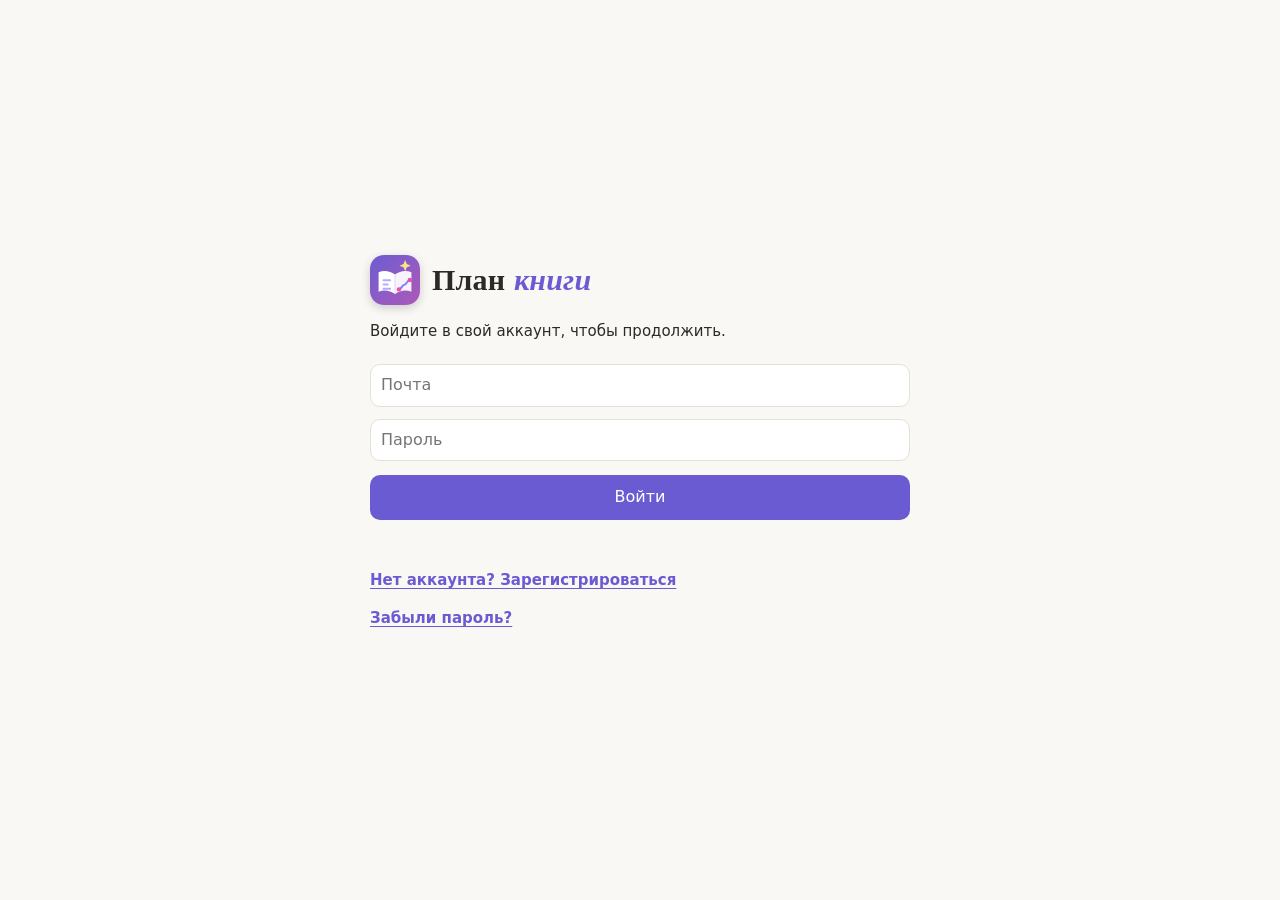
==== index.html @ faf560e8 "Update print statement from 'Hello' to 'Goodbye'" ====
<!DOCTYPE html>
<html lang="ru">
<head>
<meta charset="utf-8">
<meta name="viewport" content="width=device-width, initial-scale=1, viewport-fit=cover">
<meta name="referrer" content="no-referrer">
<!-- Страница может обращаться только к своему проекту Supabase. Если смените проект, обновите адрес в connect-src и в SUPABASE_URL. -->
<meta http-equiv="Content-Security-Policy" content="default-src 'none'; script-src 'self' 'unsafe-inline'; style-src 'self' 'unsafe-inline'; img-src 'self' blob: data:; connect-src 'self' blob: https://jmwgsvzxnfgwbrtwiyse.supabase.co; base-uri 'none'; form-action 'none'">
<title>План книги</title>
<link rel="icon" type="image/svg+xml" sizes="any" href="data:image/svg+xml,%3Csvg%20xmlns=%22http://www.w3.org/2000/svg%22%20viewBox=%220%200%2064%2064%22%3E%3Cdefs%3E%3ClinearGradient%20id=%22g%22%20x1=%220%22%20y1=%220%22%20x2=%221%22%20y2=%221%22%3E%3Cstop%20offset=%220%22%20stop-color=%22%238b7bff%22/%3E%3Cstop%20offset=%221%22%20stop-color=%22%23e255a1%22/%3E%3C/linearGradient%3E%3C/defs%3E%3Crect%20width=%2264%22%20height=%2264%22%20rx=%2215%22%20fill=%22url(%23g)%22/%3E%3Cpath%20d=%22M11%2022c8-3%2015-1%2021%203v25c-6-4-13-6-21-3z%22%20fill=%22%23fff%22/%3E%3Cpath%20d=%22M53%2022c-8-3-15-1-21%203v25c6-4%2013-6%2021-3z%22%20fill=%22%23fff%22%20fill-opacity=%22.93%22/%3E%3Cpath%20d=%22M32%2025v25%22%20stroke=%22%23d9d3ff%22%20stroke-width=%221.2%22/%3E%3Crect%20x=%2216%22%20y=%2231%22%20width=%2211%22%20height=%222.6%22%20rx=%221.3%22%20fill=%22%238b7bff%22%20opacity=%22.65%22/%3E%3Crect%20x=%2216%22%20y=%2236.5%22%20width=%228%22%20height=%222.6%22%20rx=%221.3%22%20fill=%22%238b7bff%22%20opacity=%22.65%22/%3E%3Crect%20x=%2216%22%20y=%2242%22%20width=%2211%22%20height=%222.6%22%20rx=%221.3%22%20fill=%22%238b7bff%22%20opacity=%22.65%22/%3E%3Cpath%20d=%22M37%2044c3.5%200%204-6%207-6s3.5-6%207-6%22%20stroke=%22%238b7bff%22%20stroke-width=%222.6%22%20fill=%22none%22%20stroke-linecap=%22round%22%20stroke-linejoin=%22round%22/%3E%3Ccircle%20cx=%2237%22%20cy=%2244%22%20r=%222.8%22%20fill=%22%23e255a1%22/%3E%3Ccircle%20cx=%2251%22%20cy=%2232%22%20r=%222.8%22%20fill=%22%23e255a1%22/%3E%3Cpath%20d=%22M45%206.5l2.1%205%205%202.1-5%202.1-2.1%205-2.1-5-5-2.1%205-2.1z%22%20fill=%22%23ffe08a%22/%3E%3C/svg%3E">
<link rel="icon" type="image/png" sizes="32x32" href="[data-uri]">
<link rel="icon" type="image/png" sizes="64x64" href="[data-uri]">
<link rel="apple-touch-icon" href="[data-uri]">
<meta name="theme-color" content="#8b7bff">
<script>try{var t=localStorage.getItem("plan-knigi-theme");if(t&&/^[a-z]{3,12}$/.test(t)&&t!=="auto")document.documentElement.dataset.theme=t}catch(e){}</script>
<style>
:root{--bg:#faf8f5;--card:#fff;--tx:#2b2a28;--mut:#8a857d;--bd:#e4dfd7;--ac:#6b5bd2;--acbg:#efecfb;box-sizing:border-box;padding-top:env(safe-area-inset-top,0px);padding-bottom:env(safe-area-inset-bottom,0px)}
@media (prefers-color-scheme:dark){:root:not([data-theme="light"]){--bg:#1c1b1a;--card:#262523;--tx:#eceae6;--mut:#9a958c;--bd:#3a3835;--ac:#a99cff;--acbg:#2e2b45}}
:root[data-theme="dark"]{--bg:#1c1b1a;--card:#262523;--tx:#eceae6;--mut:#9a958c;--bd:#3a3835;--ac:#a99cff;--acbg:#2e2b45}
:root[data-theme="sakura"]{--bg:#fff3f6;--card:#fffafb;--tx:#3b2a31;--mut:#9a7b86;--bd:#f1d4dc;--ac:#d6457a;--acbg:#fde3ec;--onac:#fff;color-scheme:light}
:root[data-theme="forest"]{--bg:#eff4eb;--card:#fafcf7;--tx:#22301f;--mut:#6b7f64;--bd:#d0dcc6;--ac:#3b8450;--acbg:#dcefd9;--onac:#fff;color-scheme:light}
:root[data-theme="sunset"]{--bg:#fff2e5;--card:#fffaf3;--tx:#3a2418;--mut:#9b7a63;--bd:#f0d4ba;--ac:#e0562f;--acbg:#fddfce;--onac:#fff;color-scheme:light}
:root[data-theme="coffee"]{--bg:#ece0cd;--card:#f6eddf;--tx:#3b2e22;--mut:#85715b;--bd:#d6c5aa;--ac:#8a5628;--acbg:#e7d8bf;--onac:#fff;color-scheme:light}
:root[data-theme="ocean"]{--bg:#0e1d2a;--card:#152a3b;--tx:#e3f0f9;--mut:#84a3b8;--bd:#244059;--ac:#4fc3f7;--acbg:#173a52;--onac:#06222f;color-scheme:dark}
:root[data-theme="neon"]{--bg:#0d0b1a;--card:#171330;--tx:#f1eaff;--mut:#9c8fc9;--bd:#2f2764;--ac:#ff4fd8;--acbg:#2b1650;--onac:#1a0518;color-scheme:dark}
:root[data-theme="terminal"]{--bg:#050805;--card:#0b120b;--tx:#b6ffb6;--mut:#5fa05f;--bd:#1c3a1c;--ac:#39ff14;--acbg:#0f2a0f;--onac:#021002;color-scheme:dark}
:root[data-theme="terminal"] body{font-family:ui-monospace,SFMono-Regular,Menlo,Consolas,monospace}
.thg{display:grid;grid-template-columns:repeat(auto-fill,minmax(130px,1fr));gap:6px;margin-bottom:4px}
.thb{display:flex;align-items:center;gap:8px;font:inherit;font-size:14px;text-align:left;border:2px solid var(--bd);background:var(--bg);color:var(--tx);border-radius:10px;padding:6px 8px;cursor:pointer}
.thb.on{border-color:var(--ac)}
.thb i{width:20px;height:20px;border-radius:50%;border:1px solid rgba(128,128,128,.5);flex:none}
.sett-note{margin:2px 0 6px;font-size:14px;color:var(--mut);word-break:break-all}
*{box-sizing:border-box}
html{scroll-padding-top:env(safe-area-inset-top,0px)}
body{margin:0;background:var(--bg);color:var(--tx);font:16px/1.55 system-ui,-apple-system,"Segoe UI",Roboto,sans-serif}
header{padding:18px 20px 12px;max-width:860px;margin:0 auto;display:flex;justify-content:space-between;align-items:center;flex-wrap:wrap;gap:8px}
header h1{margin:0;font-size:20px}
.logo{display:flex;align-items:center;gap:10px}
header h1.logo{font-size:23px}
.lgm{width:38px;height:38px;flex:none;border-radius:11px;box-shadow:0 3px 10px rgba(0,0,0,.18)}
.lgt{font-family:Georgia,"Times New Roman",serif;line-height:1;letter-spacing:.2px;white-space:nowrap}
.lgt b{font-weight:700;color:var(--tx)}
.lgt i{font-style:italic;font-weight:600;color:var(--ac);margin-left:1px}
.bkw{position:relative}
.bkc{font:inherit;font-size:14px;display:inline-flex;align-items:center;gap:6px;max-width:230px;padding:6px 12px;border:1px solid var(--bd);border-radius:999px;background:var(--card);color:var(--tx);cursor:pointer}
.bkc .n{overflow:hidden;text-overflow:ellipsis;white-space:nowrap;font-weight:600}
.bkm{display:none;position:absolute;left:0;top:100%;margin-top:6px;z-index:30;width:min(320px,92vw);padding:8px;background:var(--card);border:1px solid var(--bd);border-radius:14px;box-shadow:0 10px 30px rgba(0,0,0,.2)}
.bkm.on{display:block}
.bkm .bl{max-height:240px;overflow:auto;display:flex;flex-direction:column;gap:2px;margin-bottom:2px}
.bki{display:flex;align-items:center;gap:8px;width:100%;text-align:left;font:inherit;font-size:15px;border:none;background:transparent;color:var(--tx);padding:8px 10px;border-radius:8px;cursor:pointer}
.bki:hover:not(:disabled){background:var(--acbg)}.bki.on{font-weight:600;background:var(--acbg)}.bki:disabled{opacity:.4;cursor:default}.bki.dng{color:#d9534f}
.bkm hr{border:none;border-top:1px solid var(--bd);margin:6px 0}
.bkm p{margin:4px 2px;font-size:14px;color:var(--mut)}
.bkm input[type=text]{width:100%;font:inherit;padding:8px 10px;border:1px solid var(--bd);border-radius:8px;background:var(--bg);color:var(--tx);margin:4px 0}
.bkm .bkchk{display:flex;align-items:center;gap:8px;font-size:14px;margin:4px 2px}
.bkm .bf{display:flex;gap:6px;margin-top:8px}
.bkm .bf button{flex:1;font:inherit;padding:8px;border-radius:8px;border:1px solid var(--bd);background:var(--card);color:var(--tx);cursor:pointer}
.bkm .bf button.go{background:var(--ac);color:var(--onac,#fff);border-color:var(--ac)}
.bkm .bf button.dng{background:#d9534f;color:#fff;border-color:#d9534f}
.box.big{max-width:580px;text-align:center;padding:30px 26px}
.bigem{font-size:60px;line-height:1;margin-bottom:6px}
.box.big h3{font-size:25px;margin:6px 0 12px}
.box.big p{font-size:16px;line-height:1.55;margin:8px 0}
.box.big ul{text-align:left;margin:12px auto;max-width:440px;padding-left:22px;font-size:15.5px;line-height:1.75}
.box.big .bkdone{color:#2f9e5b;font-weight:600}
.bigbtn{display:block;width:100%;font:inherit;font-size:18px;font-weight:600;padding:15px;border-radius:12px;border:none;background:var(--ac);color:var(--onac,#fff);cursor:pointer;margin:16px 0 8px}
.bigbtn:disabled{opacity:.6;cursor:default}
.bigsec{display:block;width:100%;font:inherit;font-size:15px;padding:10px;border:1px solid var(--bd);border-radius:10px;background:var(--card);color:var(--tx);cursor:pointer;margin-top:6px}
.gbox h2.logo{font-size:30px;margin:0 0 14px;gap:12px}
.gbox h2.logo .lgm{width:50px;height:50px;border-radius:14px}
#mode{display:flex;border:1px solid var(--bd);border-radius:10px;overflow:hidden}
.seg{font:inherit;font-size:14px;border:none;background:var(--card);color:var(--mut);padding:6px 12px;cursor:pointer}
.seg.on{background:var(--ac);color:var(--onac,#fff)}
#tabs{display:flex;gap:6px;flex-wrap:wrap;padding:0 20px 2px;max-width:860px;margin:0 auto;border-bottom:1px solid var(--bd)}
.tab{max-width:220px;overflow:hidden;text-overflow:ellipsis;font:inherit;border:1px solid var(--bd);border-bottom:none;background:transparent;color:var(--mut);padding:8px 14px;border-radius:10px 10px 0 0;cursor:pointer;white-space:nowrap}
.tab.on{background:var(--card);color:var(--tx);font-weight:600;cursor:text;outline:none}
.tab.new{color:var(--ac);border-style:dashed}
#fmt{display:flex;flex-wrap:wrap;align-items:center;gap:8px;position:sticky;top:env(safe-area-inset-top,0px);z-index:5;max-width:860px;margin:0 auto;padding:8px 20px;background:var(--bg);border-bottom:1px solid var(--bd)}
#fp{display:none;flex:0 0 100%;flex-wrap:wrap;align-items:center;gap:6px;padding-top:8px;margin-top:2px;border-top:1px solid var(--bd)}
#fmt.open #fp{display:flex}
#plus{font-size:22px!important;font-weight:700;width:36px;padding:0!important;line-height:1;background:var(--ac)!important;color:var(--onac,#fff)!important;border-color:var(--ac)!important}
#pp{display:none;position:absolute;left:0;top:100%;margin-top:6px;z-index:10;min-width:210px;flex-direction:column;gap:2px;padding:6px;background:var(--card);border:1px solid var(--bd);border-radius:12px;box-shadow:0 8px 24px rgba(0,0,0,.18)}
#pp.open{display:flex}
.pw{position:relative;display:flex}
.rs{position:absolute;top:0;right:-4px;width:8px;height:100%;cursor:col-resize;z-index:2;touch-action:none}
.rs:hover,.rs:active{background:rgba(107,91,210,.4)}
.hrow{display:flex;align-items:baseline;gap:10px}.hrow select{margin:0;flex:none}.hrow .ed{flex:1}
.dh{font:inherit;font-size:13px;border:1px solid var(--bd);background:var(--card);color:var(--mut);border-radius:6px;padding:1px 8px;cursor:grab;display:inline-block;user-select:none;-webkit-user-select:none}
.dragging{opacity:.35}
.blk.dr-b{box-shadow:0 -3px 0 0 var(--ac)}.blk.dr-a{box-shadow:0 3px 0 0 var(--ac)}
.card.dr-b{box-shadow:-4px 0 0 0 var(--ac)}.card.dr-a{box-shadow:4px 0 0 0 var(--ac)}
#fmt button:disabled{opacity:.35;cursor:default}
body.read .rs,body.read .dh,body.mm .rs,body.mm .dh{display:none}
tr.dr-b td{box-shadow:inset 0 3px 0 0 var(--ac)}tr.dr-a td{box-shadow:inset 0 -3px 0 0 var(--ac)}
.rh{position:absolute;left:1px;top:50%;transform:translateY(-50%);border:none!important;background:transparent!important;padding:0 2px!important;font-size:12px}
td:first-child .ed{padding-left:20px}
.tab.dr-b{box-shadow:-3px 0 0 var(--ac)}.tab.dr-a{box-shadow:3px 0 0 var(--ac)}
button.tab.on{cursor:default}
#bk{font:inherit;font-size:13px;padding:4px 12px;border-radius:999px;border:1px solid var(--bd);background:transparent;color:var(--mut);cursor:pointer;white-space:nowrap}
#bk[data-s=ok]{color:#2f9e5b;border-color:#2f9e5b66}
#bk[data-s=wait]{color:#c98a12;border-color:#c98a1266}
#bk[data-s=bad]{color:#d9534f;border-color:#d9534f88;font-weight:600}
#st{border:1px solid var(--bd);border-radius:10px}
.sr{position:relative;flex:1;min-width:140px;max-width:320px}
#q{width:100%;font:inherit;font-size:14px;padding:6px 10px;border:1px solid var(--bd);border-radius:10px;background:var(--card);color:var(--tx)}
#sres{display:none;position:absolute;left:0;right:0;top:100%;margin-top:4px;max-height:60vh;overflow:auto;background:var(--card);border:1px solid var(--bd);border-radius:12px;box-shadow:0 8px 24px rgba(0,0,0,.18);z-index:15;min-width:260px}
#sres.on{display:block}
.sri{display:block;width:100%;text-align:left;font:inherit;font-size:14px;border:none;border-bottom:1px solid var(--bd);background:transparent;color:var(--tx);padding:8px 12px;cursor:pointer}
.sri:hover{background:var(--acbg)}.sri small{display:block;color:var(--mut)}
mark{background:rgba(240,180,0,.35);color:inherit;border-radius:3px}
#bk,#th{border:1px solid var(--bd);border-radius:10px}
#gate{position:fixed;inset:0;z-index:100;background:var(--bg);display:flex;align-items:center;justify-content:center;padding:20px;overflow:auto}
.gbox{max-width:540px;width:100%}
.gbox h2{margin:0 0 10px}.gbox p,.gbox li{font-size:15px}.gbox ol{padding-left:20px}
.gbox input{width:100%;font:inherit;padding:8px 10px;border:1px solid var(--bd);border-radius:10px;background:var(--card);color:var(--tx);margin:6px 0}
.gbtn{display:block;width:100%;font:inherit;font-size:16px;padding:10px 16px;margin:8px 0;border-radius:10px;border:none;background:var(--ac);color:var(--onac,#fff);cursor:pointer}
.gbtn.s{background:var(--acbg);color:var(--tx);border:1px solid var(--ac)}
#gmsg{color:var(--mut);font-size:14px;min-height:1.4em}
.gnote{color:var(--mut);font-size:13px}
.gbox a{color:var(--ac);font-size:15px;font-weight:600;text-decoration:underline;text-underline-offset:3px}
.gbox a:hover{filter:brightness(1.15)}
.szin{width:46px;height:30px;font:inherit;font-size:14px;padding:0 2px;border:none;background:transparent;color:var(--tx);text-align:center;-moz-appearance:textfield;appearance:textfield}
.szin::-webkit-inner-spin-button,.szin::-webkit-outer-spin-button{-webkit-appearance:none;margin:0}
.stepper{display:inline-flex;align-items:center;border:1px solid var(--bd);border-radius:8px;overflow:hidden;background:var(--card)}
#fmt .stepper button{border:none;border-radius:0;min-width:30px;height:30px;font-size:18px;line-height:1;background:transparent}
#fmt .stepper button:hover{background:var(--acbg)}
.szrow{display:inline-flex;align-items:center;gap:6px}
.dd{position:relative;display:inline-block}
#fmt .ddb{display:inline-flex;align-items:center;justify-content:space-between;gap:8px;text-align:left}
#fmt .ddb.f{min-width:150px}
.ddm{display:none;position:absolute;left:0;top:100%;margin-top:6px;z-index:12;min-width:100%;max-height:280px;overflow:auto;flex-direction:column;gap:2px;padding:6px;background:var(--card);border:1px solid var(--bd);border-radius:12px;box-shadow:0 8px 24px rgba(0,0,0,.18)}
.dd.open .ddm{display:flex}
#fmt .ddm button{height:auto;min-width:0;text-align:left;border:none;background:transparent;padding:7px 14px;font-size:15px;white-space:nowrap;border-radius:8px}
#fmt .ddm button:hover,#fmt .ddm button.on{background:var(--acbg)}
#fmt .ddm button.on{font-weight:600}
.gbox textarea{width:100%;height:150px;font:12px/1.4 ui-monospace,Consolas,monospace;padding:8px;border:1px solid var(--bd);border-radius:10px;background:var(--card);color:var(--tx)}
.gbox details{margin:10px 0;border:1px solid var(--bd);border-radius:10px;padding:8px 12px;background:var(--card)}
label.chk{display:flex;gap:6px;align-items:center;margin:10px 0;font-size:14px}
#gst{font-size:14px;margin:0 0 8px}
#bst{color:var(--mut);font-size:14px;min-height:1.4em;margin:8px 0}
.blk.anc::before{content:"⚓";position:absolute;left:100%;top:3px;margin-left:12px;font-size:14px;opacity:.7}
.blk.anc:hover::before,.blk.anc:focus-within::before{opacity:0}
body.read .blk.anc::before,body.mm .blk.anc::before{display:none}
.blk:hover>.tools,.blk:focus-within>.tools{opacity:1;pointer-events:auto}
.blk.top:has(.blk:hover)>.tools{opacity:0;pointer-events:none}
body:not(.read) main{max-width:924px;padding-right:92px}
body:not(.read) .grp{padding-right:92px}
.img img{display:block;max-width:100%;border-radius:10px;margin:0 auto}
.cap{color:var(--mut);font-size:14px;text-align:center;margin-top:6px}
body.read .cap:empty{display:none}
#fmt #pp button{height:auto;text-align:left;border:none;background:transparent;padding:8px 12px;font-size:15px}
#fmt #pp button:hover{background:var(--acbg)}
#pp hr{border:none;border-top:1px solid var(--bd);margin:4px 0;width:100%}
.lbl{font-size:13px;color:var(--mut)}
#fmt button small{font-size:11px;margin-left:3px;color:var(--mut)}
#fmt button svg{display:block}
body.mm main{padding-bottom:110px}
body.mm #toast{bottom:84px}
#fmt button{font:inherit;font-size:14px;min-width:34px;height:32px;border:1px solid var(--bd);background:var(--card);color:var(--tx);border-radius:8px;cursor:pointer;padding:0 8px}
#fmt .sw{width:24px;min-width:0;height:24px;padding:0;border-radius:50%;border:2px solid var(--card);box-shadow:0 0 0 1px var(--bd)}
.sp{width:1px;height:22px;background:var(--bd);margin:0 2px}
main{max-width:860px;margin:0 auto;padding:20px 20px 60px}
.blk{position:relative;margin:0 0 14px;padding:4px 0;border-radius:10px}
.tools button,.del{font:inherit;font-size:13px;border:1px solid var(--bd);background:var(--card);color:var(--mut);border-radius:6px;padding:1px 8px;cursor:pointer}
.sure{background:#d9534f!important;color:#fff!important;border-color:#d9534f!important}
.ed{outline:none;white-space:pre-wrap;word-break:break-word;min-height:1.5em}
.ed:empty::before{content:attr(data-ph);color:var(--mut);pointer-events:none}
.ed a[data-b]{color:var(--ac);text-decoration:underline dotted;cursor:pointer}
.ed a[data-b]::after{content:"↗";font-size:.75em;margin-left:2px}
.h1{font-size:30px;font-weight:700;line-height:1.25}.h2{font-size:23px;font-weight:650;line-height:1.3}.h3{font-size:18px;font-weight:600}
select{font:inherit;font-size:13px;border:1px solid var(--bd);background:var(--card);color:var(--tx);border-radius:6px;padding:2px 6px;margin-bottom:6px}
.tw{overflow-x:auto}
table{border-collapse:collapse;table-layout:fixed;width:100%;min-width:480px;background:var(--card)}
th,td{position:relative;border:1px solid var(--bd);padding:0;vertical-align:top;overflow-wrap:anywhere}
td .ed,th .ed{padding:8px 10px;min-height:2.4em}
th{background:var(--acbg);text-align:left;font-weight:600}
.bar{display:flex;gap:6px;flex-wrap:wrap;margin-top:8px}
.add{font:inherit;font-size:14px;border:1px dashed var(--bd);background:transparent;color:var(--ac);border-radius:8px;padding:5px 12px;cursor:pointer}
.warn{padding:12px 14px;border-radius:10px;border-left:5px solid;display:flex;gap:10px}
.warn .ico{font-size:20px;line-height:1.4}.warn .ed{flex:1}
.w-w{background:rgba(240,180,0,.16);border-color:#e0a800}
.w-r{background:rgba(220,60,60,.14);border-color:#d9534f}
.w-i{background:rgba(107,91,210,.14);border-color:#6b5bd2}
.w-o{background:rgba(50,170,90,.15);border-color:#32aa5a}
.grid{display:grid;grid-template-columns:repeat(auto-fill,minmax(210px,1fr));gap:12px}
.card{background:var(--card);border:1px solid var(--bd);border-radius:12px;padding:12px;box-shadow:0 1px 3px rgba(0,0,0,.05)}
.cx{float:right;display:flex;gap:4px}
.ct{font-weight:650;margin-bottom:6px}.cb{color:var(--mut)}
#addbar{position:fixed;left:0;right:0;bottom:0;background:var(--card);border-top:1px solid var(--bd);padding:10px 12px calc(10px + env(safe-area-inset-bottom,0px));display:flex;gap:8px;justify-content:center;flex-wrap:wrap}
#addbar span{align-self:center;color:var(--mut);font-size:14px}
#addbar button{font:inherit;font-size:14px;border:1px solid var(--ac);background:var(--acbg);color:var(--tx);border-radius:8px;padding:6px 12px;cursor:pointer}
.empty{color:var(--mut);text-align:center;padding:30px 0}
.blk.top{padding-left:24px}
.fold{position:absolute;left:0;top:4px;width:22px;height:24px;border:none;background:transparent;color:var(--mut);cursor:pointer;font-size:14px;padding:0}
.grp{border:1px solid var(--bd);border-radius:12px;padding:12px 14px 4px;background:var(--card)}
.grp .blk{margin-bottom:10px}
.sum{border:1px dashed var(--bd);border-radius:10px;padding:8px 12px;color:var(--mut);cursor:pointer}
.more{color:var(--mut);font-size:13px;padding-bottom:8px}
.it.sub{margin-left:18px;width:calc(100% - 18px)}
#mbar{display:none;position:fixed;left:0;right:0;bottom:0;background:var(--card);border-top:1px solid var(--bd);padding:10px 12px calc(10px + env(safe-area-inset-bottom,0px));gap:8px;justify-content:center;align-items:center;flex-wrap:wrap;z-index:6}
#mbar span{color:var(--mut);font-size:14px}
#mbar button{font:inherit;font-size:14px;border:1px solid var(--ac);background:var(--acbg);color:var(--tx);border-radius:8px;padding:6px 14px;cursor:pointer}
#mbar .go{background:var(--ac);color:var(--onac,#fff)}#mbar .go:disabled{opacity:.4;cursor:default}
body.mm #mbar{display:flex}
body.mm #addbar,body.mm #fmt,body.mm .tools,body.mm .fold,body.mm .bar,body.mm select,body.mm .del{display:none}
body.mm .blk.top{cursor:pointer;user-select:none;-webkit-user-select:none;transition:box-shadow .15s,background .15s}
body.mm .blk.top .ed{pointer-events:none}
body.mm .blk.top:hover{box-shadow:0 0 0 2px var(--ac),0 0 18px 3px var(--ac)}
.blk.top.picked{background:var(--acbg);box-shadow:0 0 0 2px var(--ac)}
.blk.top.picked::after{content:"✓";position:absolute;left:3px;top:6px;width:18px;height:18px;border-radius:50%;background:var(--ac);color:var(--onac,#fff);font-size:12px;text-align:center;line-height:18px}
.ed ul,.ed ol{margin:.3em 0;padding-left:1.5em}.ed ul{list-style:disc}.ed ol{list-style:decimal}.ed li{margin:.1em 0}
.flash{animation:fl 1.8s}
@keyframes fl{0%,55%{background:var(--acbg);box-shadow:0 0 0 8px var(--acbg)}100%{background:transparent;box-shadow:0 0 0 8px transparent}}
body.read .tools,body.read #addbar,body.read #fmt,body.read .bar,body.read select,body.read .del,body.read .tab.new{display:none}
body.read main{padding-bottom:50px}
body.read .ed:empty::before{content:''}
body.read .tab.on{cursor:default}
#toast{position:fixed;left:50%;bottom:24px;transform:translateX(-50%);background:var(--tx);color:var(--bg);padding:8px 14px;border-radius:10px;font-size:14px;opacity:0;pointer-events:none;transition:opacity .2s;max-width:90%;z-index:20}
#toast.on{opacity:1}
body.read #toast{bottom:24px}
#modal{display:none;position:fixed;inset:0;background:rgba(0,0,0,.45);z-index:30;align-items:center;justify-content:center}
#modal.on{display:flex}
.box{background:var(--card);border-radius:14px;padding:16px;width:92%;max-width:460px;max-height:80vh;overflow:auto}
.box h3{margin:0 0 8px;font-size:17px}
.mh{margin:12px 0 4px;font-size:13px;color:var(--mut);text-transform:uppercase;letter-spacing:.04em}
.it{display:block;width:100%;text-align:left;font:inherit;font-size:15px;border:1px solid var(--bd);background:var(--bg);color:var(--tx);border-radius:8px;padding:7px 10px;margin-bottom:4px;cursor:pointer}
.tab{line-height:20px}
.tab.new{padding:8px 13px;font-weight:600}
#tabs{max-height:84px;overflow-y:auto;align-content:flex-start;scrollbar-width:thin;scrollbar-color:var(--bd) transparent}
#tabs::-webkit-scrollbar{width:8px}
#tabs::-webkit-scrollbar-track{background:transparent}
#tabs::-webkit-scrollbar-thumb{background:var(--bd);border-radius:8px}
#tabs::-webkit-scrollbar-thumb:hover{background:var(--mut)}
.it.dng{border-color:#d9534f;color:#d9534f}.it.dng:hover{background:rgba(217,83,79,.12)}
.blk:focus{outline:none}
.tools{position:absolute;left:100%;top:0;display:flex;flex-direction:column;gap:6px;padding-left:8px;opacity:0;pointer-events:none;z-index:2;transition:opacity .12s}
.tp{display:grid;grid-auto-flow:column;grid-template-rows:repeat(3,28px);grid-auto-columns:32px;gap:2px;padding:3px;width:max-content;background:var(--card);border:1px solid var(--bd);border-radius:10px;box-shadow:0 1px 4px rgba(0,0,0,.1)}
.tools .ib{width:32px;height:28px;padding:0;display:flex;align-items:center;justify-content:center;border:none;background:transparent;color:var(--mut);border-radius:7px;cursor:pointer;font-size:13px}
.tools .ib svg{width:16px;height:16px;fill:none;stroke:currentColor;stroke-width:1.6;stroke-linecap:round;stroke-linejoin:round}
.tools .ib svg .f{fill:currentColor;stroke:none}
.tools .ib:hover{background:var(--acbg);color:var(--ac)}
.tools .ib:disabled{opacity:.3;cursor:default;background:transparent;color:var(--mut)}
.tools .ib[draggable=true]{cursor:grab}
.tools .ib.del:hover{background:rgba(217,83,79,.14);color:#d9534f}
.tools .ib.sure{background:#d9534f!important;color:#fff!important}
.tools .anc-l{display:flex;align-items:center;justify-content:center;gap:4px;height:30px;padding:0 6px;background:var(--card);border:1px solid var(--bd);border-radius:10px;font-size:12px;color:var(--mut);white-space:nowrap;cursor:pointer;box-shadow:0 1px 4px rgba(0,0,0,.1)}
.tools .anc-l input{margin:0;width:13px;height:13px;accent-color:var(--ac)}
.crow{flex:0 0 100%;display:flex;align-items:center;flex-wrap:wrap;gap:8px;padding-top:8px;margin-top:2px;border-top:1px solid var(--bd)}
#fmt input.cpick{width:26px;height:26px;min-width:0;padding:0;border:none;border-radius:50%;background:conic-gradient(#e5484d,#d4a017,#2fa84f,#3b82f6,#8b5cf6,#e255a1,#e5484d);cursor:pointer;-webkit-appearance:none;appearance:none;box-shadow:0 0 0 1px var(--bd)}
.cpick::-webkit-color-swatch-wrapper{padding:0}
.cpick::-webkit-color-swatch{border:none;border-radius:50%;opacity:0}
.cpick::-moz-color-swatch{border:none;border-radius:50%;opacity:0}
th.dr-b{box-shadow:inset 3px 0 0 var(--ac)}th.dr-a{box-shadow:inset -3px 0 0 var(--ac)}
.ch{position:absolute;top:1px;left:50%;transform:translateX(-50%) rotate(90deg);border:none!important;background:transparent!important;padding:0 2px!important;font-size:12px;line-height:1}
body:not(.read) th .ed{padding-top:16px}
.csel{background:rgba(107,91,210,.22)!important;outline:2px solid var(--ac);outline-offset:-2px}
.tw.sel-mode .ed{user-select:none;-webkit-user-select:none;cursor:cell}
.cntl{font-size:14px;color:var(--mut);display:flex;align-items:center;gap:6px}
.cnt{width:58px;font:inherit;font-size:14px;padding:4px 6px;border:1px solid var(--bd);border-radius:8px;background:var(--card);color:var(--tx)}
.cmenu{position:fixed;z-index:60;min-width:240px;padding:6px;background:var(--card);border:1px solid var(--bd);border-radius:12px;box-shadow:0 8px 24px rgba(0,0,0,.2);display:flex;flex-direction:column;gap:2px}
.cmi{font:inherit;font-size:14px;text-align:left;border:none;background:transparent;color:var(--tx);padding:7px 10px;border-radius:8px;cursor:pointer}
.cmi:hover:not(:disabled){background:var(--acbg)}.cmi.dng{color:#d9534f}.cmi:disabled{opacity:.35;cursor:default}
.cmenu hr{border:none;border-top:1px solid var(--bd);margin:3px 0;width:100%}
.gpre{white-space:pre-wrap;font:12px/1.5 ui-monospace,Consolas,monospace;margin:6px 0;color:var(--tx)}
.rsr{position:absolute;left:0;right:0;bottom:-4px;height:8px;cursor:row-resize;z-index:2;touch-action:none}
.rsr:hover,.rsr:active{background:rgba(107,91,210,.4)}
body.read .rsr,body.mm .rsr{display:none}
.iwrap{position:relative;max-width:100%;margin:0 auto}
.iwrap img{display:block;width:100%;height:auto;border-radius:10px}
.irs{position:absolute;right:-6px;bottom:-6px;width:16px;height:16px;border-radius:50%;background:var(--ac);border:2px solid var(--card);cursor:nwse-resize;touch-action:none;box-shadow:0 1px 3px rgba(0,0,0,.3);opacity:0;transition:opacity .12s}
.iwrap:hover .irs,.blk:hover .irs,.blk:focus-within .irs{opacity:1}
body.read .irs,body.mm .irs{display:none}
.imgerr{padding:14px;border:1px dashed var(--bd);border-radius:10px;color:var(--mut);text-align:center;font-size:14px}
.tp.g4{grid-template-rows:repeat(4,28px)}
.gpre.big{font-size:16px;letter-spacing:.04em;word-break:break-all;text-align:center;padding:10px;border:1px dashed var(--bd);border-radius:10px;background:var(--card)}
</style>
</head>
<body>
<header><svg width="0" height="0" style="position:absolute" aria-hidden="true" focusable="false"><defs><linearGradient id="lgg" x1="0" y1="0" x2="1" y2="1"><stop offset="0" stop-color="#8b7bff" style="stop-color:var(--ac)"/><stop offset="1" stop-color="#e255a1" style="stop-color:color-mix(in srgb,var(--ac) 45%,#e255a1)"/></linearGradient></defs>
<symbol id="lg" viewBox="0 0 64 64"><rect width="64" height="64" rx="15" fill="url(#lgg)"/><path d="M11 22c8-3 15-1 21 3v25c-6-4-13-6-21-3z" fill="#fff"/><path d="M53 22c-8-3-15-1-21 3v25c6-4 13-6 21-3z" fill="#fff" fill-opacity=".93"/><path d="M32 25v25" stroke="#d9d3ff" stroke-width="1.2"/><rect x="16" y="31" width="11" height="2.6" rx="1.3" fill="#8b7bff" opacity=".65"/><rect x="16" y="36.5" width="8" height="2.6" rx="1.3" fill="#8b7bff" opacity=".65"/><rect x="16" y="42" width="11" height="2.6" rx="1.3" fill="#8b7bff" opacity=".65"/><path d="M37 44c3.5 0 4-6 7-6s3.5-6 7-6" stroke="#8b7bff" stroke-width="2.6" fill="none" stroke-linecap="round" stroke-linejoin="round"/><circle cx="37" cy="44" r="2.8" fill="#e255a1"/><circle cx="51" cy="32" r="2.8" fill="#e255a1"/><path d="M45 6.5l2.1 5 5 2.1-5 2.1-2.1 5-2.1-5-5-2.1 5-2.1z" fill="#ffe08a"/></symbol></svg>
<h1 class="logo" title="План книги"><svg class="lgm" viewBox="0 0 64 64" aria-hidden="true"><use href="#lg"/></svg><span class="lgt"><b>План</b> <i>книги</i></span></h1><div class="bkw"><button id="bkc" class="bkc" type="button" title="Книги: переключить, создать, удалить"></button><div id="bkm" class="bkm"></div></div><div class="sr"><input id="q" type="search" name="plan-search" placeholder="🔍 Поиск по сайту…" autocomplete="off" autocapitalize="off" spellcheck="false" enterkeyhint="search" data-lpignore="true" data-1p-ignore="true" data-bwignore="true" data-form-type="other"><div id="sres"></div></div><button id="bk" type="button" title="Состояние сохранения. Нажмите, чтобы сохранить сейчас">● Сохранено</button><button id="st" class="seg" type="button" title="Настройки" aria-label="Настройки">⚙ Настройки</button><div id="mode"></div></header>
<div id="tabs"></div>
<div id="fmt"><span class="pw"><button id="plus" type="button" title="Добавить блок">+</button><div id="pp"></div></span><button id="ftog" type="button"></button><div id="fp"></div></div>
<main id="main"></main>
<div id="gate"></div>
<div id="mbar"></div>
<div id="toast"></div>
<div id="modal"></div>
<script>
const UIK='plan-knigi-ui';let S,UI={};const TABQ=/[#&]tab=(\d+)/.exec(location.hash),BOOKQ=/[#&]book=([\w-]+)/.exec(location.hash),W2=!!TABQ;let W2done=false;
try{UI=JSON.parse(localStorage.getItem(UIK))||{}}catch(e){}
S={v:2,active:Number(UI.active)||0,edit:W2?false:UI.edit!==false,fmtOpen:!!UI.fmtOpen,tabs:[
{name:'Сюжет',blocks:[{t:'h',lv:1,x:'Название книги'},{t:'p',x:'Коротко: о чём эта история?'},{t:'warn',y:'w',x:'Не забыть: связать завязку с финалом.'}]},
{name:'Герои',blocks:[{t:'cards',cards:[{a:'Главный герой',b:'Цель, страх, характер…'},{a:'Антагонист',b:'Что им движет?'}]}]}]};
const uid=()=>Math.random().toString(36).slice(2,9);
const esc=s=>String(s).replace(/&/g,'&amp;').replace(/</g,'&lt;').replace(/>/g,'&gt;').replace(/\n/g,'<br>');
if(S.v!==2){S.tabs.forEach(t=>t.blocks.forEach(b=>{if('x' in b)b.x=esc(b.x||'');if(b.rows)b.rows=b.rows.map(r=>r.map(esc));if(b.cards)b.cards.forEach(c=>{c.a=esc(c.a||'');c.b=esc(c.b||'')})}));S.v=2}
S.tabs.forEach(t=>t.blocks.forEach(b=>{b.id=b.id||uid()}));
if(typeof S.edit!=='boolean')S.edit=true;
if(S.active>=S.tabs.length)S.active=0;
/* несколько книг на одном аккаунте: S.books — все книги, S.tabs — вкладки открытой книги (остальной код работает как раньше) */
S.books=[{id:'b'+uid(),name:'Моя книга',tabs:S.tabs}];S.bk=S.books[0].id;
function curBook(){return S.books.find(b=>b.id===S.bk)||S.books[0]}
delete S.tabs;Object.defineProperty(S,'tabs',{get(){return curBook().tabs},set(v){curBook().tabs=v},enumerable:false,configurable:true});
try{document.execCommand('defaultParagraphSeparator',false,'br')}catch(e){}
const save=()=>{if(W2)return;try{const acts=Object.assign({},UI.acts||{});acts[S.bk]=S.active;UI.acts=acts;UI.book=S.bk;localStorage.setItem(UIK,JSON.stringify({active:S.active,edit:S.edit,fmtOpen:S.fmtOpen,book:S.bk,acts}))}catch(e){}};
const upd=()=>{commit();save();render()};
function enterBook(id){S.bk=id;const a=(UI.acts&&UI.acts[id])||0;S.active=Math.max(0,Math.min(a,S.tabs.length-1));H.u=[];H.r=[];H.cur=snapS();H.cs=strip(H.cur);MM=null;q.value='';sres.classList.remove('on');save();render();updHist()}
function switchBook(id){if(id===S.bk||!S.books.some(b=>b.id===id))return;commit();save();enterBook(id)}
const h=(t,a={},...c)=>{const e=document.createElement(t);for(const k in a){if(k==='on')for(const v in a.on)e.addEventListener(v,a.on[v]);else if(k in e)e[k]=a[k];else e.setAttribute(k,a[k])}c.flat().forEach(x=>e.append(x));return e};
let tt;const toast=m=>{const t=document.getElementById('toast');t.textContent=m;t.classList.add('on');clearTimeout(tt);tt=setTimeout(()=>t.classList.remove('on'),2400)};
let PSZ='',PEND=null;
/* размер, выбранный до набора текста: браузер создаёт <font size=7>, превращаем его в span с нужным размером и возвращаем курсор внутрь */
function fixSize(e){const fs=e.querySelectorAll('font[size="7"]');if(!fs.length)return;const g=getSelection(),an=g.anchorNode,ao=g.anchorOffset,had=g.rangeCount&&g.isCollapsed;
 fs.forEach(f=>{const n=document.createElement('span');if(PSZ)n.style.fontSize=PSZ;n.append(...f.childNodes);f.replaceWith(n)});
 if(had&&an&&e.contains(an)){try{g.collapse(an,ao)}catch(x){}}}
const FONTS=[['По умолчанию',''],['Системный','system-ui, sans-serif'],['Arial','Arial, Helvetica, sans-serif'],['Verdana','Verdana, Geneva, sans-serif'],['Trebuchet MS','"Trebuchet MS", sans-serif'],['Georgia','Georgia, serif'],['Times New Roman','"Times New Roman", Times, serif'],['Palatino','"Palatino Linotype", Palatino, serif'],['Garamond','Garamond, "Times New Roman", serif'],['Courier New','"Courier New", Courier, monospace'],['Comic Sans','"Comic Sans MS", "Comic Neue", cursive'],['Рукописный','"Segoe Script", "Bradley Hand", cursive']];
const fam1=f=>String(f||'').split(',')[0].replace(/["']/g,'').trim().toLowerCase();
/* копирование и вставка с сохранением форматирования (жирный, курсив, цвет, размер, списки) */
const rgbOf=c=>{c=String(c||'').trim();let m=/^rgba?\(\s*(\d+)[\s,]+(\d+)[\s,]+(\d+)/i.exec(c);if(m)return[+m[1],+m[2],+m[3]];m=/^#([0-9a-f]{6})$/i.exec(c);if(m){const n=parseInt(m[1],16);return[n>>16,(n>>8)&255,n&255]}m=/^#([0-9a-f]{3})$/i.exec(c);if(m){const t=m[1];return[17*parseInt(t[0],16),17*parseInt(t[1],16),17*parseInt(t[2],16)]}return null};
function pasteClean(html){const d=new DOMParser().parseFromString(html,'text/html').body;
 d.querySelectorAll('script,style,meta,link,title,head,img,svg').forEach(x=>x.remove());
 d.querySelectorAll('b,strong').forEach(x=>{const w=(x.style.fontWeight||'').toLowerCase();if(w==='normal'||w==='400')x.replaceWith(...x.childNodes)});
 d.querySelectorAll('[style]').forEach(x=>{const c=x.style.color;if(c){const m=rgbOf(c);if(/^(black|white|windowtext|canvastext|inherit|initial|currentcolor|unset)$/i.test(c.trim())||(m&&Math.max(...m)-Math.min(...m)<40))x.style.removeProperty('color')}
  if(x.style.fontFamily&&!FONTS.some(f=>f[1]&&fam1(f[1])===fam1(x.style.fontFamily)))x.style.removeProperty('font-family');
  if(/^(16px|12pt|medium|1em|100%|inherit|initial|unset)$/i.test((x.style.fontSize||'').trim()))x.style.removeProperty('font-size')});
 [...d.querySelectorAll('p,div,h1,h2,h3,h4,h5,h6,blockquote,pre,tr')].reverse().forEach(x=>x.replaceWith(...x.childNodes,document.createElement('br')));
 let out=san(d.innerHTML).replace(/^(\s|<br\s*\/?>)+/i,'').replace(/(\s|<br\s*\/?>)+$/i,'').replace(/(<br\s*\/?>\s*){3,}/gi,'<br><br>');return out}
function selHTML(e){const sel=getSelection();if(!sel.rangeCount)return'';const r=sel.getRangeAt(0);let f=r.cloneContents(),n=r.commonAncestorContainer;if(n.nodeType===3)n=n.parentNode;
 while(n&&n!==e&&n.nodeType===1){const w=n.cloneNode(false);w.append(f);f=document.createDocumentFragment();f.append(w);n=n.parentNode}
 const t=document.createElement('div');t.append(f);return t.innerHTML}
function copyRich(ev,e,cut){const sel=getSelection();if(!sel.rangeCount||sel.isCollapsed||!ev.clipboardData)return;const html=selHTML(e);if(!html)return;
 ev.clipboardData.setData('text/html',html);ev.clipboardData.setData('text/plain',sel.toString());ev.preventDefault();if(cut&&e.isContentEditable)document.execCommand('delete')}
function pasteRich(ev){ev.preventDefault();const cd=ev.clipboardData;if(!cd)return;const html=cd.getData('text/html'),txt=cd.getData('text/plain');
 if(html){const c=pasteClean(html);if(c.replace(/<[^>]*>/g,'').trim()){document.execCommand('insertHTML',false,c);return}}
 document.execCommand('insertText',false,txt)}
const ed=(o,k,cls,ph,tag='div')=>{const e=h(tag,{class:'ed '+cls,contenteditable:S.edit?'true':'false','data-ph':ph,on:{input:()=>{PEND=null;fixSize(e);if(!e.textContent.trim()&&!e.querySelector('ul,ol'))e.innerHTML='';o[k]=e.innerHTML;touch()},paste:ev=>pasteRich(ev),copy:ev=>copyRich(ev,e,false),cut:ev=>copyRich(ev,e,true)}});e.innerHTML=san(o[k]);return e};
const delBtn=(fn,l='✕')=>{const b=h('button',{class:'del',title:'Удалить'},l);let t;b.onclick=()=>{if(b.dataset.s){clearTimeout(t);fn()}else{b.dataset.s=1;b.textContent='Удалить?';b.classList.add('sure');t=setTimeout(()=>{delete b.dataset.s;b.textContent=l;b.classList.remove('sure')},2500)}};return b};
const sel=(opts,val,fn)=>{const s=h('select',{on:{change:()=>fn(s.value)}},opts.map(([v,l])=>h('option',{value:v},l)));s.value=val;return s};
const WT={w:['⚠️','Внимание'],r:['⛔','Важно'],i:['💡','Идея'],o:['✅','Готово']};
const R={
h:b=>h('div',{class:'hrow'},sel([[1,'H1'],[2,'H2'],[3,'H3']],b.lv,v=>{b.lv=+v;upd()}),ed(b,'x','h'+b.lv,'Заголовок')),
p:b=>ed(b,'x','','Пишите текст здесь…'),
warn:b=>h('div',{},sel(Object.entries(WT).map(([k,v])=>[k,v[1]]),b.y,v=>{b.y=v;upd()}),h('div',{class:'warn w-'+b.y},h('span',{class:'ico'},WT[b.y][0]),ed(b,'x','','Текст плашки…'))),
table:b=>{const n=b.rows[0].length,W=(b.w&&b.w.length===n)?b.w.slice():Array(n).fill(100/n);
 const cols=W.map(x=>h('col',{style:'width:'+x+'%'})),t=h('table',{},h('colgroup',{},cols));
 b.rows.forEach((r,ri)=>{const tr=h('tr',{});if(b.h&&b.h[ri]>0)tr.style.height=b.h[ri]+'px';r.forEach((_,ci)=>{const c=h(ri?'td':'th',{},ed(r,ci,'',ri?'':'Заголовок'));if(ci<n-1)c.append(rsz(b,t,cols,W,ci));c.append(rszRow(b,tr,ri));if(!ri&&n>1){const g=dh(b,ci,c);g.classList.add('ch');g.title='Перетащите, чтобы переставить столбец';c.append(g);cdnd(c,b,ci,n)}if(!ci&&ri){const g=dh(b.rows,ri,tr);g.classList.add('rh');c.append(g);dnd(tr,b.rows,ri,false,()=>b.h)}tr.append(c)});t.append(tr)});
 const nIn=h('input',{type:'number',min:1,max:50,value:TCNT,class:'cnt',title:'Сколько строк или столбцов добавить или убрать за раз'});
 const mk=(sg,kind,fn)=>{const bt=h('button',{class:'add'});const setLab=()=>{const k=Math.max(1,Math.min(50,parseInt(nIn.value)||1));bt.textContent=sg+' '+k+' '+(kind==='r'?plural(k,['строка','строки','строк']):plural(k,['столбец','столбца','столбцов']));return k};setLab();nIn.addEventListener('input',setLab);bt.onclick=()=>{const k=setLab();TCNT=k;fn(k);upd()};return bt};
 const tw=h('div',{class:'tw'},t);tableSel(tw,t,b);
 return h('div',{},tw,h('div',{class:'bar'},h('label',{class:'cntl'},'Количество:',nIn),
  mk('+','r',k=>{const kk=Math.min(k,500-b.rows.length);if(kk<1){toast('Максимум 500 строк');return}for(let i=0;i<kk;i++)b.rows.push(Array(n).fill(''))}),
  mk('+','c',k=>{const kk=Math.min(k,30-n);if(kk<1){toast('Максимум 30 столбцов');return}b.rows.forEach(r=>{for(let i=0;i<kk;i++)r.push('')});b.w=null}),
  mk('−','r',k=>{b.rows.length=Math.max(1,b.rows.length-k);if(b.h)b.h.length=Math.min(b.h.length,b.rows.length)}),
  mk('−','c',k=>{const keep=Math.max(1,n-k);b.rows.forEach(r=>{r.length=keep});b.w=null})))},
cards:b=>{const g=h('div',{class:'grid'});b.cards.forEach((c,i)=>{const cd=h('div',{class:'card'},h('div',{class:'cx'},delBtn(()=>{b.cards.splice(i,1);upd()})),ed(c,'a','ct','Название'),ed(c,'b','cb','Описание…'));cd.firstChild.prepend(dh(b.cards,i,cd));dnd(cd,b.cards,i,true);g.append(cd)});
 return h('div',{},g,h('div',{class:'bar'},h('button',{class:'add',on:{click:()=>{b.cards.push({a:'',b:''});upd()}}},'+ Карточка')))}
};
function mv(list,i,d){const j=i+d;if(j<0||j>=list.length)return;[list[i],list[j]]=[list[j],list[i]];upd()}
function find(bl,id,anc=[]){for(const b of bl){if(b.id===id)return anc;if(b.t==='group'){const r=find(b.items,id,[...anc,b]);if(r)return r}}return null}
function dissolve(g){S.tabs.forEach(t=>{const k=t.blocks.indexOf(g);if(k>=0)t.blocks.splice(k,1,...g.items)})}
function blockEl(list,i,grp){const b=list[i],top=!grp;const tb=h('div',{class:'tools'});
 const s=h('section',{class:'blk'+(top?' top':'')+(MM&&MM.includes(b.id)?' picked':'')+(b.a?' anc':''),'data-id':b.id,tabindex:'-1'},tb);
 const ib=(ic,t,f,dis)=>{const x=h('button',{class:'ib',title:t,disabled:!!dis,on:{click:f}});x.innerHTML=ic;return x};
 const g=dh(list,i,s);g.classList.add('ib');g.innerHTML=IC.grip;g.title='Перетащите, чтобы переставить блок';
 const acts=[ib(IC.copy,'Дублировать блок (копия появится ниже)',()=>{list.splice(i+1,0,clone(b));upd()}),ib(IC.clip,'Скопировать содержимое блока в буфер обмена',()=>copyBlock(b))];
 if(b.t==='group')acts.push(ib(IC.split,'Разъединить группу на отдельные блоки',()=>{dissolve(b);upd()}));
 acts.push(trashBtn(()=>{list.splice(i,1);if(grp&&grp.items.length<2)dissolve(grp);upd()}));
 tb.append(h('div',{class:'tp'+(b.t==='group'?' g4':'')},g,ib(IC.up,'Вверх',()=>mv(list,i,-1),i===0),ib(IC.down,'Вниз',()=>mv(list,i,1),i===list.length-1),...acts),
  h('label',{class:'anc-l',title:'Якорь: на этот блок можно будет сделать ссылку'},h('input',{type:'checkbox',checked:!!b.a,on:{change:e=>{b.a=e.target.checked;upd()}}}),'⚓ Якорь'));
 dnd(s,list,i,false);
 if(top&&b.t!=='h')s.append(h('button',{class:'fold',title:b.c?'Развернуть':'Свернуть',on:{click:()=>{b.c=!b.c;upd()}}},b.c?'▸':'▾'));
 s.append(b.c&&top&&b.t!=='group'?h('div',{class:'sum',title:'Развернуть',on:{click:()=>{b.c=false;upd()}}},lab(b)):R[b.t](b));return s}
R.group=b=>{const w=h('div',{class:'grp'});b.items.forEach((_,i)=>{if(!(b.c&&i))w.append(blockEl(b.items,i,b))});if(b.c&&b.items.length>1)w.append(h('div',{class:'more'},'Свёрнуто, скрыто блоков: '+(b.items.length-1)));return w};
R.img=b=>{const wrap=h('div',{class:'iwrap'}),im=h('img',{alt:b.x?plain(b.x):'Изображение',draggable:false});wrap.style.width=Math.min(100,Math.max(10,b.iw||100))+'%';if(b.ar)im.style.aspectRatio=String(b.ar);
 const src=b.src||'';
 if(/^(data|blob):/.test(src))im.src=src;
 else if(src)loadImg(src).then(u=>{im.src=u}).catch(e=>{wrap.replaceChildren(h('div',{class:'imgerr'},e&&e.net?'Нет связи: изображение появится, когда связь вернётся.':'Изображение не загрузилось. Обновите страницу или проверьте подключение.'))});
 const hd=h('span',{class:'irs',title:'Потяните, чтобы изменить размер (двойной щелчок — на всю ширину)'});
 hd.addEventListener('pointerdown',ev=>{ev.preventDefault();try{hd.setPointerCapture(ev.pointerId)}catch(e){}const box=wrap.parentElement.getBoundingClientRect().width||wrap.offsetWidth||1,x0=ev.clientX,w0=wrap.getBoundingClientRect().width;let pct=b.iw||100,moved=false;
  const mv=e=>{const nw=Math.max(box*.1,Math.min(box,w0+(e.clientX-x0)*2));pct=Math.round(nw/box*1000)/10;if(Math.abs(e.clientX-x0)>1)moved=true;wrap.style.width=pct+'%'};
  const up=()=>{hd.removeEventListener('pointermove',mv);hd.removeEventListener('pointerup',up);hd.removeEventListener('pointercancel',up);if(moved){b.iw=pct;upd()}};
  hd.addEventListener('pointermove',mv);hd.addEventListener('pointerup',up);hd.addEventListener('pointercancel',up)});
 hd.addEventListener('dblclick',()=>{b.iw=100;upd()});
 wrap.append(im,hd);return h('div',{class:'img'},wrap,ed(b,'x','cap','Подпись (необязательно)…'))};
function renderMode(){if(!S.edit)MM=null;document.body.classList.toggle('mm',!!MM);document.body.classList.toggle('read',!S.edit);document.getElementById('mode').replaceChildren(...[[true,'✏️ Правка'],[false,'👁 Чтение']].map(([v,l])=>h('button',{class:'seg'+(S.edit===v?' on':''),on:{click:()=>{S.edit=v;upd()}}},l)))}
function openTabWin(i){const w=window.open(location.origin+location.pathname+location.search+'#tab='+i+'&book='+S.bk,'_blank');if(!w)toast('Браузер заблокировал новое окно: разрешите всплывающие окна для этого сайта')}
function renderTabs(){const t=document.getElementById('tabs');t.replaceChildren();if(W2&&S.tabs[S.active])document.title=(S.tabs[S.active].name||'Вкладка')+' · '+curBook().name;
 S.tabs.forEach((tb,i)=>{const on=i===S.active;
  const b=h('button',{class:'tab'+(on?' on':''),draggable:S.edit,title:(S.edit?(on?'Двойной клик — переименовать. Перетащите, чтобы переставить. ':'Перетащите, чтобы переставить. '):'')+'Колёсико мыши или Ctrl+клик — открыть в новом окне',on:{click:ev=>{if(ev.ctrlKey||ev.metaKey){openTabWin(i);return}if(!on){S.active=i;upd()}},auxclick:ev=>{if(ev.button===1){ev.preventDefault();openTabWin(i)}},mousedown:ev=>{if(ev.button===1)ev.preventDefault()},dblclick:()=>{if(on&&S.edit)rename(b,tb)}}},tb.name||'Без названия');
  tabDnd(b,i);t.append(b);
  if(on&&S.tabs.length>1)t.append(delBtn(()=>{S.tabs.splice(i,1);S.active=Math.max(0,i-1);upd()},'✕'))});
 t.append(h('button',{class:'tab new',title:'Новая вкладка',on:{click:()=>{S.tabs.push({name:'Новая вкладка',blocks:[{id:uid(),t:'p',x:''}]});S.active=S.tabs.length-1;upd()}}},'+'));const a=t.querySelector('.tab.on');if(a){const r=a.getBoundingClientRect(),c=t.getBoundingClientRect();if(r.bottom>c.bottom)t.scrollTop+=r.bottom-c.bottom;else if(r.top<c.top)t.scrollTop-=c.top-r.top}}
function renderBlocks(){CS=null;const m=document.getElementById('main');m.replaceChildren();const bl=S.tabs[S.active].blocks;
 bl.forEach((_,i)=>m.append(blockEl(bl,i,null)));
 if(!bl.length)m.append(h('p',{class:'empty'},S.edit?'Здесь пока пусто. Добавьте блок кнопками внизу.':'Здесь пока пусто.'))}
function render(){renderMode();renderTabs();renderBlocks();renderMM();renderBookBtn()}
const NEW={h:()=>({t:'h',lv:2,x:''}),p:()=>({t:'p',x:''}),table:()=>({t:'table',rows:[['','',''],['','',''],['','','']]}),warn:()=>({t:'warn',y:'w',x:''}),cards:()=>({t:'cards',cards:[{a:'',b:''},{a:'',b:''}]})};
const pl=document.getElementById('plus'),pp=document.getElementById('pp');
const closePP=()=>pp.classList.remove('open');
pl.onclick=()=>pp.classList.toggle('open');
document.addEventListener('click',ev=>{if(!ev.target.closest('#plus,#pp'))closePP()});
[['h','Заголовок'],['p','Текст'],['table','Таблица'],['warn','Плашка'],['cards','Карточки']].forEach(([k,l])=>pp.append(h('button',{on:{click:()=>{const b=NEW[k]();b.id=uid();S.tabs[S.active].blocks.push(b);closePP();upd();window.scrollTo(0,document.body.scrollHeight)}}},l)));
const fi=h('input',{type:'file',accept:'image/*',hidden:true});document.body.append(fi);fi.onchange=()=>{const f=fi.files[0];fi.value='';if(f)addImg(f)};
pp.append(h('button',{on:{click:()=>{closePP();fi.click()}}},'🖼 Изображение'));

/* форматирование текста */
const curEd=()=>{const s=getSelection();if(!s.rangeCount)return null;let n=s.anchorNode;n=n&&(n.nodeType===1?n:n.parentElement);const e=n&&n.closest('.ed');return e&&e.isContentEditable?e:null};
const fire=e=>e.dispatchEvent(new Event('input',{bubbles:true}));
const WHITE_RE=/(?<![-\w])color:\s*(?:rgb\(\s*255\s*,\s*255\s*,\s*25[45]\s*\)|#fff(?:fff|ffe)?(?![0-9a-f])|white(?![a-z-]))/gi;
function adaptColors(e){e.querySelectorAll('[style*="color"]').forEach(x=>{const st=x.getAttribute('style')||'';if(/(?<![-\w])color:\s*rgb\(\s*255\s*,\s*255\s*,\s*254\s*\)/i.test(st))x.setAttribute('style',st.replace(/(?<![-\w])color:\s*[^;]+/i,'color: var(--tx)'))})}
function fixColors(tabs){const f=v=>typeof v==='string'?v.replace(WHITE_RE,'color: var(--tx)'):v;
 const walk=bl=>bl.forEach(b=>{if('x' in b)b.x=f(b.x);if(b.rows)b.rows=b.rows.map(r=>r.map(f));if(b.cards)b.cards.forEach(c=>{c.a=f(c.a);c.b=f(c.b)});if(b.items)walk(b.items)});tabs.forEach(t=>walk(t.blocks))}
function fmt(cmd,val){const e=curEd();if(!e){toast('Сначала выделите текст внутри блока');return}
 if(cmd==='foreColor'&&val!=='ADAPT'){const m=/^#([0-9a-f]{6})$/i.exec(val);if(m){const n=parseInt(m[1],16),L=(0.299*(n>>16)+0.587*((n>>8)&255)+0.114*(n&255))/255;if(L>0.93||L<0.07){val='ADAPT';toast('Чёрный и белый заменены на основной цвет темы, чтобы текст не сливался с фоном')}}}
 document.execCommand('styleWithCSS',false,true);document.execCommand(cmd,false,val==='ADAPT'?'#fffffe':val);if(cmd==='foreColor'&&val==='ADAPT')adaptColors(e);fire(e)}
function size(px){const e=curEd();if(!e){toast('Сначала поставьте курсор внутрь блока');return}
 const g=getSelection(),col=g.isCollapsed;PSZ=px;
 document.execCommand('styleWithCSS',false,false);document.execCommand('fontSize',false,'7');
 if(col){PEND={n:g.anchorNode,o:g.anchorOffset};return}
 PEND=null;e.querySelectorAll('font[size="7"],span[style*="xxx-large"]').forEach(f=>{const n=document.createElement('span');n.style.fontSize=px;n.append(...f.childNodes);f.replaceWith(n)});fire(e)}
function unlink(){const e=curEd();if(!e){toast('Поставьте курсор внутрь ссылки');return}
 let n=getSelection().anchorNode;n=n.nodeType===1?n:n.parentElement;const l=n.closest('a[data-b]');
 if(!l){toast('Поставьте курсор внутрь ссылки');return}l.replaceWith(...l.childNodes);fire(e)}
const fm=document.getElementById('fp');
const fw=document.getElementById('fmt'),ft=document.getElementById('ftog');
fw.addEventListener('mousedown',e=>{if(e.target.type!=='color'&&e.target.type!=='number')e.preventDefault()});
const applyFmt=()=>{fw.classList.toggle('open',!!S.fmtOpen);ft.textContent='Aa Настройки текста '+(S.fmtOpen?'▴':'▾')};
ft.onclick=()=>{S.fmtOpen=!S.fmtOpen;save();applyFmt()};applyFmt();
const FB=(l,t,f)=>fm.append(h('button',{title:t,on:{click:f}},l));
FB(h('b',{},'Ж'),'Жирный',()=>fmt('bold'));FB(h('i',{},'К'),'Курсив',()=>fmt('italic'));
FB(h('u',{},'Ч'),'Подчёркнутый',()=>fmt('underline'));FB(h('s',{},'З'),'Зачёркнутый',()=>fmt('strikeThrough'));
fm.append(h('span',{class:'sp'}));
let lastSel=null;
const withSel=fn=>{if(!lastSel){toast('Сначала выделите текст внутри блока');return}const{e,r}=lastSel;e.focus();const g=getSelection();g.removeAllRanges();g.addRange(r);fn(e)};
const closeDD=()=>document.querySelectorAll('#fmt .dd.open').forEach(x=>x.classList.remove('open'));
document.addEventListener('mousedown',e=>{if(!e.target.closest||!e.target.closest('.dd'))closeDD()});
const toggleDD=d=>{const o=d.classList.contains('open');closeDD();if(!o)d.classList.add('open')};
/* шрифт */
function clearFont(e){const g=getSelection();if(!g.rangeCount)return;const r=g.getRangeAt(0);e.querySelectorAll('[style*="font-family"],font[face]').forEach(x=>{if(!r.intersectsNode(x))return;x.style.removeProperty('font-family');x.removeAttribute('face');if(x.tagName==='SPAN'&&!x.getAttribute('style'))x.replaceWith(...x.childNodes);else if(!x.getAttribute('style'))x.removeAttribute('style')});fire(e)}
const applyFont=st=>withSel(e=>{if(st)fmt('fontName',st);else clearFont(e)});
const fontLbl=h('span',{},'По умолчанию'),fontMenu=h('div',{class:'ddm'});
const fontDD=h('span',{class:'dd'},h('button',{type:'button',class:'ddb f',title:'Шрифт выделенного текста (показывается тот шрифт, что есть на вашем устройстве)',on:{click:()=>toggleDD(fontDD)}},fontLbl,h('span',{},'▾')),fontMenu);
FONTS.forEach(([n,st])=>fontMenu.append(h('button',{type:'button','data-f':n,style:st?'font-family:'+st:'',on:{click:()=>{closeDD();applyFont(st)}}},n)));
/* размер: − [число] + и список готовых размеров */
const szIn=h('input',{type:'number',class:'szin',min:6,max:120,step:1,placeholder:'пт',title:'Размер в пунктах (6–120). Можно выбрать до набора текста или для выделенного. Введите число и нажмите Enter'});
const applySize=()=>{const v=parseFloat(szIn.value);if(!(v>=6&&v<=120)){toast('Введите размер от 6 до 120 пт');return}withSel(()=>size(v+'pt'))};
const bump=d=>{const v=parseFloat(szIn.value)||12;szIn.value=Math.min(120,Math.max(6,Math.round(v+d)));applySize()};
szIn.addEventListener('keydown',ev=>{if(ev.key==='Enter'){ev.preventDefault();applySize()}});
const szMenu=h('div',{class:'ddm'});
[8,9,10,11,12,14,16,18,20,24,28,32,36,48,72].forEach(pt=>szMenu.append(h('button',{type:'button','data-s':pt,on:{click:()=>{closeDD();szIn.value=pt;applySize()}}},pt+' пт')));
const szDD=h('span',{class:'dd'},h('button',{type:'button',class:'ddb',title:'Готовые размеры',on:{click:()=>toggleDD(szDD)}},'▾'),szMenu);
fm.append(fontDD,h('span',{class:'szrow'},h('span',{class:'stepper'},h('button',{type:'button',title:'Меньше',on:{click:()=>bump(-1)}},'−'),szIn,h('button',{type:'button',title:'Больше',on:{click:()=>bump(1)}},'+')),szDD,h('span',{class:'lbl'},'пт')));
/* показывать шрифт и размер текста под курсором */
const syncFmt=()=>{const e=curEd();if(!e||document.activeElement===szIn)return;const gs=getSelection();if(PEND&&gs.isCollapsed&&gs.anchorNode===PEND.n&&gs.anchorOffset===PEND.o)return;let n=gs.anchorNode;n=n&&(n.nodeType===1?n:n.parentElement);if(!n)return;
 try{const cs=getComputedStyle(n),pt=Math.round(parseFloat(cs.fontSize)*0.75*2)/2;if(pt>0)szIn.value=pt;const f=fam1(cs.fontFamily),m=FONTS.find(x=>x[1]&&fam1(x[1])===f);fontLbl.textContent=m?m[0]:'По умолчанию';fontMenu.querySelectorAll('button').forEach(b=>b.classList.toggle('on',b.dataset.f===fontLbl.textContent))}catch(x){}};
fm.append(h('span',{class:'sp'}));
FB(h('span',{innerHTML:'<svg width="18" height="18" viewBox="0 0 18 18" fill="currentColor"><circle cx="3" cy="4" r="1.7"/><circle cx="3" cy="9" r="1.7"/><circle cx="3" cy="14" r="1.7"/><rect x="7" y="3" width="10" height="2" rx="1"/><rect x="7" y="8" width="10" height="2" rx="1"/><rect x="7" y="13" width="10" height="2" rx="1"/></svg>'}),'Маркированный список',()=>fmt('insertUnorderedList'));FB(h('span',{innerHTML:'<svg width="18" height="18" viewBox="0 0 18 18" fill="currentColor"><g font-family="sans-serif" font-size="6.5" font-weight="700"><text x="0" y="6">1</text><text x="0" y="11">2</text><text x="0" y="16">3</text></g><rect x="7" y="3" width="10" height="2" rx="1"/><rect x="7" y="8" width="10" height="2" rx="1"/><rect x="7" y="13" width="10" height="2" rx="1"/></svg>'}),'Нумерованный список',()=>fmt('insertOrderedList'));
fm.append(h('span',{class:'sp'}));
FB(h('span',{innerHTML:'<svg width="18" height="18" viewBox="0 0 18 18" fill="currentColor"><rect x="1" y="3" width="16" height="2" rx="1"/><rect x="1" y="8" width="10" height="2" rx="1"/><rect x="1" y="13" width="14" height="2" rx="1"/></svg>'}),'По левому краю',()=>fmt('justifyLeft'));FB(h('span',{innerHTML:'<svg width="18" height="18" viewBox="0 0 18 18" fill="currentColor"><rect x="1" y="3" width="16" height="2" rx="1"/><rect x="4" y="8" width="10" height="2" rx="1"/><rect x="2" y="13" width="14" height="2" rx="1"/></svg>'}),'По центру',()=>fmt('justifyCenter'));FB(h('span',{innerHTML:'<svg width="18" height="18" viewBox="0 0 18 18" fill="currentColor"><rect x="1" y="3" width="16" height="2" rx="1"/><rect x="7" y="8" width="10" height="2" rx="1"/><rect x="3" y="13" width="14" height="2" rx="1"/></svg>'}),'По правому краю',()=>fmt('justifyRight'));
fm.append(h('span',{class:'sp'}));
document.addEventListener('selectionchange',()=>{const e=curEd();if(e){lastSel={e,r:getSelection().getRangeAt(0).cloneRange()};syncFmt()}});
const applyColor=col=>{if(!lastSel){toast('Сначала выделите текст внутри блока');return}const{e,r}=lastSel;e.focus();const g=getSelection();g.removeAllRanges();g.addRange(r);fmt('foreColor',col)};
const cr=h('div',{class:'crow'},h('span',{class:'lbl'},'Цвет текста:'));fm.append(cr);
cr.append(h('button',{class:'sw',title:'Основной цвет темы: чёрный в светлой теме, белый в тёмной',style:'background:linear-gradient(135deg,#fff 50%,#111 50%)',on:{click:()=>applyColor('ADAPT')}}));
['#e5484d','#f08a24','#d4a017','#2fa84f','#3b82f6','#8b5cf6','#e255a1'].forEach(col=>cr.append(h('button',{class:'sw',title:'Цвет текста',style:'background:'+col,on:{click:()=>applyColor(col)}})));
const cc=h('input',{type:'color',value:'#8b5cf6',class:'cpick',title:'Любой оттенок: выберите цвет'});cc.addEventListener('change',()=>applyColor(cc.value));cr.append(cc,h('span',{class:'lbl'},'любой оттенок'),h('button',{title:'Убрать форматирование у выделенного текста',style:'margin-left:auto',on:{click:()=>fmt('removeFormat')}},'Сброс'));
const TB=(l,t,f)=>fw.insertBefore(h('button',{type:'button',title:t,on:{click:f}},l),document.getElementById('fp'));
const lk=TB('🔗 Ссылка на блок','Сделать ссылку на другой блок',()=>{if(inLink())unlink();else openPicker();updLink()});TB('⛓ Объединить блоки','Выбрать несколько блоков и объединить их в группу',startMM);
const inLink=()=>{if(!curEd())return false;let n=getSelection().anchorNode;n=n&&(n.nodeType===1?n:n.parentElement);return !!(n&&n.closest&&n.closest('a[data-b]'))};
const updLink=()=>{const on=inLink();lk.textContent=on?'Убрать ссылку':'🔗 Ссылка на блок';lk.title=on?'Убрать ссылку с этого текста':'Сделать ссылку на другой блок'};
document.addEventListener('selectionchange',updLink);
TB('🗑 Очистить вкладку','Удалить все блоки на этой вкладке (с подтверждением)',()=>clearTab());
const bu=TB('↶','Отменить действие (Ctrl+Z)',()=>undo()),bd=TB('↷','Вернуть действие (Ctrl+Shift+Z)',()=>redo());bu.style.marginLeft='auto';bu.style.fontSize=bd.style.fontSize='18px';
document.addEventListener('keydown',ev=>{if(!S.edit||!(ev.ctrlKey||ev.metaKey)||ev.target.tagName==='INPUT')return;
 if(ev.code==='KeyZ'&&!ev.shiftKey){ev.preventDefault();undo()}else if(ev.code==='KeyY'||(ev.code==='KeyZ'&&ev.shiftKey)){ev.preventDefault();redo()}});

/* ссылки на блоки */
const TN={h:'Заголовок',p:'Текст',warn:'Плашка',table:'Таблица',cards:'Карточки',group:'Группа',img:'Изображение'};
const OKTAG=new Set(['B','I','U','S','STRONG','EM','SPAN','FONT','A','BR','DIV','P','UL','OL','LI','SUB','SUP','STRIKE','DEL']),BADTAG=/^(SCRIPT|STYLE|IFRAME|OBJECT|EMBED|LINK|META|SVG|MATH|FORM|INPUT|TEXTAREA|BUTTON|SELECT|IMG|VIDEO|AUDIO|BASE|TEMPLATE|NOSCRIPT)$/;
const OKT=new Set(['TABLE','THEAD','TBODY','TR','TD','TH','H1','H2','H3']);
function san(x,tbl){if(!x)return'';const d=new DOMParser().parseFromString('<body>'+x,'text/html').body;
 const walk=n=>{for(const c of [...n.childNodes]){if(c.nodeType===3)continue;if(c.nodeType!==1){c.remove();continue}
  if(BADTAG.test(c.tagName)){c.remove();continue}
  walk(c);if(!OKTAG.has(c.tagName)&&!(tbl&&OKT.has(c.tagName))){c.replaceWith(...c.childNodes);continue}
  for(const a of [...c.attributes]){const nm=a.name.toLowerCase();
   if(nm==='style'){const keep=['color','font-size','font-family','font-weight','font-style','text-decoration','text-decoration-line','text-align'].map(p=>[p,c.style.getPropertyValue(p)]).filter(v=>v[1]&&!/url\(|expression|javascript|@import/i.test(v[1])&&(v[0]!=='font-family'||/^[\w\s,"'\-\u0400-\u04FF]{1,120}$/.test(v[1])));c.removeAttribute('style');keep.forEach(([p,v])=>c.style.setProperty(p,v))}
   else if(nm==='data-b'&&c.tagName==='A'){if(!/^[A-Za-z0-9_-]{3,40}$/.test(a.value))c.removeAttribute(a.name)}
   else if(c.tagName==='FONT'&&(nm==='color'||nm==='size')){if(!/^[#A-Za-z0-9(),. %-]{1,40}$/.test(a.value))c.removeAttribute(a.name)}
   else c.removeAttribute(a.name)}}};
 walk(d);return d.innerHTML}
const plain=s=>{const d=document.createElement('div');d.innerHTML=san(s);return d.textContent.trim()};
const lab=b=>{if(b.t==='group')return 'Группа: '+ttl(b.items[0]);const s=plain(b.t==='table'?b.rows.slice(0,2).flat().join(' '):b.t==='cards'?b.cards.map(c=>c.a).join(', '):b.x);return TN[b.t]+(s?': '+s.slice(0,40):'')};
const ttl=b=>lab(b).replace(/^[^:]+: /,'');
let saved=null;const modal=document.getElementById('modal');
const closeModal=()=>modal.classList.remove('on');
modal.addEventListener('click',ev=>{if(ev.target===modal)closeModal()});
function openPicker(){const e=curEd();if(!e){toast('Сначала поставьте курсор или выделите текст в блоке');return}
 saved={e,r:getSelection().getRangeAt(0).cloneRange()};
 const box=h('div',{class:'box'},h('h3',{},'На какой блок сделать ссылку?'));
 let cnt=0;S.tabs.forEach(t=>{const it=[];t.blocks.forEach(b=>{if(b.a)it.push([b,0]);if(b.t==='group')b.items.forEach(c=>{if(c.a)it.push([c,1])})});
  if(!it.length)return;box.append(h('div',{class:'mh'},t.name||'Без названия'));it.forEach(([b,l])=>{cnt++;box.append(h('button',{class:'it'+(l?' sub':''),on:{click:()=>insertLink(b)}},(l?'↳ ':'')+lab(b)))})});
 if(!cnt)box.append(h('p',{class:'empty'},'Пока нет блоков-якорей. Поставьте галочку «⚓ Якорь» в настройках блока (кнопки справа от блока) — после этого на него можно будет сослаться.'));
 box.append(h('button',{class:'add',on:{click:closeModal}},'Отмена'));
 modal.replaceChildren(box);modal.classList.add('on')}
function insertLink(b){const{e,r}=saved;closeModal();e.focus();const s=getSelection();s.removeAllRanges();s.addRange(r);
 const t=r.toString();document.execCommand('insertHTML',false,'<a data-b="'+b.id+'">'+esc(t||ttl(b))+'</a>'+(t?'':' '));fire(e)}
function go(id){let ti=-1,anc=[];S.tabs.forEach((t,i)=>{const r=find(t.blocks,id);if(r){ti=i;anc=r}});
 if(ti<0){toast('Блок, на который вела ссылка, удалён');return}
 anc.forEach(g=>g.c=false);
 if(S.active!==ti||anc.length){S.active=ti;upd()}
 const el=document.querySelector('[data-id="'+id+'"]');if(el){el.scrollIntoView({behavior:'smooth',block:'center'});el.classList.remove('flash');void el.offsetWidth;el.classList.add('flash')}}
document.getElementById('main').addEventListener('click',ev=>{const a=ev.target.closest('a[data-b]');if(!a)return;
 if(S.edit&&!(ev.ctrlKey||ev.metaKey))return;ev.preventDefault();go(a.dataset.b)});
/* вставка изображений */
async function addImg(f){if(!G.sess){toast('Сначала войдите в аккаунт.');return}toast('Обрабатываю изображение…');
 try{const r=await imgStoreNew(f);S.tabs[S.active].blocks.push({id:uid(),t:'img',src:r.name,ar:r.ar,iw:100,x:''});upd();window.scrollTo(0,document.body.scrollHeight)}catch(e){toast((e&&e.msg)||'Не удалось добавить изображение')}}
/* объединение выбором блоков */
function startMM(){if(S.tabs[S.active].blocks.length<2){toast('Для объединения нужно хотя бы два блока');return}MM=[];document.body.classList.add('mm');renderMM()}
function endMM(){MM=null;render()}
function renderMM(){if(!MM)return;const n=S.tabs[S.active].blocks.filter(b=>MM.includes(b.id)).length;
 document.getElementById('mbar').replaceChildren(h('span',{},n?'Выбрано блоков: '+n:'Кликайте по блокам, чтобы выбрать несколько'),h('button',{class:'go',disabled:n<2,on:{click:mergeSel}},'Объединить'),h('button',{on:{click:endMM}},'Отмена'))}
function mergeSel(){const bl=S.tabs[S.active].blocks;const sl=bl.filter(b=>MM.includes(b.id));if(sl.length<2){toast('Выберите хотя бы два блока');return}
 const idx=bl.indexOf(sl[0]),g=sl.find(b=>b.t==='group')||{id:uid(),t:'group',c:false};g.items=sl.flatMap(b=>b.t==='group'?b.items:[b]);
 const rest=bl.filter(b=>!sl.includes(b));rest.splice(idx,0,g);bl.splice(0,bl.length,...rest);MM=null;upd();toast('Блоки объединены')}
document.getElementById('main').addEventListener('click',ev=>{if(!MM)return;const el=ev.target.closest('.blk.top');if(!el)return;ev.preventDefault();ev.stopPropagation();
 const k=MM.indexOf(el.dataset.id);k<0?MM.push(el.dataset.id):MM.splice(k,1);el.classList.toggle('picked');renderMM()},true);
/* история (последние 5 действий) */
let H={u:[],r:[],t:null,cur:'',cs:''};
const snapS=()=>JSON.stringify(S.tabs),snapAll=()=>JSON.stringify(S.books),strip=j=>j.replace(/,"c":(true|false)/g,'');
H.cur=snapS();H.cs=strip(H.cur);
function updHist(){bu.disabled=!H.u.length;bd.disabled=!H.r.length}
function commit(){clearTimeout(H.t);const f=snapS(),st=strip(f);if(st!==H.cs){H.u.push(H.cur);if(H.u.length>5)H.u.shift();H.r=[]}if(f!==H.cur)dataChanged();H.cur=f;H.cs=st;updHist()}
function touch(){save();clearTimeout(H.t);H.t=setTimeout(commit,800);clearTimeout(G.st);G.st=setTimeout(dataChanged,400)}
function restore(j){const a0=JSON.parse(H.cur),nt=JSON.parse(j);let a=S.active;
 for(let i=0;i<Math.max(a0.length,nt.length);i++)if(JSON.stringify(a0[i])!==JSON.stringify(nt[i])){a=i;break}
 S.tabs=nt;S.active=Math.max(0,Math.min(a,nt.length-1));H.cur=j;H.cs=strip(j);MM=null;save();dataChanged();render();updHist()}
function undo(){commit();if(!H.u.length)return;const p=H.u.pop();H.r.push(H.cur);restore(p)}
function redo(){commit();if(!H.r.length)return;const n=H.r.pop();H.u.push(H.cur);restore(n)}
/* ширина столбцов таблицы */
function rsz(b,t,cols,W,i){const g=h('span',{class:'rs',title:'Потяните, чтобы изменить ширину столбца'});
 g.addEventListener('pointerdown',ev=>{ev.preventDefault();g.setPointerCapture(ev.pointerId);const x0=ev.clientX,tw=t.offsetWidth,a=W[i],c=W[i+1],N=W.slice();let moved=false;
  const mv=e=>{const d=Math.max(6-a,Math.min(c-6,(e.clientX-x0)/tw*100));if(Math.abs(e.clientX-x0)>1)moved=true;N[i]=a+d;N[i+1]=c-d;cols[i].style.width=N[i]+'%';cols[i+1].style.width=N[i+1]+'%'};
  const up=()=>{g.removeEventListener('pointermove',mv);g.removeEventListener('pointerup',up);g.removeEventListener('pointercancel',up);if(moved){b.w=N.map(v=>Math.round(v*10)/10);upd()}};
  g.addEventListener('pointermove',mv);g.addEventListener('pointerup',up);g.addEventListener('pointercancel',up)});return g}
/* перетаскивание блоков и карточек */
let DR=null;
function dnd(el,list,i,horiz,xtra){
 el.addEventListener('dragover',ev=>{if(!DR||DR.list!==list||DR.i===i)return;ev.preventDefault();ev.stopPropagation();const r=el.getBoundingClientRect();
  DR.aft=horiz?ev.clientX>r.left+r.width/2:ev.clientY>r.top+r.height/2;el.classList.remove('dr-b','dr-a');el.classList.add(DR.aft?'dr-a':'dr-b')});
 el.addEventListener('dragleave',ev=>{if(!el.contains(ev.relatedTarget))el.classList.remove('dr-b','dr-a')});
 el.addEventListener('drop',ev=>{if(!DR||DR.list!==list)return;ev.preventDefault();ev.stopPropagation();const f=DR.i,aft=DR.aft;DR=null;
  const to=i-(f<i?1:0)+(aft?1:0),ex=xtra&&xtra(),[m]=list.splice(f,1);list.splice(to,0,m);if(ex){while(ex.length<list.length)ex.push(0);const[mm]=ex.splice(f,1);ex.splice(to,0,mm)}upd()})}
function dh(list,i,el){const g=h('span',{class:'dh',draggable:true,title:'Перетащите, чтобы переставить'},'⠿');
 g.addEventListener('dragstart',ev=>{DR={list,i};ev.dataTransfer.effectAllowed='move';ev.dataTransfer.setData('application/x-plan','1');try{ev.dataTransfer.setDragImage(el,16,16)}catch(e){}setTimeout(()=>el.classList.add('dragging'),0)});
 g.addEventListener('dragend',()=>{DR=null;document.querySelectorAll('.dragging,.dr-b,.dr-a').forEach(x=>x.classList.remove('dragging','dr-b','dr-a'))});return g}
const IC={clip:'<svg viewBox="0 0 16 16"><rect x="3.5" y="3" width="9" height="11" rx="1.5"/><path d="M6 3v-.6c0-.4.3-.7.7-.7h2.6c.4 0 .7.3.7.7V3M6 7h4M6 9.5h4M6 12h2.5"/></svg>',grip:'<svg viewBox="0 0 16 16"><circle class="f" cx="5.5" cy="3.5" r="1.2"/><circle class="f" cx="10.5" cy="3.5" r="1.2"/><circle class="f" cx="5.5" cy="8" r="1.2"/><circle class="f" cx="10.5" cy="8" r="1.2"/><circle class="f" cx="5.5" cy="12.5" r="1.2"/><circle class="f" cx="10.5" cy="12.5" r="1.2"/></svg>',
 up:'<svg viewBox="0 0 16 16"><path d="M3.5 10 8 5.5 12.5 10"/></svg>',down:'<svg viewBox="0 0 16 16"><path d="M3.5 6 8 10.5 12.5 6"/></svg>',
 copy:'<svg viewBox="0 0 16 16"><rect x="5.5" y="5.5" width="8" height="8" rx="1.8"/><path d="M10.5 3.5v-.2A1.3 1.3 0 0 0 9.2 2H3.8A1.8 1.8 0 0 0 2 3.8v5.4a1.3 1.3 0 0 0 1.3 1.3h.2"/></svg>',
 split:'<svg viewBox="0 0 16 16"><rect x="2.5" y="2.5" width="11" height="4.5" rx="1.5"/><rect x="2.5" y="9" width="11" height="4.5" rx="1.5"/></svg>',
 trash:'<svg viewBox="0 0 16 16"><path d="M3 4.5h10M6.5 4.5V3h3v1.5M4.5 4.5l.6 8.5h5.8l.6-8.5M7 7v4M9 7v4"/></svg>'};
function trashBtn(fn){const b=h('button',{class:'ib del',title:'Удалить блок'});b.innerHTML=IC.trash;let t;
 b.onclick=()=>{if(b.dataset.s){clearTimeout(t);fn()}else{b.dataset.s=1;b.classList.add('sure');b.title='Нажмите ещё раз, чтобы удалить';t=setTimeout(()=>{delete b.dataset.s;b.classList.remove('sure');b.title='Удалить блок'},2500)}};return b}
function rszRow(b,tr,ri){const g=h('span',{class:'rsr',title:'Потяните, чтобы изменить высоту строки (двойной щелчок — вернуть автоматическую)'});
 g.addEventListener('dblclick',()=>{if(b.h&&b.h[ri]){b.h[ri]=0;upd()}});
 g.addEventListener('pointerdown',ev=>{ev.preventDefault();try{g.setPointerCapture(ev.pointerId)}catch(e){}const y0=ev.clientY,h0=tr.offsetHeight;let nh=h0,moved=false;
  const mv=e=>{const d=e.clientY-y0;if(Math.abs(d)>1)moved=true;nh=Math.max(30,Math.min(800,h0+d));tr.style.height=nh+'px'};
  const up=()=>{g.removeEventListener('pointermove',mv);g.removeEventListener('pointerup',up);g.removeEventListener('pointercancel',up);if(moved){const a=(b.h||[]).slice();while(a.length<b.rows.length)a.push(0);a[ri]=Math.round(nh);b.h=a;upd()}};
  g.addEventListener('pointermove',mv);g.addEventListener('pointerup',up);g.addEventListener('pointercancel',up)});return g}
function cdnd(el,b,i,n){
 el.addEventListener('dragover',ev=>{if(!DR||DR.list!==b||DR.i===i)return;ev.preventDefault();ev.stopPropagation();const r=el.getBoundingClientRect();
  DR.aft=ev.clientX>r.left+r.width/2;el.parentElement.querySelectorAll('th.dr-b,th.dr-a').forEach(x=>x.classList.remove('dr-b','dr-a'));el.classList.add(DR.aft?'dr-a':'dr-b')});
 el.addEventListener('dragleave',ev=>{if(!el.contains(ev.relatedTarget))el.classList.remove('dr-b','dr-a')});
 el.addEventListener('drop',ev=>{if(!DR||DR.list!==b)return;ev.preventDefault();ev.stopPropagation();const f=DR.i,aft=DR.aft;DR=null;const to=i-(f<i?1:0)+(aft?1:0);
  b.rows.forEach(r=>{const[m]=r.splice(f,1);r.splice(to,0,m)});if(b.w&&b.w.length===n){const[m]=b.w.splice(f,1);b.w.splice(to,0,m)}upd()})}
function blockText(b){
 if(b.t==='table')return{t:toTSV(b.rows.map(r=>r.map(ctext))),h:'<table>'+b.rows.map(r=>'<tr>'+r.map(c=>'<td>'+c+'</td>').join('')+'</tr>').join('')+'</table>'};
 if(b.t==='cards')return{t:b.cards.map(c=>ctext(c.a)+(c.b?'\n'+ctext(c.b):'')).join('\n\n'),h:b.cards.map(c=>'<p><b>'+c.a+'</b><br>'+c.b+'</p>').join('')};
 if(b.t==='group'){const p=b.items.map(blockText);return{t:p.map(x=>x.t).join('\n\n'),h:p.map(x=>x.h).join('')}}
 if(b.t==='img')return{t:ctext(b.x),h:b.x?'<p>'+b.x+'</p>':''};
 if(b.t==='h'){const l=Math.min(3,Math.max(1,b.lv||2));return{t:ctext(b.x),h:'<h'+l+'>'+b.x+'</h'+l+'>'}}
 return{t:ctext(b.x),h:'<div>'+b.x+'</div>'}}
async function imgPng(b){const src=/^(data|blob):/.test(b.src||'')?b.src:await loadImg(b.src),bl=await(await fetch(src)).blob(),bmp=await createImageBitmap(bl),c=document.createElement('canvas');c.width=bmp.width;c.height=bmp.height;c.getContext('2d').drawImage(bmp,0,0);return new Promise(r=>c.toBlob(r,'image/png'))}
async function copyBlock(b){try{const bt=blockText(b);let png=null;
  if(b.t==='img'&&b.src&&typeof ClipboardItem!=='undefined'){try{png=await imgPng(b)}catch(e){}}
  if(navigator.clipboard&&navigator.clipboard.write&&typeof ClipboardItem!=='undefined'){const d={'text/plain':new Blob([bt.t],{type:'text/plain'}),'text/html':new Blob([san(bt.h,1)],{type:'text/html'})};if(png)d['image/png']=png;await navigator.clipboard.write([new ClipboardItem(d)])}
  else await navigator.clipboard.writeText(bt.t);
  toast(b.t==='img'&&png?'Изображение скопировано':'Содержимое блока скопировано')}
 catch(e){toast('Не удалось скопировать. Разрешите доступ к буферу обмена или попробуйте ещё раз.')}}
function clearTab(){const t=S.tabs[S.active];if(!t.blocks.length){toast('Вкладка уже пуста');return}
 modal.replaceChildren(h('div',{class:'box'},h('h3',{},'Очистить вкладку «'+(t.name||'Без названия')+'»?'),
  h('p',{},'Будут удалены все блоки на этой вкладке (блоков: '+t.blocks.length+'). Отменить это можно кнопкой ↶ на верхней панели, пока вы не сделаете больше пяти других действий.'),
  h('button',{class:'it dng',on:{click:()=>{t.blocks.splice(0);closeModal();upd();toast('Вкладка очищена')}}},'Очистить вкладку'),h('button',{class:'it',on:{click:closeModal}},'Отмена')));modal.classList.add('on')}
const clone=b=>{const c=JSON.parse(JSON.stringify(b));const nid=x=>{x.id=uid();(x.items||[]).forEach(nid)};nid(c);return c};
/* вкладки: переименование и перетаскивание */
let TD=null,TA=false;
function rename(b,tb){const inp=h('input',{class:'tab on',value:tb.name,maxLength:30});inp.size=Math.max(4,tb.name.length+1);b.replaceWith(inp);inp.focus();inp.select();let fin=false;
 const done=()=>{if(fin)return;fin=true;tb.name=inp.value.trim()||'Без названия';upd()};
 inp.addEventListener('blur',done);inp.addEventListener('keydown',e=>{if(e.key==='Enter')inp.blur();if(e.key==='Escape'){inp.value=tb.name;inp.blur()}})}
function tabDnd(b,i){
 b.addEventListener('dragstart',ev=>{TD=i;ev.dataTransfer.effectAllowed='move';ev.dataTransfer.setData('application/x-plan-tab','1')});
 b.addEventListener('dragover',ev=>{if(TD===null||TD===i)return;ev.preventDefault();const r=b.getBoundingClientRect();TA=ev.clientX>r.left+r.width/2;b.classList.remove('dr-b','dr-a');b.classList.add(TA?'dr-a':'dr-b')});
 b.addEventListener('dragleave',()=>b.classList.remove('dr-b','dr-a'));
 b.addEventListener('drop',ev=>{if(TD===null)return;ev.preventDefault();const f=TD,aft=TA;TD=null;const act=S.tabs[S.active],to=i-(f<i?1:0)+(aft?1:0),[m]=S.tabs.splice(f,1);S.tabs.splice(to,0,m);S.active=S.tabs.indexOf(act);upd()});
 b.addEventListener('dragend',()=>{TD=null;document.querySelectorAll('.tab.dr-b,.tab.dr-a').forEach(x=>x.classList.remove('dr-b','dr-a'))})}
/* поиск */
const q=document.getElementById('q'),sres=document.getElementById('sres');
const clearQ=()=>{if(q.value&&document.activeElement!==q&&/@/.test(q.value))q.value=''};window.addEventListener('pageshow',clearQ);setTimeout(clearQ,300);setTimeout(clearQ,1500);
const btxt=b=>b.t==='table'?plain(b.rows.flat().join(' | ')):b.t==='cards'?plain(b.cards.map(c=>c.a+' — '+c.b).join(' | ')):plain(b.x);
function doSearch(){const v=q.value.trim().toLowerCase();sres.replaceChildren();if(!v){sres.classList.remove('on');return}
 const out=[],add=(ti,id,head,txt)=>{const k=txt.toLowerCase().indexOf(v);if(k>=0)out.push({ti,id,head,txt,k})};
 S.tabs.forEach((t,ti)=>{add(ti,null,'Вкладка',t.name);const w=bl=>bl.forEach(b=>{if(b.t==='group')w(b.items);else add(ti,b.id,TN[b.t],btxt(b))});w(t.blocks)});
 if(!out.length)sres.append(h('div',{class:'empty'},'Ничего не найдено'));
 out.slice(0,40).forEach(r=>{const a=Math.max(0,r.k-25),pre=(a?'…':'')+r.txt.slice(a,r.k),mid=r.txt.slice(r.k,r.k+v.length),post=r.txt.slice(r.k+v.length,r.k+v.length+40);
  sres.append(h('button',{class:'sri',on:{click:()=>{sres.classList.remove('on');if(r.id)go(r.id);else{S.active=r.ti;upd()}}}},h('small',{},r.head+' · '+(S.tabs[r.ti].name||'Без названия')),pre,h('mark',{},mid),post))});
 sres.classList.add('on')}
q.addEventListener('input',doSearch);q.addEventListener('focus',doSearch);
q.addEventListener('keydown',e=>{if(e.key==='Escape'){q.value='';doSearch();q.blur()}});
document.addEventListener('click',e=>{if(!e.target.closest('.sr'))sres.classList.remove('on')});
/* ===== Supabase: аккаунты сайта, данные и изображения в облаке ===== */
const SUPABASE_URL='https://jmwgsvzxnfgwbrtwiyse.supabase.co',SUPABASE_KEY='sb_publishable_Khj6xR6ZFHk--8SHEwiRwg_njvwsGWp';/* публичные адрес и ключ проекта (publishable / anon). Секретный ключ (secret / service_role) сюда вставлять нельзя */
const SK='plan-knigi-sb';
const G={url:'',key:'',sess:null,base:null,dirty:false,pushing:false,timer:null,st:null,err:'',at:0,ready:false,force:false,offline:false,busyRc:false,pend:new Set()};
let bsay=()=>{},GNOTE='',RECOV=null,refreshP=null;
const conn=()=>!!(G.sess&&G.sess.refresh),enc=encodeURIComponent,wait=ms=>new Promise(r=>setTimeout(r,ms));
const lsk=()=>'state:'+((G.sess&&G.sess.uid)||'anon');
const defaultTabs=()=>[{name:'Сюжет',blocks:[{id:uid(),t:'h',lv:1,x:'Название книги'},{id:uid(),t:'p',x:'Коротко: о чём эта история?'},{id:uid(),t:'warn',y:'w',x:'Не забыть: связать завязку с финалом.'}]},
 {name:'Герои',blocks:[{id:uid(),t:'cards',cards:[{a:'Главный герой',b:'Цель, страх, характер…'},{a:'Антагонист',b:'Что им движет?'}]}]}];
const newBook=(name,tpl)=>{const tabs=tpl===false?[{name:'Сюжет',blocks:[{id:uid(),t:'p',x:''}]}]:defaultTabs();if(tpl!==false&&tabs[0]&&tabs[0].blocks[0])tabs[0].blocks[0].x=esc(name);return{id:'b'+uid(),name,tabs}};
const tabOk=x=>x&&typeof x.name==='string'&&Array.isArray(x.blocks);
const bookOk=b=>b&&typeof b.id==='string'&&typeof b.name==='string'&&Array.isArray(b.tabs)&&b.tabs.length&&b.tabs.every(tabOk);
const booksOf=d=>d&&Array.isArray(d.books)&&d.books.length?d.books:d&&Array.isArray(d.tabs)&&d.tabs.length?[{id:'b1',name:'Моя книга',tabs:d.tabs}]:null;
function goto(u){location.href=u}
const stamp=()=>{const d=new Date(),p=n=>String(n).padStart(2,'0');return d.getFullYear()+'-'+p(d.getMonth()+1)+'-'+p(d.getDate())+' '+p(d.getHours())+'-'+p(d.getMinutes())};
const fmtT=x=>x?new Date(x).toLocaleString('ru-RU'):'—';
function dl(data,tag,ext,type){const a=document.createElement('a');a.href=URL.createObjectURL(new Blob([data],{type:type||'application/json'}));a.download='plan-knigi-'+tag+'-'+stamp().replace(' ','_')+'.'+(ext||'json');document.body.append(a);a.click();setTimeout(()=>{URL.revokeObjectURL(a.href);a.remove()},1500)}
const redirectUri=()=>location.origin+location.pathname.replace(/index\.html$/,'');
const cfg=()=>{G.url=SUPABASE_URL.trim().replace(/\/+$/,'').replace(/\/(rest|auth)\/v1$/,'');G.key=SUPABASE_KEY.trim()};
const keyBad=k=>{if(/^sb_secret_/.test(k))return true;try{const p=JSON.parse(atob(k.split('.')[1].replace(/-/g,'+').replace(/_/g,'/')));return p.role==='service_role'}catch(e){return false}};
/* ---- напоминание о резервной копии ---- */
let BKP_DELAY=15000,BKP_TIMER=null;const DAY=864e5;
const bkKey=()=>'plan-knigi-bkp:'+((G.sess&&G.sess.uid)||'anon');
const bkState=()=>{try{return JSON.parse(localStorage.getItem(bkKey()))||{}}catch(e){return{}}};
const bkSave=o=>{try{localStorage.setItem(bkKey(),JSON.stringify(Object.assign(bkState(),o)))}catch(e){}};
function markBackup(){bkSave({last:Date.now(),snooze:0})}
/* первое напоминание — через 3 дня после начала работы, дальше — раз в 2 недели после последней скачанной копии */
function backupDue(){const st=bkState(),now=Date.now();if(!st.first){bkSave({first:now});return false}if(st.snooze&&now<st.snooze)return false;return now-(st.last||st.first)>=(st.last?14:3)*DAY}
function maybeBackupReminder(){BKP_TIMER=null;if(W2||!G.ready||!backupDue())return false;
 const busy=document.getElementById('gate').style.display==='flex'||modal.classList.contains('on')||(document.activeElement&&document.activeElement.isContentEditable);
 if(busy){BKP_TIMER=setTimeout(maybeBackupReminder,60000);return false}
 backupReminder();return true}
function backupReminder(){bkSave({snooze:Date.now()+DAY});/* если закрыть окно кликом мимо — напомним завтра */
 const st=bkState(),msg=h('p',{class:'sett-note',id:'bkmsg'},''),box=h('div',{class:'box big'});
 const tips=()=>h('ul',{},h('li',{},'на флешку или внешний диск;'),h('li',{},'в облачный диск: Google Диск, Яндекс Диск, Dropbox;'),h('li',{},'отправьте файл себе на почту или в «Избранное» мессенджера.'),h('li',{},'Лучше хранить в двух местах сразу.'));
 const later=(d,l)=>h('button',{type:'button',class:'bigsec',on:{click:()=>{bkSave({snooze:Date.now()+d*DAY});closeModal()}}},l);
 const step1=()=>{const b=h('button',{type:'button',class:'bigbtn',on:{click:async()=>{b.disabled=true;b.textContent='Готовлю копию…';try{dl(await backupData(),'копия');markBackup();step2()}catch(e){b.disabled=false;b.textContent='⬇ Скачать копию (.json)';msg.textContent='Не удалось подготовить копию: '+((e&&e.msg)||'попробуйте ещё раз')}}}},'⬇ Скачать копию (.json)');
  box.replaceChildren(h('div',{class:'bigem'},'💾'),h('h3',{},'Сохраните резервную копию'),
   h('p',{},'Ваши книги хранятся в облаке, но от случайного удаления, ошибки или сбоя сервиса защищает только файл, который лежит у вас.'),
   h('p',{},st.last?'Последняя копия с этого устройства: '+fmtT(st.last)+'.':'Копию с этого устройства вы ещё ни разу не скачивали.'),
   h('p',{},'Скачайте файл и положите его в надёжное место:'),tips(),b,msg,later(3,'Напомнить через 3 дня'),later(1,'Не сейчас: напомнить завтра'))};
 const step2=()=>box.replaceChildren(h('div',{class:'bigem'},'✅'),h('h3',{},'Копия скачана'),h('p',{class:'bkdone'},'Теперь самое важное: перенесите файл туда, где он не потеряется.'),h('p',{},'Файл сейчас лежит в папке «Загрузки» (или там, куда ваш браузер сохраняет скачанное). Положите его:'),tips(),h('p',{},'Вернуть книги из файла можно в ⚙ Настройки → «Восстановить из файла». Напомню снова через 2 недели.'),h('button',{type:'button',class:'bigbtn',on:{click:closeModal}},'Готово, файл сохранён'));
 step1();modal.replaceChildren(box);modal.classList.add('on')}
/* ---- книги: меню в шапке ---- */
const bkm=document.getElementById('bkm'),bkc=document.getElementById('bkc');
function renderBookBtn(){if(!bkc)return;const b=curBook();bkc.replaceChildren(h('span',{},'📚'),h('span',{class:'n'},b.name||'Книга'),h('span',{},'▾'));bkc.title='Книга «'+b.name+'». Нажмите, чтобы переключить, создать или удалить'}
function closeBookMenu(){if(bkm)bkm.classList.remove('on')}
function createBook(name,tpl){const b=newBook(name,tpl);S.books.push(b);commit();enterBook(b.id);dataChanged();toast('Создана книга «'+name+'»')}
function deleteBook(){const i=S.books.findIndex(b=>b.id===S.bk);if(S.books.length<2||i<0)return;const name=S.books[i].name;S.books.splice(i,1);if(UI.acts)delete UI.acts[S.bk];enterBook(S.books[Math.max(0,i-1)].id);dataChanged();toast('Книга «'+name+'» удалена')}
function bookMenu(mode){if(!bkm)return;bkm.classList.add('on');const can=S.edit&&!W2,cur=curBook(),B=(l,f,c)=>h('button',{type:'button',class:'bki'+(c?' '+c:''),on:{click:f}},l),btns=(...x)=>h('div',{class:'bf'},...x),bt=(l,f,c)=>h('button',{type:'button',class:c||'',on:{click:f}},l);
 if(mode==='new'||mode==='ren'){const inp=h('input',{type:'text',maxLength:40,placeholder:'Название книги',autocomplete:'off',value:mode==='ren'?cur.name:''}),tp=h('input',{type:'checkbox',checked:true});
  const go=()=>{const name=inp.value.trim();if(!name){toast('Введите название книги');return}
   if(mode==='ren'){cur.name=name;dataChanged();renderBookBtn();bookMenu('list');return}
   if(S.books.length>=30){toast('Можно хранить до 30 книг');return}closeBookMenu();createBook(name,tp.checked)};
  inp.addEventListener('keydown',e=>{if(e.key==='Enter')go();if(e.key==='Escape')bookMenu('list')});
  bkm.replaceChildren(h('p',{},mode==='ren'?'Новое название для «'+cur.name+'»':'Новая книга'),inp,...(mode==='new'?[h('label',{class:'bkchk'},tp,'Взять шаблон вкладок (Сюжет, Герои)')]:[]),btns(bt('Отмена',()=>bookMenu('list')),bt(mode==='ren'?'Сохранить':'Создать',go,'go')));inp.focus();inp.select();return}
 if(mode==='del'){bkm.replaceChildren(h('p',{},'Удалить книгу «'+cur.name+'» вместе со всеми её вкладками? Это нельзя отменить.'),btns(bt('Отмена',()=>bookMenu('list')),bt('Удалить',()=>{closeBookMenu();deleteBook()},'dng')));return}
 const list=h('div',{class:'bl'});S.books.forEach(b=>list.append(B((b.id===S.bk?'✓ ':'')+(b.name||'Без названия'),()=>{closeBookMenu();switchBook(b.id)},b.id===S.bk?'on':'')));
 const nb=B('＋ Новая книга',()=>bookMenu('new')),rb=B('✎ Переименовать текущую',()=>bookMenu('ren')),db=B('🗑 Удалить текущую',()=>bookMenu('del'),'dng'),items=[list,h('hr'),nb,rb,db];
 if(!can){[nb,rb,db].forEach(x=>x.disabled=true);items.push(h('p',{},W2?'В этом окне книги менять нельзя.':'Чтобы создавать, переименовывать и удалять книги, включите режим «Правка».'))}else if(S.books.length<2){db.disabled=true;db.title='Последнюю книгу удалить нельзя'}
 bkm.replaceChildren(...items)}
if(bkc){bkc.onclick=()=>{bkm.classList.contains('on')?closeBookMenu():bookMenu('list')};document.addEventListener('mousedown',e=>{if(bkm.classList.contains('on')&&!(e.target.closest&&e.target.closest('.bkw')))closeBookMenu()});document.addEventListener('keydown',e=>{if(e.key==='Escape')closeBookMenu()})}
/* ---- вспомогательные функции ---- */
const b64=u=>{u=u instanceof Uint8Array?u:new Uint8Array(u);let s='';for(let i=0;i<u.length;i+=0x8000)s+=String.fromCharCode.apply(null,u.subarray(i,i+0x8000));return btoa(s)};
const unb64=s=>Uint8Array.from(atob(s),c=>c.charCodeAt(0));
const rnd=n=>crypto.getRandomValues(new Uint8Array(n));
const newName=()=>b64(rnd(12)).replace(/\+/g,'-').replace(/\//g,'_').replace(/=+$/,'');
/* ---- локальное хранилище (IndexedDB), отдельно для каждого аккаунта ---- */
const idb=()=>new Promise((res,rej)=>{const r=indexedDB.open('plan-knigi',1);r.onupgradeneeded=()=>r.result.createObjectStore('kv');r.onsuccess=()=>res(r.result);r.onerror=()=>rej(r.error)});
const kvGet=async k=>{const d=await idb();return new Promise((res,rej)=>{const q=d.transaction('kv').objectStore('kv').get(k);q.onsuccess=()=>res(q.result);q.onerror=()=>rej(q.error)})};
const kvSet=async(k,v)=>{const d=await idb();return new Promise((res,rej)=>{const t=d.transaction('kv','readwrite');v==null?t.objectStore('kv').delete(k):t.objectStore('kv').put(v,k);t.oncomplete=()=>res();t.onerror=()=>rej(t.error)})};
const kvDelPrefix=async p=>{const d=await idb();return new Promise((res,rej)=>{const t=d.transaction('kv','readwrite'),s=t.objectStore('kv'),q=s.openCursor();q.onsuccess=()=>{const c=q.result;if(!c)return;if(String(c.key).startsWith(p))c.delete();c.continue()};t.oncomplete=()=>res();t.onerror=()=>rej(t.error)})};
const saveLocal=async()=>{if(!G.sess)return;try{await kvSet(lsk(),{books:S.books,dirty:G.dirty,base:G.base,at:Date.now()})}catch(e){toast('Не удалось сохранить копию в браузере')}};
async function readLocalBooks(loc){const b=booksOf(loc);return b&&b.every(bookOk)?b:null}
const loadPend=async()=>{try{G.pend=new Set((await kvGet('pend:'+G.sess.uid))||[])}catch(e){G.pend=new Set()}};
/* ---- связь с Supabase ---- */
async function tfetch(url,opt={},ms=25000){const ac=new AbortController(),to=setTimeout(()=>ac.abort(),ms);try{return await fetch(url,{...opt,signal:ac.signal})}catch(e){throw{net:1}}finally{clearTimeout(to)}}
async function aReq(path,body,o={}){const r=await tfetch(G.url+'/auth/v1/'+path,{method:o.method||'POST',headers:{apikey:G.key,'Content-Type':'application/json',...(o.tok?{Authorization:'Bearer '+o.tok}:{})},body:body?JSON.stringify(body):undefined},25000);
 let j=null;try{j=await r.json()}catch(e){}
 if(!r.ok)throw{http:r.status,code:(j&&(j.error_code||j.code))||'',msg:(j&&(j.msg||j.error_description||j.message))||''};return j}
function setSess(j,prev){G.sess={access:j.access_token,refresh:j.refresh_token,exp:Date.now()+(j.expires_in||3600)*1000-60000,uid:(j.user&&j.user.id)||(prev&&prev.uid),email:(j.user&&j.user.email)||(prev&&prev.email)||''};localStorage.setItem(SK,JSON.stringify(G.sess))}
async function ensureTok(){if(!conn())throw{auth:1};if(Date.now()<G.sess.exp)return;
 if(!refreshP)refreshP=(async()=>{try{const j=await aReq('token?grant_type=refresh_token',{refresh_token:G.sess.refresh});setSess(j,G.sess)}catch(e){if(e&&e.http&&e.http>=400&&e.http<500&&e.http!==429)throw{auth:1};throw e}})().finally(()=>{refreshP=null});
 await refreshP}
async function rest(path,opt={}){await ensureTok();const r=await tfetch(G.url+'/rest/v1/'+path,{...opt,headers:{apikey:G.key,Authorization:'Bearer '+G.sess.access,'Content-Type':'application/json',...(opt.headers||{})}},30000);
 if(r.status===401)throw{auth:1};
 if(!r.ok){let j=null;try{j=await r.json()}catch(e){}throw{http:r.status,code:(j&&j.code)||'',msg:(j&&(j.message||j.hint))||''}}return r}
async function sto(path,opt={}){await ensureTok();const r=await tfetch(G.url+'/storage/v1/'+path,{...opt,headers:{apikey:G.key,Authorization:'Bearer '+G.sess.access,...(opt.headers||{})}},60000);if(r.status===401)throw{auth:1};return r}
const errMsg=e=>e&&e.net?'Нет связи с облаком. Если интернет есть, а ошибка не пропадает, нажмите ☁ → «Проверить подключение».':e&&e.auth?'Нужно войти снова (правки пока сохранены в этом браузере).':e&&(e.code==='42P01'||e.code==='PGRST205'||e.http===404)?'В облаке нет нужной таблицы или хранилища: владельцу сайта нужно выполнить SQL-настройку.':e&&(e.code==='42501'||e.http===403)?'У аккаунта нет прав на таблицу или хранилище. Владельцу сайта нужно проверить SQL-настройку (политики доступа).':e&&e.http===413?'Данных слишком много для одной отправки. Уберите часть изображений.':e&&e.http===429?'Слишком много запросов. Повторю позже.':e&&(e.code==='invalid_credentials'||/Invalid login credentials/i.test(e.msg||''))?'Неверная почта или пароль.':e&&(e.code==='email_not_confirmed'||/not confirmed/i.test(e.msg||''))?'Почта ещё не подтверждена: откройте письмо от сайта и перейдите по ссылке.':e&&(e.code==='user_already_exists'||/already registered/i.test(e.msg||''))?'Такая почта уже зарегистрирована. Нажмите «Войти».':e&&(e.code==='weak_password'||/at least/i.test(e.msg||''))?'Пароль слишком простой: нужно не меньше 6 символов.':e&&(e.code==='over_email_send_rate_limit'||e.code==='over_request_rate_limit')?'Слишком много писем или попыток. Подождите немного и повторите.':e&&e.code==='signup_disabled'?'Регистрация новых пользователей отключена владельцем сайта.':e&&e.http?'Облако вернуло ошибку '+e.http+(e.msg?': '+e.msg:'')+'.':(e&&e.msg)||'Что-то пошло не так. Повторите позже.';
/* ---- данные: одна запись на аккаунт ---- */
async function pull(){const a=await(await rest('plan_data?select=data,version&user_id=eq.'+G.sess.uid)).json();return a&&a[0]?a[0]:null}
const rowOk=r=>{const b=r&&r.data&&booksOf(r.data);return !!(b&&b.every(bookOk))};
const BADROW={msg:'Данные в облаке пусты или повреждены. Я ничего не перезаписываю: попросите владельца сайта посмотреть таблицу plan_data.'};
async function openRow(row){return{books:booksOf(row.data),saved:row.data.saved}}
async function writeRow(obj,force){const uid=G.sess.uid,P={Prefer:'return=representation'},data=obj;let rows;
 if(force){const cur=await pull();G.base=cur?cur.version:null}
 if(G.base==null){try{rows=await(await rest('plan_data',{method:'POST',headers:P,body:JSON.stringify({user_id:uid,data,version:1})})).json()}catch(e){if(e&&e.http===409)throw{conflict:1};throw e}}
 else{rows=await(await rest('plan_data?user_id=eq.'+uid+'&version=eq.'+G.base,{method:'PATCH',headers:P,body:JSON.stringify({data,version:G.base+1,updated_at:new Date().toISOString()})})).json();if(!rows.length)throw{conflict:1}}
 return rows[0].version}
/* ---- изображения: сжатие, хранение в закрытом облачном хранилище, кэш на устройстве ---- */
const IMGU={},MIMES=['','image/webp','image/jpeg','image/png'];
async function imgPrepare(file){
 if(!/^image\//.test(file.type))throw{msg:'Выберите файл с изображением.'};if(file.size>30e6)throw{msg:'Файл слишком большой (больше 30 МБ).'};
 let bmp;try{bmp=await createImageBitmap(file)}catch(e){throw{msg:'Не удалось открыть изображение.'}}
 const k=Math.min(1,1600/Math.max(bmp.width,bmp.height)),w=Math.max(1,Math.round(bmp.width*k)),hh=Math.max(1,Math.round(bmp.height*k)),c=document.createElement('canvas');c.width=w;c.height=hh;const x=c.getContext('2d');x.drawImage(bmp,0,0,w,hh);
 const tob=(t,q)=>new Promise(r=>c.toBlob(r,t,q));let bl=await tob('image/webp',.82),tag=1;
 if(!bl||bl.type!=='image/webp'){x.globalCompositeOperation='destination-over';x.fillStyle='#fff';x.fillRect(0,0,w,hh);bl=await tob('image/jpeg',.82);tag=2}
 if(!bl)throw{msg:'Не удалось сжать изображение.'};return{tag,body:new Uint8Array(await bl.arrayBuffer()),ar:w/hh}}
const imgPack=async(tag,body)=>{const u=new Uint8Array(body.length+1);u[0]=tag;u.set(body,1);return u};
async function imgStoreNew(file){const p=await imgPrepare(file),name=newName(),e=await imgPack(p.tag,p.body);
 await kvSet('img:'+G.sess.uid+':'+name,e.buffer);G.pend.add(name);await kvSet('pend:'+G.sess.uid,[...G.pend]);IMGU[name]=URL.createObjectURL(new Blob([p.body],{type:MIMES[p.tag]}));return{name,ar:p.ar}}
async function loadImg(name){if(IMGU[name])return IMGU[name];let e=await kvGet('img:'+G.sess.uid+':'+name);
 if(!e){const r=await sto('object/authenticated/plan-images/'+G.sess.uid+'/'+name);if(!r.ok)throw{http:r.status};e=await r.arrayBuffer();await kvSet('img:'+G.sess.uid+':'+name,e).catch(()=>{})}
 const u=new Uint8Array(e);return IMGU[name]=URL.createObjectURL(new Blob([u.slice(1)],{type:MIMES[u[0]]||'image/jpeg'}))}
async function uploadPending(){for(const name of [...G.pend]){const e=await kvGet('img:'+G.sess.uid+':'+name);if(!e){G.pend.delete(name);continue}
  const r=await sto('object/plan-images/'+G.sess.uid+'/'+name,{method:'POST',headers:{'Content-Type':'application/octet-stream'},body:e});
  if(!r.ok){let j=null;try{j=await r.json()}catch(x){}if(!(j&&(String(j.statusCode)==='409'||j.error==='Duplicate')))throw{http:r.status,msg:(j&&j.message)||''}}
  G.pend.delete(name);await kvSet('pend:'+G.sess.uid,[...G.pend])}}
const imgDataUrl=async name=>{const bl=await(await fetch(await loadImg(name))).blob();return new Promise(r=>{const f=new FileReader();f.onload=()=>r(f.result);f.readAsDataURL(bl)})};
async function backupData(){const bs=JSON.parse(JSON.stringify(S.books));const walk=async bl=>{for(const b of bl){if(b.t==='img'&&b.src&&!/^data:/.test(b.src)){try{b.src=await imgDataUrl(b.src)}catch(e){b.src=''}}if(b.items)await walk(b.items)}};for(const bk of bs)for(const tb of bk.tabs)await walk(tb.blocks);return JSON.stringify({app:'plan-knigi',v:4,saved:new Date().toISOString(),books:bs})}
async function storeInlineBooks(bs){let ch=false;for(const b of bs)if(await storeInline(b.tabs))ch=true;return ch}
async function storeInline(tabs){let ch=false;const walk=async bl=>{for(const b of bl){if(b.t==='img'&&/^data:image\//.test(b.src||'')){try{const m=b.src.match(/^data:(image\/[a-z+.-]+);base64,(.*)$/i),body=unb64(m[2]),tag=/webp/i.test(m[1])?1:/png/i.test(m[1])?3:2,name=newName(),e=await imgPack(tag,body);
    await kvSet('img:'+G.sess.uid+':'+name,e.buffer);G.pend.add(name);IMGU[name]=URL.createObjectURL(new Blob([body],{type:m[1]}));b.src=name;ch=true}catch(e){}}if(b.items)await walk(b.items)}};
 for(const t of tabs)await walk(t.blocks);if(ch)await kvSet('pend:'+G.sess.uid,[...G.pend]);return ch}
async function cleanImages(){const used=new Set(),walk=bl=>bl.forEach(b=>{if(b.t==='img'&&b.src)used.add(b.src);if(b.items)walk(b.items)});S.books.forEach(bk=>bk.tabs.forEach(t=>walk(t.blocks)));
 const r=await sto('object/list/plan-images',{method:'POST',headers:{'Content-Type':'application/json'},body:JSON.stringify({prefix:G.sess.uid,limit:1000,offset:0})});if(!r.ok)throw{http:r.status};
 const names=(await r.json()).map(x=>x.name).filter(n=>n&&!used.has(n)&&!G.pend.has(n));if(!names.length)return 0;
 const d=await sto('object/plan-images',{method:'DELETE',headers:{'Content-Type':'application/json'},body:JSON.stringify({prefixes:names.map(n=>G.sess.uid+'/'+n)})});if(!d.ok)throw{http:d.status};
 for(const n of names){delete IMGU[n];kvSet('img:'+G.sess.uid+':'+n,null).catch(()=>{})}return names.length}
/* ---- сохранение ---- */
function dataChanged(){if(!G.ready)return;G.dirty=true;saveLocal();updBk();schedPush()}
function schedPush(){clearTimeout(G.timer);G.timer=setTimeout(pushNow,5000)}
async function pushNow(){clearTimeout(G.timer);if(!G.ready||!conn()||!G.dirty||G.pushing)return;G.pushing=true;G.err='';updBk();const snap=snapAll(),force=G.force;
 try{await uploadPending();const obj={app:'plan-knigi',v:4,saved:new Date().toISOString(),books:S.books};let ver;
  try{ver=await writeRow(obj,force)}
  catch(e){if(e&&e.conflict){const cur=await pull();if(!cur){G.base=null;ver=await writeRow(obj,false)}else{let same=false;try{const o=await openRow(cur);same=JSON.stringify(o.books)===JSON.stringify(S.books)}catch(x){}if(same)ver=cur.version;else throw{conflict:1}}}else throw e}
  G.offline=false;G.base=ver;G.at=Date.now();G.force=false;if(snapAll()===snap)G.dirty=false;await saveLocal()}
 catch(e){if(e&&e.conflict){G.offline=false;G.err='conflict'}else if(e&&e.auth)G.err='auth';else if(e&&e.net){G.offline=true;G.timer=setTimeout(pushNow,30000)}else G.err=errMsg(e)}
 G.pushing=false;updBk();if(G.dirty&&!G.err&&!G.offline)schedPush()}
function statusText(){return !conn()?'вы не вошли в аккаунт: данные хранятся только на этом устройстве':G.err==='auth'?'нужно войти снова (правки пока сохранены в этом браузере)':G.offline?'нет связи с облаком — правки сохраняются на этом устройстве и отправятся, когда связь появится':G.pushing?'сохраняю…':G.err==='conflict'?'в облаке другая версия данных — выберите, какую оставить':G.err?G.err:G.dirty?'есть несохранённые правки, отправлю через несколько секунд':'всё сохранено'+(G.at?' · '+fmtT(G.at):'')}
function updBk(){const b=document.getElementById('bk');if(!b)return;
 const st=!G.ready?['off','Аккаунт']:!conn()?['off','Не вошли']:G.err==='auth'?['bad','Войдите снова']:G.offline?['wait','Офлайн']:G.pushing?['wait','Сохраняю…']:G.err==='conflict'?['bad','Конфликт версий']:G.err?['bad','Ошибка сохранения']:G.dirty?['wait','Не сохранено']:['ok','Сохранено'];
 b.textContent='● '+st[1];b.dataset.s=st[0];
 b.title=G.ready?(G.sess&&G.sess.email?G.sess.email+': ':'')+statusText():'Аккаунт'}
window.addEventListener('beforeunload',e=>{if(G.ready&&conn()&&G.dirty){e.preventDefault();e.returnValue=''}});
/* ---- запуск после входа ---- */
function startApp(books,pushFlag){const fix=bl=>bl.forEach(b=>{b.id=b.id||uid();if(b.items)fix(b.items)});books.forEach(b=>b.tabs.forEach(t=>fix(t.blocks)));
 const ids=books.map(b=>b.id),first=!G.ready;S.books=books;
 S.bk=W2&&!W2done&&BOOKQ&&ids.includes(BOOKQ[1])?BOOKQ[1]:ids.includes(S.bk)?S.bk:ids.includes(UI.book)?UI.book:ids[0];
 const act=W2&&!W2done?+TABQ[1]:first?(UI.acts?(UI.acts[S.bk]||0):(UI.book===S.bk||!UI.book?Number(UI.active)||0:0)):S.active;W2done=true;
 S.active=Math.max(0,Math.min(act,S.tabs.length-1));G.ready=true;G.dirty=!!pushFlag;G.err='';
 H.u=[];H.r=[];H.cur=snapS();H.cs=strip(H.cur);MM=null;updHist();document.getElementById('gate').style.display='none';render();updBk();saveLocal();q.value='';
 if(pushFlag)pushNow();if(!W2&&!BKP_TIMER)BKP_TIMER=setTimeout(maybeBackupReminder,BKP_DELAY);if(navigator.storage&&navigator.storage.persist)navigator.storage.persist().catch(()=>{})}
const gm=t=>{const m=document.getElementById('gmsg');if(m)m.textContent=t};
function conflictGate(loc,remote){return new Promise(res=>{const gb=(l,f,s)=>h('button',{class:'gbtn'+(s?' s':''),on:{click:f}},l);
 document.getElementById('gate').replaceChildren(h('div',{class:'gbox'},h('h2',{},'Найдены две версии'),h('p',{},'В облаке: от '+fmtT(remote.saved)+'. На этом устройстве есть несохранённые правки от '+fmtT(loc.at)+'. Какую оставить?'),
  gb('⬇ Сначала скачать версию с устройства (.json)',()=>dl(JSON.stringify({app:'plan-knigi',v:4,saved:new Date(loc.at).toISOString(),books:loc.books}),'устройство'),1),gb('Оставить версию из облака',()=>res('remote')),gb('Оставить версию с устройства (облако обновится)',()=>res('local'))))})}
async function startOffline(){const loc=await kvGet(lsk()).catch(()=>null),books=await readLocalBooks(loc);
 if(!books){toast('На этом устройстве ещё нет сохранённых данных: для первого входа нужен интернет.');return}
 G.base=loc.base!=null?loc.base:null;G.offline=conn();await loadPend();startApp(books,!!loc.dirty);
 if(conn()){G.offline=true;updBk();toast('Нет связи с облаком — работаю офлайн. Правки сохранятся, когда связь появится.')}}
async function reconnect(){if(!G.ready||!conn()||!G.offline||G.busyRc)return;G.busyRc=true;
 try{if(G.dirty){await pushNow()}
  else{const row=await pull();
   if(row){if(!rowOk(row))throw BADROW;if(row.version!==G.base&&!G.dirty){const o=await openRow(row);G.base=row.version;startApp(o.books,false);toast('Загружена свежая версия из облака')}else G.base=row.version}
   G.offline=false;G.err=''}}
 catch(e){if(!(e&&e.net)){G.err=e&&e.auth?'auth':errMsg(e);G.offline=false}}
 G.busyRc=false;updBk()}
async function connect(){
 try{const row=await pull();
  if(G.ready){document.getElementById('gate').style.display='none';G.offline=true;await reconnect();return}
  if(row&&!rowOk(row))throw BADROW;
  const loc=await kvGet(lsk()).catch(()=>null);await loadPend();
  const remote=row?await openRow(row):null,locB=await readLocalBooks(loc);let books,pf=false;
  if(!remote){G.base=null;books=locB||[newBook('Моя книга')];pf=true}
  else if(!locB||!loc.dirty){books=remote.books;G.base=row.version}
  else if(loc.base!=null&&loc.base===row.version){books=locB;G.base=row.version;pf=true}
  else{const pick=await conflictGate({books:locB,at:loc.at},remote);G.base=row.version;if(pick==='remote')books=remote.books;else{books=locB;pf=true}}
  if(await storeInlineBooks(books))pf=true;
  startApp(books,pf)}
 catch(e){if(G.ready)return;if(e&&e.net){startOffline();return}
  if(e&&e.auth){localStorage.removeItem(SK);G.sess=null;GNOTE='Вход истёк. Войдите снова.';gateUI();return}
  gateUI(true);gm(errMsg(e))}}
/* ---- вход и регистрация ---- */
async function initGate(){cfg();GNOTE='';const hp=new URLSearchParams(location.hash.replace(/^#/,''));
 if(G.url&&G.key&&hp.get('access_token')&&hp.get('refresh_token')){const tok=hp.get('access_token'),type=hp.get('type');history.replaceState(null,'',location.pathname+location.search);
  if(type==='recovery')RECOV={token:tok};
  else{try{const u=await aReq('user',null,{method:'GET',tok});setSess({access_token:tok,refresh_token:hp.get('refresh_token'),expires_in:parseInt(hp.get('expires_in'))||3600,user:u})}catch(e){GNOTE='Не удалось войти по ссылке из письма: '+errMsg(e)}}}
 else if(hp.get('error')){GNOTE='Ссылка из письма недействительна или устарела: '+(hp.get('error_description')||hp.get('error')).replace(/\+/g,' ');history.replaceState(null,'',location.pathname+location.search)}
 gateUI()}
function gateUI(retry){const g=document.getElementById('gate');g.style.display='flex';let note=GNOTE;GNOTE='';cfg();G.sess=null;
 try{const o=JSON.parse(localStorage.getItem(SK));if(o&&o.refresh)G.sess=o}catch(e){}
 const gb=(l,f,s)=>h('button',{class:'gbtn'+(s?' s':''),on:{click:f}},l),box=(...c)=>g.replaceChildren(h('div',{class:'gbox'},h('h2',{class:'logo',innerHTML:'<svg class="lgm" viewBox="0 0 64 64" aria-hidden="true"><use href="#lg"/></svg><span class="lgt"><b>План</b> <i>книги</i></span>'}),...c));
 if(!G.url||!G.key){box(h('p',{},'Сайт ещё не настроен владельцем. Загляните сюда позже.'));return}
 if(keyBad(G.key)){box(h('p',{},'В настройках сайта указан секретный ключ Supabase. Его нельзя использовать на сайте: он даёт полный доступ к базе. Замените его на Publishable (anon) key и создайте новый секретный ключ в Supabase.'));return}
 if(RECOV){const pw=h('input',{type:'password',placeholder:'Новый пароль (не короче 8 символов)',autocomplete:'new-password'}),
   go=async()=>{if(pw.value.length<8){gm('Пароль должен быть не короче 8 символов.');return}gm('Меняю пароль…');
    try{await aReq('user',{password:pw.value},{method:'PUT',tok:RECOV.token});RECOV=null;GNOTE='Пароль изменён. Войдите с новым паролем.';gateUI()}catch(e){gm(errMsg(e))}};
  pw.addEventListener('keydown',e=>{if(e.key==='Enter')go()});
  box(h('p',{},'Придумайте новый пароль для входа в аккаунт.'),pw,gb('Сохранить пароль',go),h('p',{id:'gmsg'},''));return}
 if(G.sess){box(h('p',{id:'gmsg'},note||'Подключаюсь к облаку…'),gb('Повторить',()=>{gm('Подключаюсь…');connect()}),gb('Войти в другой аккаунт',()=>{localStorage.removeItem(SK);G.sess=null;gateUI(true)},1),gb('Работать офлайн (данные сохранятся на устройстве)',()=>startOffline(),1));if(!retry)connect();return}
 authScreen('login',note)}
function authScreen(mode,note){const g=document.getElementById('gate'),reg=mode==='reg',gb2=(l,f)=>h('button',{class:'gbtn',on:{click:f}},l),lk=(t,f)=>h('p',{class:'gnote'},h('a',{href:'#',on:{click:e=>{e.preventDefault();f(e)}}},t));
 const em=h('input',{type:'email',placeholder:'Почта',autocomplete:'username',name:'email'}),pw=h('input',{type:'password',name:'password',placeholder:reg?'Пароль (не короче 8 символов)':'Пароль',autocomplete:reg?'new-password':'current-password'}),msg=h('p',{id:'gmsg'},note||'');
 const submit=async()=>{const email=em.value.trim().toLowerCase(),pass=pw.value;if(!email||!pass){gm('Введите почту и пароль.');return}
  if(reg&&pass.length<8){gm('Пароль должен быть не короче 8 символов.');return}
  gm(reg?'Создаю аккаунт…':'Вхожу…');
  try{if(reg){const j=await aReq('signup',{email,password:pass});if(j&&j.access_token){setSess(j);gateUI()}else gm('Мы отправили письмо на '+email+'. Откройте его и подтвердите почту, потом нажмите «Войти».')}
   else{const j=await aReq('token?grant_type=password',{email,password:pass});setSess(j);gateUI()}}
  catch(e){gm(errMsg(e))}};
 [em,pw].forEach(x=>x.addEventListener('keydown',e=>{if(e.key==='Enter')submit()}));
 g.replaceChildren(h('div',{class:'gbox'},h('h2',{class:'logo',innerHTML:'<svg class="lgm" viewBox="0 0 64 64" aria-hidden="true"><use href="#lg"/></svg><span class="lgt"><b>План</b> <i>книги</i></span>'}),
  h('p',{},reg?'Создайте аккаунт: данные будут сохраняться в облаке и будут доступны с любого устройства.':'Войдите в свой аккаунт, чтобы продолжить.'),
  em,pw,gb2(reg?'Зарегистрироваться':'Войти',submit),msg,
  lk(reg?'Уже есть аккаунт? Войти':'Нет аккаунта? Зарегистрироваться',()=>authScreen(reg?'login':'reg')),
  reg?'':lk('Забыли пароль?',async()=>{const email=em.value.trim();if(!email){gm('Введите почту, на неё придёт ссылка для смены пароля.');return}try{await aReq('recover?redirect_to='+enc(redirectUri()),{email});gm('Если такая почта зарегистрирована, мы отправили на неё ссылку для смены пароля.')}catch(x){gm(errMsg(x))}})))}
async function signOut(){if(G.dirty&&conn())await pushNow();const still=G.dirty,uid=G.sess&&G.sess.uid;
 if(!still&&uid){await kvSet('state:'+uid,null).catch(()=>{});await kvDelPrefix('img:'+uid+':').catch(()=>{});await kvSet('pend:'+uid,null).catch(()=>{})}else toast('Часть правок не отправлена: она останется на этом устройстве до следующего входа.');
 try{if(G.sess)await aReq('logout',null,{tok:G.sess.access})}catch(e){}
 Object.values(IMGU).forEach(u=>{try{URL.revokeObjectURL(u)}catch(e){}});for(const k in IMGU)delete IMGU[k];
 localStorage.removeItem(SK);G.sess=null;G.ready=false;G.base=null;G.dirty=false;G.pend=new Set();S.books=[newBook('Моя книга')];S.bk=S.books[0].id;S.active=0;closeBookMenu();render();closeModal();updBk();gateUI(true)}
/* ---- файлы: восстановить ---- */
async function restoreFrom(t){let o;try{o=JSON.parse(t)}catch(e){bsay('Это не файл копии: не удалось разобрать содержимое.');return}
 let bs=null;if(o&&Array.isArray(o.books)&&o.books.length&&o.books.every(bookOk))bs=o.books;else if(o&&Array.isArray(o.tabs)&&o.tabs.length&&o.tabs.every(tabOk))bs=[{id:'x',name:'Книга из файла',tabs:o.tabs}];
 if(!bs){bsay('В файле нет данных этого сайта.');return}
 if(S.books.length+bs.length>30){bsay('Слишком много книг: можно хранить до 30. Удалите ненужные и повторите.');return}
 const taken=new Set(S.books.map(b=>b.name)),uniq=n=>{let k=n,i=2;if(taken.has(k)){k=n+' (из файла)';while(taken.has(k))k=n+' (из файла '+(i++)+')'}taken.add(k);return k};
 bs=bs.map(b=>({id:'b'+uid(),name:uniq(String(b.name||'Книга').slice(0,40)),tabs:b.tabs}));
 const fix=bl=>bl.forEach(b=>{b.id=b.id||uid();if(b.items)fix(b.items)});bs.forEach(b=>b.tabs.forEach(x=>fix(x.blocks)));
 if(G.sess)await storeInlineBooks(bs);
 S.books.push(...bs);commit();enterBook(bs[0].id);dataChanged();bsay('Добавлено книг из файла: '+bs.length+'. Ничего из ваших прежних книг не удалено; ненужную можно удалить в меню «📚».')}
const fr=h('input',{type:'file',accept:'.json,application/json',hidden:true});document.body.append(fr);
fr.onchange=()=>{const f=fr.files[0];fr.value='';if(f)f.text().then(restoreFrom).catch(()=>bsay('Не удалось прочитать файл.'))};
/* ---- смена пароля и почты ---- */
async function checkPass(p){try{await aReq('token?grant_type=password',{email:G.sess.email,password:p})}catch(e){if(e&&(e.http===400||e.code==='invalid_credentials'))throw{msg:'Текущий пароль неверен.'};throw e}}
function changePassScreen(){const g=document.getElementById('gate');g.style.display='flex';const pw=ph=>h('input',{type:'password',placeholder:ph,autocomplete:'off'}),o=pw('Текущий пароль'),a=pw('Новый пароль (не короче 8 символов)'),b=pw('Повторите новый пароль');
 const go=async()=>{if(a.value.length<8){gm('Новый пароль должен быть не короче 8 символов.');return}if(a.value!==b.value){gm('Пароли не совпадают.');return}gm('Меняю…');
  try{await checkPass(o.value);await ensureTok();await aReq('user',{password:a.value},{method:'PUT',tok:G.sess.access});g.style.display='none';toast('Пароль изменён')}catch(e){gm((e&&e.msg)||errMsg(e))}};
 [o,a,b].forEach(x=>x.addEventListener('keydown',e=>{if(e.key==='Enter')go()}));
 g.replaceChildren(h('div',{class:'gbox'},h('h2',{},'🔐 Смена пароля'),o,a,b,h('button',{class:'gbtn',on:{click:go}},'Сменить пароль'),h('button',{class:'gbtn s',on:{click:()=>{g.style.display='none'}}},'Отмена'),h('p',{id:'gmsg'},'')))}
function changeEmailScreen(){const g=document.getElementById('gate');g.style.display='flex';
 const ei=h('input',{type:'email',placeholder:'Новая почта',autocomplete:'off'}),o=h('input',{type:'password',placeholder:'Пароль от аккаунта (для проверки)',autocomplete:'off'});
 const go=async()=>{const ne=ei.value.trim().toLowerCase();if(!/^[^\s@]+@[^\s@]+\.[^\s@]+$/.test(ne)){gm('Введите почту полностью, например name@mail.ru.');return}if(ne===String(G.sess.email||'').toLowerCase()){gm('Это уже ваша текущая почта.');return}gm('Проверяю…');
  try{await checkPass(o.value);await ensureTok();await aReq('user',{email:ne},{method:'PUT',tok:G.sess.access});
   g.replaceChildren(h('div',{class:'gbox'},h('h2',{},'✉️ Подтвердите новую почту'),h('p',{},'Мы отправили письмо со ссылкой на '+ne+'. Перейдите по ней, чтобы завершить смену. Если придёт письмо и на старую почту, подтвердите и его. Пока адрес не подтверждён, входите со старой почтой.'),h('button',{class:'gbtn',on:{click:()=>{g.style.display='none'}}},'Понятно')))}
  catch(e){gm((e&&e.msg)||errMsg(e))}};
 [ei,o].forEach(x=>x.addEventListener('keydown',e=>{if(e.key==='Enter')go()}));
 g.replaceChildren(h('div',{class:'gbox'},h('h2',{},'✉️ Смена почты'),h('p',{},'Текущая почта: '+(G.sess.email||'—')),ei,o,h('button',{class:'gbtn',on:{click:go}},'Сменить почту'),h('button',{class:'gbtn s',on:{click:()=>{g.style.display='none'}}},'Отмена'),h('p',{id:'gmsg'},'')))}
/* ---- проверка подключения ---- */
async function diag(say){const out=[];
 const line=(ok,l,v)=>{out.push((ok?'✓ ':'✗ ')+l+(v?' — '+v:''));say(out.join('\n'))};
 const bad=e=>e&&e.net?'нет ответа (интернет или запрет браузера)':e&&e.auth?'вход истёк':e&&(e.code==='42P01'||e.code==='PGRST205')?'таблицы plan_data нет: выполните SQL-настройку':errMsg(e);
 const step=async(l,f)=>{try{const v=await f();line(true,l,v);return true}catch(e){line(false,l,bad(e));return false}};
 if(!await step('Адрес и ключ проекта',async()=>{const r=await tfetch(G.url+'/auth/v1/settings',{headers:{apikey:G.key}},25000);if(!r.ok)throw{http:r.status};const j=await r.json();return 'проект отвечает; подтверждение почты '+(j.mailer_autoconfirm?'выключено':'включено')+', регистрация '+(j.disable_signup?'закрыта':'открыта')}))return;
 if(!await step('Вход в аккаунт',async()=>{await ensureTok();return G.sess.email||'выполнен'}))return;
 if(!await step('Таблица данных',async()=>{const r=await(await rest('plan_data?select=version&user_id=eq.'+G.sess.uid)).json();return r.length?'ваша запись есть (версия '+r[0].version+')':'таблица есть, ваших данных ещё нет'}))return;
 await step('Запись в таблицу',async()=>{const r=await(await rest('plan_data?user_id=eq.'+G.sess.uid,{method:'PATCH',headers:{Prefer:'return=representation'},body:JSON.stringify({updated_at:new Date().toISOString()})})).json();return r.length?'разрешена':'пропущено: данных ещё нет'});
 await step('Хранилище изображений',async()=>{const r=await sto('object/list/plan-images',{method:'POST',headers:{'Content-Type':'application/json'},body:JSON.stringify({prefix:G.sess.uid,limit:1,offset:0})});if(r.status===404)throw{msg:'хранилища plan-images нет: выполните обновлённый SQL'};if(!r.ok)throw{http:r.status};return 'доступно'});
 out.push('');out.push(out.some(x=>x.startsWith('✗'))?'Есть ошибки. Покажите этот текст тому, кто помогает с сайтом.':'Всё работает: данные и изображения сохраняются в облаке.');say(out.join('\n'))}
/* ---- окно «Аккаунт» ---- */
/* ---- ⚙ Настройки: оформление, аккаунт, данные и облако ---- */
function openSettings(){const st=h('p',{id:'bst'},''),info=h('p',{id:'gst',class:'sett-note'},''),pre=h('pre',{class:'gpre'});bsay=m=>{st.textContent=m};
 const refresh=()=>{const lb=bkState().last;info.textContent=(G.ready&&conn()?'Состояние: '+statusText():'Вы не вошли в аккаунт: данные хранятся только на этом устройстве.')+' · '+(lb?'Копия-файл скачивалась: '+fmtT(lb)+'.':'Копию-файл вы ещё не скачивали.');updBk()};
 const B=(l,f,c)=>h('button',{class:'it'+(c?' '+c:''),on:{click:f}},l),act=f=>async()=>{try{await f()}catch(e){bsay(errMsg(e))}refresh()};
 const box=h('div',{class:'box'},h('h3',{},'⚙ Настройки'));
 /* оформление */
 const grid=h('div',{class:'thg'}),paint=()=>{const cur=getTheme();[...grid.children].forEach(b=>b.classList.toggle('on',b.dataset.t===cur))};
 THEMES.forEach(t=>grid.append(h('button',{class:'thb',type:'button','data-t':t[0],on:{click:()=>{setTheme(t[0]);paint()}}},h('i',{style:'background:'+t[3]}),t[1]+' '+t[2])));paint();
 box.append(h('div',{class:'mh'},'Оформление'),grid);
 /* аккаунт */
 box.append(h('div',{class:'mh'},'Аккаунт'));
 if(G.ready&&conn())box.append(h('p',{class:'sett-note'},'Почта: '+(G.sess.email||'—')),B('🔐 Сменить пароль',()=>{closeModal();changePassScreen()}),B('✉️ Сменить почту',()=>{closeModal();changeEmailScreen()}),B('Выйти из аккаунта',signOut));
 else box.append(B('🔗 Войти или зарегистрироваться',()=>{closeModal();gateUI(true)}));
 /* данные и облако */
 box.append(h('div',{class:'mh'},'Данные и облако'),info);
 const copyFile=B('⬇ Скачать копию (.json)',async()=>{bsay('Готовлю копию…');dl(await backupData(),'копия');markBackup();refresh();bsay('Файл скачан. Положите его в надёжное место: на флешку, в облачный диск или отправьте себе на почту.')});
 if(G.ready&&conn()){
  if(G.err==='conflict')box.append(B('⬇ Скачать мою версию и загрузить версию из облака',act(async()=>{dl(await backupData(),'моя-версия');const row=await pull(),o=await openRow(row);G.base=row.version;startApp(o.books,false);bsay('Загружена версия из облака.')})),B('Перезаписать облако моей версией',act(async()=>{G.force=true;G.err='';G.dirty=true;await pushNow()})));
  if(G.err==='auth')box.append(B('🔑 Войти снова',()=>{closeModal();localStorage.removeItem(SK);G.sess=null;G.ready=false;gateUI(true)}));
  let armed=false;
  box.append(B('☁ Сохранить сейчас',act(async()=>{bsay('Сохраняю…');G.err='';G.dirty=true;await pushNow();bsay(G.err?'':'Готово: данные в облаке.')})),
   B('🩺 Проверить подключение',()=>{bsay('Проверяю…');diag(t=>{pre.textContent=t}).then(()=>bsay(''))}),pre,
   copyFile,B('⬆ Восстановить из файла…',()=>fr.click()),
   B('🧹 Удалить неиспользуемые изображения',act(async()=>{if(!armed){armed=true;bsay('Из облака удалятся изображения, которых нет в ваших блоках. Отмена (↶) их уже не вернёт. Нажмите ещё раз, чтобы продолжить.');return}armed=false;const n=await cleanImages();bsay(n?'Удалено файлов: '+n+'.':'Неиспользуемых изображений нет.')})));
 }else box.append(copyFile,B('⬆ Восстановить из файла…',()=>fr.click()));
 box.append(st,h('p',{class:'gnote'},'Автоматических резервных копий в облаке нет, поэтому изредка скачивайте файл копии.'),h('button',{class:'add',on:{click:closeModal}},'Закрыть'));
 modal.replaceChildren(box);modal.classList.add('on');refresh()}
document.getElementById('bk').onclick=async()=>{if(!G.ready)return;
 if(!conn()||G.err||G.pushing){if(!G.pushing)openSettings();return}
 G.dirty=true;await pushNow();toast(G.err==='conflict'?'В облаке другая версия: откройте ⚙ Настройки':G.err?'Не удалось сохранить: '+statusText():G.offline?'Нет связи: сохраню, когда появится':'Сохранено ✓')};
/* ячейки таблиц: выделение диапазона, копирование и вставка */
let CS=null,CLIP=null,CDRAG=null,ANCH=null,TCNT=1;
const plural=(n,f)=>{const a=n%10,b=n%100;return a===1&&b!==11?f[0]:a>=2&&a<=4&&(b<10||b>=20)?f[1]:f[2]};
const cellMulti=()=>CS&&(CS.r0!==CS.r1||CS.c0!==CS.c1);
const norm=()=>({r0:Math.min(CS.r0,CS.r1),r1:Math.max(CS.r0,CS.r1),c0:Math.min(CS.c0,CS.c1),c1:Math.max(CS.c0,CS.c1)});
const repaintAll=()=>document.querySelectorAll('.tw').forEach(x=>x._paint&&x._paint());
const ctext=x=>{const d=document.createElement('div');d.innerHTML=san(x||'').replace(/<br\s*\/?>/gi,'\n').replace(/<\/div>/gi,'\n');return d.textContent.replace(/\n+$/,'')};
const toTSV=rows=>rows.map(r=>r.map(v=>/[\t\n"]/.test(v)?'"'+v.replace(/"/g,'""')+'"':v).join('\t')).join('\n');
function parseTSV(t){t=t.replace(/\r\n?/g,'\n');const rows=[];let row=[],cur='',q=false;
 for(let i=0;i<t.length;i++){const ch=t[i];
  if(q){if(ch==='"'){if(t[i+1]==='"'){cur+='"';i++}else q=false}else cur+=ch}
  else if(ch==='"'&&cur==='')q=true;
  else if(ch==='\t'){row.push(cur);cur=''}
  else if(ch==='\n'){row.push(cur);rows.push(row);row=[];cur=''}
  else cur+=ch}
 if(cur!==''||row.length||!rows.length){row.push(cur);rows.push(row)}return rows}
function tableSel(tw,t,b){
 const trs=()=>[...t.querySelectorAll('tr')],pos=cell=>{const tr=cell.parentElement;return[trs().indexOf(tr),[...tr.children].indexOf(cell)]};
 tw._paint=()=>{const k=CS&&CS.b===b?norm():null;trs().forEach((tr,ri)=>[...tr.children].forEach((c,ci)=>c.classList.toggle('csel',!!k&&ri>=k.r0&&ri<=k.r1&&ci>=k.c0&&ci<=k.c1)))};
 tw.addEventListener('mousedown',ev=>{if(ev.button!==0||!S.edit)return;const cell=ev.target.closest('td,th');if(!cell||!t.contains(cell)||ev.target.closest('.rs,.dh'))return;const[r,c]=pos(cell);
  if(ev.shiftKey&&ANCH&&ANCH.b===b){ev.preventDefault();CS={b,r0:ANCH.r,c0:ANCH.c,r1:r,c1:c};getSelection().removeAllRanges();repaintAll();return}
  ANCH={b,r,c};if(CS){CS=null;repaintAll()}CDRAG={tw,b,r0:r,c0:c,pos}});
 tw.addEventListener('paste',ev=>pasteCells(ev,b,pos),true);
 tw.addEventListener('keydown',ev=>cellNav(ev,t,pos));
 tw.addEventListener('contextmenu',ev=>{if(!S.edit||document.body.classList.contains('mm')||(window.matchMedia&&!matchMedia('(pointer:fine)').matches))return;
  const cell=ev.target.closest('td,th');if(!cell||!t.contains(cell))return;ev.preventDefault();const[r,c]=pos(cell);let rg=null;
  if(cellMulti()&&CS.b===b){const k=norm();if(r>=k.r0&&r<=k.r1&&c>=k.c0&&c<=k.c1)rg=k}
  if(!rg){rg={r0:r,r1:r,c0:c,c1:c};CS={b,r0:r,c0:c,r1:r,c1:c};repaintAll()}
  showCM(ev.clientX,ev.clientY,b,rg)})}
document.addEventListener('mousemove',ev=>{if(!CDRAG||ev.buttons!==1)return;const el=document.elementFromPoint(ev.clientX,ev.clientY),c=el&&el.closest&&el.closest('td,th');if(!c||!CDRAG.tw.contains(c))return;
 const[r,ci]=CDRAG.pos(c);if(!CS&&r===CDRAG.r0&&ci===CDRAG.c0)return;
 CS={b:CDRAG.b,r0:CDRAG.r0,c0:CDRAG.c0,r1:r,c1:ci};CDRAG.tw.classList.add('sel-mode');getSelection().removeAllRanges();CDRAG.tw._paint()});
document.addEventListener('mouseup',()=>{if(CDRAG){CDRAG.tw.classList.remove('sel-mode');CDRAG=null}});
document.addEventListener('mousedown',ev=>{if(CS&&!ev.target.closest('td,th')){CS=null;repaintAll()}});
function cellCopy(e,cut){if(!cellMulti())return;const{r0,r1,c0,c1}=norm(),b=CS.b,rows=[];for(let r=r0;r<=r1;r++)rows.push(b.rows[r].slice(c0,c1+1));
 CLIP={tsv:toTSV(rows.map(r=>r.map(ctext))),rows:JSON.parse(JSON.stringify(rows))};
 e.clipboardData.setData('text/plain',CLIP.tsv);e.clipboardData.setData('text/html','<table>'+rows.map(r=>'<tr>'+r.map(x=>'<td>'+x+'</td>').join('')+'</tr>').join('')+'</table>');e.preventDefault();
 const n=rows.length*(c1-c0+1);
 if(cut){for(let r=r0;r<=r1;r++)for(let c=c0;c<=c1;c++)b.rows[r][c]='';CS=null;upd();toast('Вырезано ячеек: '+n)}else toast('Скопировано ячеек: '+n)}
document.addEventListener('copy',e=>cellCopy(e,false));document.addEventListener('cut',e=>cellCopy(e,true));
function pasteCells(ev,b,pos){const txt=ev.clipboardData.getData('text/plain');if(txt==='')return;const cell=ev.target.closest&&ev.target.closest('td,th');if(!cell)return;
 const html=ev.clipboardData.getData('text/html'),own=CLIP&&CLIP.tsv===txt,isGrid=own||txt.indexOf('\t')>=0||/<table/i.test(html),sel=cellMulti()&&CS.b===b;
 if(!isGrid&&!sel)return;
 const grid=own?CLIP.rows:isGrid?parseTSV(txt).map(r=>r.map(esc)):[[esc(txt)]],multi=grid.length>1||grid[0].length>1;
 if(!multi&&!sel)return;
 ev.preventDefault();ev.stopPropagation();
 if(!multi){const{r0,r1,c0,c1}=norm();for(let r=r0;r<=r1;r++)for(let c=c0;c<=c1;c++)b.rows[r][c]=grid[0][0];CS=null;upd();toast('Значение вставлено в выделенные ячейки');return}
 let r0,c0;if(sel){({r0,c0}=norm())}else{[r0,c0]=pos(cell)}
 const w=Math.max(...grid.map(r=>r.length)),needR=r0+grid.length,needC=c0+w,n=b.rows[0].length;
 if(needC>30){toast('Максимум 30 столбцов — вставка не выполнена');return}
 if(needR>500){toast('Максимум 500 строк — вставка не выполнена');return}
 const grow=needR>b.rows.length||needC>n;
 while(b.rows.length<needR)b.rows.push(Array(Math.max(n,needC)).fill(''));
 if(needC>n){b.rows.forEach(r=>{while(r.length<needC)r.push('')});b.w=null}
 grid.forEach((row,i)=>row.forEach((v,j)=>{b.rows[r0+i][c0+j]=v}));
 CS=null;upd();toast('Вставлено ячеек: '+grid.length*w+(grow?' (таблица расширена)':''))}
document.addEventListener('keydown',ev=>{if(!cellMulti())return;
 if(ev.key==='Escape'){CS=null;repaintAll();return}
 if(ev.key==='Delete'||ev.key==='Backspace'){ev.preventDefault();const{r0,r1,c0,c1}=norm(),b=CS.b;for(let r=r0;r<=r1;r++)for(let c=c0;c<=c1;c++)b.rows[r][c]='';CS=null;upd()}});
/* стрелки: переход между ячейками */
function placeCaret(e,how,x,y){const s=getSelection();let r=null;
 if((how==='up'||how==='down')&&x!=null){
  if(document.caretRangeFromPoint){r=document.caretRangeFromPoint(x,y);if(r&&!e.contains(r.startContainer))r=null}
  else if(document.caretPositionFromPoint){const p=document.caretPositionFromPoint(x,y);if(p&&e.contains(p.offsetNode)){r=document.createRange();r.setStart(p.offsetNode,p.offset);r.collapse(true)}}}
 if(!r){r=document.createRange();r.selectNodeContents(e);r.collapse(!(how==='end'||how==='up'))}
 s.removeAllRanges();s.addRange(r)}
function cellNav(ev,t,pos){if(ev.isComposing||ev.shiftKey||ev.ctrlKey||ev.metaKey||ev.altKey)return;const k=ev.key;if(!/^Arrow(Left|Right|Up|Down)$/.test(k))return;
 const e=ev.target.closest&&ev.target.closest('.ed');if(!e)return;const cell=e.closest('td,th');if(!cell||!t.contains(cell))return;
 const s=getSelection();if(!s.rangeCount||!s.isCollapsed)return;
 const rg=s.getRangeAt(0),bef=document.createRange(),aft=document.createRange();bef.selectNodeContents(e);bef.setEnd(rg.startContainer,rg.startOffset);aft.selectNodeContents(e);aft.setStart(rg.endContainer,rg.endOffset);
 const[r,c]=pos(cell),rows=[...t.querySelectorAll('tr')];let tr=r,tc=c,how='start',x=null;
 if(k==='ArrowLeft'){if(bef.toString()!=='')return;tc=c-1;how='end'}
 else if(k==='ArrowRight'){if(aft.toString()!=='')return;tc=c+1;how='start'}
 else{const cs=getComputedStyle(e),lh=parseFloat(cs.lineHeight)||parseFloat(cs.fontSize)*1.5,box=e.getBoundingClientRect();
  let rc=(rg.getClientRects&&rg.getClientRects()[0])||null;if(!rc||(!rc.width&&!rc.height))rc=rg.getBoundingClientRect?rg.getBoundingClientRect():null;const have=rc&&rc.height>0;if(have)x=rc.left;
  if(k==='ArrowUp'){if(have&&rc.top>box.top+(parseFloat(cs.paddingTop)||0)+lh*.6)return;tr=r-1;how='up'}
  else{if(have&&rc.bottom<box.bottom-(parseFloat(cs.paddingBottom)||0)-lh*.6)return;tr=r+1;how='down'}}
 const row=rows[tr],cell2=row&&row.children[tc],e2=cell2&&cell2.querySelector('.ed');if(!e2)return;
 ev.preventDefault();if(CS){CS=null;repaintAll()}e2.focus();
 const b2=e2.getBoundingClientRect(),c2=getComputedStyle(e2),lh2=parseFloat(c2.lineHeight)||24;
 placeCaret(e2,how,x,how==='up'?b2.bottom-(parseFloat(c2.paddingBottom)||0)-lh2/2:b2.top+(parseFloat(c2.paddingTop)||0)+lh2/2)}
/* правая кнопка: удаление ячеек, столбцов и строк */
let CM=null;
function closeCM(){if(CM){CM.remove();CM=null}}
function showCM(x,y,b,rg){closeCM();const n=b.rows[0].length,R=b.rows.length,nr=rg.r1-rg.r0+1,nc=rg.c1-rg.c0+1,single=nr*nc===1,done=()=>{CS=null;upd()};
 const it=(l,f,dis)=>h('button',{class:'cmi'+(/^Удалить/.test(l)?' dng':''),disabled:!!dis,on:{click:()=>{closeCM();f()}}},l);
 const els=[it(single?'Очистить ячейку':'Очистить ячейки ('+nr*nc+')',()=>{for(let r=rg.r0;r<=rg.r1;r++)for(let c=rg.c0;c<=rg.c1;c++)b.rows[r][c]='';done()}),h('hr')];
 if(single)els.push(it('Удалить ячейку, сдвинув влево',()=>{b.rows[rg.r0].splice(rg.c0,1);b.rows[rg.r0].push('');done()}),it('Удалить ячейку, сдвинув вверх',()=>{for(let i=rg.r0;i<R-1;i++)b.rows[i][rg.c0]=b.rows[i+1][rg.c0];b.rows[R-1][rg.c0]='';done()}),h('hr'));
 els.push(it('Удалить '+(nc>1?nc+' ':'')+plural(nc,['столбец','столбца','столбцов']),()=>{b.rows.forEach(row=>row.splice(rg.c0,nc));if(b.w&&b.w.length===n){b.w.splice(rg.c0,nc);const sm=b.w.reduce((a,v)=>a+v,0)||1;b.w=b.w.map(v=>Math.round(v/sm*1000)/10)}done()},nc>=n),
  it('Удалить '+(nr>1?nr+' ':'')+plural(nr,['строку','строки','строк']),()=>{b.rows.splice(rg.r0,nr);if(b.h)b.h.splice(rg.r0,nr);done()},nr>=R));
 CM=h('div',{class:'cmenu'},...els);document.body.append(CM);
 CM.style.left=Math.max(4,Math.min(x,innerWidth-CM.offsetWidth-8))+'px';CM.style.top=Math.max(4,Math.min(y,innerHeight-CM.offsetHeight-8))+'px'}
document.addEventListener('mousedown',ev=>{if(CM&&!CM.contains(ev.target))closeCM()},true);
document.addEventListener('keydown',ev=>{if(ev.key==='Escape')closeCM()});
window.addEventListener('scroll',closeCM,true);window.addEventListener('resize',closeCM);
/* автопрокрутка страницы при перетаскивании: у браузера она почти не работает, и до верхних блоков не добраться */
let DY=null,DST=null;
document.addEventListener('dragover',ev=>{DY=ev.clientY},true);
document.addEventListener('dragstart',()=>{setTimeout(()=>{if(DR||TD!==null){clearInterval(DST);DST=setInterval(()=>{if(DY==null)return;const hh=window.innerHeight,z=Math.min(130,hh/4);let v=0;if(DY<z)v=-Math.ceil((z-DY)/6);else if(DY>hh-z)v=Math.ceil((DY-(hh-z))/6);if(v)window.scrollBy(0,v)},16)}},0)},true);
const dragStop=()=>{clearInterval(DST);DST=null;DY=null};
document.addEventListener('dragend',dragStop,true);document.addEventListener('drop',dragStop,true);
/* офлайн: повторные попытки подключиться */
setInterval(reconnect,30000);window.addEventListener('online',reconnect);document.addEventListener('visibilitychange',()=>{if(!document.hidden)reconnect()});
/* темы оформления (запоминаются на каждом устройстве отдельно); выбираются в ⚙ Настройки */
const THEMES=[['auto','🌓','Как в системе','linear-gradient(135deg,#faf8f5 50%,#1c1b1a 50%)'],['light','☀️','Светлая','linear-gradient(135deg,#faf8f5 55%,#6b5bd2 55%)'],['dark','🌙','Тёмная','linear-gradient(135deg,#1c1b1a 55%,#a99cff 55%)'],
 ['sakura','🌸','Сакура','linear-gradient(135deg,#fff3f6 55%,#d6457a 55%)'],['forest','🌲','Лес','linear-gradient(135deg,#eff4eb 55%,#3b8450 55%)'],['sunset','🌅','Закат','linear-gradient(135deg,#fff2e5 55%,#e0562f 55%)'],['coffee','☕','Кофе','linear-gradient(135deg,#ece0cd 55%,#8a5628 55%)'],
 ['ocean','🌊','Океан','linear-gradient(135deg,#0e1d2a 55%,#4fc3f7 55%)'],['neon','🪩','Неон','linear-gradient(135deg,#0d0b1a 55%,#ff4fd8 55%)'],['terminal','👾','Терминал','linear-gradient(135deg,#050805 55%,#39ff14 55%)']];
function getTheme(){let v='auto';try{v=localStorage.getItem('plan-knigi-theme')||'auto'}catch(e){}return THEMES.some(t=>t[0]===v)?v:'auto'}
function setTheme(v){if(!THEMES.some(t=>t[0]===v))v='auto';try{localStorage.setItem('plan-knigi-theme',v)}catch(e){}if(v==='auto')delete document.documentElement.dataset.theme;else document.documentElement.dataset.theme=v}
setTheme(getTheme());
document.getElementById('st').onclick=()=>openSettings();
let MM=null;
updHist();updBk();
initGate();
</script>
</body>
</html>
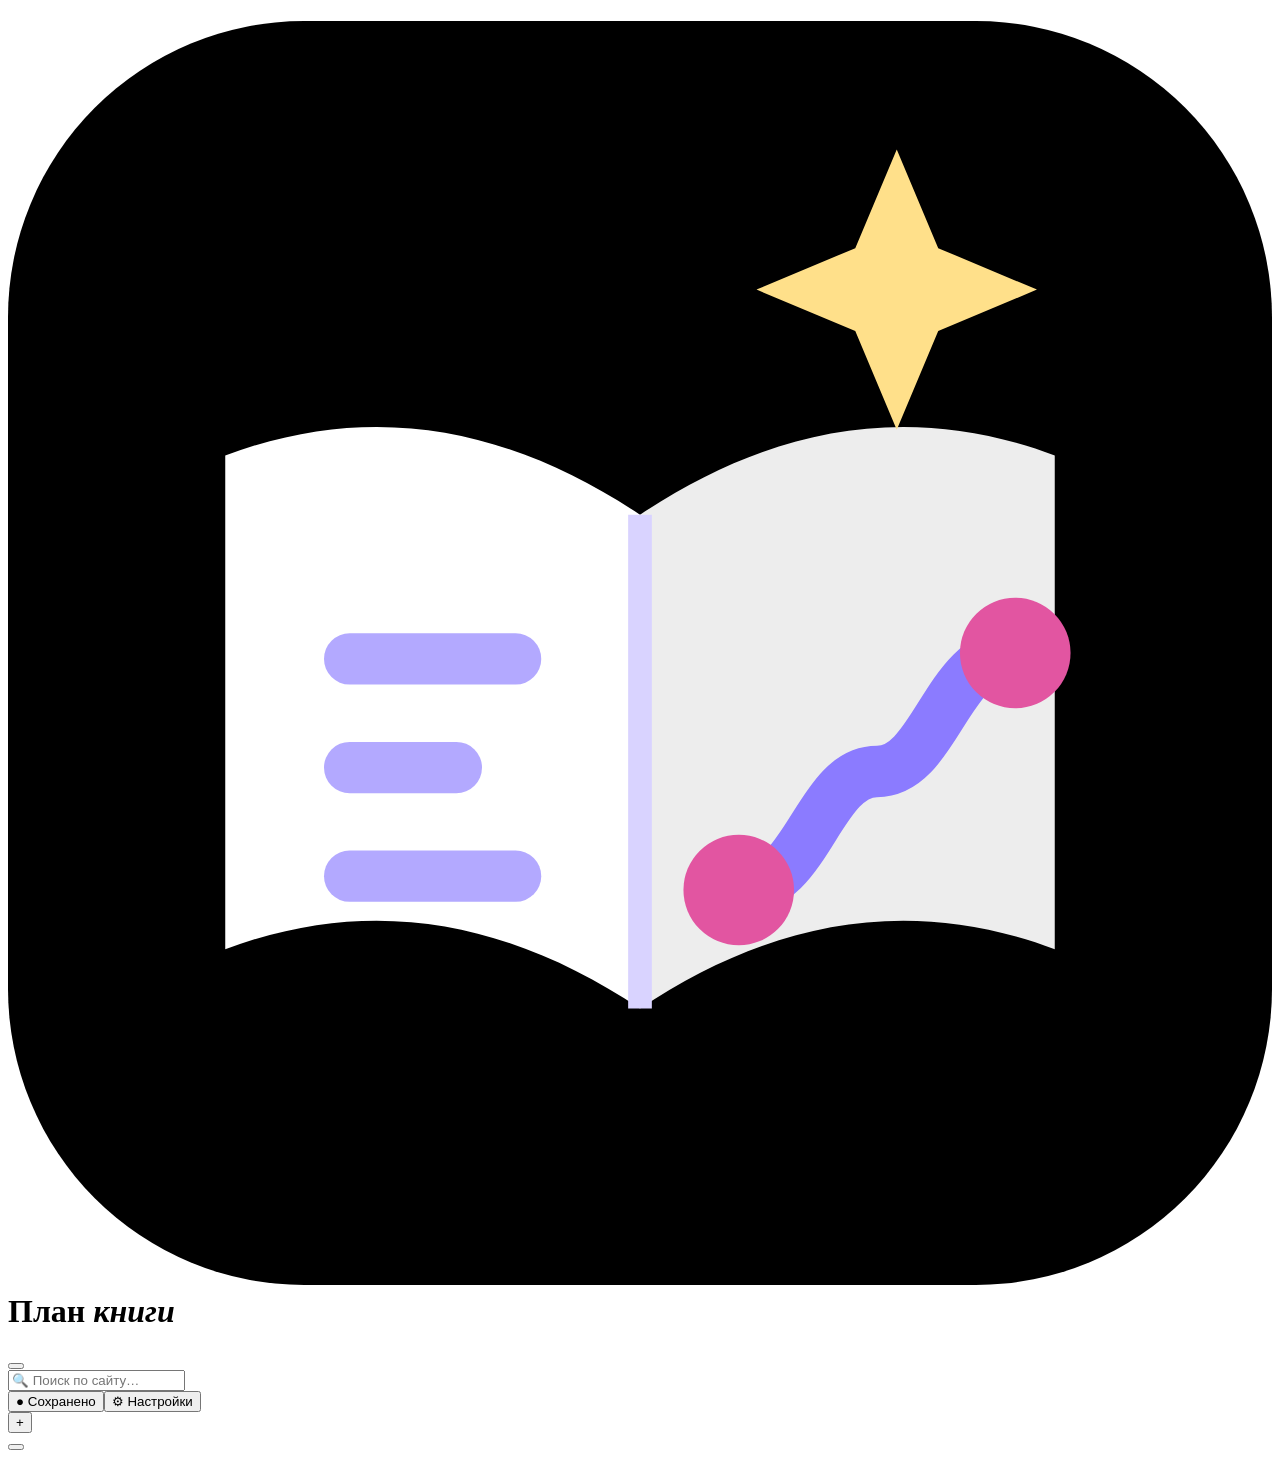
==== commit 06603934: "Beta Release" ====
--- a/index.html
+++ b/index.html
@@ -1,1026 +1,154 @@
-<!DOCTYPE html>
+<!doctype html>
 <html lang="ru">
-<head>
-<meta charset="utf-8">
-<meta name="viewport" content="width=device-width, initial-scale=1, viewport-fit=cover">
-<meta name="referrer" content="no-referrer">
-<!-- Страница может обращаться только к своему проекту Supabase. Если смените проект, обновите адрес в connect-src и в SUPABASE_URL. -->
-<meta http-equiv="Content-Security-Policy" content="default-src 'none'; script-src 'self' 'unsafe-inline'; style-src 'self' 'unsafe-inline'; img-src 'self' blob: data:; connect-src 'self' blob: https://jmwgsvzxnfgwbrtwiyse.supabase.co; base-uri 'none'; form-action 'none'">
-<title>План книги</title>
-<link rel="icon" type="image/svg+xml" sizes="any" href="data:image/svg+xml,%3Csvg%20xmlns=%22http://www.w3.org/2000/svg%22%20viewBox=%220%200%2064%2064%22%3E%3Cdefs%3E%3ClinearGradient%20id=%22g%22%20x1=%220%22%20y1=%220%22%20x2=%221%22%20y2=%221%22%3E%3Cstop%20offset=%220%22%20stop-color=%22%238b7bff%22/%3E%3Cstop%20offset=%221%22%20stop-color=%22%23e255a1%22/%3E%3C/linearGradient%3E%3C/defs%3E%3Crect%20width=%2264%22%20height=%2264%22%20rx=%2215%22%20fill=%22url(%23g)%22/%3E%3Cpath%20d=%22M11%2022c8-3%2015-1%2021%203v25c-6-4-13-6-21-3z%22%20fill=%22%23fff%22/%3E%3Cpath%20d=%22M53%2022c-8-3-15-1-21%203v25c6-4%2013-6%2021-3z%22%20fill=%22%23fff%22%20fill-opacity=%22.93%22/%3E%3Cpath%20d=%22M32%2025v25%22%20stroke=%22%23d9d3ff%22%20stroke-width=%221.2%22/%3E%3Crect%20x=%2216%22%20y=%2231%22%20width=%2211%22%20height=%222.6%22%20rx=%221.3%22%20fill=%22%238b7bff%22%20opacity=%22.65%22/%3E%3Crect%20x=%2216%22%20y=%2236.5%22%20width=%228%22%20height=%222.6%22%20rx=%221.3%22%20fill=%22%238b7bff%22%20opacity=%22.65%22/%3E%3Crect%20x=%2216%22%20y=%2242%22%20width=%2211%22%20height=%222.6%22%20rx=%221.3%22%20fill=%22%238b7bff%22%20opacity=%22.65%22/%3E%3Cpath%20d=%22M37%2044c3.5%200%204-6%207-6s3.5-6%207-6%22%20stroke=%22%238b7bff%22%20stroke-width=%222.6%22%20fill=%22none%22%20stroke-linecap=%22round%22%20stroke-linejoin=%22round%22/%3E%3Ccircle%20cx=%2237%22%20cy=%2244%22%20r=%222.8%22%20fill=%22%23e255a1%22/%3E%3Ccircle%20cx=%2251%22%20cy=%2232%22%20r=%222.8%22%20fill=%22%23e255a1%22/%3E%3Cpath%20d=%22M45%206.5l2.1%205%205%202.1-5%202.1-2.1%205-2.1-5-5-2.1%205-2.1z%22%20fill=%22%23ffe08a%22/%3E%3C/svg%3E">
-<link rel="icon" type="image/png" sizes="32x32" href="[data-uri]">
-<link rel="icon" type="image/png" sizes="64x64" href="[data-uri]">
-<link rel="apple-touch-icon" href="[data-uri]">
-<meta name="theme-color" content="#8b7bff">
-<script>try{var t=localStorage.getItem("plan-knigi-theme");if(t&&/^[a-z]{3,12}$/.test(t)&&t!=="auto")document.documentElement.dataset.theme=t}catch(e){}</script>
-<style>
-:root{--bg:#faf8f5;--card:#fff;--tx:#2b2a28;--mut:#8a857d;--bd:#e4dfd7;--ac:#6b5bd2;--acbg:#efecfb;box-sizing:border-box;padding-top:env(safe-area-inset-top,0px);padding-bottom:env(safe-area-inset-bottom,0px)}
-@media (prefers-color-scheme:dark){:root:not([data-theme="light"]){--bg:#1c1b1a;--card:#262523;--tx:#eceae6;--mut:#9a958c;--bd:#3a3835;--ac:#a99cff;--acbg:#2e2b45}}
-:root[data-theme="dark"]{--bg:#1c1b1a;--card:#262523;--tx:#eceae6;--mut:#9a958c;--bd:#3a3835;--ac:#a99cff;--acbg:#2e2b45}
-:root[data-theme="sakura"]{--bg:#fff3f6;--card:#fffafb;--tx:#3b2a31;--mut:#9a7b86;--bd:#f1d4dc;--ac:#d6457a;--acbg:#fde3ec;--onac:#fff;color-scheme:light}
-:root[data-theme="forest"]{--bg:#eff4eb;--card:#fafcf7;--tx:#22301f;--mut:#6b7f64;--bd:#d0dcc6;--ac:#3b8450;--acbg:#dcefd9;--onac:#fff;color-scheme:light}
-:root[data-theme="sunset"]{--bg:#fff2e5;--card:#fffaf3;--tx:#3a2418;--mut:#9b7a63;--bd:#f0d4ba;--ac:#e0562f;--acbg:#fddfce;--onac:#fff;color-scheme:light}
-:root[data-theme="coffee"]{--bg:#ece0cd;--card:#f6eddf;--tx:#3b2e22;--mut:#85715b;--bd:#d6c5aa;--ac:#8a5628;--acbg:#e7d8bf;--onac:#fff;color-scheme:light}
-:root[data-theme="ocean"]{--bg:#0e1d2a;--card:#152a3b;--tx:#e3f0f9;--mut:#84a3b8;--bd:#244059;--ac:#4fc3f7;--acbg:#173a52;--onac:#06222f;color-scheme:dark}
-:root[data-theme="neon"]{--bg:#0d0b1a;--card:#171330;--tx:#f1eaff;--mut:#9c8fc9;--bd:#2f2764;--ac:#ff4fd8;--acbg:#2b1650;--onac:#1a0518;color-scheme:dark}
-:root[data-theme="terminal"]{--bg:#050805;--card:#0b120b;--tx:#b6ffb6;--mut:#5fa05f;--bd:#1c3a1c;--ac:#39ff14;--acbg:#0f2a0f;--onac:#021002;color-scheme:dark}
-:root[data-theme="terminal"] body{font-family:ui-monospace,SFMono-Regular,Menlo,Consolas,monospace}
-.thg{display:grid;grid-template-columns:repeat(auto-fill,minmax(130px,1fr));gap:6px;margin-bottom:4px}
-.thb{display:flex;align-items:center;gap:8px;font:inherit;font-size:14px;text-align:left;border:2px solid var(--bd);background:var(--bg);color:var(--tx);border-radius:10px;padding:6px 8px;cursor:pointer}
-.thb.on{border-color:var(--ac)}
-.thb i{width:20px;height:20px;border-radius:50%;border:1px solid rgba(128,128,128,.5);flex:none}
-.sett-note{margin:2px 0 6px;font-size:14px;color:var(--mut);word-break:break-all}
-*{box-sizing:border-box}
-html{scroll-padding-top:env(safe-area-inset-top,0px)}
-body{margin:0;background:var(--bg);color:var(--tx);font:16px/1.55 system-ui,-apple-system,"Segoe UI",Roboto,sans-serif}
-header{padding:18px 20px 12px;max-width:860px;margin:0 auto;display:flex;justify-content:space-between;align-items:center;flex-wrap:wrap;gap:8px}
-header h1{margin:0;font-size:20px}
-.logo{display:flex;align-items:center;gap:10px}
-header h1.logo{font-size:23px}
-.lgm{width:38px;height:38px;flex:none;border-radius:11px;box-shadow:0 3px 10px rgba(0,0,0,.18)}
-.lgt{font-family:Georgia,"Times New Roman",serif;line-height:1;letter-spacing:.2px;white-space:nowrap}
-.lgt b{font-weight:700;color:var(--tx)}
-.lgt i{font-style:italic;font-weight:600;color:var(--ac);margin-left:1px}
-.bkw{position:relative}
-.bkc{font:inherit;font-size:14px;display:inline-flex;align-items:center;gap:6px;max-width:230px;padding:6px 12px;border:1px solid var(--bd);border-radius:999px;background:var(--card);color:var(--tx);cursor:pointer}
-.bkc .n{overflow:hidden;text-overflow:ellipsis;white-space:nowrap;font-weight:600}
-.bkm{display:none;position:absolute;left:0;top:100%;margin-top:6px;z-index:30;width:min(320px,92vw);padding:8px;background:var(--card);border:1px solid var(--bd);border-radius:14px;box-shadow:0 10px 30px rgba(0,0,0,.2)}
-.bkm.on{display:block}
-.bkm .bl{max-height:240px;overflow:auto;display:flex;flex-direction:column;gap:2px;margin-bottom:2px}
-.bki{display:flex;align-items:center;gap:8px;width:100%;text-align:left;font:inherit;font-size:15px;border:none;background:transparent;color:var(--tx);padding:8px 10px;border-radius:8px;cursor:pointer}
-.bki:hover:not(:disabled){background:var(--acbg)}.bki.on{font-weight:600;background:var(--acbg)}.bki:disabled{opacity:.4;cursor:default}.bki.dng{color:#d9534f}
-.bkm hr{border:none;border-top:1px solid var(--bd);margin:6px 0}
-.bkm p{margin:4px 2px;font-size:14px;color:var(--mut)}
-.bkm input[type=text]{width:100%;font:inherit;padding:8px 10px;border:1px solid var(--bd);border-radius:8px;background:var(--bg);color:var(--tx);margin:4px 0}
-.bkm .bkchk{display:flex;align-items:center;gap:8px;font-size:14px;margin:4px 2px}
-.bkm .bf{display:flex;gap:6px;margin-top:8px}
-.bkm .bf button{flex:1;font:inherit;padding:8px;border-radius:8px;border:1px solid var(--bd);background:var(--card);color:var(--tx);cursor:pointer}
-.bkm .bf button.go{background:var(--ac);color:var(--onac,#fff);border-color:var(--ac)}
-.bkm .bf button.dng{background:#d9534f;color:#fff;border-color:#d9534f}
-.box.big{max-width:580px;text-align:center;padding:30px 26px}
-.bigem{font-size:60px;line-height:1;margin-bottom:6px}
-.box.big h3{font-size:25px;margin:6px 0 12px}
-.box.big p{font-size:16px;line-height:1.55;margin:8px 0}
-.box.big ul{text-align:left;margin:12px auto;max-width:440px;padding-left:22px;font-size:15.5px;line-height:1.75}
-.box.big .bkdone{color:#2f9e5b;font-weight:600}
-.bigbtn{display:block;width:100%;font:inherit;font-size:18px;font-weight:600;padding:15px;border-radius:12px;border:none;background:var(--ac);color:var(--onac,#fff);cursor:pointer;margin:16px 0 8px}
-.bigbtn:disabled{opacity:.6;cursor:default}
-.bigsec{display:block;width:100%;font:inherit;font-size:15px;padding:10px;border:1px solid var(--bd);border-radius:10px;background:var(--card);color:var(--tx);cursor:pointer;margin-top:6px}
-.gbox h2.logo{font-size:30px;margin:0 0 14px;gap:12px}
-.gbox h2.logo .lgm{width:50px;height:50px;border-radius:14px}
-#mode{display:flex;border:1px solid var(--bd);border-radius:10px;overflow:hidden}
-.seg{font:inherit;font-size:14px;border:none;background:var(--card);color:var(--mut);padding:6px 12px;cursor:pointer}
-.seg.on{background:var(--ac);color:var(--onac,#fff)}
-#tabs{display:flex;gap:6px;flex-wrap:wrap;padding:0 20px 2px;max-width:860px;margin:0 auto;border-bottom:1px solid var(--bd)}
-.tab{max-width:220px;overflow:hidden;text-overflow:ellipsis;font:inherit;border:1px solid var(--bd);border-bottom:none;background:transparent;color:var(--mut);padding:8px 14px;border-radius:10px 10px 0 0;cursor:pointer;white-space:nowrap}
-.tab.on{background:var(--card);color:var(--tx);font-weight:600;cursor:text;outline:none}
-.tab.new{color:var(--ac);border-style:dashed}
-#fmt{display:flex;flex-wrap:wrap;align-items:center;gap:8px;position:sticky;top:env(safe-area-inset-top,0px);z-index:5;max-width:860px;margin:0 auto;padding:8px 20px;background:var(--bg);border-bottom:1px solid var(--bd)}
-#fp{display:none;flex:0 0 100%;flex-wrap:wrap;align-items:center;gap:6px;padding-top:8px;margin-top:2px;border-top:1px solid var(--bd)}
-#fmt.open #fp{display:flex}
-#plus{font-size:22px!important;font-weight:700;width:36px;padding:0!important;line-height:1;background:var(--ac)!important;color:var(--onac,#fff)!important;border-color:var(--ac)!important}
-#pp{display:none;position:absolute;left:0;top:100%;margin-top:6px;z-index:10;min-width:210px;flex-direction:column;gap:2px;padding:6px;background:var(--card);border:1px solid var(--bd);border-radius:12px;box-shadow:0 8px 24px rgba(0,0,0,.18)}
-#pp.open{display:flex}
-.pw{position:relative;display:flex}
-.rs{position:absolute;top:0;right:-4px;width:8px;height:100%;cursor:col-resize;z-index:2;touch-action:none}
-.rs:hover,.rs:active{background:rgba(107,91,210,.4)}
-.hrow{display:flex;align-items:baseline;gap:10px}.hrow select{margin:0;flex:none}.hrow .ed{flex:1}
-.dh{font:inherit;font-size:13px;border:1px solid var(--bd);background:var(--card);color:var(--mut);border-radius:6px;padding:1px 8px;cursor:grab;display:inline-block;user-select:none;-webkit-user-select:none}
-.dragging{opacity:.35}
-.blk.dr-b{box-shadow:0 -3px 0 0 var(--ac)}.blk.dr-a{box-shadow:0 3px 0 0 var(--ac)}
-.card.dr-b{box-shadow:-4px 0 0 0 var(--ac)}.card.dr-a{box-shadow:4px 0 0 0 var(--ac)}
-#fmt button:disabled{opacity:.35;cursor:default}
-body.read .rs,body.read .dh,body.mm .rs,body.mm .dh{display:none}
-tr.dr-b td{box-shadow:inset 0 3px 0 0 var(--ac)}tr.dr-a td{box-shadow:inset 0 -3px 0 0 var(--ac)}
-.rh{position:absolute;left:1px;top:50%;transform:translateY(-50%);border:none!important;background:transparent!important;padding:0 2px!important;font-size:12px}
-td:first-child .ed{padding-left:20px}
-.tab.dr-b{box-shadow:-3px 0 0 var(--ac)}.tab.dr-a{box-shadow:3px 0 0 var(--ac)}
-button.tab.on{cursor:default}
-#bk{font:inherit;font-size:13px;padding:4px 12px;border-radius:999px;border:1px solid var(--bd);background:transparent;color:var(--mut);cursor:pointer;white-space:nowrap}
-#bk[data-s=ok]{color:#2f9e5b;border-color:#2f9e5b66}
-#bk[data-s=wait]{color:#c98a12;border-color:#c98a1266}
-#bk[data-s=bad]{color:#d9534f;border-color:#d9534f88;font-weight:600}
-#st{border:1px solid var(--bd);border-radius:10px}
-.sr{position:relative;flex:1;min-width:140px;max-width:320px}
-#q{width:100%;font:inherit;font-size:14px;padding:6px 10px;border:1px solid var(--bd);border-radius:10px;background:var(--card);color:var(--tx)}
-#sres{display:none;position:absolute;left:0;right:0;top:100%;margin-top:4px;max-height:60vh;overflow:auto;background:var(--card);border:1px solid var(--bd);border-radius:12px;box-shadow:0 8px 24px rgba(0,0,0,.18);z-index:15;min-width:260px}
-#sres.on{display:block}
-.sri{display:block;width:100%;text-align:left;font:inherit;font-size:14px;border:none;border-bottom:1px solid var(--bd);background:transparent;color:var(--tx);padding:8px 12px;cursor:pointer}
-.sri:hover{background:var(--acbg)}.sri small{display:block;color:var(--mut)}
-mark{background:rgba(240,180,0,.35);color:inherit;border-radius:3px}
-#bk,#th{border:1px solid var(--bd);border-radius:10px}
-#gate{position:fixed;inset:0;z-index:100;background:var(--bg);display:flex;align-items:center;justify-content:center;padding:20px;overflow:auto}
-.gbox{max-width:540px;width:100%}
-.gbox h2{margin:0 0 10px}.gbox p,.gbox li{font-size:15px}.gbox ol{padding-left:20px}
-.gbox input{width:100%;font:inherit;padding:8px 10px;border:1px solid var(--bd);border-radius:10px;background:var(--card);color:var(--tx);margin:6px 0}
-.gbtn{display:block;width:100%;font:inherit;font-size:16px;padding:10px 16px;margin:8px 0;border-radius:10px;border:none;background:var(--ac);color:var(--onac,#fff);cursor:pointer}
-.gbtn.s{background:var(--acbg);color:var(--tx);border:1px solid var(--ac)}
-#gmsg{color:var(--mut);font-size:14px;min-height:1.4em}
-.gnote{color:var(--mut);font-size:13px}
-.gbox a{color:var(--ac);font-size:15px;font-weight:600;text-decoration:underline;text-underline-offset:3px}
-.gbox a:hover{filter:brightness(1.15)}
-.szin{width:46px;height:30px;font:inherit;font-size:14px;padding:0 2px;border:none;background:transparent;color:var(--tx);text-align:center;-moz-appearance:textfield;appearance:textfield}
-.szin::-webkit-inner-spin-button,.szin::-webkit-outer-spin-button{-webkit-appearance:none;margin:0}
-.stepper{display:inline-flex;align-items:center;border:1px solid var(--bd);border-radius:8px;overflow:hidden;background:var(--card)}
-#fmt .stepper button{border:none;border-radius:0;min-width:30px;height:30px;font-size:18px;line-height:1;background:transparent}
-#fmt .stepper button:hover{background:var(--acbg)}
-.szrow{display:inline-flex;align-items:center;gap:6px}
-.dd{position:relative;display:inline-block}
-#fmt .ddb{display:inline-flex;align-items:center;justify-content:space-between;gap:8px;text-align:left}
-#fmt .ddb.f{min-width:150px}
-.ddm{display:none;position:absolute;left:0;top:100%;margin-top:6px;z-index:12;min-width:100%;max-height:280px;overflow:auto;flex-direction:column;gap:2px;padding:6px;background:var(--card);border:1px solid var(--bd);border-radius:12px;box-shadow:0 8px 24px rgba(0,0,0,.18)}
-.dd.open .ddm{display:flex}
-#fmt .ddm button{height:auto;min-width:0;text-align:left;border:none;background:transparent;padding:7px 14px;font-size:15px;white-space:nowrap;border-radius:8px}
-#fmt .ddm button:hover,#fmt .ddm button.on{background:var(--acbg)}
-#fmt .ddm button.on{font-weight:600}
-.gbox textarea{width:100%;height:150px;font:12px/1.4 ui-monospace,Consolas,monospace;padding:8px;border:1px solid var(--bd);border-radius:10px;background:var(--card);color:var(--tx)}
-.gbox details{margin:10px 0;border:1px solid var(--bd);border-radius:10px;padding:8px 12px;background:var(--card)}
-label.chk{display:flex;gap:6px;align-items:center;margin:10px 0;font-size:14px}
-#gst{font-size:14px;margin:0 0 8px}
-#bst{color:var(--mut);font-size:14px;min-height:1.4em;margin:8px 0}
-.blk.anc::before{content:"⚓";position:absolute;left:100%;top:3px;margin-left:12px;font-size:14px;opacity:.7}
-.blk.anc:hover::before,.blk.anc:focus-within::before{opacity:0}
-body.read .blk.anc::before,body.mm .blk.anc::before{display:none}
-.blk:hover>.tools,.blk:focus-within>.tools{opacity:1;pointer-events:auto}
-.blk.top:has(.blk:hover)>.tools{opacity:0;pointer-events:none}
-body:not(.read) main{max-width:924px;padding-right:92px}
-body:not(.read) .grp{padding-right:92px}
-.img img{display:block;max-width:100%;border-radius:10px;margin:0 auto}
-.cap{color:var(--mut);font-size:14px;text-align:center;margin-top:6px}
-body.read .cap:empty{display:none}
-#fmt #pp button{height:auto;text-align:left;border:none;background:transparent;padding:8px 12px;font-size:15px}
-#fmt #pp button:hover{background:var(--acbg)}
-#pp hr{border:none;border-top:1px solid var(--bd);margin:4px 0;width:100%}
-.lbl{font-size:13px;color:var(--mut)}
-#fmt button small{font-size:11px;margin-left:3px;color:var(--mut)}
-#fmt button svg{display:block}
-body.mm main{padding-bottom:110px}
-body.mm #toast{bottom:84px}
-#fmt button{font:inherit;font-size:14px;min-width:34px;height:32px;border:1px solid var(--bd);background:var(--card);color:var(--tx);border-radius:8px;cursor:pointer;padding:0 8px}
-#fmt .sw{width:24px;min-width:0;height:24px;padding:0;border-radius:50%;border:2px solid var(--card);box-shadow:0 0 0 1px var(--bd)}
-.sp{width:1px;height:22px;background:var(--bd);margin:0 2px}
-main{max-width:860px;margin:0 auto;padding:20px 20px 60px}
-.blk{position:relative;margin:0 0 14px;padding:4px 0;border-radius:10px}
-.tools button,.del{font:inherit;font-size:13px;border:1px solid var(--bd);background:var(--card);color:var(--mut);border-radius:6px;padding:1px 8px;cursor:pointer}
-.sure{background:#d9534f!important;color:#fff!important;border-color:#d9534f!important}
-.ed{outline:none;white-space:pre-wrap;word-break:break-word;min-height:1.5em}
-.ed:empty::before{content:attr(data-ph);color:var(--mut);pointer-events:none}
-.ed a[data-b]{color:var(--ac);text-decoration:underline dotted;cursor:pointer}
-.ed a[data-b]::after{content:"↗";font-size:.75em;margin-left:2px}
-.h1{font-size:30px;font-weight:700;line-height:1.25}.h2{font-size:23px;font-weight:650;line-height:1.3}.h3{font-size:18px;font-weight:600}
-select{font:inherit;font-size:13px;border:1px solid var(--bd);background:var(--card);color:var(--tx);border-radius:6px;padding:2px 6px;margin-bottom:6px}
-.tw{overflow-x:auto}
-table{border-collapse:collapse;table-layout:fixed;width:100%;min-width:480px;background:var(--card)}
-th,td{position:relative;border:1px solid var(--bd);padding:0;vertical-align:top;overflow-wrap:anywhere}
-td .ed,th .ed{padding:8px 10px;min-height:2.4em}
-th{background:var(--acbg);text-align:left;font-weight:600}
-.bar{display:flex;gap:6px;flex-wrap:wrap;margin-top:8px}
-.add{font:inherit;font-size:14px;border:1px dashed var(--bd);background:transparent;color:var(--ac);border-radius:8px;padding:5px 12px;cursor:pointer}
-.warn{padding:12px 14px;border-radius:10px;border-left:5px solid;display:flex;gap:10px}
-.warn .ico{font-size:20px;line-height:1.4}.warn .ed{flex:1}
-.w-w{background:rgba(240,180,0,.16);border-color:#e0a800}
-.w-r{background:rgba(220,60,60,.14);border-color:#d9534f}
-.w-i{background:rgba(107,91,210,.14);border-color:#6b5bd2}
-.w-o{background:rgba(50,170,90,.15);border-color:#32aa5a}
-.grid{display:grid;grid-template-columns:repeat(auto-fill,minmax(210px,1fr));gap:12px}
-.card{background:var(--card);border:1px solid var(--bd);border-radius:12px;padding:12px;box-shadow:0 1px 3px rgba(0,0,0,.05)}
-.cx{float:right;display:flex;gap:4px}
-.ct{font-weight:650;margin-bottom:6px}.cb{color:var(--mut)}
-#addbar{position:fixed;left:0;right:0;bottom:0;background:var(--card);border-top:1px solid var(--bd);padding:10px 12px calc(10px + env(safe-area-inset-bottom,0px));display:flex;gap:8px;justify-content:center;flex-wrap:wrap}
-#addbar span{align-self:center;color:var(--mut);font-size:14px}
-#addbar button{font:inherit;font-size:14px;border:1px solid var(--ac);background:var(--acbg);color:var(--tx);border-radius:8px;padding:6px 12px;cursor:pointer}
-.empty{color:var(--mut);text-align:center;padding:30px 0}
-.blk.top{padding-left:24px}
-.fold{position:absolute;left:0;top:4px;width:22px;height:24px;border:none;background:transparent;color:var(--mut);cursor:pointer;font-size:14px;padding:0}
-.grp{border:1px solid var(--bd);border-radius:12px;padding:12px 14px 4px;background:var(--card)}
-.grp .blk{margin-bottom:10px}
-.sum{border:1px dashed var(--bd);border-radius:10px;padding:8px 12px;color:var(--mut);cursor:pointer}
-.more{color:var(--mut);font-size:13px;padding-bottom:8px}
-.it.sub{margin-left:18px;width:calc(100% - 18px)}
-#mbar{display:none;position:fixed;left:0;right:0;bottom:0;background:var(--card);border-top:1px solid var(--bd);padding:10px 12px calc(10px + env(safe-area-inset-bottom,0px));gap:8px;justify-content:center;align-items:center;flex-wrap:wrap;z-index:6}
-#mbar span{color:var(--mut);font-size:14px}
-#mbar button{font:inherit;font-size:14px;border:1px solid var(--ac);background:var(--acbg);color:var(--tx);border-radius:8px;padding:6px 14px;cursor:pointer}
-#mbar .go{background:var(--ac);color:var(--onac,#fff)}#mbar .go:disabled{opacity:.4;cursor:default}
-body.mm #mbar{display:flex}
-body.mm #addbar,body.mm #fmt,body.mm .tools,body.mm .fold,body.mm .bar,body.mm select,body.mm .del{display:none}
-body.mm .blk.top{cursor:pointer;user-select:none;-webkit-user-select:none;transition:box-shadow .15s,background .15s}
-body.mm .blk.top .ed{pointer-events:none}
-body.mm .blk.top:hover{box-shadow:0 0 0 2px var(--ac),0 0 18px 3px var(--ac)}
-.blk.top.picked{background:var(--acbg);box-shadow:0 0 0 2px var(--ac)}
-.blk.top.picked::after{content:"✓";position:absolute;left:3px;top:6px;width:18px;height:18px;border-radius:50%;background:var(--ac);color:var(--onac,#fff);font-size:12px;text-align:center;line-height:18px}
-.ed ul,.ed ol{margin:.3em 0;padding-left:1.5em}.ed ul{list-style:disc}.ed ol{list-style:decimal}.ed li{margin:.1em 0}
-.flash{animation:fl 1.8s}
-@keyframes fl{0%,55%{background:var(--acbg);box-shadow:0 0 0 8px var(--acbg)}100%{background:transparent;box-shadow:0 0 0 8px transparent}}
-body.read .tools,body.read #addbar,body.read #fmt,body.read .bar,body.read select,body.read .del,body.read .tab.new{display:none}
-body.read main{padding-bottom:50px}
-body.read .ed:empty::before{content:''}
-body.read .tab.on{cursor:default}
-#toast{position:fixed;left:50%;bottom:24px;transform:translateX(-50%);background:var(--tx);color:var(--bg);padding:8px 14px;border-radius:10px;font-size:14px;opacity:0;pointer-events:none;transition:opacity .2s;max-width:90%;z-index:20}
-#toast.on{opacity:1}
-body.read #toast{bottom:24px}
-#modal{display:none;position:fixed;inset:0;background:rgba(0,0,0,.45);z-index:30;align-items:center;justify-content:center}
-#modal.on{display:flex}
-.box{background:var(--card);border-radius:14px;padding:16px;width:92%;max-width:460px;max-height:80vh;overflow:auto}
-.box h3{margin:0 0 8px;font-size:17px}
-.mh{margin:12px 0 4px;font-size:13px;color:var(--mut);text-transform:uppercase;letter-spacing:.04em}
-.it{display:block;width:100%;text-align:left;font:inherit;font-size:15px;border:1px solid var(--bd);background:var(--bg);color:var(--tx);border-radius:8px;padding:7px 10px;margin-bottom:4px;cursor:pointer}
-.tab{line-height:20px}
-.tab.new{padding:8px 13px;font-weight:600}
-#tabs{max-height:84px;overflow-y:auto;align-content:flex-start;scrollbar-width:thin;scrollbar-color:var(--bd) transparent}
-#tabs::-webkit-scrollbar{width:8px}
-#tabs::-webkit-scrollbar-track{background:transparent}
-#tabs::-webkit-scrollbar-thumb{background:var(--bd);border-radius:8px}
-#tabs::-webkit-scrollbar-thumb:hover{background:var(--mut)}
-.it.dng{border-color:#d9534f;color:#d9534f}.it.dng:hover{background:rgba(217,83,79,.12)}
-.blk:focus{outline:none}
-.tools{position:absolute;left:100%;top:0;display:flex;flex-direction:column;gap:6px;padding-left:8px;opacity:0;pointer-events:none;z-index:2;transition:opacity .12s}
-.tp{display:grid;grid-auto-flow:column;grid-template-rows:repeat(3,28px);grid-auto-columns:32px;gap:2px;padding:3px;width:max-content;background:var(--card);border:1px solid var(--bd);border-radius:10px;box-shadow:0 1px 4px rgba(0,0,0,.1)}
-.tools .ib{width:32px;height:28px;padding:0;display:flex;align-items:center;justify-content:center;border:none;background:transparent;color:var(--mut);border-radius:7px;cursor:pointer;font-size:13px}
-.tools .ib svg{width:16px;height:16px;fill:none;stroke:currentColor;stroke-width:1.6;stroke-linecap:round;stroke-linejoin:round}
-.tools .ib svg .f{fill:currentColor;stroke:none}
-.tools .ib:hover{background:var(--acbg);color:var(--ac)}
-.tools .ib:disabled{opacity:.3;cursor:default;background:transparent;color:var(--mut)}
-.tools .ib[draggable=true]{cursor:grab}
-.tools .ib.del:hover{background:rgba(217,83,79,.14);color:#d9534f}
-.tools .ib.sure{background:#d9534f!important;color:#fff!important}
-.tools .anc-l{display:flex;align-items:center;justify-content:center;gap:4px;height:30px;padding:0 6px;background:var(--card);border:1px solid var(--bd);border-radius:10px;font-size:12px;color:var(--mut);white-space:nowrap;cursor:pointer;box-shadow:0 1px 4px rgba(0,0,0,.1)}
-.tools .anc-l input{margin:0;width:13px;height:13px;accent-color:var(--ac)}
-.crow{flex:0 0 100%;display:flex;align-items:center;flex-wrap:wrap;gap:8px;padding-top:8px;margin-top:2px;border-top:1px solid var(--bd)}
-#fmt input.cpick{width:26px;height:26px;min-width:0;padding:0;border:none;border-radius:50%;background:conic-gradient(#e5484d,#d4a017,#2fa84f,#3b82f6,#8b5cf6,#e255a1,#e5484d);cursor:pointer;-webkit-appearance:none;appearance:none;box-shadow:0 0 0 1px var(--bd)}
-.cpick::-webkit-color-swatch-wrapper{padding:0}
-.cpick::-webkit-color-swatch{border:none;border-radius:50%;opacity:0}
-.cpick::-moz-color-swatch{border:none;border-radius:50%;opacity:0}
-th.dr-b{box-shadow:inset 3px 0 0 var(--ac)}th.dr-a{box-shadow:inset -3px 0 0 var(--ac)}
-.ch{position:absolute;top:1px;left:50%;transform:translateX(-50%) rotate(90deg);border:none!important;background:transparent!important;padding:0 2px!important;font-size:12px;line-height:1}
-body:not(.read) th .ed{padding-top:16px}
-.csel{background:rgba(107,91,210,.22)!important;outline:2px solid var(--ac);outline-offset:-2px}
-.tw.sel-mode .ed{user-select:none;-webkit-user-select:none;cursor:cell}
-.cntl{font-size:14px;color:var(--mut);display:flex;align-items:center;gap:6px}
-.cnt{width:58px;font:inherit;font-size:14px;padding:4px 6px;border:1px solid var(--bd);border-radius:8px;background:var(--card);color:var(--tx)}
-.cmenu{position:fixed;z-index:60;min-width:240px;padding:6px;background:var(--card);border:1px solid var(--bd);border-radius:12px;box-shadow:0 8px 24px rgba(0,0,0,.2);display:flex;flex-direction:column;gap:2px}
-.cmi{font:inherit;font-size:14px;text-align:left;border:none;background:transparent;color:var(--tx);padding:7px 10px;border-radius:8px;cursor:pointer}
-.cmi:hover:not(:disabled){background:var(--acbg)}.cmi.dng{color:#d9534f}.cmi:disabled{opacity:.35;cursor:default}
-.cmenu hr{border:none;border-top:1px solid var(--bd);margin:3px 0;width:100%}
-.gpre{white-space:pre-wrap;font:12px/1.5 ui-monospace,Consolas,monospace;margin:6px 0;color:var(--tx)}
-.rsr{position:absolute;left:0;right:0;bottom:-4px;height:8px;cursor:row-resize;z-index:2;touch-action:none}
-.rsr:hover,.rsr:active{background:rgba(107,91,210,.4)}
-body.read .rsr,body.mm .rsr{display:none}
-.iwrap{position:relative;max-width:100%;margin:0 auto}
-.iwrap img{display:block;width:100%;height:auto;border-radius:10px}
-.irs{position:absolute;right:-6px;bottom:-6px;width:16px;height:16px;border-radius:50%;background:var(--ac);border:2px solid var(--card);cursor:nwse-resize;touch-action:none;box-shadow:0 1px 3px rgba(0,0,0,.3);opacity:0;transition:opacity .12s}
-.iwrap:hover .irs,.blk:hover .irs,.blk:focus-within .irs{opacity:1}
-body.read .irs,body.mm .irs{display:none}
-.imgerr{padding:14px;border:1px dashed var(--bd);border-radius:10px;color:var(--mut);text-align:center;font-size:14px}
-.tp.g4{grid-template-rows:repeat(4,28px)}
-.gpre.big{font-size:16px;letter-spacing:.04em;word-break:break-all;text-align:center;padding:10px;border:1px dashed var(--bd);border-radius:10px;background:var(--card)}
-</style>
-</head>
-<body>
-<header><svg width="0" height="0" style="position:absolute" aria-hidden="true" focusable="false"><defs><linearGradient id="lgg" x1="0" y1="0" x2="1" y2="1"><stop offset="0" stop-color="#8b7bff" style="stop-color:var(--ac)"/><stop offset="1" stop-color="#e255a1" style="stop-color:color-mix(in srgb,var(--ac) 45%,#e255a1)"/></linearGradient></defs>
-<symbol id="lg" viewBox="0 0 64 64"><rect width="64" height="64" rx="15" fill="url(#lgg)"/><path d="M11 22c8-3 15-1 21 3v25c-6-4-13-6-21-3z" fill="#fff"/><path d="M53 22c-8-3-15-1-21 3v25c6-4 13-6 21-3z" fill="#fff" fill-opacity=".93"/><path d="M32 25v25" stroke="#d9d3ff" stroke-width="1.2"/><rect x="16" y="31" width="11" height="2.6" rx="1.3" fill="#8b7bff" opacity=".65"/><rect x="16" y="36.5" width="8" height="2.6" rx="1.3" fill="#8b7bff" opacity=".65"/><rect x="16" y="42" width="11" height="2.6" rx="1.3" fill="#8b7bff" opacity=".65"/><path d="M37 44c3.5 0 4-6 7-6s3.5-6 7-6" stroke="#8b7bff" stroke-width="2.6" fill="none" stroke-linecap="round" stroke-linejoin="round"/><circle cx="37" cy="44" r="2.8" fill="#e255a1"/><circle cx="51" cy="32" r="2.8" fill="#e255a1"/><path d="M45 6.5l2.1 5 5 2.1-5 2.1-2.1 5-2.1-5-5-2.1 5-2.1z" fill="#ffe08a"/></symbol></svg>
-<h1 class="logo" title="План книги"><svg class="lgm" viewBox="0 0 64 64" aria-hidden="true"><use href="#lg"/></svg><span class="lgt"><b>План</b> <i>книги</i></span></h1><div class="bkw"><button id="bkc" class="bkc" type="button" title="Книги: переключить, создать, удалить"></button><div id="bkm" class="bkm"></div></div><div class="sr"><input id="q" type="search" name="plan-search" placeholder="🔍 Поиск по сайту…" autocomplete="off" autocapitalize="off" spellcheck="false" enterkeyhint="search" data-lpignore="true" data-1p-ignore="true" data-bwignore="true" data-form-type="other"><div id="sres"></div></div><button id="bk" type="button" title="Состояние сохранения. Нажмите, чтобы сохранить сейчас">● Сохранено</button><button id="st" class="seg" type="button" title="Настройки" aria-label="Настройки">⚙ Настройки</button><div id="mode"></div></header>
-<div id="tabs"></div>
-<div id="fmt"><span class="pw"><button id="plus" type="button" title="Добавить блок">+</button><div id="pp"></div></span><button id="ftog" type="button"></button><div id="fp"></div></div>
-<main id="main"></main>
-<div id="gate"></div>
-<div id="mbar"></div>
-<div id="toast"></div>
-<div id="modal"></div>
-<script>
-const UIK='plan-knigi-ui';let S,UI={};const TABQ=/[#&]tab=(\d+)/.exec(location.hash),BOOKQ=/[#&]book=([\w-]+)/.exec(location.hash),W2=!!TABQ;let W2done=false;
-try{UI=JSON.parse(localStorage.getItem(UIK))||{}}catch(e){}
-S={v:2,active:Number(UI.active)||0,edit:W2?false:UI.edit!==false,fmtOpen:!!UI.fmtOpen,tabs:[
-{name:'Сюжет',blocks:[{t:'h',lv:1,x:'Название книги'},{t:'p',x:'Коротко: о чём эта история?'},{t:'warn',y:'w',x:'Не забыть: связать завязку с финалом.'}]},
-{name:'Герои',blocks:[{t:'cards',cards:[{a:'Главный герой',b:'Цель, страх, характер…'},{a:'Антагонист',b:'Что им движет?'}]}]}]};
-const uid=()=>Math.random().toString(36).slice(2,9);
-const esc=s=>String(s).replace(/&/g,'&amp;').replace(/</g,'&lt;').replace(/>/g,'&gt;').replace(/\n/g,'<br>');
-if(S.v!==2){S.tabs.forEach(t=>t.blocks.forEach(b=>{if('x' in b)b.x=esc(b.x||'');if(b.rows)b.rows=b.rows.map(r=>r.map(esc));if(b.cards)b.cards.forEach(c=>{c.a=esc(c.a||'');c.b=esc(c.b||'')})}));S.v=2}
-S.tabs.forEach(t=>t.blocks.forEach(b=>{b.id=b.id||uid()}));
-if(typeof S.edit!=='boolean')S.edit=true;
-if(S.active>=S.tabs.length)S.active=0;
-/* несколько книг на одном аккаунте: S.books — все книги, S.tabs — вкладки открытой книги (остальной код работает как раньше) */
-S.books=[{id:'b'+uid(),name:'Моя книга',tabs:S.tabs}];S.bk=S.books[0].id;
-function curBook(){return S.books.find(b=>b.id===S.bk)||S.books[0]}
-delete S.tabs;Object.defineProperty(S,'tabs',{get(){return curBook().tabs},set(v){curBook().tabs=v},enumerable:false,configurable:true});
-try{document.execCommand('defaultParagraphSeparator',false,'br')}catch(e){}
-const save=()=>{if(W2)return;try{const acts=Object.assign({},UI.acts||{});acts[S.bk]=S.active;UI.acts=acts;UI.book=S.bk;localStorage.setItem(UIK,JSON.stringify({active:S.active,edit:S.edit,fmtOpen:S.fmtOpen,book:S.bk,acts}))}catch(e){}};
-const upd=()=>{commit();save();render()};
-function enterBook(id){S.bk=id;const a=(UI.acts&&UI.acts[id])||0;S.active=Math.max(0,Math.min(a,S.tabs.length-1));H.u=[];H.r=[];H.cur=snapS();H.cs=strip(H.cur);MM=null;q.value='';sres.classList.remove('on');save();render();updHist()}
-function switchBook(id){if(id===S.bk||!S.books.some(b=>b.id===id))return;commit();save();enterBook(id)}
-const h=(t,a={},...c)=>{const e=document.createElement(t);for(const k in a){if(k==='on')for(const v in a.on)e.addEventListener(v,a.on[v]);else if(k in e)e[k]=a[k];else e.setAttribute(k,a[k])}c.flat().forEach(x=>e.append(x));return e};
-let tt;const toast=m=>{const t=document.getElementById('toast');t.textContent=m;t.classList.add('on');clearTimeout(tt);tt=setTimeout(()=>t.classList.remove('on'),2400)};
-let PSZ='',PEND=null;
-/* размер, выбранный до набора текста: браузер создаёт <font size=7>, превращаем его в span с нужным размером и возвращаем курсор внутрь */
-function fixSize(e){const fs=e.querySelectorAll('font[size="7"]');if(!fs.length)return;const g=getSelection(),an=g.anchorNode,ao=g.anchorOffset,had=g.rangeCount&&g.isCollapsed;
- fs.forEach(f=>{const n=document.createElement('span');if(PSZ)n.style.fontSize=PSZ;n.append(...f.childNodes);f.replaceWith(n)});
- if(had&&an&&e.contains(an)){try{g.collapse(an,ao)}catch(x){}}}
-const FONTS=[['По умолчанию',''],['Системный','system-ui, sans-serif'],['Arial','Arial, Helvetica, sans-serif'],['Verdana','Verdana, Geneva, sans-serif'],['Trebuchet MS','"Trebuchet MS", sans-serif'],['Georgia','Georgia, serif'],['Times New Roman','"Times New Roman", Times, serif'],['Palatino','"Palatino Linotype", Palatino, serif'],['Garamond','Garamond, "Times New Roman", serif'],['Courier New','"Courier New", Courier, monospace'],['Comic Sans','"Comic Sans MS", "Comic Neue", cursive'],['Рукописный','"Segoe Script", "Bradley Hand", cursive']];
-const fam1=f=>String(f||'').split(',')[0].replace(/["']/g,'').trim().toLowerCase();
-/* копирование и вставка с сохранением форматирования (жирный, курсив, цвет, размер, списки) */
-const rgbOf=c=>{c=String(c||'').trim();let m=/^rgba?\(\s*(\d+)[\s,]+(\d+)[\s,]+(\d+)/i.exec(c);if(m)return[+m[1],+m[2],+m[3]];m=/^#([0-9a-f]{6})$/i.exec(c);if(m){const n=parseInt(m[1],16);return[n>>16,(n>>8)&255,n&255]}m=/^#([0-9a-f]{3})$/i.exec(c);if(m){const t=m[1];return[17*parseInt(t[0],16),17*parseInt(t[1],16),17*parseInt(t[2],16)]}return null};
-function pasteClean(html){const d=new DOMParser().parseFromString(html,'text/html').body;
- d.querySelectorAll('script,style,meta,link,title,head,img,svg').forEach(x=>x.remove());
- d.querySelectorAll('b,strong').forEach(x=>{const w=(x.style.fontWeight||'').toLowerCase();if(w==='normal'||w==='400')x.replaceWith(...x.childNodes)});
- d.querySelectorAll('[style]').forEach(x=>{const c=x.style.color;if(c){const m=rgbOf(c);if(/^(black|white|windowtext|canvastext|inherit|initial|currentcolor|unset)$/i.test(c.trim())||(m&&Math.max(...m)-Math.min(...m)<40))x.style.removeProperty('color')}
-  if(x.style.fontFamily&&!FONTS.some(f=>f[1]&&fam1(f[1])===fam1(x.style.fontFamily)))x.style.removeProperty('font-family');
-  if(/^(16px|12pt|medium|1em|100%|inherit|initial|unset)$/i.test((x.style.fontSize||'').trim()))x.style.removeProperty('font-size')});
- [...d.querySelectorAll('p,div,h1,h2,h3,h4,h5,h6,blockquote,pre,tr')].reverse().forEach(x=>x.replaceWith(...x.childNodes,document.createElement('br')));
- let out=san(d.innerHTML).replace(/^(\s|<br\s*\/?>)+/i,'').replace(/(\s|<br\s*\/?>)+$/i,'').replace(/(<br\s*\/?>\s*){3,}/gi,'<br><br>');return out}
-function selHTML(e){const sel=getSelection();if(!sel.rangeCount)return'';const r=sel.getRangeAt(0);let f=r.cloneContents(),n=r.commonAncestorContainer;if(n.nodeType===3)n=n.parentNode;
- while(n&&n!==e&&n.nodeType===1){const w=n.cloneNode(false);w.append(f);f=document.createDocumentFragment();f.append(w);n=n.parentNode}
- const t=document.createElement('div');t.append(f);return t.innerHTML}
-function copyRich(ev,e,cut){const sel=getSelection();if(!sel.rangeCount||sel.isCollapsed||!ev.clipboardData)return;const html=selHTML(e);if(!html)return;
- ev.clipboardData.setData('text/html',html);ev.clipboardData.setData('text/plain',sel.toString());ev.preventDefault();if(cut&&e.isContentEditable)document.execCommand('delete')}
-function pasteRich(ev){ev.preventDefault();const cd=ev.clipboardData;if(!cd)return;const html=cd.getData('text/html'),txt=cd.getData('text/plain');
- if(html){const c=pasteClean(html);if(c.replace(/<[^>]*>/g,'').trim()){document.execCommand('insertHTML',false,c);return}}
- document.execCommand('insertText',false,txt)}
-const ed=(o,k,cls,ph,tag='div')=>{const e=h(tag,{class:'ed '+cls,contenteditable:S.edit?'true':'false','data-ph':ph,on:{input:()=>{PEND=null;fixSize(e);if(!e.textContent.trim()&&!e.querySelector('ul,ol'))e.innerHTML='';o[k]=e.innerHTML;touch()},paste:ev=>pasteRich(ev),copy:ev=>copyRich(ev,e,false),cut:ev=>copyRich(ev,e,true)}});e.innerHTML=san(o[k]);return e};
-const delBtn=(fn,l='✕')=>{const b=h('button',{class:'del',title:'Удалить'},l);let t;b.onclick=()=>{if(b.dataset.s){clearTimeout(t);fn()}else{b.dataset.s=1;b.textContent='Удалить?';b.classList.add('sure');t=setTimeout(()=>{delete b.dataset.s;b.textContent=l;b.classList.remove('sure')},2500)}};return b};
-const sel=(opts,val,fn)=>{const s=h('select',{on:{change:()=>fn(s.value)}},opts.map(([v,l])=>h('option',{value:v},l)));s.value=val;return s};
-const WT={w:['⚠️','Внимание'],r:['⛔','Важно'],i:['💡','Идея'],o:['✅','Готово']};
-const R={
-h:b=>h('div',{class:'hrow'},sel([[1,'H1'],[2,'H2'],[3,'H3']],b.lv,v=>{b.lv=+v;upd()}),ed(b,'x','h'+b.lv,'Заголовок')),
-p:b=>ed(b,'x','','Пишите текст здесь…'),
-warn:b=>h('div',{},sel(Object.entries(WT).map(([k,v])=>[k,v[1]]),b.y,v=>{b.y=v;upd()}),h('div',{class:'warn w-'+b.y},h('span',{class:'ico'},WT[b.y][0]),ed(b,'x','','Текст плашки…'))),
-table:b=>{const n=b.rows[0].length,W=(b.w&&b.w.length===n)?b.w.slice():Array(n).fill(100/n);
- const cols=W.map(x=>h('col',{style:'width:'+x+'%'})),t=h('table',{},h('colgroup',{},cols));
- b.rows.forEach((r,ri)=>{const tr=h('tr',{});if(b.h&&b.h[ri]>0)tr.style.height=b.h[ri]+'px';r.forEach((_,ci)=>{const c=h(ri?'td':'th',{},ed(r,ci,'',ri?'':'Заголовок'));if(ci<n-1)c.append(rsz(b,t,cols,W,ci));c.append(rszRow(b,tr,ri));if(!ri&&n>1){const g=dh(b,ci,c);g.classList.add('ch');g.title='Перетащите, чтобы переставить столбец';c.append(g);cdnd(c,b,ci,n)}if(!ci&&ri){const g=dh(b.rows,ri,tr);g.classList.add('rh');c.append(g);dnd(tr,b.rows,ri,false,()=>b.h)}tr.append(c)});t.append(tr)});
- const nIn=h('input',{type:'number',min:1,max:50,value:TCNT,class:'cnt',title:'Сколько строк или столбцов добавить или убрать за раз'});
- const mk=(sg,kind,fn)=>{const bt=h('button',{class:'add'});const setLab=()=>{const k=Math.max(1,Math.min(50,parseInt(nIn.value)||1));bt.textContent=sg+' '+k+' '+(kind==='r'?plural(k,['строка','строки','строк']):plural(k,['столбец','столбца','столбцов']));return k};setLab();nIn.addEventListener('input',setLab);bt.onclick=()=>{const k=setLab();TCNT=k;fn(k);upd()};return bt};
- const tw=h('div',{class:'tw'},t);tableSel(tw,t,b);
- return h('div',{},tw,h('div',{class:'bar'},h('label',{class:'cntl'},'Количество:',nIn),
-  mk('+','r',k=>{const kk=Math.min(k,500-b.rows.length);if(kk<1){toast('Максимум 500 строк');return}for(let i=0;i<kk;i++)b.rows.push(Array(n).fill(''))}),
-  mk('+','c',k=>{const kk=Math.min(k,30-n);if(kk<1){toast('Максимум 30 столбцов');return}b.rows.forEach(r=>{for(let i=0;i<kk;i++)r.push('')});b.w=null}),
-  mk('−','r',k=>{b.rows.length=Math.max(1,b.rows.length-k);if(b.h)b.h.length=Math.min(b.h.length,b.rows.length)}),
-  mk('−','c',k=>{const keep=Math.max(1,n-k);b.rows.forEach(r=>{r.length=keep});b.w=null})))},
-cards:b=>{const g=h('div',{class:'grid'});b.cards.forEach((c,i)=>{const cd=h('div',{class:'card'},h('div',{class:'cx'},delBtn(()=>{b.cards.splice(i,1);upd()})),ed(c,'a','ct','Название'),ed(c,'b','cb','Описание…'));cd.firstChild.prepend(dh(b.cards,i,cd));dnd(cd,b.cards,i,true);g.append(cd)});
- return h('div',{},g,h('div',{class:'bar'},h('button',{class:'add',on:{click:()=>{b.cards.push({a:'',b:''});upd()}}},'+ Карточка')))}
-};
-function mv(list,i,d){const j=i+d;if(j<0||j>=list.length)return;[list[i],list[j]]=[list[j],list[i]];upd()}
-function find(bl,id,anc=[]){for(const b of bl){if(b.id===id)return anc;if(b.t==='group'){const r=find(b.items,id,[...anc,b]);if(r)return r}}return null}
-function dissolve(g){S.tabs.forEach(t=>{const k=t.blocks.indexOf(g);if(k>=0)t.blocks.splice(k,1,...g.items)})}
-function blockEl(list,i,grp){const b=list[i],top=!grp;const tb=h('div',{class:'tools'});
- const s=h('section',{class:'blk'+(top?' top':'')+(MM&&MM.includes(b.id)?' picked':'')+(b.a?' anc':''),'data-id':b.id,tabindex:'-1'},tb);
- const ib=(ic,t,f,dis)=>{const x=h('button',{class:'ib',title:t,disabled:!!dis,on:{click:f}});x.innerHTML=ic;return x};
- const g=dh(list,i,s);g.classList.add('ib');g.innerHTML=IC.grip;g.title='Перетащите, чтобы переставить блок';
- const acts=[ib(IC.copy,'Дублировать блок (копия появится ниже)',()=>{list.splice(i+1,0,clone(b));upd()}),ib(IC.clip,'Скопировать содержимое блока в буфер обмена',()=>copyBlock(b))];
- if(b.t==='group')acts.push(ib(IC.split,'Разъединить группу на отдельные блоки',()=>{dissolve(b);upd()}));
- acts.push(trashBtn(()=>{list.splice(i,1);if(grp&&grp.items.length<2)dissolve(grp);upd()}));
- tb.append(h('div',{class:'tp'+(b.t==='group'?' g4':'')},g,ib(IC.up,'Вверх',()=>mv(list,i,-1),i===0),ib(IC.down,'Вниз',()=>mv(list,i,1),i===list.length-1),...acts),
-  h('label',{class:'anc-l',title:'Якорь: на этот блок можно будет сделать ссылку'},h('input',{type:'checkbox',checked:!!b.a,on:{change:e=>{b.a=e.target.checked;upd()}}}),'⚓ Якорь'));
- dnd(s,list,i,false);
- if(top&&b.t!=='h')s.append(h('button',{class:'fold',title:b.c?'Развернуть':'Свернуть',on:{click:()=>{b.c=!b.c;upd()}}},b.c?'▸':'▾'));
- s.append(b.c&&top&&b.t!=='group'?h('div',{class:'sum',title:'Развернуть',on:{click:()=>{b.c=false;upd()}}},lab(b)):R[b.t](b));return s}
-R.group=b=>{const w=h('div',{class:'grp'});b.items.forEach((_,i)=>{if(!(b.c&&i))w.append(blockEl(b.items,i,b))});if(b.c&&b.items.length>1)w.append(h('div',{class:'more'},'Свёрнуто, скрыто блоков: '+(b.items.length-1)));return w};
-R.img=b=>{const wrap=h('div',{class:'iwrap'}),im=h('img',{alt:b.x?plain(b.x):'Изображение',draggable:false});wrap.style.width=Math.min(100,Math.max(10,b.iw||100))+'%';if(b.ar)im.style.aspectRatio=String(b.ar);
- const src=b.src||'';
- if(/^(data|blob):/.test(src))im.src=src;
- else if(src)loadImg(src).then(u=>{im.src=u}).catch(e=>{wrap.replaceChildren(h('div',{class:'imgerr'},e&&e.net?'Нет связи: изображение появится, когда связь вернётся.':'Изображение не загрузилось. Обновите страницу или проверьте подключение.'))});
- const hd=h('span',{class:'irs',title:'Потяните, чтобы изменить размер (двойной щелчок — на всю ширину)'});
- hd.addEventListener('pointerdown',ev=>{ev.preventDefault();try{hd.setPointerCapture(ev.pointerId)}catch(e){}const box=wrap.parentElement.getBoundingClientRect().width||wrap.offsetWidth||1,x0=ev.clientX,w0=wrap.getBoundingClientRect().width;let pct=b.iw||100,moved=false;
-  const mv=e=>{const nw=Math.max(box*.1,Math.min(box,w0+(e.clientX-x0)*2));pct=Math.round(nw/box*1000)/10;if(Math.abs(e.clientX-x0)>1)moved=true;wrap.style.width=pct+'%'};
-  const up=()=>{hd.removeEventListener('pointermove',mv);hd.removeEventListener('pointerup',up);hd.removeEventListener('pointercancel',up);if(moved){b.iw=pct;upd()}};
-  hd.addEventListener('pointermove',mv);hd.addEventListener('pointerup',up);hd.addEventListener('pointercancel',up)});
- hd.addEventListener('dblclick',()=>{b.iw=100;upd()});
- wrap.append(im,hd);return h('div',{class:'img'},wrap,ed(b,'x','cap','Подпись (необязательно)…'))};
-function renderMode(){if(!S.edit)MM=null;document.body.classList.toggle('mm',!!MM);document.body.classList.toggle('read',!S.edit);document.getElementById('mode').replaceChildren(...[[true,'✏️ Правка'],[false,'👁 Чтение']].map(([v,l])=>h('button',{class:'seg'+(S.edit===v?' on':''),on:{click:()=>{S.edit=v;upd()}}},l)))}
-function openTabWin(i){const w=window.open(location.origin+location.pathname+location.search+'#tab='+i+'&book='+S.bk,'_blank');if(!w)toast('Браузер заблокировал новое окно: разрешите всплывающие окна для этого сайта')}
-function renderTabs(){const t=document.getElementById('tabs');t.replaceChildren();if(W2&&S.tabs[S.active])document.title=(S.tabs[S.active].name||'Вкладка')+' · '+curBook().name;
- S.tabs.forEach((tb,i)=>{const on=i===S.active;
-  const b=h('button',{class:'tab'+(on?' on':''),draggable:S.edit,title:(S.edit?(on?'Двойной клик — переименовать. Перетащите, чтобы переставить. ':'Перетащите, чтобы переставить. '):'')+'Колёсико мыши или Ctrl+клик — открыть в новом окне',on:{click:ev=>{if(ev.ctrlKey||ev.metaKey){openTabWin(i);return}if(!on){S.active=i;upd()}},auxclick:ev=>{if(ev.button===1){ev.preventDefault();openTabWin(i)}},mousedown:ev=>{if(ev.button===1)ev.preventDefault()},dblclick:()=>{if(on&&S.edit)rename(b,tb)}}},tb.name||'Без названия');
-  tabDnd(b,i);t.append(b);
-  if(on&&S.tabs.length>1)t.append(delBtn(()=>{S.tabs.splice(i,1);S.active=Math.max(0,i-1);upd()},'✕'))});
- t.append(h('button',{class:'tab new',title:'Новая вкладка',on:{click:()=>{S.tabs.push({name:'Новая вкладка',blocks:[{id:uid(),t:'p',x:''}]});S.active=S.tabs.length-1;upd()}}},'+'));const a=t.querySelector('.tab.on');if(a){const r=a.getBoundingClientRect(),c=t.getBoundingClientRect();if(r.bottom>c.bottom)t.scrollTop+=r.bottom-c.bottom;else if(r.top<c.top)t.scrollTop-=c.top-r.top}}
-function renderBlocks(){CS=null;const m=document.getElementById('main');m.replaceChildren();const bl=S.tabs[S.active].blocks;
- bl.forEach((_,i)=>m.append(blockEl(bl,i,null)));
- if(!bl.length)m.append(h('p',{class:'empty'},S.edit?'Здесь пока пусто. Добавьте блок кнопками внизу.':'Здесь пока пусто.'))}
-function render(){renderMode();renderTabs();renderBlocks();renderMM();renderBookBtn()}
-const NEW={h:()=>({t:'h',lv:2,x:''}),p:()=>({t:'p',x:''}),table:()=>({t:'table',rows:[['','',''],['','',''],['','','']]}),warn:()=>({t:'warn',y:'w',x:''}),cards:()=>({t:'cards',cards:[{a:'',b:''},{a:'',b:''}]})};
-const pl=document.getElementById('plus'),pp=document.getElementById('pp');
-const closePP=()=>pp.classList.remove('open');
-pl.onclick=()=>pp.classList.toggle('open');
-document.addEventListener('click',ev=>{if(!ev.target.closest('#plus,#pp'))closePP()});
-[['h','Заголовок'],['p','Текст'],['table','Таблица'],['warn','Плашка'],['cards','Карточки']].forEach(([k,l])=>pp.append(h('button',{on:{click:()=>{const b=NEW[k]();b.id=uid();S.tabs[S.active].blocks.push(b);closePP();upd();window.scrollTo(0,document.body.scrollHeight)}}},l)));
-const fi=h('input',{type:'file',accept:'image/*',hidden:true});document.body.append(fi);fi.onchange=()=>{const f=fi.files[0];fi.value='';if(f)addImg(f)};
-pp.append(h('button',{on:{click:()=>{closePP();fi.click()}}},'🖼 Изображение'));
-
-/* форматирование текста */
-const curEd=()=>{const s=getSelection();if(!s.rangeCount)return null;let n=s.anchorNode;n=n&&(n.nodeType===1?n:n.parentElement);const e=n&&n.closest('.ed');return e&&e.isContentEditable?e:null};
-const fire=e=>e.dispatchEvent(new Event('input',{bubbles:true}));
-const WHITE_RE=/(?<![-\w])color:\s*(?:rgb\(\s*255\s*,\s*255\s*,\s*25[45]\s*\)|#fff(?:fff|ffe)?(?![0-9a-f])|white(?![a-z-]))/gi;
-function adaptColors(e){e.querySelectorAll('[style*="color"]').forEach(x=>{const st=x.getAttribute('style')||'';if(/(?<![-\w])color:\s*rgb\(\s*255\s*,\s*255\s*,\s*254\s*\)/i.test(st))x.setAttribute('style',st.replace(/(?<![-\w])color:\s*[^;]+/i,'color: var(--tx)'))})}
-function fixColors(tabs){const f=v=>typeof v==='string'?v.replace(WHITE_RE,'color: var(--tx)'):v;
- const walk=bl=>bl.forEach(b=>{if('x' in b)b.x=f(b.x);if(b.rows)b.rows=b.rows.map(r=>r.map(f));if(b.cards)b.cards.forEach(c=>{c.a=f(c.a);c.b=f(c.b)});if(b.items)walk(b.items)});tabs.forEach(t=>walk(t.blocks))}
-function fmt(cmd,val){const e=curEd();if(!e){toast('Сначала выделите текст внутри блока');return}
- if(cmd==='foreColor'&&val!=='ADAPT'){const m=/^#([0-9a-f]{6})$/i.exec(val);if(m){const n=parseInt(m[1],16),L=(0.299*(n>>16)+0.587*((n>>8)&255)+0.114*(n&255))/255;if(L>0.93||L<0.07){val='ADAPT';toast('Чёрный и белый заменены на основной цвет темы, чтобы текст не сливался с фоном')}}}
- document.execCommand('styleWithCSS',false,true);document.execCommand(cmd,false,val==='ADAPT'?'#fffffe':val);if(cmd==='foreColor'&&val==='ADAPT')adaptColors(e);fire(e)}
-function size(px){const e=curEd();if(!e){toast('Сначала поставьте курсор внутрь блока');return}
- const g=getSelection(),col=g.isCollapsed;PSZ=px;
- document.execCommand('styleWithCSS',false,false);document.execCommand('fontSize',false,'7');
- if(col){PEND={n:g.anchorNode,o:g.anchorOffset};return}
- PEND=null;e.querySelectorAll('font[size="7"],span[style*="xxx-large"]').forEach(f=>{const n=document.createElement('span');n.style.fontSize=px;n.append(...f.childNodes);f.replaceWith(n)});fire(e)}
-function unlink(){const e=curEd();if(!e){toast('Поставьте курсор внутрь ссылки');return}
- let n=getSelection().anchorNode;n=n.nodeType===1?n:n.parentElement;const l=n.closest('a[data-b]');
- if(!l){toast('Поставьте курсор внутрь ссылки');return}l.replaceWith(...l.childNodes);fire(e)}
-const fm=document.getElementById('fp');
-const fw=document.getElementById('fmt'),ft=document.getElementById('ftog');
-fw.addEventListener('mousedown',e=>{if(e.target.type!=='color'&&e.target.type!=='number')e.preventDefault()});
-const applyFmt=()=>{fw.classList.toggle('open',!!S.fmtOpen);ft.textContent='Aa Настройки текста '+(S.fmtOpen?'▴':'▾')};
-ft.onclick=()=>{S.fmtOpen=!S.fmtOpen;save();applyFmt()};applyFmt();
-const FB=(l,t,f)=>fm.append(h('button',{title:t,on:{click:f}},l));
-FB(h('b',{},'Ж'),'Жирный',()=>fmt('bold'));FB(h('i',{},'К'),'Курсив',()=>fmt('italic'));
-FB(h('u',{},'Ч'),'Подчёркнутый',()=>fmt('underline'));FB(h('s',{},'З'),'Зачёркнутый',()=>fmt('strikeThrough'));
-fm.append(h('span',{class:'sp'}));
-let lastSel=null;
-const withSel=fn=>{if(!lastSel){toast('Сначала выделите текст внутри блока');return}const{e,r}=lastSel;e.focus();const g=getSelection();g.removeAllRanges();g.addRange(r);fn(e)};
-const closeDD=()=>document.querySelectorAll('#fmt .dd.open').forEach(x=>x.classList.remove('open'));
-document.addEventListener('mousedown',e=>{if(!e.target.closest||!e.target.closest('.dd'))closeDD()});
-const toggleDD=d=>{const o=d.classList.contains('open');closeDD();if(!o)d.classList.add('open')};
-/* шрифт */
-function clearFont(e){const g=getSelection();if(!g.rangeCount)return;const r=g.getRangeAt(0);e.querySelectorAll('[style*="font-family"],font[face]').forEach(x=>{if(!r.intersectsNode(x))return;x.style.removeProperty('font-family');x.removeAttribute('face');if(x.tagName==='SPAN'&&!x.getAttribute('style'))x.replaceWith(...x.childNodes);else if(!x.getAttribute('style'))x.removeAttribute('style')});fire(e)}
-const applyFont=st=>withSel(e=>{if(st)fmt('fontName',st);else clearFont(e)});
-const fontLbl=h('span',{},'По умолчанию'),fontMenu=h('div',{class:'ddm'});
-const fontDD=h('span',{class:'dd'},h('button',{type:'button',class:'ddb f',title:'Шрифт выделенного текста (показывается тот шрифт, что есть на вашем устройстве)',on:{click:()=>toggleDD(fontDD)}},fontLbl,h('span',{},'▾')),fontMenu);
-FONTS.forEach(([n,st])=>fontMenu.append(h('button',{type:'button','data-f':n,style:st?'font-family:'+st:'',on:{click:()=>{closeDD();applyFont(st)}}},n)));
-/* размер: − [число] + и список готовых размеров */
-const szIn=h('input',{type:'number',class:'szin',min:6,max:120,step:1,placeholder:'пт',title:'Размер в пунктах (6–120). Можно выбрать до набора текста или для выделенного. Введите число и нажмите Enter'});
-const applySize=()=>{const v=parseFloat(szIn.value);if(!(v>=6&&v<=120)){toast('Введите размер от 6 до 120 пт');return}withSel(()=>size(v+'pt'))};
-const bump=d=>{const v=parseFloat(szIn.value)||12;szIn.value=Math.min(120,Math.max(6,Math.round(v+d)));applySize()};
-szIn.addEventListener('keydown',ev=>{if(ev.key==='Enter'){ev.preventDefault();applySize()}});
-const szMenu=h('div',{class:'ddm'});
-[8,9,10,11,12,14,16,18,20,24,28,32,36,48,72].forEach(pt=>szMenu.append(h('button',{type:'button','data-s':pt,on:{click:()=>{closeDD();szIn.value=pt;applySize()}}},pt+' пт')));
-const szDD=h('span',{class:'dd'},h('button',{type:'button',class:'ddb',title:'Готовые размеры',on:{click:()=>toggleDD(szDD)}},'▾'),szMenu);
-fm.append(fontDD,h('span',{class:'szrow'},h('span',{class:'stepper'},h('button',{type:'button',title:'Меньше',on:{click:()=>bump(-1)}},'−'),szIn,h('button',{type:'button',title:'Больше',on:{click:()=>bump(1)}},'+')),szDD,h('span',{class:'lbl'},'пт')));
-/* показывать шрифт и размер текста под курсором */
-const syncFmt=()=>{const e=curEd();if(!e||document.activeElement===szIn)return;const gs=getSelection();if(PEND&&gs.isCollapsed&&gs.anchorNode===PEND.n&&gs.anchorOffset===PEND.o)return;let n=gs.anchorNode;n=n&&(n.nodeType===1?n:n.parentElement);if(!n)return;
- try{const cs=getComputedStyle(n),pt=Math.round(parseFloat(cs.fontSize)*0.75*2)/2;if(pt>0)szIn.value=pt;const f=fam1(cs.fontFamily),m=FONTS.find(x=>x[1]&&fam1(x[1])===f);fontLbl.textContent=m?m[0]:'По умолчанию';fontMenu.querySelectorAll('button').forEach(b=>b.classList.toggle('on',b.dataset.f===fontLbl.textContent))}catch(x){}};
-fm.append(h('span',{class:'sp'}));
-FB(h('span',{innerHTML:'<svg width="18" height="18" viewBox="0 0 18 18" fill="currentColor"><circle cx="3" cy="4" r="1.7"/><circle cx="3" cy="9" r="1.7"/><circle cx="3" cy="14" r="1.7"/><rect x="7" y="3" width="10" height="2" rx="1"/><rect x="7" y="8" width="10" height="2" rx="1"/><rect x="7" y="13" width="10" height="2" rx="1"/></svg>'}),'Маркированный список',()=>fmt('insertUnorderedList'));FB(h('span',{innerHTML:'<svg width="18" height="18" viewBox="0 0 18 18" fill="currentColor"><g font-family="sans-serif" font-size="6.5" font-weight="700"><text x="0" y="6">1</text><text x="0" y="11">2</text><text x="0" y="16">3</text></g><rect x="7" y="3" width="10" height="2" rx="1"/><rect x="7" y="8" width="10" height="2" rx="1"/><rect x="7" y="13" width="10" height="2" rx="1"/></svg>'}),'Нумерованный список',()=>fmt('insertOrderedList'));
-fm.append(h('span',{class:'sp'}));
-FB(h('span',{innerHTML:'<svg width="18" height="18" viewBox="0 0 18 18" fill="currentColor"><rect x="1" y="3" width="16" height="2" rx="1"/><rect x="1" y="8" width="10" height="2" rx="1"/><rect x="1" y="13" width="14" height="2" rx="1"/></svg>'}),'По левому краю',()=>fmt('justifyLeft'));FB(h('span',{innerHTML:'<svg width="18" height="18" viewBox="0 0 18 18" fill="currentColor"><rect x="1" y="3" width="16" height="2" rx="1"/><rect x="4" y="8" width="10" height="2" rx="1"/><rect x="2" y="13" width="14" height="2" rx="1"/></svg>'}),'По центру',()=>fmt('justifyCenter'));FB(h('span',{innerHTML:'<svg width="18" height="18" viewBox="0 0 18 18" fill="currentColor"><rect x="1" y="3" width="16" height="2" rx="1"/><rect x="7" y="8" width="10" height="2" rx="1"/><rect x="3" y="13" width="14" height="2" rx="1"/></svg>'}),'По правому краю',()=>fmt('justifyRight'));
-fm.append(h('span',{class:'sp'}));
-document.addEventListener('selectionchange',()=>{const e=curEd();if(e){lastSel={e,r:getSelection().getRangeAt(0).cloneRange()};syncFmt()}});
-const applyColor=col=>{if(!lastSel){toast('Сначала выделите текст внутри блока');return}const{e,r}=lastSel;e.focus();const g=getSelection();g.removeAllRanges();g.addRange(r);fmt('foreColor',col)};
-const cr=h('div',{class:'crow'},h('span',{class:'lbl'},'Цвет текста:'));fm.append(cr);
-cr.append(h('button',{class:'sw',title:'Основной цвет темы: чёрный в светлой теме, белый в тёмной',style:'background:linear-gradient(135deg,#fff 50%,#111 50%)',on:{click:()=>applyColor('ADAPT')}}));
-['#e5484d','#f08a24','#d4a017','#2fa84f','#3b82f6','#8b5cf6','#e255a1'].forEach(col=>cr.append(h('button',{class:'sw',title:'Цвет текста',style:'background:'+col,on:{click:()=>applyColor(col)}})));
-const cc=h('input',{type:'color',value:'#8b5cf6',class:'cpick',title:'Любой оттенок: выберите цвет'});cc.addEventListener('change',()=>applyColor(cc.value));cr.append(cc,h('span',{class:'lbl'},'любой оттенок'),h('button',{title:'Убрать форматирование у выделенного текста',style:'margin-left:auto',on:{click:()=>fmt('removeFormat')}},'Сброс'));
-const TB=(l,t,f)=>fw.insertBefore(h('button',{type:'button',title:t,on:{click:f}},l),document.getElementById('fp'));
-const lk=TB('🔗 Ссылка на блок','Сделать ссылку на другой блок',()=>{if(inLink())unlink();else openPicker();updLink()});TB('⛓ Объединить блоки','Выбрать несколько блоков и объединить их в группу',startMM);
-const inLink=()=>{if(!curEd())return false;let n=getSelection().anchorNode;n=n&&(n.nodeType===1?n:n.parentElement);return !!(n&&n.closest&&n.closest('a[data-b]'))};
-const updLink=()=>{const on=inLink();lk.textContent=on?'Убрать ссылку':'🔗 Ссылка на блок';lk.title=on?'Убрать ссылку с этого текста':'Сделать ссылку на другой блок'};
-document.addEventListener('selectionchange',updLink);
-TB('🗑 Очистить вкладку','Удалить все блоки на этой вкладке (с подтверждением)',()=>clearTab());
-const bu=TB('↶','Отменить действие (Ctrl+Z)',()=>undo()),bd=TB('↷','Вернуть действие (Ctrl+Shift+Z)',()=>redo());bu.style.marginLeft='auto';bu.style.fontSize=bd.style.fontSize='18px';
-document.addEventListener('keydown',ev=>{if(!S.edit||!(ev.ctrlKey||ev.metaKey)||ev.target.tagName==='INPUT')return;
- if(ev.code==='KeyZ'&&!ev.shiftKey){ev.preventDefault();undo()}else if(ev.code==='KeyY'||(ev.code==='KeyZ'&&ev.shiftKey)){ev.preventDefault();redo()}});
-
-/* ссылки на блоки */
-const TN={h:'Заголовок',p:'Текст',warn:'Плашка',table:'Таблица',cards:'Карточки',group:'Группа',img:'Изображение'};
-const OKTAG=new Set(['B','I','U','S','STRONG','EM','SPAN','FONT','A','BR','DIV','P','UL','OL','LI','SUB','SUP','STRIKE','DEL']),BADTAG=/^(SCRIPT|STYLE|IFRAME|OBJECT|EMBED|LINK|META|SVG|MATH|FORM|INPUT|TEXTAREA|BUTTON|SELECT|IMG|VIDEO|AUDIO|BASE|TEMPLATE|NOSCRIPT)$/;
-const OKT=new Set(['TABLE','THEAD','TBODY','TR','TD','TH','H1','H2','H3']);
-function san(x,tbl){if(!x)return'';const d=new DOMParser().parseFromString('<body>'+x,'text/html').body;
- const walk=n=>{for(const c of [...n.childNodes]){if(c.nodeType===3)continue;if(c.nodeType!==1){c.remove();continue}
-  if(BADTAG.test(c.tagName)){c.remove();continue}
-  walk(c);if(!OKTAG.has(c.tagName)&&!(tbl&&OKT.has(c.tagName))){c.replaceWith(...c.childNodes);continue}
-  for(const a of [...c.attributes]){const nm=a.name.toLowerCase();
-   if(nm==='style'){const keep=['color','font-size','font-family','font-weight','font-style','text-decoration','text-decoration-line','text-align'].map(p=>[p,c.style.getPropertyValue(p)]).filter(v=>v[1]&&!/url\(|expression|javascript|@import/i.test(v[1])&&(v[0]!=='font-family'||/^[\w\s,"'\-\u0400-\u04FF]{1,120}$/.test(v[1])));c.removeAttribute('style');keep.forEach(([p,v])=>c.style.setProperty(p,v))}
-   else if(nm==='data-b'&&c.tagName==='A'){if(!/^[A-Za-z0-9_-]{3,40}$/.test(a.value))c.removeAttribute(a.name)}
-   else if(c.tagName==='FONT'&&(nm==='color'||nm==='size')){if(!/^[#A-Za-z0-9(),. %-]{1,40}$/.test(a.value))c.removeAttribute(a.name)}
-   else c.removeAttribute(a.name)}}};
- walk(d);return d.innerHTML}
-const plain=s=>{const d=document.createElement('div');d.innerHTML=san(s);return d.textContent.trim()};
-const lab=b=>{if(b.t==='group')return 'Группа: '+ttl(b.items[0]);const s=plain(b.t==='table'?b.rows.slice(0,2).flat().join(' '):b.t==='cards'?b.cards.map(c=>c.a).join(', '):b.x);return TN[b.t]+(s?': '+s.slice(0,40):'')};
-const ttl=b=>lab(b).replace(/^[^:]+: /,'');
-let saved=null;const modal=document.getElementById('modal');
-const closeModal=()=>modal.classList.remove('on');
-modal.addEventListener('click',ev=>{if(ev.target===modal)closeModal()});
-function openPicker(){const e=curEd();if(!e){toast('Сначала поставьте курсор или выделите текст в блоке');return}
- saved={e,r:getSelection().getRangeAt(0).cloneRange()};
- const box=h('div',{class:'box'},h('h3',{},'На какой блок сделать ссылку?'));
- let cnt=0;S.tabs.forEach(t=>{const it=[];t.blocks.forEach(b=>{if(b.a)it.push([b,0]);if(b.t==='group')b.items.forEach(c=>{if(c.a)it.push([c,1])})});
-  if(!it.length)return;box.append(h('div',{class:'mh'},t.name||'Без названия'));it.forEach(([b,l])=>{cnt++;box.append(h('button',{class:'it'+(l?' sub':''),on:{click:()=>insertLink(b)}},(l?'↳ ':'')+lab(b)))})});
- if(!cnt)box.append(h('p',{class:'empty'},'Пока нет блоков-якорей. Поставьте галочку «⚓ Якорь» в настройках блока (кнопки справа от блока) — после этого на него можно будет сослаться.'));
- box.append(h('button',{class:'add',on:{click:closeModal}},'Отмена'));
- modal.replaceChildren(box);modal.classList.add('on')}
-function insertLink(b){const{e,r}=saved;closeModal();e.focus();const s=getSelection();s.removeAllRanges();s.addRange(r);
- const t=r.toString();document.execCommand('insertHTML',false,'<a data-b="'+b.id+'">'+esc(t||ttl(b))+'</a>'+(t?'':' '));fire(e)}
-function go(id){let ti=-1,anc=[];S.tabs.forEach((t,i)=>{const r=find(t.blocks,id);if(r){ti=i;anc=r}});
- if(ti<0){toast('Блок, на который вела ссылка, удалён');return}
- anc.forEach(g=>g.c=false);
- if(S.active!==ti||anc.length){S.active=ti;upd()}
- const el=document.querySelector('[data-id="'+id+'"]');if(el){el.scrollIntoView({behavior:'smooth',block:'center'});el.classList.remove('flash');void el.offsetWidth;el.classList.add('flash')}}
-document.getElementById('main').addEventListener('click',ev=>{const a=ev.target.closest('a[data-b]');if(!a)return;
- if(S.edit&&!(ev.ctrlKey||ev.metaKey))return;ev.preventDefault();go(a.dataset.b)});
-/* вставка изображений */
-async function addImg(f){if(!G.sess){toast('Сначала войдите в аккаунт.');return}toast('Обрабатываю изображение…');
- try{const r=await imgStoreNew(f);S.tabs[S.active].blocks.push({id:uid(),t:'img',src:r.name,ar:r.ar,iw:100,x:''});upd();window.scrollTo(0,document.body.scrollHeight)}catch(e){toast((e&&e.msg)||'Не удалось добавить изображение')}}
-/* объединение выбором блоков */
-function startMM(){if(S.tabs[S.active].blocks.length<2){toast('Для объединения нужно хотя бы два блока');return}MM=[];document.body.classList.add('mm');renderMM()}
-function endMM(){MM=null;render()}
-function renderMM(){if(!MM)return;const n=S.tabs[S.active].blocks.filter(b=>MM.includes(b.id)).length;
- document.getElementById('mbar').replaceChildren(h('span',{},n?'Выбрано блоков: '+n:'Кликайте по блокам, чтобы выбрать несколько'),h('button',{class:'go',disabled:n<2,on:{click:mergeSel}},'Объединить'),h('button',{on:{click:endMM}},'Отмена'))}
-function mergeSel(){const bl=S.tabs[S.active].blocks;const sl=bl.filter(b=>MM.includes(b.id));if(sl.length<2){toast('Выберите хотя бы два блока');return}
- const idx=bl.indexOf(sl[0]),g=sl.find(b=>b.t==='group')||{id:uid(),t:'group',c:false};g.items=sl.flatMap(b=>b.t==='group'?b.items:[b]);
- const rest=bl.filter(b=>!sl.includes(b));rest.splice(idx,0,g);bl.splice(0,bl.length,...rest);MM=null;upd();toast('Блоки объединены')}
-document.getElementById('main').addEventListener('click',ev=>{if(!MM)return;const el=ev.target.closest('.blk.top');if(!el)return;ev.preventDefault();ev.stopPropagation();
- const k=MM.indexOf(el.dataset.id);k<0?MM.push(el.dataset.id):MM.splice(k,1);el.classList.toggle('picked');renderMM()},true);
-/* история (последние 5 действий) */
-let H={u:[],r:[],t:null,cur:'',cs:''};
-const snapS=()=>JSON.stringify(S.tabs),snapAll=()=>JSON.stringify(S.books),strip=j=>j.replace(/,"c":(true|false)/g,'');
-H.cur=snapS();H.cs=strip(H.cur);
-function updHist(){bu.disabled=!H.u.length;bd.disabled=!H.r.length}
-function commit(){clearTimeout(H.t);const f=snapS(),st=strip(f);if(st!==H.cs){H.u.push(H.cur);if(H.u.length>5)H.u.shift();H.r=[]}if(f!==H.cur)dataChanged();H.cur=f;H.cs=st;updHist()}
-function touch(){save();clearTimeout(H.t);H.t=setTimeout(commit,800);clearTimeout(G.st);G.st=setTimeout(dataChanged,400)}
-function restore(j){const a0=JSON.parse(H.cur),nt=JSON.parse(j);let a=S.active;
- for(let i=0;i<Math.max(a0.length,nt.length);i++)if(JSON.stringify(a0[i])!==JSON.stringify(nt[i])){a=i;break}
- S.tabs=nt;S.active=Math.max(0,Math.min(a,nt.length-1));H.cur=j;H.cs=strip(j);MM=null;save();dataChanged();render();updHist()}
-function undo(){commit();if(!H.u.length)return;const p=H.u.pop();H.r.push(H.cur);restore(p)}
-function redo(){commit();if(!H.r.length)return;const n=H.r.pop();H.u.push(H.cur);restore(n)}
-/* ширина столбцов таблицы */
-function rsz(b,t,cols,W,i){const g=h('span',{class:'rs',title:'Потяните, чтобы изменить ширину столбца'});
- g.addEventListener('pointerdown',ev=>{ev.preventDefault();g.setPointerCapture(ev.pointerId);const x0=ev.clientX,tw=t.offsetWidth,a=W[i],c=W[i+1],N=W.slice();let moved=false;
-  const mv=e=>{const d=Math.max(6-a,Math.min(c-6,(e.clientX-x0)/tw*100));if(Math.abs(e.clientX-x0)>1)moved=true;N[i]=a+d;N[i+1]=c-d;cols[i].style.width=N[i]+'%';cols[i+1].style.width=N[i+1]+'%'};
-  const up=()=>{g.removeEventListener('pointermove',mv);g.removeEventListener('pointerup',up);g.removeEventListener('pointercancel',up);if(moved){b.w=N.map(v=>Math.round(v*10)/10);upd()}};
-  g.addEventListener('pointermove',mv);g.addEventListener('pointerup',up);g.addEventListener('pointercancel',up)});return g}
-/* перетаскивание блоков и карточек */
-let DR=null;
-function dnd(el,list,i,horiz,xtra){
- el.addEventListener('dragover',ev=>{if(!DR||DR.list!==list||DR.i===i)return;ev.preventDefault();ev.stopPropagation();const r=el.getBoundingClientRect();
-  DR.aft=horiz?ev.clientX>r.left+r.width/2:ev.clientY>r.top+r.height/2;el.classList.remove('dr-b','dr-a');el.classList.add(DR.aft?'dr-a':'dr-b')});
- el.addEventListener('dragleave',ev=>{if(!el.contains(ev.relatedTarget))el.classList.remove('dr-b','dr-a')});
- el.addEventListener('drop',ev=>{if(!DR||DR.list!==list)return;ev.preventDefault();ev.stopPropagation();const f=DR.i,aft=DR.aft;DR=null;
-  const to=i-(f<i?1:0)+(aft?1:0),ex=xtra&&xtra(),[m]=list.splice(f,1);list.splice(to,0,m);if(ex){while(ex.length<list.length)ex.push(0);const[mm]=ex.splice(f,1);ex.splice(to,0,mm)}upd()})}
-function dh(list,i,el){const g=h('span',{class:'dh',draggable:true,title:'Перетащите, чтобы переставить'},'⠿');
- g.addEventListener('dragstart',ev=>{DR={list,i};ev.dataTransfer.effectAllowed='move';ev.dataTransfer.setData('application/x-plan','1');try{ev.dataTransfer.setDragImage(el,16,16)}catch(e){}setTimeout(()=>el.classList.add('dragging'),0)});
- g.addEventListener('dragend',()=>{DR=null;document.querySelectorAll('.dragging,.dr-b,.dr-a').forEach(x=>x.classList.remove('dragging','dr-b','dr-a'))});return g}
-const IC={clip:'<svg viewBox="0 0 16 16"><rect x="3.5" y="3" width="9" height="11" rx="1.5"/><path d="M6 3v-.6c0-.4.3-.7.7-.7h2.6c.4 0 .7.3.7.7V3M6 7h4M6 9.5h4M6 12h2.5"/></svg>',grip:'<svg viewBox="0 0 16 16"><circle class="f" cx="5.5" cy="3.5" r="1.2"/><circle class="f" cx="10.5" cy="3.5" r="1.2"/><circle class="f" cx="5.5" cy="8" r="1.2"/><circle class="f" cx="10.5" cy="8" r="1.2"/><circle class="f" cx="5.5" cy="12.5" r="1.2"/><circle class="f" cx="10.5" cy="12.5" r="1.2"/></svg>',
- up:'<svg viewBox="0 0 16 16"><path d="M3.5 10 8 5.5 12.5 10"/></svg>',down:'<svg viewBox="0 0 16 16"><path d="M3.5 6 8 10.5 12.5 6"/></svg>',
- copy:'<svg viewBox="0 0 16 16"><rect x="5.5" y="5.5" width="8" height="8" rx="1.8"/><path d="M10.5 3.5v-.2A1.3 1.3 0 0 0 9.2 2H3.8A1.8 1.8 0 0 0 2 3.8v5.4a1.3 1.3 0 0 0 1.3 1.3h.2"/></svg>',
- split:'<svg viewBox="0 0 16 16"><rect x="2.5" y="2.5" width="11" height="4.5" rx="1.5"/><rect x="2.5" y="9" width="11" height="4.5" rx="1.5"/></svg>',
- trash:'<svg viewBox="0 0 16 16"><path d="M3 4.5h10M6.5 4.5V3h3v1.5M4.5 4.5l.6 8.5h5.8l.6-8.5M7 7v4M9 7v4"/></svg>'};
-function trashBtn(fn){const b=h('button',{class:'ib del',title:'Удалить блок'});b.innerHTML=IC.trash;let t;
- b.onclick=()=>{if(b.dataset.s){clearTimeout(t);fn()}else{b.dataset.s=1;b.classList.add('sure');b.title='Нажмите ещё раз, чтобы удалить';t=setTimeout(()=>{delete b.dataset.s;b.classList.remove('sure');b.title='Удалить блок'},2500)}};return b}
-function rszRow(b,tr,ri){const g=h('span',{class:'rsr',title:'Потяните, чтобы изменить высоту строки (двойной щелчок — вернуть автоматическую)'});
- g.addEventListener('dblclick',()=>{if(b.h&&b.h[ri]){b.h[ri]=0;upd()}});
- g.addEventListener('pointerdown',ev=>{ev.preventDefault();try{g.setPointerCapture(ev.pointerId)}catch(e){}const y0=ev.clientY,h0=tr.offsetHeight;let nh=h0,moved=false;
-  const mv=e=>{const d=e.clientY-y0;if(Math.abs(d)>1)moved=true;nh=Math.max(30,Math.min(800,h0+d));tr.style.height=nh+'px'};
-  const up=()=>{g.removeEventListener('pointermove',mv);g.removeEventListener('pointerup',up);g.removeEventListener('pointercancel',up);if(moved){const a=(b.h||[]).slice();while(a.length<b.rows.length)a.push(0);a[ri]=Math.round(nh);b.h=a;upd()}};
-  g.addEventListener('pointermove',mv);g.addEventListener('pointerup',up);g.addEventListener('pointercancel',up)});return g}
-function cdnd(el,b,i,n){
- el.addEventListener('dragover',ev=>{if(!DR||DR.list!==b||DR.i===i)return;ev.preventDefault();ev.stopPropagation();const r=el.getBoundingClientRect();
-  DR.aft=ev.clientX>r.left+r.width/2;el.parentElement.querySelectorAll('th.dr-b,th.dr-a').forEach(x=>x.classList.remove('dr-b','dr-a'));el.classList.add(DR.aft?'dr-a':'dr-b')});
- el.addEventListener('dragleave',ev=>{if(!el.contains(ev.relatedTarget))el.classList.remove('dr-b','dr-a')});
- el.addEventListener('drop',ev=>{if(!DR||DR.list!==b)return;ev.preventDefault();ev.stopPropagation();const f=DR.i,aft=DR.aft;DR=null;const to=i-(f<i?1:0)+(aft?1:0);
-  b.rows.forEach(r=>{const[m]=r.splice(f,1);r.splice(to,0,m)});if(b.w&&b.w.length===n){const[m]=b.w.splice(f,1);b.w.splice(to,0,m)}upd()})}
-function blockText(b){
- if(b.t==='table')return{t:toTSV(b.rows.map(r=>r.map(ctext))),h:'<table>'+b.rows.map(r=>'<tr>'+r.map(c=>'<td>'+c+'</td>').join('')+'</tr>').join('')+'</table>'};
- if(b.t==='cards')return{t:b.cards.map(c=>ctext(c.a)+(c.b?'\n'+ctext(c.b):'')).join('\n\n'),h:b.cards.map(c=>'<p><b>'+c.a+'</b><br>'+c.b+'</p>').join('')};
- if(b.t==='group'){const p=b.items.map(blockText);return{t:p.map(x=>x.t).join('\n\n'),h:p.map(x=>x.h).join('')}}
- if(b.t==='img')return{t:ctext(b.x),h:b.x?'<p>'+b.x+'</p>':''};
- if(b.t==='h'){const l=Math.min(3,Math.max(1,b.lv||2));return{t:ctext(b.x),h:'<h'+l+'>'+b.x+'</h'+l+'>'}}
- return{t:ctext(b.x),h:'<div>'+b.x+'</div>'}}
-async function imgPng(b){const src=/^(data|blob):/.test(b.src||'')?b.src:await loadImg(b.src),bl=await(await fetch(src)).blob(),bmp=await createImageBitmap(bl),c=document.createElement('canvas');c.width=bmp.width;c.height=bmp.height;c.getContext('2d').drawImage(bmp,0,0);return new Promise(r=>c.toBlob(r,'image/png'))}
-async function copyBlock(b){try{const bt=blockText(b);let png=null;
-  if(b.t==='img'&&b.src&&typeof ClipboardItem!=='undefined'){try{png=await imgPng(b)}catch(e){}}
-  if(navigator.clipboard&&navigator.clipboard.write&&typeof ClipboardItem!=='undefined'){const d={'text/plain':new Blob([bt.t],{type:'text/plain'}),'text/html':new Blob([san(bt.h,1)],{type:'text/html'})};if(png)d['image/png']=png;await navigator.clipboard.write([new ClipboardItem(d)])}
-  else await navigator.clipboard.writeText(bt.t);
-  toast(b.t==='img'&&png?'Изображение скопировано':'Содержимое блока скопировано')}
- catch(e){toast('Не удалось скопировать. Разрешите доступ к буферу обмена или попробуйте ещё раз.')}}
-function clearTab(){const t=S.tabs[S.active];if(!t.blocks.length){toast('Вкладка уже пуста');return}
- modal.replaceChildren(h('div',{class:'box'},h('h3',{},'Очистить вкладку «'+(t.name||'Без названия')+'»?'),
-  h('p',{},'Будут удалены все блоки на этой вкладке (блоков: '+t.blocks.length+'). Отменить это можно кнопкой ↶ на верхней панели, пока вы не сделаете больше пяти других действий.'),
-  h('button',{class:'it dng',on:{click:()=>{t.blocks.splice(0);closeModal();upd();toast('Вкладка очищена')}}},'Очистить вкладку'),h('button',{class:'it',on:{click:closeModal}},'Отмена')));modal.classList.add('on')}
-const clone=b=>{const c=JSON.parse(JSON.stringify(b));const nid=x=>{x.id=uid();(x.items||[]).forEach(nid)};nid(c);return c};
-/* вкладки: переименование и перетаскивание */
-let TD=null,TA=false;
-function rename(b,tb){const inp=h('input',{class:'tab on',value:tb.name,maxLength:30});inp.size=Math.max(4,tb.name.length+1);b.replaceWith(inp);inp.focus();inp.select();let fin=false;
- const done=()=>{if(fin)return;fin=true;tb.name=inp.value.trim()||'Без названия';upd()};
- inp.addEventListener('blur',done);inp.addEventListener('keydown',e=>{if(e.key==='Enter')inp.blur();if(e.key==='Escape'){inp.value=tb.name;inp.blur()}})}
-function tabDnd(b,i){
- b.addEventListener('dragstart',ev=>{TD=i;ev.dataTransfer.effectAllowed='move';ev.dataTransfer.setData('application/x-plan-tab','1')});
- b.addEventListener('dragover',ev=>{if(TD===null||TD===i)return;ev.preventDefault();const r=b.getBoundingClientRect();TA=ev.clientX>r.left+r.width/2;b.classList.remove('dr-b','dr-a');b.classList.add(TA?'dr-a':'dr-b')});
- b.addEventListener('dragleave',()=>b.classList.remove('dr-b','dr-a'));
- b.addEventListener('drop',ev=>{if(TD===null)return;ev.preventDefault();const f=TD,aft=TA;TD=null;const act=S.tabs[S.active],to=i-(f<i?1:0)+(aft?1:0),[m]=S.tabs.splice(f,1);S.tabs.splice(to,0,m);S.active=S.tabs.indexOf(act);upd()});
- b.addEventListener('dragend',()=>{TD=null;document.querySelectorAll('.tab.dr-b,.tab.dr-a').forEach(x=>x.classList.remove('dr-b','dr-a'))})}
-/* поиск */
-const q=document.getElementById('q'),sres=document.getElementById('sres');
-const clearQ=()=>{if(q.value&&document.activeElement!==q&&/@/.test(q.value))q.value=''};window.addEventListener('pageshow',clearQ);setTimeout(clearQ,300);setTimeout(clearQ,1500);
-const btxt=b=>b.t==='table'?plain(b.rows.flat().join(' | ')):b.t==='cards'?plain(b.cards.map(c=>c.a+' — '+c.b).join(' | ')):plain(b.x);
-function doSearch(){const v=q.value.trim().toLowerCase();sres.replaceChildren();if(!v){sres.classList.remove('on');return}
- const out=[],add=(ti,id,head,txt)=>{const k=txt.toLowerCase().indexOf(v);if(k>=0)out.push({ti,id,head,txt,k})};
- S.tabs.forEach((t,ti)=>{add(ti,null,'Вкладка',t.name);const w=bl=>bl.forEach(b=>{if(b.t==='group')w(b.items);else add(ti,b.id,TN[b.t],btxt(b))});w(t.blocks)});
- if(!out.length)sres.append(h('div',{class:'empty'},'Ничего не найдено'));
- out.slice(0,40).forEach(r=>{const a=Math.max(0,r.k-25),pre=(a?'…':'')+r.txt.slice(a,r.k),mid=r.txt.slice(r.k,r.k+v.length),post=r.txt.slice(r.k+v.length,r.k+v.length+40);
-  sres.append(h('button',{class:'sri',on:{click:()=>{sres.classList.remove('on');if(r.id)go(r.id);else{S.active=r.ti;upd()}}}},h('small',{},r.head+' · '+(S.tabs[r.ti].name||'Без названия')),pre,h('mark',{},mid),post))});
- sres.classList.add('on')}
-q.addEventListener('input',doSearch);q.addEventListener('focus',doSearch);
-q.addEventListener('keydown',e=>{if(e.key==='Escape'){q.value='';doSearch();q.blur()}});
-document.addEventListener('click',e=>{if(!e.target.closest('.sr'))sres.classList.remove('on')});
-/* ===== Supabase: аккаунты сайта, данные и изображения в облаке ===== */
-const SUPABASE_URL='https://jmwgsvzxnfgwbrtwiyse.supabase.co',SUPABASE_KEY='sb_publishable_Khj6xR6ZFHk--8SHEwiRwg_njvwsGWp';/* публичные адрес и ключ проекта (publishable / anon). Секретный ключ (secret / service_role) сюда вставлять нельзя */
-const SK='plan-knigi-sb';
-const G={url:'',key:'',sess:null,base:null,dirty:false,pushing:false,timer:null,st:null,err:'',at:0,ready:false,force:false,offline:false,busyRc:false,pend:new Set()};
-let bsay=()=>{},GNOTE='',RECOV=null,refreshP=null;
-const conn=()=>!!(G.sess&&G.sess.refresh),enc=encodeURIComponent,wait=ms=>new Promise(r=>setTimeout(r,ms));
-const lsk=()=>'state:'+((G.sess&&G.sess.uid)||'anon');
-const defaultTabs=()=>[{name:'Сюжет',blocks:[{id:uid(),t:'h',lv:1,x:'Название книги'},{id:uid(),t:'p',x:'Коротко: о чём эта история?'},{id:uid(),t:'warn',y:'w',x:'Не забыть: связать завязку с финалом.'}]},
- {name:'Герои',blocks:[{id:uid(),t:'cards',cards:[{a:'Главный герой',b:'Цель, страх, характер…'},{a:'Антагонист',b:'Что им движет?'}]}]}];
-const newBook=(name,tpl)=>{const tabs=tpl===false?[{name:'Сюжет',blocks:[{id:uid(),t:'p',x:''}]}]:defaultTabs();if(tpl!==false&&tabs[0]&&tabs[0].blocks[0])tabs[0].blocks[0].x=esc(name);return{id:'b'+uid(),name,tabs}};
-const tabOk=x=>x&&typeof x.name==='string'&&Array.isArray(x.blocks);
-const bookOk=b=>b&&typeof b.id==='string'&&typeof b.name==='string'&&Array.isArray(b.tabs)&&b.tabs.length&&b.tabs.every(tabOk);
-const booksOf=d=>d&&Array.isArray(d.books)&&d.books.length?d.books:d&&Array.isArray(d.tabs)&&d.tabs.length?[{id:'b1',name:'Моя книга',tabs:d.tabs}]:null;
-function goto(u){location.href=u}
-const stamp=()=>{const d=new Date(),p=n=>String(n).padStart(2,'0');return d.getFullYear()+'-'+p(d.getMonth()+1)+'-'+p(d.getDate())+' '+p(d.getHours())+'-'+p(d.getMinutes())};
-const fmtT=x=>x?new Date(x).toLocaleString('ru-RU'):'—';
-function dl(data,tag,ext,type){const a=document.createElement('a');a.href=URL.createObjectURL(new Blob([data],{type:type||'application/json'}));a.download='plan-knigi-'+tag+'-'+stamp().replace(' ','_')+'.'+(ext||'json');document.body.append(a);a.click();setTimeout(()=>{URL.revokeObjectURL(a.href);a.remove()},1500)}
-const redirectUri=()=>location.origin+location.pathname.replace(/index\.html$/,'');
-const cfg=()=>{G.url=SUPABASE_URL.trim().replace(/\/+$/,'').replace(/\/(rest|auth)\/v1$/,'');G.key=SUPABASE_KEY.trim()};
-const keyBad=k=>{if(/^sb_secret_/.test(k))return true;try{const p=JSON.parse(atob(k.split('.')[1].replace(/-/g,'+').replace(/_/g,'/')));return p.role==='service_role'}catch(e){return false}};
-/* ---- напоминание о резервной копии ---- */
-let BKP_DELAY=15000,BKP_TIMER=null;const DAY=864e5;
-const bkKey=()=>'plan-knigi-bkp:'+((G.sess&&G.sess.uid)||'anon');
-const bkState=()=>{try{return JSON.parse(localStorage.getItem(bkKey()))||{}}catch(e){return{}}};
-const bkSave=o=>{try{localStorage.setItem(bkKey(),JSON.stringify(Object.assign(bkState(),o)))}catch(e){}};
-function markBackup(){bkSave({last:Date.now(),snooze:0})}
-/* первое напоминание — через 3 дня после начала работы, дальше — раз в 2 недели после последней скачанной копии */
-function backupDue(){const st=bkState(),now=Date.now();if(!st.first){bkSave({first:now});return false}if(st.snooze&&now<st.snooze)return false;return now-(st.last||st.first)>=(st.last?14:3)*DAY}
-function maybeBackupReminder(){BKP_TIMER=null;if(W2||!G.ready||!backupDue())return false;
- const busy=document.getElementById('gate').style.display==='flex'||modal.classList.contains('on')||(document.activeElement&&document.activeElement.isContentEditable);
- if(busy){BKP_TIMER=setTimeout(maybeBackupReminder,60000);return false}
- backupReminder();return true}
-function backupReminder(){bkSave({snooze:Date.now()+DAY});/* если закрыть окно кликом мимо — напомним завтра */
- const st=bkState(),msg=h('p',{class:'sett-note',id:'bkmsg'},''),box=h('div',{class:'box big'});
- const tips=()=>h('ul',{},h('li',{},'на флешку или внешний диск;'),h('li',{},'в облачный диск: Google Диск, Яндекс Диск, Dropbox;'),h('li',{},'отправьте файл себе на почту или в «Избранное» мессенджера.'),h('li',{},'Лучше хранить в двух местах сразу.'));
- const later=(d,l)=>h('button',{type:'button',class:'bigsec',on:{click:()=>{bkSave({snooze:Date.now()+d*DAY});closeModal()}}},l);
- const step1=()=>{const b=h('button',{type:'button',class:'bigbtn',on:{click:async()=>{b.disabled=true;b.textContent='Готовлю копию…';try{dl(await backupData(),'копия');markBackup();step2()}catch(e){b.disabled=false;b.textContent='⬇ Скачать копию (.json)';msg.textContent='Не удалось подготовить копию: '+((e&&e.msg)||'попробуйте ещё раз')}}}},'⬇ Скачать копию (.json)');
-  box.replaceChildren(h('div',{class:'bigem'},'💾'),h('h3',{},'Сохраните резервную копию'),
-   h('p',{},'Ваши книги хранятся в облаке, но от случайного удаления, ошибки или сбоя сервиса защищает только файл, который лежит у вас.'),
-   h('p',{},st.last?'Последняя копия с этого устройства: '+fmtT(st.last)+'.':'Копию с этого устройства вы ещё ни разу не скачивали.'),
-   h('p',{},'Скачайте файл и положите его в надёжное место:'),tips(),b,msg,later(3,'Напомнить через 3 дня'),later(1,'Не сейчас: напомнить завтра'))};
- const step2=()=>box.replaceChildren(h('div',{class:'bigem'},'✅'),h('h3',{},'Копия скачана'),h('p',{class:'bkdone'},'Теперь самое важное: перенесите файл туда, где он не потеряется.'),h('p',{},'Файл сейчас лежит в папке «Загрузки» (или там, куда ваш браузер сохраняет скачанное). Положите его:'),tips(),h('p',{},'Вернуть книги из файла можно в ⚙ Настройки → «Восстановить из файла». Напомню снова через 2 недели.'),h('button',{type:'button',class:'bigbtn',on:{click:closeModal}},'Готово, файл сохранён'));
- step1();modal.replaceChildren(box);modal.classList.add('on')}
-/* ---- книги: меню в шапке ---- */
-const bkm=document.getElementById('bkm'),bkc=document.getElementById('bkc');
-function renderBookBtn(){if(!bkc)return;const b=curBook();bkc.replaceChildren(h('span',{},'📚'),h('span',{class:'n'},b.name||'Книга'),h('span',{},'▾'));bkc.title='Книга «'+b.name+'». Нажмите, чтобы переключить, создать или удалить'}
-function closeBookMenu(){if(bkm)bkm.classList.remove('on')}
-function createBook(name,tpl){const b=newBook(name,tpl);S.books.push(b);commit();enterBook(b.id);dataChanged();toast('Создана книга «'+name+'»')}
-function deleteBook(){const i=S.books.findIndex(b=>b.id===S.bk);if(S.books.length<2||i<0)return;const name=S.books[i].name;S.books.splice(i,1);if(UI.acts)delete UI.acts[S.bk];enterBook(S.books[Math.max(0,i-1)].id);dataChanged();toast('Книга «'+name+'» удалена')}
-function bookMenu(mode){if(!bkm)return;bkm.classList.add('on');const can=S.edit&&!W2,cur=curBook(),B=(l,f,c)=>h('button',{type:'button',class:'bki'+(c?' '+c:''),on:{click:f}},l),btns=(...x)=>h('div',{class:'bf'},...x),bt=(l,f,c)=>h('button',{type:'button',class:c||'',on:{click:f}},l);
- if(mode==='new'||mode==='ren'){const inp=h('input',{type:'text',maxLength:40,placeholder:'Название книги',autocomplete:'off',value:mode==='ren'?cur.name:''}),tp=h('input',{type:'checkbox',checked:true});
-  const go=()=>{const name=inp.value.trim();if(!name){toast('Введите название книги');return}
-   if(mode==='ren'){cur.name=name;dataChanged();renderBookBtn();bookMenu('list');return}
-   if(S.books.length>=30){toast('Можно хранить до 30 книг');return}closeBookMenu();createBook(name,tp.checked)};
-  inp.addEventListener('keydown',e=>{if(e.key==='Enter')go();if(e.key==='Escape')bookMenu('list')});
-  bkm.replaceChildren(h('p',{},mode==='ren'?'Новое название для «'+cur.name+'»':'Новая книга'),inp,...(mode==='new'?[h('label',{class:'bkchk'},tp,'Взять шаблон вкладок (Сюжет, Герои)')]:[]),btns(bt('Отмена',()=>bookMenu('list')),bt(mode==='ren'?'Сохранить':'Создать',go,'go')));inp.focus();inp.select();return}
- if(mode==='del'){bkm.replaceChildren(h('p',{},'Удалить книгу «'+cur.name+'» вместе со всеми её вкладками? Это нельзя отменить.'),btns(bt('Отмена',()=>bookMenu('list')),bt('Удалить',()=>{closeBookMenu();deleteBook()},'dng')));return}
- const list=h('div',{class:'bl'});S.books.forEach(b=>list.append(B((b.id===S.bk?'✓ ':'')+(b.name||'Без названия'),()=>{closeBookMenu();switchBook(b.id)},b.id===S.bk?'on':'')));
- const nb=B('＋ Новая книга',()=>bookMenu('new')),rb=B('✎ Переименовать текущую',()=>bookMenu('ren')),db=B('🗑 Удалить текущую',()=>bookMenu('del'),'dng'),items=[list,h('hr'),nb,rb,db];
- if(!can){[nb,rb,db].forEach(x=>x.disabled=true);items.push(h('p',{},W2?'В этом окне книги менять нельзя.':'Чтобы создавать, переименовывать и удалять книги, включите режим «Правка».'))}else if(S.books.length<2){db.disabled=true;db.title='Последнюю книгу удалить нельзя'}
- bkm.replaceChildren(...items)}
-if(bkc){bkc.onclick=()=>{bkm.classList.contains('on')?closeBookMenu():bookMenu('list')};document.addEventListener('mousedown',e=>{if(bkm.classList.contains('on')&&!(e.target.closest&&e.target.closest('.bkw')))closeBookMenu()});document.addEventListener('keydown',e=>{if(e.key==='Escape')closeBookMenu()})}
-/* ---- вспомогательные функции ---- */
-const b64=u=>{u=u instanceof Uint8Array?u:new Uint8Array(u);let s='';for(let i=0;i<u.length;i+=0x8000)s+=String.fromCharCode.apply(null,u.subarray(i,i+0x8000));return btoa(s)};
-const unb64=s=>Uint8Array.from(atob(s),c=>c.charCodeAt(0));
-const rnd=n=>crypto.getRandomValues(new Uint8Array(n));
-const newName=()=>b64(rnd(12)).replace(/\+/g,'-').replace(/\//g,'_').replace(/=+$/,'');
-/* ---- локальное хранилище (IndexedDB), отдельно для каждого аккаунта ---- */
-const idb=()=>new Promise((res,rej)=>{const r=indexedDB.open('plan-knigi',1);r.onupgradeneeded=()=>r.result.createObjectStore('kv');r.onsuccess=()=>res(r.result);r.onerror=()=>rej(r.error)});
-const kvGet=async k=>{const d=await idb();return new Promise((res,rej)=>{const q=d.transaction('kv').objectStore('kv').get(k);q.onsuccess=()=>res(q.result);q.onerror=()=>rej(q.error)})};
-const kvSet=async(k,v)=>{const d=await idb();return new Promise((res,rej)=>{const t=d.transaction('kv','readwrite');v==null?t.objectStore('kv').delete(k):t.objectStore('kv').put(v,k);t.oncomplete=()=>res();t.onerror=()=>rej(t.error)})};
-const kvDelPrefix=async p=>{const d=await idb();return new Promise((res,rej)=>{const t=d.transaction('kv','readwrite'),s=t.objectStore('kv'),q=s.openCursor();q.onsuccess=()=>{const c=q.result;if(!c)return;if(String(c.key).startsWith(p))c.delete();c.continue()};t.oncomplete=()=>res();t.onerror=()=>rej(t.error)})};
-const saveLocal=async()=>{if(!G.sess)return;try{await kvSet(lsk(),{books:S.books,dirty:G.dirty,base:G.base,at:Date.now()})}catch(e){toast('Не удалось сохранить копию в браузере')}};
-async function readLocalBooks(loc){const b=booksOf(loc);return b&&b.every(bookOk)?b:null}
-const loadPend=async()=>{try{G.pend=new Set((await kvGet('pend:'+G.sess.uid))||[])}catch(e){G.pend=new Set()}};
-/* ---- связь с Supabase ---- */
-async function tfetch(url,opt={},ms=25000){const ac=new AbortController(),to=setTimeout(()=>ac.abort(),ms);try{return await fetch(url,{...opt,signal:ac.signal})}catch(e){throw{net:1}}finally{clearTimeout(to)}}
-async function aReq(path,body,o={}){const r=await tfetch(G.url+'/auth/v1/'+path,{method:o.method||'POST',headers:{apikey:G.key,'Content-Type':'application/json',...(o.tok?{Authorization:'Bearer '+o.tok}:{})},body:body?JSON.stringify(body):undefined},25000);
- let j=null;try{j=await r.json()}catch(e){}
- if(!r.ok)throw{http:r.status,code:(j&&(j.error_code||j.code))||'',msg:(j&&(j.msg||j.error_description||j.message))||''};return j}
-function setSess(j,prev){G.sess={access:j.access_token,refresh:j.refresh_token,exp:Date.now()+(j.expires_in||3600)*1000-60000,uid:(j.user&&j.user.id)||(prev&&prev.uid),email:(j.user&&j.user.email)||(prev&&prev.email)||''};localStorage.setItem(SK,JSON.stringify(G.sess))}
-async function ensureTok(){if(!conn())throw{auth:1};if(Date.now()<G.sess.exp)return;
- if(!refreshP)refreshP=(async()=>{try{const j=await aReq('token?grant_type=refresh_token',{refresh_token:G.sess.refresh});setSess(j,G.sess)}catch(e){if(e&&e.http&&e.http>=400&&e.http<500&&e.http!==429)throw{auth:1};throw e}})().finally(()=>{refreshP=null});
- await refreshP}
-async function rest(path,opt={}){await ensureTok();const r=await tfetch(G.url+'/rest/v1/'+path,{...opt,headers:{apikey:G.key,Authorization:'Bearer '+G.sess.access,'Content-Type':'application/json',...(opt.headers||{})}},30000);
- if(r.status===401)throw{auth:1};
- if(!r.ok){let j=null;try{j=await r.json()}catch(e){}throw{http:r.status,code:(j&&j.code)||'',msg:(j&&(j.message||j.hint))||''}}return r}
-async function sto(path,opt={}){await ensureTok();const r=await tfetch(G.url+'/storage/v1/'+path,{...opt,headers:{apikey:G.key,Authorization:'Bearer '+G.sess.access,...(opt.headers||{})}},60000);if(r.status===401)throw{auth:1};return r}
-const errMsg=e=>e&&e.net?'Нет связи с облаком. Если интернет есть, а ошибка не пропадает, нажмите ☁ → «Проверить подключение».':e&&e.auth?'Нужно войти снова (правки пока сохранены в этом браузере).':e&&(e.code==='42P01'||e.code==='PGRST205'||e.http===404)?'В облаке нет нужной таблицы или хранилища: владельцу сайта нужно выполнить SQL-настройку.':e&&(e.code==='42501'||e.http===403)?'У аккаунта нет прав на таблицу или хранилище. Владельцу сайта нужно проверить SQL-настройку (политики доступа).':e&&e.http===413?'Данных слишком много для одной отправки. Уберите часть изображений.':e&&e.http===429?'Слишком много запросов. Повторю позже.':e&&(e.code==='invalid_credentials'||/Invalid login credentials/i.test(e.msg||''))?'Неверная почта или пароль.':e&&(e.code==='email_not_confirmed'||/not confirmed/i.test(e.msg||''))?'Почта ещё не подтверждена: откройте письмо от сайта и перейдите по ссылке.':e&&(e.code==='user_already_exists'||/already registered/i.test(e.msg||''))?'Такая почта уже зарегистрирована. Нажмите «Войти».':e&&(e.code==='weak_password'||/at least/i.test(e.msg||''))?'Пароль слишком простой: нужно не меньше 6 символов.':e&&(e.code==='over_email_send_rate_limit'||e.code==='over_request_rate_limit')?'Слишком много писем или попыток. Подождите немного и повторите.':e&&e.code==='signup_disabled'?'Регистрация новых пользователей отключена владельцем сайта.':e&&e.http?'Облако вернуло ошибку '+e.http+(e.msg?': '+e.msg:'')+'.':(e&&e.msg)||'Что-то пошло не так. Повторите позже.';
-/* ---- данные: одна запись на аккаунт ---- */
-async function pull(){const a=await(await rest('plan_data?select=data,version&user_id=eq.'+G.sess.uid)).json();return a&&a[0]?a[0]:null}
-const rowOk=r=>{const b=r&&r.data&&booksOf(r.data);return !!(b&&b.every(bookOk))};
-const BADROW={msg:'Данные в облаке пусты или повреждены. Я ничего не перезаписываю: попросите владельца сайта посмотреть таблицу plan_data.'};
-async function openRow(row){return{books:booksOf(row.data),saved:row.data.saved}}
-async function writeRow(obj,force){const uid=G.sess.uid,P={Prefer:'return=representation'},data=obj;let rows;
- if(force){const cur=await pull();G.base=cur?cur.version:null}
- if(G.base==null){try{rows=await(await rest('plan_data',{method:'POST',headers:P,body:JSON.stringify({user_id:uid,data,version:1})})).json()}catch(e){if(e&&e.http===409)throw{conflict:1};throw e}}
- else{rows=await(await rest('plan_data?user_id=eq.'+uid+'&version=eq.'+G.base,{method:'PATCH',headers:P,body:JSON.stringify({data,version:G.base+1,updated_at:new Date().toISOString()})})).json();if(!rows.length)throw{conflict:1}}
- return rows[0].version}
-/* ---- изображения: сжатие, хранение в закрытом облачном хранилище, кэш на устройстве ---- */
-const IMGU={},MIMES=['','image/webp','image/jpeg','image/png'];
-async function imgPrepare(file){
- if(!/^image\//.test(file.type))throw{msg:'Выберите файл с изображением.'};if(file.size>30e6)throw{msg:'Файл слишком большой (больше 30 МБ).'};
- let bmp;try{bmp=await createImageBitmap(file)}catch(e){throw{msg:'Не удалось открыть изображение.'}}
- const k=Math.min(1,1600/Math.max(bmp.width,bmp.height)),w=Math.max(1,Math.round(bmp.width*k)),hh=Math.max(1,Math.round(bmp.height*k)),c=document.createElement('canvas');c.width=w;c.height=hh;const x=c.getContext('2d');x.drawImage(bmp,0,0,w,hh);
- const tob=(t,q)=>new Promise(r=>c.toBlob(r,t,q));let bl=await tob('image/webp',.82),tag=1;
- if(!bl||bl.type!=='image/webp'){x.globalCompositeOperation='destination-over';x.fillStyle='#fff';x.fillRect(0,0,w,hh);bl=await tob('image/jpeg',.82);tag=2}
- if(!bl)throw{msg:'Не удалось сжать изображение.'};return{tag,body:new Uint8Array(await bl.arrayBuffer()),ar:w/hh}}
-const imgPack=async(tag,body)=>{const u=new Uint8Array(body.length+1);u[0]=tag;u.set(body,1);return u};
-async function imgStoreNew(file){const p=await imgPrepare(file),name=newName(),e=await imgPack(p.tag,p.body);
- await kvSet('img:'+G.sess.uid+':'+name,e.buffer);G.pend.add(name);await kvSet('pend:'+G.sess.uid,[...G.pend]);IMGU[name]=URL.createObjectURL(new Blob([p.body],{type:MIMES[p.tag]}));return{name,ar:p.ar}}
-async function loadImg(name){if(IMGU[name])return IMGU[name];let e=await kvGet('img:'+G.sess.uid+':'+name);
- if(!e){const r=await sto('object/authenticated/plan-images/'+G.sess.uid+'/'+name);if(!r.ok)throw{http:r.status};e=await r.arrayBuffer();await kvSet('img:'+G.sess.uid+':'+name,e).catch(()=>{})}
- const u=new Uint8Array(e);return IMGU[name]=URL.createObjectURL(new Blob([u.slice(1)],{type:MIMES[u[0]]||'image/jpeg'}))}
-async function uploadPending(){for(const name of [...G.pend]){const e=await kvGet('img:'+G.sess.uid+':'+name);if(!e){G.pend.delete(name);continue}
-  const r=await sto('object/plan-images/'+G.sess.uid+'/'+name,{method:'POST',headers:{'Content-Type':'application/octet-stream'},body:e});
-  if(!r.ok){let j=null;try{j=await r.json()}catch(x){}if(!(j&&(String(j.statusCode)==='409'||j.error==='Duplicate')))throw{http:r.status,msg:(j&&j.message)||''}}
-  G.pend.delete(name);await kvSet('pend:'+G.sess.uid,[...G.pend])}}
-const imgDataUrl=async name=>{const bl=await(await fetch(await loadImg(name))).blob();return new Promise(r=>{const f=new FileReader();f.onload=()=>r(f.result);f.readAsDataURL(bl)})};
-async function backupData(){const bs=JSON.parse(JSON.stringify(S.books));const walk=async bl=>{for(const b of bl){if(b.t==='img'&&b.src&&!/^data:/.test(b.src)){try{b.src=await imgDataUrl(b.src)}catch(e){b.src=''}}if(b.items)await walk(b.items)}};for(const bk of bs)for(const tb of bk.tabs)await walk(tb.blocks);return JSON.stringify({app:'plan-knigi',v:4,saved:new Date().toISOString(),books:bs})}
-async function storeInlineBooks(bs){let ch=false;for(const b of bs)if(await storeInline(b.tabs))ch=true;return ch}
-async function storeInline(tabs){let ch=false;const walk=async bl=>{for(const b of bl){if(b.t==='img'&&/^data:image\//.test(b.src||'')){try{const m=b.src.match(/^data:(image\/[a-z+.-]+);base64,(.*)$/i),body=unb64(m[2]),tag=/webp/i.test(m[1])?1:/png/i.test(m[1])?3:2,name=newName(),e=await imgPack(tag,body);
-    await kvSet('img:'+G.sess.uid+':'+name,e.buffer);G.pend.add(name);IMGU[name]=URL.createObjectURL(new Blob([body],{type:m[1]}));b.src=name;ch=true}catch(e){}}if(b.items)await walk(b.items)}};
- for(const t of tabs)await walk(t.blocks);if(ch)await kvSet('pend:'+G.sess.uid,[...G.pend]);return ch}
-async function cleanImages(){const used=new Set(),walk=bl=>bl.forEach(b=>{if(b.t==='img'&&b.src)used.add(b.src);if(b.items)walk(b.items)});S.books.forEach(bk=>bk.tabs.forEach(t=>walk(t.blocks)));
- const r=await sto('object/list/plan-images',{method:'POST',headers:{'Content-Type':'application/json'},body:JSON.stringify({prefix:G.sess.uid,limit:1000,offset:0})});if(!r.ok)throw{http:r.status};
- const names=(await r.json()).map(x=>x.name).filter(n=>n&&!used.has(n)&&!G.pend.has(n));if(!names.length)return 0;
- const d=await sto('object/plan-images',{method:'DELETE',headers:{'Content-Type':'application/json'},body:JSON.stringify({prefixes:names.map(n=>G.sess.uid+'/'+n)})});if(!d.ok)throw{http:d.status};
- for(const n of names){delete IMGU[n];kvSet('img:'+G.sess.uid+':'+n,null).catch(()=>{})}return names.length}
-/* ---- сохранение ---- */
-function dataChanged(){if(!G.ready)return;G.dirty=true;saveLocal();updBk();schedPush()}
-function schedPush(){clearTimeout(G.timer);G.timer=setTimeout(pushNow,5000)}
-async function pushNow(){clearTimeout(G.timer);if(!G.ready||!conn()||!G.dirty||G.pushing)return;G.pushing=true;G.err='';updBk();const snap=snapAll(),force=G.force;
- try{await uploadPending();const obj={app:'plan-knigi',v:4,saved:new Date().toISOString(),books:S.books};let ver;
-  try{ver=await writeRow(obj,force)}
-  catch(e){if(e&&e.conflict){const cur=await pull();if(!cur){G.base=null;ver=await writeRow(obj,false)}else{let same=false;try{const o=await openRow(cur);same=JSON.stringify(o.books)===JSON.stringify(S.books)}catch(x){}if(same)ver=cur.version;else throw{conflict:1}}}else throw e}
-  G.offline=false;G.base=ver;G.at=Date.now();G.force=false;if(snapAll()===snap)G.dirty=false;await saveLocal()}
- catch(e){if(e&&e.conflict){G.offline=false;G.err='conflict'}else if(e&&e.auth)G.err='auth';else if(e&&e.net){G.offline=true;G.timer=setTimeout(pushNow,30000)}else G.err=errMsg(e)}
- G.pushing=false;updBk();if(G.dirty&&!G.err&&!G.offline)schedPush()}
-function statusText(){return !conn()?'вы не вошли в аккаунт: данные хранятся только на этом устройстве':G.err==='auth'?'нужно войти снова (правки пока сохранены в этом браузере)':G.offline?'нет связи с облаком — правки сохраняются на этом устройстве и отправятся, когда связь появится':G.pushing?'сохраняю…':G.err==='conflict'?'в облаке другая версия данных — выберите, какую оставить':G.err?G.err:G.dirty?'есть несохранённые правки, отправлю через несколько секунд':'всё сохранено'+(G.at?' · '+fmtT(G.at):'')}
-function updBk(){const b=document.getElementById('bk');if(!b)return;
- const st=!G.ready?['off','Аккаунт']:!conn()?['off','Не вошли']:G.err==='auth'?['bad','Войдите снова']:G.offline?['wait','Офлайн']:G.pushing?['wait','Сохраняю…']:G.err==='conflict'?['bad','Конфликт версий']:G.err?['bad','Ошибка сохранения']:G.dirty?['wait','Не сохранено']:['ok','Сохранено'];
- b.textContent='● '+st[1];b.dataset.s=st[0];
- b.title=G.ready?(G.sess&&G.sess.email?G.sess.email+': ':'')+statusText():'Аккаунт'}
-window.addEventListener('beforeunload',e=>{if(G.ready&&conn()&&G.dirty){e.preventDefault();e.returnValue=''}});
-/* ---- запуск после входа ---- */
-function startApp(books,pushFlag){const fix=bl=>bl.forEach(b=>{b.id=b.id||uid();if(b.items)fix(b.items)});books.forEach(b=>b.tabs.forEach(t=>fix(t.blocks)));
- const ids=books.map(b=>b.id),first=!G.ready;S.books=books;
- S.bk=W2&&!W2done&&BOOKQ&&ids.includes(BOOKQ[1])?BOOKQ[1]:ids.includes(S.bk)?S.bk:ids.includes(UI.book)?UI.book:ids[0];
- const act=W2&&!W2done?+TABQ[1]:first?(UI.acts?(UI.acts[S.bk]||0):(UI.book===S.bk||!UI.book?Number(UI.active)||0:0)):S.active;W2done=true;
- S.active=Math.max(0,Math.min(act,S.tabs.length-1));G.ready=true;G.dirty=!!pushFlag;G.err='';
- H.u=[];H.r=[];H.cur=snapS();H.cs=strip(H.cur);MM=null;updHist();document.getElementById('gate').style.display='none';render();updBk();saveLocal();q.value='';
- if(pushFlag)pushNow();if(!W2&&!BKP_TIMER)BKP_TIMER=setTimeout(maybeBackupReminder,BKP_DELAY);if(navigator.storage&&navigator.storage.persist)navigator.storage.persist().catch(()=>{})}
-const gm=t=>{const m=document.getElementById('gmsg');if(m)m.textContent=t};
-function conflictGate(loc,remote){return new Promise(res=>{const gb=(l,f,s)=>h('button',{class:'gbtn'+(s?' s':''),on:{click:f}},l);
- document.getElementById('gate').replaceChildren(h('div',{class:'gbox'},h('h2',{},'Найдены две версии'),h('p',{},'В облаке: от '+fmtT(remote.saved)+'. На этом устройстве есть несохранённые правки от '+fmtT(loc.at)+'. Какую оставить?'),
-  gb('⬇ Сначала скачать версию с устройства (.json)',()=>dl(JSON.stringify({app:'plan-knigi',v:4,saved:new Date(loc.at).toISOString(),books:loc.books}),'устройство'),1),gb('Оставить версию из облака',()=>res('remote')),gb('Оставить версию с устройства (облако обновится)',()=>res('local'))))})}
-async function startOffline(){const loc=await kvGet(lsk()).catch(()=>null),books=await readLocalBooks(loc);
- if(!books){toast('На этом устройстве ещё нет сохранённых данных: для первого входа нужен интернет.');return}
- G.base=loc.base!=null?loc.base:null;G.offline=conn();await loadPend();startApp(books,!!loc.dirty);
- if(conn()){G.offline=true;updBk();toast('Нет связи с облаком — работаю офлайн. Правки сохранятся, когда связь появится.')}}
-async function reconnect(){if(!G.ready||!conn()||!G.offline||G.busyRc)return;G.busyRc=true;
- try{if(G.dirty){await pushNow()}
-  else{const row=await pull();
-   if(row){if(!rowOk(row))throw BADROW;if(row.version!==G.base&&!G.dirty){const o=await openRow(row);G.base=row.version;startApp(o.books,false);toast('Загружена свежая версия из облака')}else G.base=row.version}
-   G.offline=false;G.err=''}}
- catch(e){if(!(e&&e.net)){G.err=e&&e.auth?'auth':errMsg(e);G.offline=false}}
- G.busyRc=false;updBk()}
-async function connect(){
- try{const row=await pull();
-  if(G.ready){document.getElementById('gate').style.display='none';G.offline=true;await reconnect();return}
-  if(row&&!rowOk(row))throw BADROW;
-  const loc=await kvGet(lsk()).catch(()=>null);await loadPend();
-  const remote=row?await openRow(row):null,locB=await readLocalBooks(loc);let books,pf=false;
-  if(!remote){G.base=null;books=locB||[newBook('Моя книга')];pf=true}
-  else if(!locB||!loc.dirty){books=remote.books;G.base=row.version}
-  else if(loc.base!=null&&loc.base===row.version){books=locB;G.base=row.version;pf=true}
-  else{const pick=await conflictGate({books:locB,at:loc.at},remote);G.base=row.version;if(pick==='remote')books=remote.books;else{books=locB;pf=true}}
-  if(await storeInlineBooks(books))pf=true;
-  startApp(books,pf)}
- catch(e){if(G.ready)return;if(e&&e.net){startOffline();return}
-  if(e&&e.auth){localStorage.removeItem(SK);G.sess=null;GNOTE='Вход истёк. Войдите снова.';gateUI();return}
-  gateUI(true);gm(errMsg(e))}}
-/* ---- вход и регистрация ---- */
-async function initGate(){cfg();GNOTE='';const hp=new URLSearchParams(location.hash.replace(/^#/,''));
- if(G.url&&G.key&&hp.get('access_token')&&hp.get('refresh_token')){const tok=hp.get('access_token'),type=hp.get('type');history.replaceState(null,'',location.pathname+location.search);
-  if(type==='recovery')RECOV={token:tok};
-  else{try{const u=await aReq('user',null,{method:'GET',tok});setSess({access_token:tok,refresh_token:hp.get('refresh_token'),expires_in:parseInt(hp.get('expires_in'))||3600,user:u})}catch(e){GNOTE='Не удалось войти по ссылке из письма: '+errMsg(e)}}}
- else if(hp.get('error')){GNOTE='Ссылка из письма недействительна или устарела: '+(hp.get('error_description')||hp.get('error')).replace(/\+/g,' ');history.replaceState(null,'',location.pathname+location.search)}
- gateUI()}
-function gateUI(retry){const g=document.getElementById('gate');g.style.display='flex';let note=GNOTE;GNOTE='';cfg();G.sess=null;
- try{const o=JSON.parse(localStorage.getItem(SK));if(o&&o.refresh)G.sess=o}catch(e){}
- const gb=(l,f,s)=>h('button',{class:'gbtn'+(s?' s':''),on:{click:f}},l),box=(...c)=>g.replaceChildren(h('div',{class:'gbox'},h('h2',{class:'logo',innerHTML:'<svg class="lgm" viewBox="0 0 64 64" aria-hidden="true"><use href="#lg"/></svg><span class="lgt"><b>План</b> <i>книги</i></span>'}),...c));
- if(!G.url||!G.key){box(h('p',{},'Сайт ещё не настроен владельцем. Загляните сюда позже.'));return}
- if(keyBad(G.key)){box(h('p',{},'В настройках сайта указан секретный ключ Supabase. Его нельзя использовать на сайте: он даёт полный доступ к базе. Замените его на Publishable (anon) key и создайте новый секретный ключ в Supabase.'));return}
- if(RECOV){const pw=h('input',{type:'password',placeholder:'Новый пароль (не короче 8 символов)',autocomplete:'new-password'}),
-   go=async()=>{if(pw.value.length<8){gm('Пароль должен быть не короче 8 символов.');return}gm('Меняю пароль…');
-    try{await aReq('user',{password:pw.value},{method:'PUT',tok:RECOV.token});RECOV=null;GNOTE='Пароль изменён. Войдите с новым паролем.';gateUI()}catch(e){gm(errMsg(e))}};
-  pw.addEventListener('keydown',e=>{if(e.key==='Enter')go()});
-  box(h('p',{},'Придумайте новый пароль для входа в аккаунт.'),pw,gb('Сохранить пароль',go),h('p',{id:'gmsg'},''));return}
- if(G.sess){box(h('p',{id:'gmsg'},note||'Подключаюсь к облаку…'),gb('Повторить',()=>{gm('Подключаюсь…');connect()}),gb('Войти в другой аккаунт',()=>{localStorage.removeItem(SK);G.sess=null;gateUI(true)},1),gb('Работать офлайн (данные сохранятся на устройстве)',()=>startOffline(),1));if(!retry)connect();return}
- authScreen('login',note)}
-function authScreen(mode,note){const g=document.getElementById('gate'),reg=mode==='reg',gb2=(l,f)=>h('button',{class:'gbtn',on:{click:f}},l),lk=(t,f)=>h('p',{class:'gnote'},h('a',{href:'#',on:{click:e=>{e.preventDefault();f(e)}}},t));
- const em=h('input',{type:'email',placeholder:'Почта',autocomplete:'username',name:'email'}),pw=h('input',{type:'password',name:'password',placeholder:reg?'Пароль (не короче 8 символов)':'Пароль',autocomplete:reg?'new-password':'current-password'}),msg=h('p',{id:'gmsg'},note||'');
- const submit=async()=>{const email=em.value.trim().toLowerCase(),pass=pw.value;if(!email||!pass){gm('Введите почту и пароль.');return}
-  if(reg&&pass.length<8){gm('Пароль должен быть не короче 8 символов.');return}
-  gm(reg?'Создаю аккаунт…':'Вхожу…');
-  try{if(reg){const j=await aReq('signup',{email,password:pass});if(j&&j.access_token){setSess(j);gateUI()}else gm('Мы отправили письмо на '+email+'. Откройте его и подтвердите почту, потом нажмите «Войти».')}
-   else{const j=await aReq('token?grant_type=password',{email,password:pass});setSess(j);gateUI()}}
-  catch(e){gm(errMsg(e))}};
- [em,pw].forEach(x=>x.addEventListener('keydown',e=>{if(e.key==='Enter')submit()}));
- g.replaceChildren(h('div',{class:'gbox'},h('h2',{class:'logo',innerHTML:'<svg class="lgm" viewBox="0 0 64 64" aria-hidden="true"><use href="#lg"/></svg><span class="lgt"><b>План</b> <i>книги</i></span>'}),
-  h('p',{},reg?'Создайте аккаунт: данные будут сохраняться в облаке и будут доступны с любого устройства.':'Войдите в свой аккаунт, чтобы продолжить.'),
-  em,pw,gb2(reg?'Зарегистрироваться':'Войти',submit),msg,
-  lk(reg?'Уже есть аккаунт? Войти':'Нет аккаунта? Зарегистрироваться',()=>authScreen(reg?'login':'reg')),
-  reg?'':lk('Забыли пароль?',async()=>{const email=em.value.trim();if(!email){gm('Введите почту, на неё придёт ссылка для смены пароля.');return}try{await aReq('recover?redirect_to='+enc(redirectUri()),{email});gm('Если такая почта зарегистрирована, мы отправили на неё ссылку для смены пароля.')}catch(x){gm(errMsg(x))}})))}
-async function signOut(){if(G.dirty&&conn())await pushNow();const still=G.dirty,uid=G.sess&&G.sess.uid;
- if(!still&&uid){await kvSet('state:'+uid,null).catch(()=>{});await kvDelPrefix('img:'+uid+':').catch(()=>{});await kvSet('pend:'+uid,null).catch(()=>{})}else toast('Часть правок не отправлена: она останется на этом устройстве до следующего входа.');
- try{if(G.sess)await aReq('logout',null,{tok:G.sess.access})}catch(e){}
- Object.values(IMGU).forEach(u=>{try{URL.revokeObjectURL(u)}catch(e){}});for(const k in IMGU)delete IMGU[k];
- localStorage.removeItem(SK);G.sess=null;G.ready=false;G.base=null;G.dirty=false;G.pend=new Set();S.books=[newBook('Моя книга')];S.bk=S.books[0].id;S.active=0;closeBookMenu();render();closeModal();updBk();gateUI(true)}
-/* ---- файлы: восстановить ---- */
-async function restoreFrom(t){let o;try{o=JSON.parse(t)}catch(e){bsay('Это не файл копии: не удалось разобрать содержимое.');return}
- let bs=null;if(o&&Array.isArray(o.books)&&o.books.length&&o.books.every(bookOk))bs=o.books;else if(o&&Array.isArray(o.tabs)&&o.tabs.length&&o.tabs.every(tabOk))bs=[{id:'x',name:'Книга из файла',tabs:o.tabs}];
- if(!bs){bsay('В файле нет данных этого сайта.');return}
- if(S.books.length+bs.length>30){bsay('Слишком много книг: можно хранить до 30. Удалите ненужные и повторите.');return}
- const taken=new Set(S.books.map(b=>b.name)),uniq=n=>{let k=n,i=2;if(taken.has(k)){k=n+' (из файла)';while(taken.has(k))k=n+' (из файла '+(i++)+')'}taken.add(k);return k};
- bs=bs.map(b=>({id:'b'+uid(),name:uniq(String(b.name||'Книга').slice(0,40)),tabs:b.tabs}));
- const fix=bl=>bl.forEach(b=>{b.id=b.id||uid();if(b.items)fix(b.items)});bs.forEach(b=>b.tabs.forEach(x=>fix(x.blocks)));
- if(G.sess)await storeInlineBooks(bs);
- S.books.push(...bs);commit();enterBook(bs[0].id);dataChanged();bsay('Добавлено книг из файла: '+bs.length+'. Ничего из ваших прежних книг не удалено; ненужную можно удалить в меню «📚».')}
-const fr=h('input',{type:'file',accept:'.json,application/json',hidden:true});document.body.append(fr);
-fr.onchange=()=>{const f=fr.files[0];fr.value='';if(f)f.text().then(restoreFrom).catch(()=>bsay('Не удалось прочитать файл.'))};
-/* ---- смена пароля и почты ---- */
-async function checkPass(p){try{await aReq('token?grant_type=password',{email:G.sess.email,password:p})}catch(e){if(e&&(e.http===400||e.code==='invalid_credentials'))throw{msg:'Текущий пароль неверен.'};throw e}}
-function changePassScreen(){const g=document.getElementById('gate');g.style.display='flex';const pw=ph=>h('input',{type:'password',placeholder:ph,autocomplete:'off'}),o=pw('Текущий пароль'),a=pw('Новый пароль (не короче 8 символов)'),b=pw('Повторите новый пароль');
- const go=async()=>{if(a.value.length<8){gm('Новый пароль должен быть не короче 8 символов.');return}if(a.value!==b.value){gm('Пароли не совпадают.');return}gm('Меняю…');
-  try{await checkPass(o.value);await ensureTok();await aReq('user',{password:a.value},{method:'PUT',tok:G.sess.access});g.style.display='none';toast('Пароль изменён')}catch(e){gm((e&&e.msg)||errMsg(e))}};
- [o,a,b].forEach(x=>x.addEventListener('keydown',e=>{if(e.key==='Enter')go()}));
- g.replaceChildren(h('div',{class:'gbox'},h('h2',{},'🔐 Смена пароля'),o,a,b,h('button',{class:'gbtn',on:{click:go}},'Сменить пароль'),h('button',{class:'gbtn s',on:{click:()=>{g.style.display='none'}}},'Отмена'),h('p',{id:'gmsg'},'')))}
-function changeEmailScreen(){const g=document.getElementById('gate');g.style.display='flex';
- const ei=h('input',{type:'email',placeholder:'Новая почта',autocomplete:'off'}),o=h('input',{type:'password',placeholder:'Пароль от аккаунта (для проверки)',autocomplete:'off'});
- const go=async()=>{const ne=ei.value.trim().toLowerCase();if(!/^[^\s@]+@[^\s@]+\.[^\s@]+$/.test(ne)){gm('Введите почту полностью, например name@mail.ru.');return}if(ne===String(G.sess.email||'').toLowerCase()){gm('Это уже ваша текущая почта.');return}gm('Проверяю…');
-  try{await checkPass(o.value);await ensureTok();await aReq('user',{email:ne},{method:'PUT',tok:G.sess.access});
-   g.replaceChildren(h('div',{class:'gbox'},h('h2',{},'✉️ Подтвердите новую почту'),h('p',{},'Мы отправили письмо со ссылкой на '+ne+'. Перейдите по ней, чтобы завершить смену. Если придёт письмо и на старую почту, подтвердите и его. Пока адрес не подтверждён, входите со старой почтой.'),h('button',{class:'gbtn',on:{click:()=>{g.style.display='none'}}},'Понятно')))}
-  catch(e){gm((e&&e.msg)||errMsg(e))}};
- [ei,o].forEach(x=>x.addEventListener('keydown',e=>{if(e.key==='Enter')go()}));
- g.replaceChildren(h('div',{class:'gbox'},h('h2',{},'✉️ Смена почты'),h('p',{},'Текущая почта: '+(G.sess.email||'—')),ei,o,h('button',{class:'gbtn',on:{click:go}},'Сменить почту'),h('button',{class:'gbtn s',on:{click:()=>{g.style.display='none'}}},'Отмена'),h('p',{id:'gmsg'},'')))}
-/* ---- проверка подключения ---- */
-async function diag(say){const out=[];
- const line=(ok,l,v)=>{out.push((ok?'✓ ':'✗ ')+l+(v?' — '+v:''));say(out.join('\n'))};
- const bad=e=>e&&e.net?'нет ответа (интернет или запрет браузера)':e&&e.auth?'вход истёк':e&&(e.code==='42P01'||e.code==='PGRST205')?'таблицы plan_data нет: выполните SQL-настройку':errMsg(e);
- const step=async(l,f)=>{try{const v=await f();line(true,l,v);return true}catch(e){line(false,l,bad(e));return false}};
- if(!await step('Адрес и ключ проекта',async()=>{const r=await tfetch(G.url+'/auth/v1/settings',{headers:{apikey:G.key}},25000);if(!r.ok)throw{http:r.status};const j=await r.json();return 'проект отвечает; подтверждение почты '+(j.mailer_autoconfirm?'выключено':'включено')+', регистрация '+(j.disable_signup?'закрыта':'открыта')}))return;
- if(!await step('Вход в аккаунт',async()=>{await ensureTok();return G.sess.email||'выполнен'}))return;
- if(!await step('Таблица данных',async()=>{const r=await(await rest('plan_data?select=version&user_id=eq.'+G.sess.uid)).json();return r.length?'ваша запись есть (версия '+r[0].version+')':'таблица есть, ваших данных ещё нет'}))return;
- await step('Запись в таблицу',async()=>{const r=await(await rest('plan_data?user_id=eq.'+G.sess.uid,{method:'PATCH',headers:{Prefer:'return=representation'},body:JSON.stringify({updated_at:new Date().toISOString()})})).json();return r.length?'разрешена':'пропущено: данных ещё нет'});
- await step('Хранилище изображений',async()=>{const r=await sto('object/list/plan-images',{method:'POST',headers:{'Content-Type':'application/json'},body:JSON.stringify({prefix:G.sess.uid,limit:1,offset:0})});if(r.status===404)throw{msg:'хранилища plan-images нет: выполните обновлённый SQL'};if(!r.ok)throw{http:r.status};return 'доступно'});
- out.push('');out.push(out.some(x=>x.startsWith('✗'))?'Есть ошибки. Покажите этот текст тому, кто помогает с сайтом.':'Всё работает: данные и изображения сохраняются в облаке.');say(out.join('\n'))}
-/* ---- окно «Аккаунт» ---- */
-/* ---- ⚙ Настройки: оформление, аккаунт, данные и облако ---- */
-function openSettings(){const st=h('p',{id:'bst'},''),info=h('p',{id:'gst',class:'sett-note'},''),pre=h('pre',{class:'gpre'});bsay=m=>{st.textContent=m};
- const refresh=()=>{const lb=bkState().last;info.textContent=(G.ready&&conn()?'Состояние: '+statusText():'Вы не вошли в аккаунт: данные хранятся только на этом устройстве.')+' · '+(lb?'Копия-файл скачивалась: '+fmtT(lb)+'.':'Копию-файл вы ещё не скачивали.');updBk()};
- const B=(l,f,c)=>h('button',{class:'it'+(c?' '+c:''),on:{click:f}},l),act=f=>async()=>{try{await f()}catch(e){bsay(errMsg(e))}refresh()};
- const box=h('div',{class:'box'},h('h3',{},'⚙ Настройки'));
- /* оформление */
- const grid=h('div',{class:'thg'}),paint=()=>{const cur=getTheme();[...grid.children].forEach(b=>b.classList.toggle('on',b.dataset.t===cur))};
- THEMES.forEach(t=>grid.append(h('button',{class:'thb',type:'button','data-t':t[0],on:{click:()=>{setTheme(t[0]);paint()}}},h('i',{style:'background:'+t[3]}),t[1]+' '+t[2])));paint();
- box.append(h('div',{class:'mh'},'Оформление'),grid);
- /* аккаунт */
- box.append(h('div',{class:'mh'},'Аккаунт'));
- if(G.ready&&conn())box.append(h('p',{class:'sett-note'},'Почта: '+(G.sess.email||'—')),B('🔐 Сменить пароль',()=>{closeModal();changePassScreen()}),B('✉️ Сменить почту',()=>{closeModal();changeEmailScreen()}),B('Выйти из аккаунта',signOut));
- else box.append(B('🔗 Войти или зарегистрироваться',()=>{closeModal();gateUI(true)}));
- /* данные и облако */
- box.append(h('div',{class:'mh'},'Данные и облако'),info);
- const copyFile=B('⬇ Скачать копию (.json)',async()=>{bsay('Готовлю копию…');dl(await backupData(),'копия');markBackup();refresh();bsay('Файл скачан. Положите его в надёжное место: на флешку, в облачный диск или отправьте себе на почту.')});
- if(G.ready&&conn()){
-  if(G.err==='conflict')box.append(B('⬇ Скачать мою версию и загрузить версию из облака',act(async()=>{dl(await backupData(),'моя-версия');const row=await pull(),o=await openRow(row);G.base=row.version;startApp(o.books,false);bsay('Загружена версия из облака.')})),B('Перезаписать облако моей версией',act(async()=>{G.force=true;G.err='';G.dirty=true;await pushNow()})));
-  if(G.err==='auth')box.append(B('🔑 Войти снова',()=>{closeModal();localStorage.removeItem(SK);G.sess=null;G.ready=false;gateUI(true)}));
-  let armed=false;
-  box.append(B('☁ Сохранить сейчас',act(async()=>{bsay('Сохраняю…');G.err='';G.dirty=true;await pushNow();bsay(G.err?'':'Готово: данные в облаке.')})),
-   B('🩺 Проверить подключение',()=>{bsay('Проверяю…');diag(t=>{pre.textContent=t}).then(()=>bsay(''))}),pre,
-   copyFile,B('⬆ Восстановить из файла…',()=>fr.click()),
-   B('🧹 Удалить неиспользуемые изображения',act(async()=>{if(!armed){armed=true;bsay('Из облака удалятся изображения, которых нет в ваших блоках. Отмена (↶) их уже не вернёт. Нажмите ещё раз, чтобы продолжить.');return}armed=false;const n=await cleanImages();bsay(n?'Удалено файлов: '+n+'.':'Неиспользуемых изображений нет.')})));
- }else box.append(copyFile,B('⬆ Восстановить из файла…',()=>fr.click()));
- box.append(st,h('p',{class:'gnote'},'Автоматических резервных копий в облаке нет, поэтому изредка скачивайте файл копии.'),h('button',{class:'add',on:{click:closeModal}},'Закрыть'));
- modal.replaceChildren(box);modal.classList.add('on');refresh()}
-document.getElementById('bk').onclick=async()=>{if(!G.ready)return;
- if(!conn()||G.err||G.pushing){if(!G.pushing)openSettings();return}
- G.dirty=true;await pushNow();toast(G.err==='conflict'?'В облаке другая версия: откройте ⚙ Настройки':G.err?'Не удалось сохранить: '+statusText():G.offline?'Нет связи: сохраню, когда появится':'Сохранено ✓')};
-/* ячейки таблиц: выделение диапазона, копирование и вставка */
-let CS=null,CLIP=null,CDRAG=null,ANCH=null,TCNT=1;
-const plural=(n,f)=>{const a=n%10,b=n%100;return a===1&&b!==11?f[0]:a>=2&&a<=4&&(b<10||b>=20)?f[1]:f[2]};
-const cellMulti=()=>CS&&(CS.r0!==CS.r1||CS.c0!==CS.c1);
-const norm=()=>({r0:Math.min(CS.r0,CS.r1),r1:Math.max(CS.r0,CS.r1),c0:Math.min(CS.c0,CS.c1),c1:Math.max(CS.c0,CS.c1)});
-const repaintAll=()=>document.querySelectorAll('.tw').forEach(x=>x._paint&&x._paint());
-const ctext=x=>{const d=document.createElement('div');d.innerHTML=san(x||'').replace(/<br\s*\/?>/gi,'\n').replace(/<\/div>/gi,'\n');return d.textContent.replace(/\n+$/,'')};
-const toTSV=rows=>rows.map(r=>r.map(v=>/[\t\n"]/.test(v)?'"'+v.replace(/"/g,'""')+'"':v).join('\t')).join('\n');
-function parseTSV(t){t=t.replace(/\r\n?/g,'\n');const rows=[];let row=[],cur='',q=false;
- for(let i=0;i<t.length;i++){const ch=t[i];
-  if(q){if(ch==='"'){if(t[i+1]==='"'){cur+='"';i++}else q=false}else cur+=ch}
-  else if(ch==='"'&&cur==='')q=true;
-  else if(ch==='\t'){row.push(cur);cur=''}
-  else if(ch==='\n'){row.push(cur);rows.push(row);row=[];cur=''}
-  else cur+=ch}
- if(cur!==''||row.length||!rows.length){row.push(cur);rows.push(row)}return rows}
-function tableSel(tw,t,b){
- const trs=()=>[...t.querySelectorAll('tr')],pos=cell=>{const tr=cell.parentElement;return[trs().indexOf(tr),[...tr.children].indexOf(cell)]};
- tw._paint=()=>{const k=CS&&CS.b===b?norm():null;trs().forEach((tr,ri)=>[...tr.children].forEach((c,ci)=>c.classList.toggle('csel',!!k&&ri>=k.r0&&ri<=k.r1&&ci>=k.c0&&ci<=k.c1)))};
- tw.addEventListener('mousedown',ev=>{if(ev.button!==0||!S.edit)return;const cell=ev.target.closest('td,th');if(!cell||!t.contains(cell)||ev.target.closest('.rs,.dh'))return;const[r,c]=pos(cell);
-  if(ev.shiftKey&&ANCH&&ANCH.b===b){ev.preventDefault();CS={b,r0:ANCH.r,c0:ANCH.c,r1:r,c1:c};getSelection().removeAllRanges();repaintAll();return}
-  ANCH={b,r,c};if(CS){CS=null;repaintAll()}CDRAG={tw,b,r0:r,c0:c,pos}});
- tw.addEventListener('paste',ev=>pasteCells(ev,b,pos),true);
- tw.addEventListener('keydown',ev=>cellNav(ev,t,pos));
- tw.addEventListener('contextmenu',ev=>{if(!S.edit||document.body.classList.contains('mm')||(window.matchMedia&&!matchMedia('(pointer:fine)').matches))return;
-  const cell=ev.target.closest('td,th');if(!cell||!t.contains(cell))return;ev.preventDefault();const[r,c]=pos(cell);let rg=null;
-  if(cellMulti()&&CS.b===b){const k=norm();if(r>=k.r0&&r<=k.r1&&c>=k.c0&&c<=k.c1)rg=k}
-  if(!rg){rg={r0:r,r1:r,c0:c,c1:c};CS={b,r0:r,c0:c,r1:r,c1:c};repaintAll()}
-  showCM(ev.clientX,ev.clientY,b,rg)})}
-document.addEventListener('mousemove',ev=>{if(!CDRAG||ev.buttons!==1)return;const el=document.elementFromPoint(ev.clientX,ev.clientY),c=el&&el.closest&&el.closest('td,th');if(!c||!CDRAG.tw.contains(c))return;
- const[r,ci]=CDRAG.pos(c);if(!CS&&r===CDRAG.r0&&ci===CDRAG.c0)return;
- CS={b:CDRAG.b,r0:CDRAG.r0,c0:CDRAG.c0,r1:r,c1:ci};CDRAG.tw.classList.add('sel-mode');getSelection().removeAllRanges();CDRAG.tw._paint()});
-document.addEventListener('mouseup',()=>{if(CDRAG){CDRAG.tw.classList.remove('sel-mode');CDRAG=null}});
-document.addEventListener('mousedown',ev=>{if(CS&&!ev.target.closest('td,th')){CS=null;repaintAll()}});
-function cellCopy(e,cut){if(!cellMulti())return;const{r0,r1,c0,c1}=norm(),b=CS.b,rows=[];for(let r=r0;r<=r1;r++)rows.push(b.rows[r].slice(c0,c1+1));
- CLIP={tsv:toTSV(rows.map(r=>r.map(ctext))),rows:JSON.parse(JSON.stringify(rows))};
- e.clipboardData.setData('text/plain',CLIP.tsv);e.clipboardData.setData('text/html','<table>'+rows.map(r=>'<tr>'+r.map(x=>'<td>'+x+'</td>').join('')+'</tr>').join('')+'</table>');e.preventDefault();
- const n=rows.length*(c1-c0+1);
- if(cut){for(let r=r0;r<=r1;r++)for(let c=c0;c<=c1;c++)b.rows[r][c]='';CS=null;upd();toast('Вырезано ячеек: '+n)}else toast('Скопировано ячеек: '+n)}
-document.addEventListener('copy',e=>cellCopy(e,false));document.addEventListener('cut',e=>cellCopy(e,true));
-function pasteCells(ev,b,pos){const txt=ev.clipboardData.getData('text/plain');if(txt==='')return;const cell=ev.target.closest&&ev.target.closest('td,th');if(!cell)return;
- const html=ev.clipboardData.getData('text/html'),own=CLIP&&CLIP.tsv===txt,isGrid=own||txt.indexOf('\t')>=0||/<table/i.test(html),sel=cellMulti()&&CS.b===b;
- if(!isGrid&&!sel)return;
- const grid=own?CLIP.rows:isGrid?parseTSV(txt).map(r=>r.map(esc)):[[esc(txt)]],multi=grid.length>1||grid[0].length>1;
- if(!multi&&!sel)return;
- ev.preventDefault();ev.stopPropagation();
- if(!multi){const{r0,r1,c0,c1}=norm();for(let r=r0;r<=r1;r++)for(let c=c0;c<=c1;c++)b.rows[r][c]=grid[0][0];CS=null;upd();toast('Значение вставлено в выделенные ячейки');return}
- let r0,c0;if(sel){({r0,c0}=norm())}else{[r0,c0]=pos(cell)}
- const w=Math.max(...grid.map(r=>r.length)),needR=r0+grid.length,needC=c0+w,n=b.rows[0].length;
- if(needC>30){toast('Максимум 30 столбцов — вставка не выполнена');return}
- if(needR>500){toast('Максимум 500 строк — вставка не выполнена');return}
- const grow=needR>b.rows.length||needC>n;
- while(b.rows.length<needR)b.rows.push(Array(Math.max(n,needC)).fill(''));
- if(needC>n){b.rows.forEach(r=>{while(r.length<needC)r.push('')});b.w=null}
- grid.forEach((row,i)=>row.forEach((v,j)=>{b.rows[r0+i][c0+j]=v}));
- CS=null;upd();toast('Вставлено ячеек: '+grid.length*w+(grow?' (таблица расширена)':''))}
-document.addEventListener('keydown',ev=>{if(!cellMulti())return;
- if(ev.key==='Escape'){CS=null;repaintAll();return}
- if(ev.key==='Delete'||ev.key==='Backspace'){ev.preventDefault();const{r0,r1,c0,c1}=norm(),b=CS.b;for(let r=r0;r<=r1;r++)for(let c=c0;c<=c1;c++)b.rows[r][c]='';CS=null;upd()}});
-/* стрелки: переход между ячейками */
-function placeCaret(e,how,x,y){const s=getSelection();let r=null;
- if((how==='up'||how==='down')&&x!=null){
-  if(document.caretRangeFromPoint){r=document.caretRangeFromPoint(x,y);if(r&&!e.contains(r.startContainer))r=null}
-  else if(document.caretPositionFromPoint){const p=document.caretPositionFromPoint(x,y);if(p&&e.contains(p.offsetNode)){r=document.createRange();r.setStart(p.offsetNode,p.offset);r.collapse(true)}}}
- if(!r){r=document.createRange();r.selectNodeContents(e);r.collapse(!(how==='end'||how==='up'))}
- s.removeAllRanges();s.addRange(r)}
-function cellNav(ev,t,pos){if(ev.isComposing||ev.shiftKey||ev.ctrlKey||ev.metaKey||ev.altKey)return;const k=ev.key;if(!/^Arrow(Left|Right|Up|Down)$/.test(k))return;
- const e=ev.target.closest&&ev.target.closest('.ed');if(!e)return;const cell=e.closest('td,th');if(!cell||!t.contains(cell))return;
- const s=getSelection();if(!s.rangeCount||!s.isCollapsed)return;
- const rg=s.getRangeAt(0),bef=document.createRange(),aft=document.createRange();bef.selectNodeContents(e);bef.setEnd(rg.startContainer,rg.startOffset);aft.selectNodeContents(e);aft.setStart(rg.endContainer,rg.endOffset);
- const[r,c]=pos(cell),rows=[...t.querySelectorAll('tr')];let tr=r,tc=c,how='start',x=null;
- if(k==='ArrowLeft'){if(bef.toString()!=='')return;tc=c-1;how='end'}
- else if(k==='ArrowRight'){if(aft.toString()!=='')return;tc=c+1;how='start'}
- else{const cs=getComputedStyle(e),lh=parseFloat(cs.lineHeight)||parseFloat(cs.fontSize)*1.5,box=e.getBoundingClientRect();
-  let rc=(rg.getClientRects&&rg.getClientRects()[0])||null;if(!rc||(!rc.width&&!rc.height))rc=rg.getBoundingClientRect?rg.getBoundingClientRect():null;const have=rc&&rc.height>0;if(have)x=rc.left;
-  if(k==='ArrowUp'){if(have&&rc.top>box.top+(parseFloat(cs.paddingTop)||0)+lh*.6)return;tr=r-1;how='up'}
-  else{if(have&&rc.bottom<box.bottom-(parseFloat(cs.paddingBottom)||0)-lh*.6)return;tr=r+1;how='down'}}
- const row=rows[tr],cell2=row&&row.children[tc],e2=cell2&&cell2.querySelector('.ed');if(!e2)return;
- ev.preventDefault();if(CS){CS=null;repaintAll()}e2.focus();
- const b2=e2.getBoundingClientRect(),c2=getComputedStyle(e2),lh2=parseFloat(c2.lineHeight)||24;
- placeCaret(e2,how,x,how==='up'?b2.bottom-(parseFloat(c2.paddingBottom)||0)-lh2/2:b2.top+(parseFloat(c2.paddingTop)||0)+lh2/2)}
-/* правая кнопка: удаление ячеек, столбцов и строк */
-let CM=null;
-function closeCM(){if(CM){CM.remove();CM=null}}
-function showCM(x,y,b,rg){closeCM();const n=b.rows[0].length,R=b.rows.length,nr=rg.r1-rg.r0+1,nc=rg.c1-rg.c0+1,single=nr*nc===1,done=()=>{CS=null;upd()};
- const it=(l,f,dis)=>h('button',{class:'cmi'+(/^Удалить/.test(l)?' dng':''),disabled:!!dis,on:{click:()=>{closeCM();f()}}},l);
- const els=[it(single?'Очистить ячейку':'Очистить ячейки ('+nr*nc+')',()=>{for(let r=rg.r0;r<=rg.r1;r++)for(let c=rg.c0;c<=rg.c1;c++)b.rows[r][c]='';done()}),h('hr')];
- if(single)els.push(it('Удалить ячейку, сдвинув влево',()=>{b.rows[rg.r0].splice(rg.c0,1);b.rows[rg.r0].push('');done()}),it('Удалить ячейку, сдвинув вверх',()=>{for(let i=rg.r0;i<R-1;i++)b.rows[i][rg.c0]=b.rows[i+1][rg.c0];b.rows[R-1][rg.c0]='';done()}),h('hr'));
- els.push(it('Удалить '+(nc>1?nc+' ':'')+plural(nc,['столбец','столбца','столбцов']),()=>{b.rows.forEach(row=>row.splice(rg.c0,nc));if(b.w&&b.w.length===n){b.w.splice(rg.c0,nc);const sm=b.w.reduce((a,v)=>a+v,0)||1;b.w=b.w.map(v=>Math.round(v/sm*1000)/10)}done()},nc>=n),
-  it('Удалить '+(nr>1?nr+' ':'')+plural(nr,['строку','строки','строк']),()=>{b.rows.splice(rg.r0,nr);if(b.h)b.h.splice(rg.r0,nr);done()},nr>=R));
- CM=h('div',{class:'cmenu'},...els);document.body.append(CM);
- CM.style.left=Math.max(4,Math.min(x,innerWidth-CM.offsetWidth-8))+'px';CM.style.top=Math.max(4,Math.min(y,innerHeight-CM.offsetHeight-8))+'px'}
-document.addEventListener('mousedown',ev=>{if(CM&&!CM.contains(ev.target))closeCM()},true);
-document.addEventListener('keydown',ev=>{if(ev.key==='Escape')closeCM()});
-window.addEventListener('scroll',closeCM,true);window.addEventListener('resize',closeCM);
-/* автопрокрутка страницы при перетаскивании: у браузера она почти не работает, и до верхних блоков не добраться */
-let DY=null,DST=null;
-document.addEventListener('dragover',ev=>{DY=ev.clientY},true);
-document.addEventListener('dragstart',()=>{setTimeout(()=>{if(DR||TD!==null){clearInterval(DST);DST=setInterval(()=>{if(DY==null)return;const hh=window.innerHeight,z=Math.min(130,hh/4);let v=0;if(DY<z)v=-Math.ceil((z-DY)/6);else if(DY>hh-z)v=Math.ceil((DY-(hh-z))/6);if(v)window.scrollBy(0,v)},16)}},0)},true);
-const dragStop=()=>{clearInterval(DST);DST=null;DY=null};
-document.addEventListener('dragend',dragStop,true);document.addEventListener('drop',dragStop,true);
-/* офлайн: повторные попытки подключиться */
-setInterval(reconnect,30000);window.addEventListener('online',reconnect);document.addEventListener('visibilitychange',()=>{if(!document.hidden)reconnect()});
-/* темы оформления (запоминаются на каждом устройстве отдельно); выбираются в ⚙ Настройки */
-const THEMES=[['auto','🌓','Как в системе','linear-gradient(135deg,#faf8f5 50%,#1c1b1a 50%)'],['light','☀️','Светлая','linear-gradient(135deg,#faf8f5 55%,#6b5bd2 55%)'],['dark','🌙','Тёмная','linear-gradient(135deg,#1c1b1a 55%,#a99cff 55%)'],
- ['sakura','🌸','Сакура','linear-gradient(135deg,#fff3f6 55%,#d6457a 55%)'],['forest','🌲','Лес','linear-gradient(135deg,#eff4eb 55%,#3b8450 55%)'],['sunset','🌅','Закат','linear-gradient(135deg,#fff2e5 55%,#e0562f 55%)'],['coffee','☕','Кофе','linear-gradient(135deg,#ece0cd 55%,#8a5628 55%)'],
- ['ocean','🌊','Океан','linear-gradient(135deg,#0e1d2a 55%,#4fc3f7 55%)'],['neon','🪩','Неон','linear-gradient(135deg,#0d0b1a 55%,#ff4fd8 55%)'],['terminal','👾','Терминал','linear-gradient(135deg,#050805 55%,#39ff14 55%)']];
-function getTheme(){let v='auto';try{v=localStorage.getItem('plan-knigi-theme')||'auto'}catch(e){}return THEMES.some(t=>t[0]===v)?v:'auto'}
-function setTheme(v){if(!THEMES.some(t=>t[0]===v))v='auto';try{localStorage.setItem('plan-knigi-theme',v)}catch(e){}if(v==='auto')delete document.documentElement.dataset.theme;else document.documentElement.dataset.theme=v}
-setTheme(getTheme());
-document.getElementById('st').onclick=()=>openSettings();
-let MM=null;
-updHist();updBk();
-initGate();
-</script>
-</body>
+  <head>
+    <meta charset="utf-8" />
+    <meta name="viewport" content="width=device-width, initial-scale=1, viewport-fit=cover" />
+    <meta name="referrer" content="no-referrer" />
+    <!-- Страница может обращаться только к своему проекту Supabase. Если смените проект, обновите адрес в connect-src здесь и в js/config.js. -->
+    <meta
+      http-equiv="Content-Security-Policy"
+      content="default-src 'none'; script-src 'self'; style-src 'self' 'unsafe-inline'; img-src 'self' blob: data:; connect-src 'self' blob: https://jmwgsvzxnfgwbrtwiyse.supabase.co; base-uri 'none'; form-action 'none'"
+    />
+    <title>План книги</title>
+    <meta
+      name="description"
+      content="Планировщик сюжета книги: книги, вкладки, блоки, карточки героев."
+    />
+    <link rel="icon" type="image/svg+xml" sizes="any" href="assets/icon.svg" />
+    <link rel="icon" type="image/png" sizes="32x32" href="assets/favicon-32.png" />
+    <link rel="icon" type="image/png" sizes="64x64" href="assets/favicon-64.png" />
+    <link rel="apple-touch-icon" href="assets/apple-touch-icon.png" />
+    <meta name="theme-color" content="#8b7bff" />
+    <link rel="stylesheet" href="css/themes.css?v=202610310902" />
+    <link rel="stylesheet" href="css/base.css?v=202610310902" />
+    <link rel="stylesheet" href="css/header.css?v=202610310902" />
+    <link rel="stylesheet" href="css/tabs.css?v=202610310902" />
+    <link rel="stylesheet" href="css/toolbar.css?v=202610310902" />
+    <link rel="stylesheet" href="css/blocks.css?v=202610310902" />
+    <link rel="stylesheet" href="css/tables.css?v=202610310902" />
+    <link rel="stylesheet" href="css/overlays.css?v=202610310902" />
+    <link rel="stylesheet" href="css/tour.css?v=202610310902" />
+    <link rel="stylesheet" href="css/modes.css?v=202610310902" />
+    <script src="js/theme-boot.js?v=202610310902"></script>
+  </head>
+  <body>
+    <noscript>Для работы сайта нужен включённый JavaScript.</noscript>
+    <svg width="0" height="0" style="position: absolute" aria-hidden="true" focusable="false">
+      <defs>
+        <linearGradient id="lgg" x1="0" y1="0" x2="1" y2="1">
+          <stop offset="0" stop-color="#8b7bff" style="stop-color: var(--ac)" />
+          <stop
+            offset="1"
+            stop-color="#e255a1"
+            style="stop-color: color-mix(in srgb, var(--ac) 45%, #e255a1)"
+          />
+        </linearGradient>
+      </defs>
+      <symbol id="lg" viewBox="0 0 64 64">
+        <rect width="64" height="64" rx="15" fill="url(#lgg)" />
+        <path d="M11 22c8-3 15-1 21 3v25c-6-4-13-6-21-3z" fill="#fff" />
+        <path d="M53 22c-8-3-15-1-21 3v25c6-4 13-6 21-3z" fill="#fff" fill-opacity=".93" />
+        <path d="M32 25v25" stroke="#d9d3ff" stroke-width="1.2" />
+        <rect x="16" y="31" width="11" height="2.6" rx="1.3" fill="#8b7bff" opacity=".65" />
+        <rect x="16" y="36.5" width="8" height="2.6" rx="1.3" fill="#8b7bff" opacity=".65" />
+        <rect x="16" y="42" width="11" height="2.6" rx="1.3" fill="#8b7bff" opacity=".65" />
+        <path
+          d="M37 44c3.5 0 4-6 7-6s3.5-6 7-6"
+          stroke="#8b7bff"
+          stroke-width="2.6"
+          fill="none"
+          stroke-linecap="round"
+          stroke-linejoin="round"
+        />
+        <circle cx="37" cy="44" r="2.8" fill="#e255a1" />
+        <circle cx="51" cy="32" r="2.8" fill="#e255a1" />
+        <path d="M45 6.5l2.1 5 5 2.1-5 2.1-2.1 5-2.1-5-5-2.1 5-2.1z" fill="#ffe08a" />
+      </symbol>
+    </svg>
+    <header>
+      <h1 class="logo" title="План книги">
+        <svg class="lgm" viewBox="0 0 64 64" aria-hidden="true"><use href="#lg" /></svg
+        ><span class="lgt"><b>План</b> <i>книги</i></span>
+      </h1>
+      <div class="bkw">
+        <button
+          id="bkc"
+          class="bkc"
+          type="button"
+          title="Книги: переключить, создать, удалить"
+        ></button>
+        <div id="bkm" class="bkm"></div>
+      </div>
+      <div class="sr">
+        <input
+          id="q"
+          type="search"
+          name="plan-search"
+          placeholder="🔍 Поиск по сайту…"
+          autocomplete="off"
+          autocapitalize="off"
+          spellcheck="false"
+          enterkeyhint="search"
+          data-lpignore="true"
+          data-1p-ignore="true"
+          data-bwignore="true"
+          data-form-type="other"
+        />
+        <div id="sres"></div>
+      </div>
+      <button id="bk" type="button" title="Состояние сохранения. Нажмите, чтобы сохранить сейчас">
+        ● Сохранено</button
+      ><button id="st" class="seg" type="button" title="Настройки" aria-label="Настройки">
+        ⚙ Настройки
+      </button>
+      <div id="mode"></div>
+    </header>
+    <div id="tabs"></div>
+    <div id="fmt">
+      <span class="pw"
+        ><button id="plus" type="button" title="Добавить блок">+</button>
+        <div id="pp"></div></span
+      ><button id="ftog" type="button"></button>
+      <div id="fp"></div>
+    </div>
+    <main id="main"></main>
+    <div id="gate"></div>
+    <div id="mbar"></div>
+    <div id="toast"></div>
+    <div id="modal"></div>
+    <script src="js/config.js?v=202610310902"></script>
+    <script src="js/utils.js?v=202610310902"></script>
+    <script src="js/state.js?v=202610310902"></script>
+    <script src="js/model.js?v=202610310902"></script>
+    <script src="js/storage.js?v=202610310902"></script>
+    <script src="js/sanitize.js?v=202610310902"></script>
+    <script src="js/ui.js?v=202610310902"></script>
+    <script src="js/format.js?v=202610310902"></script>
+    <script src="js/clipboard.js?v=202610310902"></script>
+    <script src="js/blocks.js?v=202610310902"></script>
+    <script src="js/cards.js?v=202610310902"></script>
+    <script src="js/render.js?v=202610310902"></script>
+    <script src="js/addmenu.js?v=202610310902"></script>
+    <script src="js/links.js?v=202610310902"></script>
+    <script src="js/multiselect.js?v=202610310902"></script>
+    <script src="js/history.js?v=202610310902"></script>
+    <script src="js/tables.js?v=202610310902"></script>
+    <script src="js/dnd.js?v=202610310902"></script>
+    <script src="js/block-actions.js?v=202610310902"></script>
+    <script src="js/tabs.js?v=202610310902"></script>
+    <script src="js/toolbar.js?v=202610310902"></script>
+    <script src="js/search.js?v=202610310902"></script>
+    <script src="js/cloud.js?v=202610310902"></script>
+    <script src="js/images.js?v=202610310902"></script>
+    <script src="js/files.js?v=202610310902"></script>
+    <script src="js/sync.js?v=202610310902"></script>
+    <script src="js/auth.js?v=202610310902"></script>
+    <script src="js/account.js?v=202610310902"></script>
+    <script src="js/settings.js?v=202610310902"></script>
+    <script src="js/themes.js?v=202610310902"></script>
+    <script src="js/books.js?v=202610310902"></script>
+    <script src="js/tour.js?v=202610310902"></script>
+    <script src="js/backup-reminder.js?v=202610310902"></script>
+    <script src="js/main.js?v=202610310902"></script>
+  </body>
 </html>
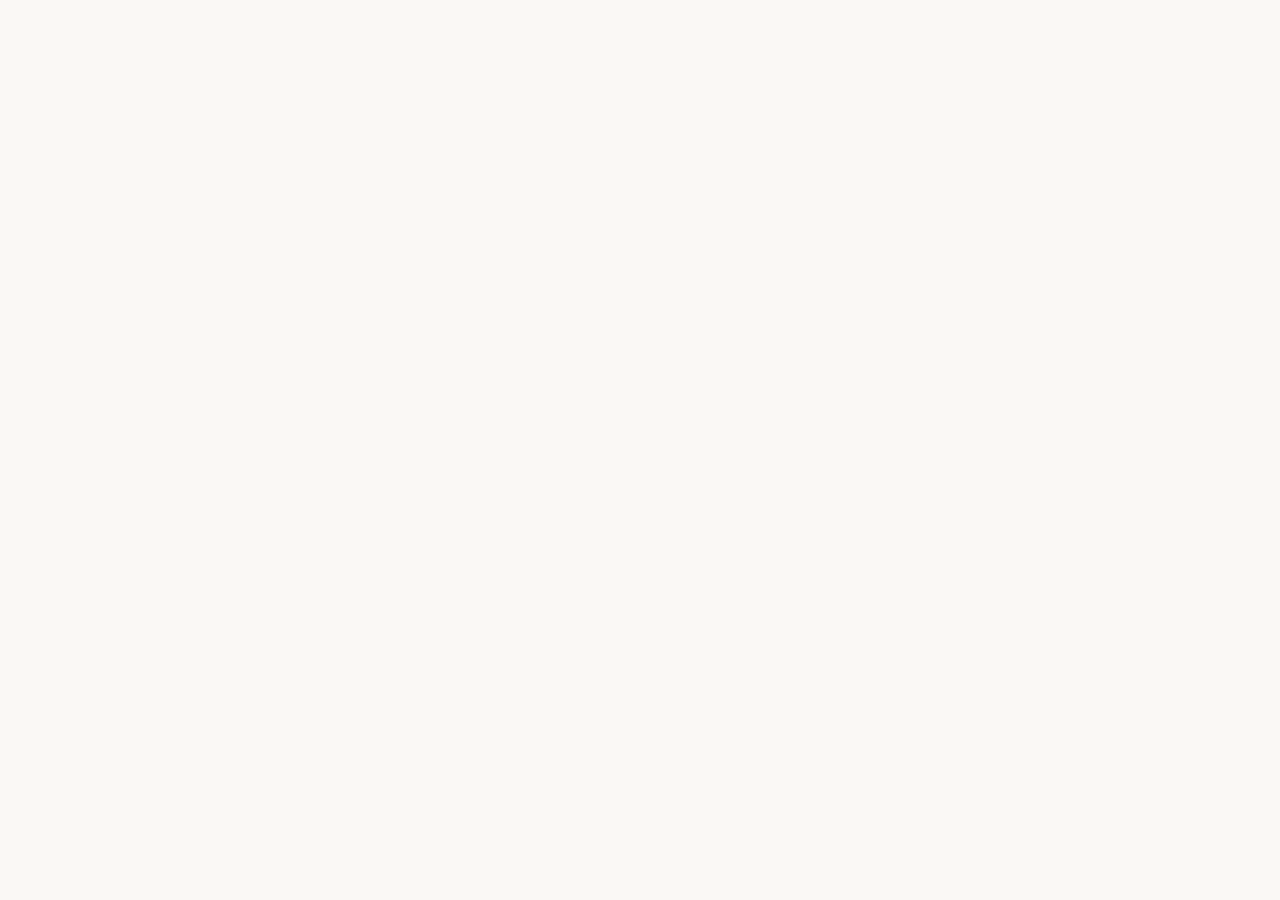
==== commit 644ab92e: "Enhance security policy and update resource links Updated content security policy to include font-sr" ====
--- a/index.html
+++ b/index.html
@@ -7,7 +7,7 @@
     <!-- Страница может обращаться только к своему проекту Supabase. Если смените проект, обновите адрес в connect-src здесь и в js/config.js. -->
     <meta
       http-equiv="Content-Security-Policy"
-      content="default-src 'none'; script-src 'self'; style-src 'self' 'unsafe-inline'; img-src 'self' blob: data:; connect-src 'self' blob: https://jmwgsvzxnfgwbrtwiyse.supabase.co; base-uri 'none'; form-action 'none'"
+      content="default-src 'none'; script-src 'self'; style-src 'self' 'unsafe-inline'; img-src 'self' blob: data:; font-src 'self'; connect-src 'self' blob: https://jmwgsvzxnfgwbrtwiyse.supabase.co; base-uri 'none'; form-action 'none'"
     />
     <title>План книги</title>
     <meta
@@ -19,17 +19,20 @@
     <link rel="icon" type="image/png" sizes="64x64" href="assets/favicon-64.png" />
     <link rel="apple-touch-icon" href="assets/apple-touch-icon.png" />
     <meta name="theme-color" content="#8b7bff" />
-    <link rel="stylesheet" href="css/themes.css?v=202610310902" />
-    <link rel="stylesheet" href="css/base.css?v=202610310902" />
-    <link rel="stylesheet" href="css/header.css?v=202610310902" />
-    <link rel="stylesheet" href="css/tabs.css?v=202610310902" />
-    <link rel="stylesheet" href="css/toolbar.css?v=202610310902" />
-    <link rel="stylesheet" href="css/blocks.css?v=202610310902" />
-    <link rel="stylesheet" href="css/tables.css?v=202610310902" />
-    <link rel="stylesheet" href="css/overlays.css?v=202610310902" />
-    <link rel="stylesheet" href="css/tour.css?v=202610310902" />
-    <link rel="stylesheet" href="css/modes.css?v=202610310902" />
-    <script src="js/theme-boot.js?v=202610310902"></script>
+    <link rel="stylesheet" href="css/fonts.css?v=202611030641" />
+    <link rel="stylesheet" href="css/themes.css?v=202611030641" />
+    <link rel="stylesheet" href="css/base.css?v=202611030641" />
+    <link rel="stylesheet" href="css/header.css?v=202611030641" />
+    <link rel="stylesheet" href="css/tabs.css?v=202611030641" />
+    <link rel="stylesheet" href="css/toolbar.css?v=202611030641" />
+    <link rel="stylesheet" href="css/layout.css?v=202611030641" />
+    <link rel="stylesheet" href="css/outline.css?v=202611030641" />
+    <link rel="stylesheet" href="css/blocks.css?v=202611030641" />
+    <link rel="stylesheet" href="css/tables.css?v=202611030641" />
+    <link rel="stylesheet" href="css/overlays.css?v=202611030641" />
+    <link rel="stylesheet" href="css/tour.css?v=202611030641" />
+    <link rel="stylesheet" href="css/modes.css?v=202611030641" />
+    <script src="js/theme-boot.js?v=202611030641"></script>
   </head>
   <body>
     <noscript>Для работы сайта нужен включённый JavaScript.</noscript>
@@ -66,89 +69,127 @@
       </symbol>
     </svg>
     <header>
-      <h1 class="logo" title="План книги">
-        <svg class="lgm" viewBox="0 0 64 64" aria-hidden="true"><use href="#lg" /></svg
-        ><span class="lgt"><b>План</b> <i>книги</i></span>
-      </h1>
-      <div class="bkw">
+      <div class="hrow">
         <button
-          id="bkc"
-          class="bkc"
+          id="obtn"
+          class="ib"
           type="button"
-          title="Книги: переключить, создать, удалить"
-        ></button>
-        <div id="bkm" class="bkm"></div>
+          aria-label="Структура вкладки"
+          title="Структура вкладки"
+        >
+          ☰
+        </button>
+        <h1 class="logo" title="План книги">
+          <svg class="lgm" viewBox="0 0 64 64" aria-hidden="true"><use href="#lg" /></svg
+          ><span class="lgt"><b>План</b> <i>книги</i></span>
+        </h1>
+        <div class="bkw">
+          <button
+            id="bkc"
+            class="bkc"
+            type="button"
+            title="Книги: переключить, создать, удалить"
+          ></button>
+          <div id="bkm" class="bkm"></div>
+        </div>
+        <div class="sr">
+          <input
+            id="q"
+            type="search"
+            name="plan-search"
+            placeholder="🔍 Поиск по сайту…"
+            autocomplete="off"
+            autocapitalize="off"
+            spellcheck="false"
+            enterkeyhint="search"
+            data-lpignore="true"
+            data-1p-ignore="true"
+            data-bwignore="true"
+            data-form-type="other"
+          />
+          <div id="sres"></div>
+        </div>
+        <div id="hacts"></div>
+        <button id="bk" type="button" title="Состояние сохранения. Нажмите, чтобы сохранить сейчас">
+          ● Сохранено
+        </button>
+        <div id="mode"></div>
+        <button id="st" class="seg" type="button" title="Настройки" aria-label="Настройки">
+          ⚙<span class="lbl"> Настройки</span>
+        </button>
       </div>
-      <div class="sr">
-        <input
-          id="q"
-          type="search"
-          name="plan-search"
-          placeholder="🔍 Поиск по сайту…"
-          autocomplete="off"
-          autocapitalize="off"
-          spellcheck="false"
-          enterkeyhint="search"
-          data-lpignore="true"
-          data-1p-ignore="true"
-          data-bwignore="true"
-          data-form-type="other"
-        />
-        <div id="sres"></div>
-      </div>
-      <button id="bk" type="button" title="Состояние сохранения. Нажмите, чтобы сохранить сейчас">
-        ● Сохранено</button
-      ><button id="st" class="seg" type="button" title="Настройки" aria-label="Настройки">
-        ⚙ Настройки
-      </button>
-      <div id="mode"></div>
+      <div id="tabs"></div>
     </header>
-    <div id="tabs"></div>
-    <div id="fmt">
-      <span class="pw"
-        ><button id="plus" type="button" title="Добавить блок">+</button>
-        <div id="pp"></div></span
-      ><button id="ftog" type="button"></button>
-      <div id="fp"></div>
+    <div id="app">
+      <aside id="outline" aria-label="Структура вкладки">
+        <h5>Структура</h5>
+        <nav id="olist"></nav>
+        <div class="pw">
+          <button id="plus" type="button" title="Добавить блок">＋ Добавить блок</button>
+          <div id="pp"></div>
+        </div>
+      </aside>
+      <main id="main"></main>
+      <aside id="fmt" aria-label="Свойства">
+        <h5>Свойства</h5>
+        <section class="isec">
+          <h6>Текст</h6>
+          <div id="fp"></div>
+        </section>
+        <section class="isec">
+          <h6>Действия</h6>
+          <div id="fact"></div>
+        </section>
+      </aside>
     </div>
-    <main id="main"></main>
+    <button
+      id="fbtn"
+      class="fab"
+      type="button"
+      aria-label="Свойства текста"
+      title="Свойства текста"
+    >
+      Aa
+    </button>
+    <div id="scrim"></div>
     <div id="gate"></div>
     <div id="mbar"></div>
     <div id="toast"></div>
     <div id="modal"></div>
-    <script src="js/config.js?v=202610310902"></script>
-    <script src="js/utils.js?v=202610310902"></script>
-    <script src="js/state.js?v=202610310902"></script>
-    <script src="js/model.js?v=202610310902"></script>
-    <script src="js/storage.js?v=202610310902"></script>
-    <script src="js/sanitize.js?v=202610310902"></script>
-    <script src="js/ui.js?v=202610310902"></script>
-    <script src="js/format.js?v=202610310902"></script>
-    <script src="js/clipboard.js?v=202610310902"></script>
-    <script src="js/blocks.js?v=202610310902"></script>
-    <script src="js/cards.js?v=202610310902"></script>
-    <script src="js/render.js?v=202610310902"></script>
-    <script src="js/addmenu.js?v=202610310902"></script>
-    <script src="js/links.js?v=202610310902"></script>
-    <script src="js/multiselect.js?v=202610310902"></script>
-    <script src="js/history.js?v=202610310902"></script>
-    <script src="js/tables.js?v=202610310902"></script>
-    <script src="js/dnd.js?v=202610310902"></script>
-    <script src="js/block-actions.js?v=202610310902"></script>
-    <script src="js/tabs.js?v=202610310902"></script>
-    <script src="js/toolbar.js?v=202610310902"></script>
-    <script src="js/search.js?v=202610310902"></script>
-    <script src="js/cloud.js?v=202610310902"></script>
-    <script src="js/images.js?v=202610310902"></script>
-    <script src="js/files.js?v=202610310902"></script>
-    <script src="js/sync.js?v=202610310902"></script>
-    <script src="js/auth.js?v=202610310902"></script>
-    <script src="js/account.js?v=202610310902"></script>
-    <script src="js/settings.js?v=202610310902"></script>
-    <script src="js/themes.js?v=202610310902"></script>
-    <script src="js/books.js?v=202610310902"></script>
-    <script src="js/tour.js?v=202610310902"></script>
-    <script src="js/backup-reminder.js?v=202610310902"></script>
-    <script src="js/main.js?v=202610310902"></script>
+    <script src="js/config.js?v=202611030641"></script>
+    <script src="js/utils.js?v=202611030641"></script>
+    <script src="js/state.js?v=202611030641"></script>
+    <script src="js/model.js?v=202611030641"></script>
+    <script src="js/storage.js?v=202611030641"></script>
+    <script src="js/sanitize.js?v=202611030641"></script>
+    <script src="js/ui.js?v=202611030641"></script>
+    <script src="js/format.js?v=202611030641"></script>
+    <script src="js/clipboard.js?v=202611030641"></script>
+    <script src="js/blocks.js?v=202611030641"></script>
+    <script src="js/cards.js?v=202611030641"></script>
+    <script src="js/render.js?v=202611030641"></script>
+    <script src="js/outline.js?v=202611030641"></script>
+    <script src="js/addmenu.js?v=202611030641"></script>
+    <script src="js/links.js?v=202611030641"></script>
+    <script src="js/multiselect.js?v=202611030641"></script>
+    <script src="js/history.js?v=202611030641"></script>
+    <script src="js/tables.js?v=202611030641"></script>
+    <script src="js/dnd.js?v=202611030641"></script>
+    <script src="js/block-actions.js?v=202611030641"></script>
+    <script src="js/tabs.js?v=202611030641"></script>
+    <script src="js/toolbar.js?v=202611030641"></script>
+    <script src="js/search.js?v=202611030641"></script>
+    <script src="js/cloud.js?v=202611030641"></script>
+    <script src="js/images.js?v=202611030641"></script>
+    <script src="js/files.js?v=202611030641"></script>
+    <script src="js/sync.js?v=202611030641"></script>
+    <script src="js/auth.js?v=202611030641"></script>
+    <script src="js/account.js?v=202611030641"></script>
+    <script src="js/settings.js?v=202611030641"></script>
+    <script src="js/themes.js?v=202611030641"></script>
+    <script src="js/books.js?v=202611030641"></script>
+    <script src="js/tour.js?v=202611030641"></script>
+    <script src="js/backup-reminder.js?v=202611030641"></script>
+    <script src="js/main.js?v=202611030641"></script>
   </body>
 </html>
--- a/css/themes.css
+++ b/css/themes.css
@@ -0,0 +1,113 @@
+/* Цвета и темы оформления (переменные цветов). */
+:root {
+  --bg: #faf8f5;
+  --card: #fff;
+  --tx: #2b2a28;
+  --mut: #8a857d;
+  --bd: #e4dfd7;
+  --ac: #6b5bd2;
+  --acbg: #efecfb;
+  box-sizing: border-box;
+  padding-top: env(safe-area-inset-top, 0px);
+  padding-bottom: env(safe-area-inset-bottom, 0px);
+}
+@media (prefers-color-scheme: dark) {
+  :root:not([data-theme='light']) {
+    --bg: #1c1b1a;
+    --card: #262523;
+    --tx: #eceae6;
+    --mut: #9a958c;
+    --bd: #3a3835;
+    --ac: #a99cff;
+    --acbg: #2e2b45;
+  }
+}
+:root[data-theme='dark'] {
+  --bg: #1c1b1a;
+  --card: #262523;
+  --tx: #eceae6;
+  --mut: #9a958c;
+  --bd: #3a3835;
+  --ac: #a99cff;
+  --acbg: #2e2b45;
+}
+:root[data-theme='sakura'] {
+  --bg: #fff3f6;
+  --card: #fffafb;
+  --tx: #3b2a31;
+  --mut: #9a7b86;
+  --bd: #f1d4dc;
+  --ac: #d6457a;
+  --acbg: #fde3ec;
+  --onac: #fff;
+  color-scheme: light;
+}
+:root[data-theme='forest'] {
+  --bg: #eff4eb;
+  --card: #fafcf7;
+  --tx: #22301f;
+  --mut: #6b7f64;
+  --bd: #d0dcc6;
+  --ac: #3b8450;
+  --acbg: #dcefd9;
+  --onac: #fff;
+  color-scheme: light;
+}
+:root[data-theme='sunset'] {
+  --bg: #fff2e5;
+  --card: #fffaf3;
+  --tx: #3a2418;
+  --mut: #9b7a63;
+  --bd: #f0d4ba;
+  --ac: #e0562f;
+  --acbg: #fddfce;
+  --onac: #fff;
+  color-scheme: light;
+}
+:root[data-theme='coffee'] {
+  --bg: #ece0cd;
+  --card: #f6eddf;
+  --tx: #3b2e22;
+  --mut: #85715b;
+  --bd: #d6c5aa;
+  --ac: #8a5628;
+  --acbg: #e7d8bf;
+  --onac: #fff;
+  color-scheme: light;
+}
+:root[data-theme='ocean'] {
+  --bg: #0e1d2a;
+  --card: #152a3b;
+  --tx: #e3f0f9;
+  --mut: #84a3b8;
+  --bd: #244059;
+  --ac: #4fc3f7;
+  --acbg: #173a52;
+  --onac: #06222f;
+  color-scheme: dark;
+}
+:root[data-theme='neon'] {
+  --bg: #0d0b1a;
+  --card: #171330;
+  --tx: #f1eaff;
+  --mut: #9c8fc9;
+  --bd: #2f2764;
+  --ac: #ff4fd8;
+  --acbg: #2b1650;
+  --onac: #1a0518;
+  color-scheme: dark;
+}
+:root[data-theme='terminal'] {
+  --bg: #050805;
+  --card: #0b120b;
+  --tx: #b6ffb6;
+  --mut: #5fa05f;
+  --bd: #1c3a1c;
+  --ac: #39ff14;
+  --acbg: #0f2a0f;
+  --onac: #021002;
+  color-scheme: dark;
+}
+:root[data-theme='terminal'] body {
+  font-family: ui-monospace, SFMono-Regular, Menlo, Consolas, monospace;
+}
--- a/css/base.css
+++ b/css/base.css
@@ -0,0 +1,38 @@
+/* Базовые стили: сброс, шрифт страницы, общие элементы. */
+* {
+  box-sizing: border-box;
+}
+html {
+  scroll-padding-top: env(safe-area-inset-top, 0px);
+}
+body {
+  margin: 0;
+  background: var(--bg);
+  color: var(--tx);
+  font:
+    16px/1.55 system-ui,
+    -apple-system,
+    'Segoe UI',
+    Roboto,
+    sans-serif;
+}
+select {
+  font: inherit;
+  font-size: 13px;
+  border: 1px solid var(--bd);
+  background: var(--card);
+  color: var(--tx);
+  border-radius: 6px;
+  padding: 2px 6px;
+  margin-bottom: 6px;
+}
+.add {
+  font: inherit;
+  font-size: 14px;
+  border: 1px dashed var(--bd);
+  background: transparent;
+  color: var(--ac);
+  border-radius: 8px;
+  padding: 5px 12px;
+  cursor: pointer;
+}
--- a/css/header.css
+++ b/css/header.css
@@ -0,0 +1,282 @@
+/* Шапка сайта: логотип, меню книг, поиск, состояние сохранения, настройки. */
+header {
+  padding: 18px 20px 12px;
+  max-width: 860px;
+  margin: 0 auto;
+  display: flex;
+  justify-content: space-between;
+  align-items: center;
+  flex-wrap: wrap;
+  gap: 8px;
+}
+header h1 {
+  margin: 0;
+  font-size: 20px;
+}
+.logo {
+  display: flex;
+  align-items: center;
+  gap: 10px;
+}
+header h1.logo {
+  font-size: 23px;
+}
+.lgm {
+  width: 38px;
+  height: 38px;
+  flex: none;
+  border-radius: 11px;
+  box-shadow: 0 3px 10px rgba(0, 0, 0, 0.18);
+}
+.lgt {
+  font-family: Georgia, 'Times New Roman', serif;
+  line-height: 1;
+  letter-spacing: 0.2px;
+  white-space: nowrap;
+}
+.lgt b {
+  font-weight: 700;
+  color: var(--tx);
+}
+.lgt i {
+  font-style: italic;
+  font-weight: 600;
+  color: var(--ac);
+  margin-left: 1px;
+}
+.bkw {
+  position: relative;
+}
+.bkc {
+  font: inherit;
+  font-size: 14px;
+  display: inline-flex;
+  align-items: center;
+  gap: 6px;
+  max-width: 230px;
+  padding: 6px 12px;
+  border: 1px solid var(--bd);
+  border-radius: 999px;
+  background: var(--card);
+  color: var(--tx);
+  cursor: pointer;
+}
+.bkc .n {
+  overflow: hidden;
+  text-overflow: ellipsis;
+  white-space: nowrap;
+  font-weight: 600;
+}
+.bkm {
+  display: none;
+  position: absolute;
+  left: 0;
+  top: 100%;
+  margin-top: 6px;
+  z-index: 30;
+  width: min(320px, 92vw);
+  padding: 8px;
+  background: var(--card);
+  border: 1px solid var(--bd);
+  border-radius: 14px;
+  box-shadow: 0 10px 30px rgba(0, 0, 0, 0.2);
+}
+.bkm.on {
+  display: block;
+}
+.bkm .bl {
+  max-height: 240px;
+  overflow: auto;
+  display: flex;
+  flex-direction: column;
+  gap: 2px;
+  margin-bottom: 2px;
+}
+.bki {
+  display: flex;
+  align-items: center;
+  gap: 8px;
+  width: 100%;
+  text-align: left;
+  font: inherit;
+  font-size: 15px;
+  border: none;
+  background: transparent;
+  color: var(--tx);
+  padding: 8px 10px;
+  border-radius: 8px;
+  cursor: pointer;
+}
+.bki:hover:not(:disabled) {
+  background: var(--acbg);
+}
+.bki.on {
+  font-weight: 600;
+  background: var(--acbg);
+}
+.bki:disabled {
+  opacity: 0.4;
+  cursor: default;
+}
+.bki.dng {
+  color: #d9534f;
+}
+.bkm hr {
+  border: none;
+  border-top: 1px solid var(--bd);
+  margin: 6px 0;
+}
+.bkm p {
+  margin: 4px 2px;
+  font-size: 14px;
+  color: var(--mut);
+}
+.bkm input[type='text'] {
+  width: 100%;
+  font: inherit;
+  padding: 8px 10px;
+  border: 1px solid var(--bd);
+  border-radius: 8px;
+  background: var(--bg);
+  color: var(--tx);
+  margin: 4px 0;
+}
+.bkm .bkchk {
+  display: flex;
+  align-items: center;
+  gap: 8px;
+  font-size: 14px;
+  margin: 4px 2px;
+}
+.bkm .bf {
+  display: flex;
+  gap: 6px;
+  margin-top: 8px;
+}
+.bkm .bf button {
+  flex: 1;
+  font: inherit;
+  padding: 8px;
+  border-radius: 8px;
+  border: 1px solid var(--bd);
+  background: var(--card);
+  color: var(--tx);
+  cursor: pointer;
+}
+.bkm .bf button.go {
+  background: var(--ac);
+  color: var(--onac, #fff);
+  border-color: var(--ac);
+}
+.bkm .bf button.dng {
+  background: #d9534f;
+  color: #fff;
+  border-color: #d9534f;
+}
+#mode {
+  display: flex;
+  border: 1px solid var(--bd);
+  border-radius: 10px;
+  overflow: hidden;
+}
+.seg {
+  font: inherit;
+  font-size: 14px;
+  border: none;
+  background: var(--card);
+  color: var(--mut);
+  padding: 6px 12px;
+  cursor: pointer;
+}
+.seg.on {
+  background: var(--ac);
+  color: var(--onac, #fff);
+}
+#bk[data-s='ok'] {
+  color: #2f9e5b;
+  border-color: #2f9e5b66;
+}
+#bk[data-s='wait'] {
+  color: #c98a12;
+  border-color: #c98a1266;
+}
+#bk[data-s='bad'] {
+  color: #d9534f;
+  border-color: #d9534f88;
+  font-weight: 600;
+}
+#st {
+  border: 1px solid var(--bd);
+  border-radius: 10px;
+}
+.sr {
+  position: relative;
+  flex: 1;
+  min-width: 140px;
+  max-width: 320px;
+}
+#q {
+  width: 100%;
+  font: inherit;
+  font-size: 14px;
+  padding: 6px 10px;
+  border: 1px solid var(--bd);
+  border-radius: 10px;
+  background: var(--card);
+  color: var(--tx);
+}
+#sres {
+  display: none;
+  position: absolute;
+  left: 0;
+  right: 0;
+  top: 100%;
+  margin-top: 4px;
+  max-height: 60vh;
+  overflow: auto;
+  background: var(--card);
+  border: 1px solid var(--bd);
+  border-radius: 12px;
+  box-shadow: 0 8px 24px rgba(0, 0, 0, 0.18);
+  z-index: 15;
+  min-width: 260px;
+}
+#sres.on {
+  display: block;
+}
+.sri {
+  display: block;
+  width: 100%;
+  text-align: left;
+  font: inherit;
+  font-size: 14px;
+  border: none;
+  border-bottom: 1px solid var(--bd);
+  background: transparent;
+  color: var(--tx);
+  padding: 8px 12px;
+  cursor: pointer;
+}
+.sri:hover {
+  background: var(--acbg);
+}
+.sri small {
+  display: block;
+  color: var(--mut);
+}
+mark {
+  background: rgba(240, 180, 0, 0.35);
+  color: inherit;
+  border-radius: 3px;
+}
+#bk {
+  font: inherit;
+  font-size: 13px;
+  padding: 4px 12px;
+  border-radius: 10px;
+  border: 1px solid var(--bd);
+  background: transparent;
+  color: var(--mut);
+  cursor: pointer;
+  white-space: nowrap;
+}
--- a/css/tabs.css
+++ b/css/tabs.css
@@ -0,0 +1,65 @@
+/* Вкладки книги. */
+.tab.on {
+  background: var(--card);
+  color: var(--tx);
+  font-weight: 600;
+  cursor: text;
+  outline: none;
+}
+.tab.dr-b {
+  box-shadow: -3px 0 0 var(--ac);
+}
+.tab.dr-a {
+  box-shadow: 3px 0 0 var(--ac);
+}
+button.tab.on {
+  cursor: default;
+}
+.tab {
+  max-width: 220px;
+  overflow: hidden;
+  text-overflow: ellipsis;
+  font: inherit;
+  border: 1px solid var(--bd);
+  border-bottom: none;
+  background: transparent;
+  color: var(--mut);
+  padding: 8px 14px;
+  border-radius: 10px 10px 0 0;
+  cursor: pointer;
+  white-space: nowrap;
+  line-height: 20px;
+}
+.tab.new {
+  color: var(--ac);
+  border-style: dashed;
+  padding: 8px 13px;
+  font-weight: 600;
+}
+#tabs {
+  display: flex;
+  gap: 6px;
+  flex-wrap: wrap;
+  padding: 0 20px 2px;
+  max-width: 860px;
+  margin: 0 auto;
+  border-bottom: 1px solid var(--bd);
+  max-height: 84px;
+  overflow-y: auto;
+  align-content: flex-start;
+  scrollbar-width: thin;
+  scrollbar-color: var(--bd) transparent;
+}
+#tabs::-webkit-scrollbar {
+  width: 8px;
+}
+#tabs::-webkit-scrollbar-track {
+  background: transparent;
+}
+#tabs::-webkit-scrollbar-thumb {
+  background: var(--bd);
+  border-radius: 8px;
+}
+#tabs::-webkit-scrollbar-thumb:hover {
+  background: var(--mut);
+}
--- a/css/toolbar.css
+++ b/css/toolbar.css
@@ -0,0 +1,269 @@
+/* Панель «Настройки текста» и меню добавления блока. */
+#fmt {
+  display: flex;
+  flex-wrap: wrap;
+  align-items: center;
+  gap: 8px;
+  position: sticky;
+  top: env(safe-area-inset-top, 0px);
+  z-index: 5;
+  max-width: 860px;
+  margin: 0 auto;
+  padding: 8px 20px;
+  background: var(--bg);
+  border-bottom: 1px solid var(--bd);
+}
+#fp {
+  display: none;
+  flex: 0 0 100%;
+  flex-wrap: wrap;
+  align-items: center;
+  gap: 6px;
+  padding-top: 8px;
+  margin-top: 2px;
+  border-top: 1px solid var(--bd);
+}
+#fmt.open #fp {
+  display: flex;
+}
+#plus {
+  font-size: 22px !important;
+  font-weight: 700;
+  width: 36px;
+  padding: 0 !important;
+  line-height: 1;
+  background: var(--ac) !important;
+  color: var(--onac, #fff) !important;
+  border-color: var(--ac) !important;
+}
+#pp {
+  display: none;
+  position: absolute;
+  left: 0;
+  top: 100%;
+  margin-top: 6px;
+  z-index: 10;
+  min-width: 210px;
+  flex-direction: column;
+  gap: 2px;
+  padding: 6px;
+  background: var(--card);
+  border: 1px solid var(--bd);
+  border-radius: 12px;
+  box-shadow: 0 8px 24px rgba(0, 0, 0, 0.18);
+}
+#pp.open {
+  display: flex;
+}
+.pw {
+  position: relative;
+  display: flex;
+}
+#fmt button:disabled {
+  opacity: 0.35;
+  cursor: default;
+}
+.szin {
+  width: 46px;
+  height: 30px;
+  font: inherit;
+  font-size: 14px;
+  padding: 0 2px;
+  border: none;
+  background: transparent;
+  color: var(--tx);
+  text-align: center;
+  -moz-appearance: textfield;
+  appearance: textfield;
+}
+.szin::-webkit-inner-spin-button,
+.szin::-webkit-outer-spin-button {
+  -webkit-appearance: none;
+  margin: 0;
+}
+.stepper {
+  display: inline-flex;
+  align-items: center;
+  border: 1px solid var(--bd);
+  border-radius: 8px;
+  overflow: hidden;
+  background: var(--card);
+}
+#fmt .stepper button {
+  border: none;
+  border-radius: 0;
+  min-width: 30px;
+  height: 30px;
+  font-size: 18px;
+  line-height: 1;
+  background: transparent;
+}
+#fmt .stepper button:hover {
+  background: var(--acbg);
+}
+.szrow {
+  display: inline-flex;
+  align-items: center;
+  gap: 6px;
+}
+.dd {
+  position: relative;
+  display: inline-block;
+}
+#fmt .ddb {
+  display: inline-flex;
+  align-items: center;
+  justify-content: space-between;
+  gap: 8px;
+  text-align: left;
+}
+#fmt .ddb.f {
+  min-width: 150px;
+}
+.ddm {
+  display: none;
+  position: absolute;
+  left: 0;
+  top: 100%;
+  margin-top: 6px;
+  z-index: 12;
+  min-width: 100%;
+  max-height: 280px;
+  overflow: auto;
+  flex-direction: column;
+  gap: 2px;
+  padding: 6px;
+  background: var(--card);
+  border: 1px solid var(--bd);
+  border-radius: 12px;
+  box-shadow: 0 8px 24px rgba(0, 0, 0, 0.18);
+}
+.dd.open .ddm {
+  display: flex;
+}
+#fmt .ddm button {
+  height: auto;
+  min-width: 0;
+  text-align: left;
+  border: none;
+  background: transparent;
+  padding: 7px 14px;
+  font-size: 15px;
+  white-space: nowrap;
+  border-radius: 8px;
+}
+#fmt .ddm button:hover,
+#fmt .ddm button.on {
+  background: var(--acbg);
+}
+#fmt .ddm button.on {
+  font-weight: 600;
+}
+#fmt #pp button {
+  height: auto;
+  text-align: left;
+  border: none;
+  background: transparent;
+  padding: 8px 12px;
+  font-size: 15px;
+}
+#fmt #pp button:hover {
+  background: var(--acbg);
+}
+#pp hr {
+  border: none;
+  border-top: 1px solid var(--bd);
+  margin: 4px 0;
+  width: 100%;
+}
+.lbl {
+  font-size: 13px;
+  color: var(--mut);
+}
+#fmt button small {
+  font-size: 11px;
+  margin-left: 3px;
+  color: var(--mut);
+}
+#fmt button svg {
+  display: block;
+}
+#fmt button {
+  font: inherit;
+  font-size: 14px;
+  min-width: 34px;
+  height: 32px;
+  border: 1px solid var(--bd);
+  background: var(--card);
+  color: var(--tx);
+  border-radius: 8px;
+  cursor: pointer;
+  padding: 0 8px;
+}
+#fmt .sw {
+  width: 24px;
+  min-width: 0;
+  height: 24px;
+  padding: 0;
+  border-radius: 50%;
+  border: 2px solid var(--card);
+  box-shadow: 0 0 0 1px var(--bd);
+}
+.sp {
+  width: 1px;
+  height: 22px;
+  background: var(--bd);
+  margin: 0 2px;
+}
+.tp {
+  display: grid;
+  grid-auto-flow: column;
+  grid-template-rows: repeat(3, 28px);
+  grid-auto-columns: 32px;
+  gap: 2px;
+  padding: 3px;
+  width: max-content;
+  background: var(--card);
+  border: 1px solid var(--bd);
+  border-radius: 10px;
+  box-shadow: 0 1px 4px rgba(0, 0, 0, 0.1);
+}
+.crow {
+  flex: 0 0 100%;
+  display: flex;
+  align-items: center;
+  flex-wrap: wrap;
+  gap: 8px;
+  padding-top: 8px;
+  margin-top: 2px;
+  border-top: 1px solid var(--bd);
+}
+#fmt input.cpick {
+  width: 26px;
+  height: 26px;
+  min-width: 0;
+  padding: 0;
+  border: none;
+  border-radius: 50%;
+  background: conic-gradient(#e5484d, #d4a017, #2fa84f, #3b82f6, #8b5cf6, #e255a1, #e5484d);
+  cursor: pointer;
+  -webkit-appearance: none;
+  appearance: none;
+  box-shadow: 0 0 0 1px var(--bd);
+}
+.cpick::-webkit-color-swatch-wrapper {
+  padding: 0;
+}
+.cpick::-webkit-color-swatch {
+  border: none;
+  border-radius: 50%;
+  opacity: 0;
+}
+.cpick::-moz-color-swatch {
+  border: none;
+  border-radius: 50%;
+  opacity: 0;
+}
+.tp.g4 {
+  grid-template-rows: repeat(4, 28px);
+}
--- a/css/blocks.css
+++ b/css/blocks.css
@@ -0,0 +1,438 @@
+/* Блоки: текст, заголовки, плашки, карточки, изображения, группы, перетаскивание. */
+.dh {
+  font: inherit;
+  font-size: 13px;
+  border: 1px solid var(--bd);
+  background: var(--card);
+  color: var(--mut);
+  border-radius: 6px;
+  padding: 1px 8px;
+  cursor: grab;
+  display: inline-block;
+  user-select: none;
+  -webkit-user-select: none;
+}
+.dragging {
+  opacity: 0.35;
+}
+.blk.dr-b {
+  box-shadow: 0 -3px 0 0 var(--ac);
+}
+.blk.dr-a {
+  box-shadow: 0 3px 0 0 var(--ac);
+}
+.card.dr-b {
+  box-shadow: -4px 0 0 0 var(--ac);
+}
+.card.dr-a {
+  box-shadow: 4px 0 0 0 var(--ac);
+}
+.blk.anc::before {
+  content: '⚓';
+  position: absolute;
+  left: 100%;
+  top: 3px;
+  margin-left: 12px;
+  font-size: 14px;
+  opacity: 0.7;
+}
+.blk.anc:hover::before,
+.blk.anc:focus-within::before {
+  opacity: 0;
+}
+.blk:hover > .tools,
+.blk:focus-within > .tools {
+  opacity: 1;
+  pointer-events: auto;
+}
+.blk.top:has(.blk:hover) > .tools {
+  opacity: 0;
+  pointer-events: none;
+}
+.img img {
+  display: block;
+  max-width: 100%;
+  border-radius: 10px;
+  margin: 0 auto;
+}
+.cap {
+  color: var(--mut);
+  font-size: 14px;
+  text-align: center;
+  margin-top: 6px;
+}
+main {
+  max-width: 860px;
+  margin: 0 auto;
+  padding: 20px 20px 60px;
+}
+.blk {
+  position: relative;
+  margin: 0 0 14px;
+  padding: 4px 0;
+  border-radius: 10px;
+}
+.tools button,
+.del {
+  font: inherit;
+  font-size: 13px;
+  border: 1px solid var(--bd);
+  background: var(--card);
+  color: var(--mut);
+  border-radius: 6px;
+  padding: 1px 8px;
+  cursor: pointer;
+}
+.sure {
+  background: #d9534f !important;
+  color: #fff !important;
+  border-color: #d9534f !important;
+}
+.ed {
+  outline: none;
+  white-space: pre-wrap;
+  word-break: break-word;
+  min-height: 1.5em;
+}
+.ed:empty::before {
+  content: attr(data-ph);
+  color: var(--mut);
+  pointer-events: none;
+}
+.ed a[data-b] {
+  color: var(--ac);
+  text-decoration: underline dotted;
+  cursor: pointer;
+}
+.ed a[data-b]::after {
+  content: '↗';
+  font-size: 0.75em;
+  margin-left: 2px;
+}
+.h1 {
+  font-size: 30px;
+  font-weight: 700;
+  line-height: 1.25;
+}
+.h2 {
+  font-size: 23px;
+  font-weight: 650;
+  line-height: 1.3;
+}
+.h3 {
+  font-size: 18px;
+  font-weight: 600;
+}
+.bar {
+  display: flex;
+  gap: 6px;
+  flex-wrap: wrap;
+  margin-top: 8px;
+}
+.warn {
+  padding: 12px 14px;
+  border-radius: 10px;
+  border-left: 5px solid;
+  display: flex;
+  gap: 10px;
+}
+.warn .ico {
+  font-size: 20px;
+  line-height: 1.4;
+}
+.warn .ed {
+  flex: 1;
+}
+.w-w {
+  background: rgba(240, 180, 0, 0.16);
+  border-color: #e0a800;
+}
+.w-r {
+  background: rgba(220, 60, 60, 0.14);
+  border-color: #d9534f;
+}
+.w-i {
+  background: rgba(107, 91, 210, 0.14);
+  border-color: #6b5bd2;
+}
+.w-o {
+  background: rgba(50, 170, 90, 0.15);
+  border-color: #32aa5a;
+}
+.grid {
+  display: grid;
+  grid-template-columns: repeat(auto-fill, minmax(210px, 1fr));
+  gap: 12px;
+}
+.card {
+  background: var(--card);
+  border: 1px solid var(--bd);
+  border-radius: 12px;
+  padding: 12px;
+  box-shadow: 0 1px 3px rgba(0, 0, 0, 0.05);
+}
+.cx {
+  float: right;
+  display: flex;
+  gap: 4px;
+}
+.ct {
+  font-weight: 650;
+  margin-bottom: 6px;
+}
+.cb {
+  color: var(--mut);
+}
+.atl {
+  display: flex;
+  flex-direction: column;
+  gap: 6px;
+  margin-top: 10px;
+  padding-top: 10px;
+  border-top: 1px dashed var(--bd);
+}
+.at {
+  display: grid;
+  grid-template-columns: minmax(64px, 36%) 1fr auto;
+  gap: 2px 8px;
+  align-items: start;
+}
+.ak {
+  color: var(--ac);
+  font-size: 13px;
+  font-weight: 650;
+  padding-top: 2px;
+}
+.av {
+  font-size: 14.5px;
+  min-width: 0;
+}
+.atx {
+  border: none;
+  background: transparent;
+  color: var(--mut);
+  cursor: pointer;
+  font-size: 13px;
+  padding: 2px 4px;
+  border-radius: 6px;
+  opacity: 0.6;
+}
+.atx:hover {
+  opacity: 1;
+  background: var(--acbg);
+}
+.atb {
+  margin-top: 8px;
+}
+.atb .add {
+  font-size: 13px;
+  padding: 4px 10px;
+}
+.blk.top {
+  padding-left: 24px;
+}
+.fold {
+  position: absolute;
+  left: 0;
+  top: 4px;
+  width: 22px;
+  height: 24px;
+  border: none;
+  background: transparent;
+  color: var(--mut);
+  cursor: pointer;
+  font-size: 14px;
+  padding: 0;
+}
+.grp {
+  border: 1px solid var(--bd);
+  border-radius: 12px;
+  padding: 12px 14px 4px;
+  background: var(--card);
+}
+.grp .blk {
+  margin-bottom: 10px;
+}
+.sum {
+  border: 1px dashed var(--bd);
+  border-radius: 10px;
+  padding: 8px 12px;
+  color: var(--mut);
+  cursor: pointer;
+}
+.more {
+  color: var(--mut);
+  font-size: 13px;
+  padding-bottom: 8px;
+}
+.blk.top.picked {
+  background: var(--acbg);
+  box-shadow: 0 0 0 2px var(--ac);
+}
+.blk.top.picked::after {
+  content: '✓';
+  position: absolute;
+  left: 3px;
+  top: 6px;
+  width: 18px;
+  height: 18px;
+  border-radius: 50%;
+  background: var(--ac);
+  color: var(--onac, #fff);
+  font-size: 12px;
+  text-align: center;
+  line-height: 18px;
+}
+.ed ul,
+.ed ol {
+  margin: 0.3em 0;
+  padding-left: 1.5em;
+}
+.ed ul {
+  list-style: disc;
+}
+.ed ol {
+  list-style: decimal;
+}
+.ed li {
+  margin: 0.1em 0;
+}
+.flash {
+  animation: fl 1.8s;
+}
+@keyframes fl {
+  0%,
+  55% {
+    background: var(--acbg);
+    box-shadow: 0 0 0 8px var(--acbg);
+  }
+  100% {
+    background: transparent;
+    box-shadow: 0 0 0 8px transparent;
+  }
+}
+.blk:focus {
+  outline: none;
+}
+.tools {
+  position: absolute;
+  left: 100%;
+  top: 0;
+  display: flex;
+  flex-direction: column;
+  gap: 6px;
+  padding-left: 8px;
+  opacity: 0;
+  pointer-events: none;
+  z-index: 2;
+  transition: opacity 0.12s;
+}
+.tools .ib {
+  width: 32px;
+  height: 28px;
+  padding: 0;
+  display: flex;
+  align-items: center;
+  justify-content: center;
+  border: none;
+  background: transparent;
+  color: var(--mut);
+  border-radius: 7px;
+  cursor: pointer;
+  font-size: 13px;
+}
+.tools .ib svg {
+  width: 16px;
+  height: 16px;
+  fill: none;
+  stroke: currentColor;
+  stroke-width: 1.6;
+  stroke-linecap: round;
+  stroke-linejoin: round;
+}
+.tools .ib svg .f {
+  fill: currentColor;
+  stroke: none;
+}
+.tools .ib:hover {
+  background: var(--acbg);
+  color: var(--ac);
+}
+.tools .ib:disabled {
+  opacity: 0.3;
+  cursor: default;
+  background: transparent;
+  color: var(--mut);
+}
+.tools .ib[draggable='true'] {
+  cursor: grab;
+}
+.tools .ib.del:hover {
+  background: rgba(217, 83, 79, 0.14);
+  color: #d9534f;
+}
+.tools .ib.sure {
+  background: #d9534f !important;
+  color: #fff !important;
+}
+.tools .anc-l {
+  display: flex;
+  align-items: center;
+  justify-content: center;
+  gap: 4px;
+  height: 30px;
+  padding: 0 6px;
+  background: var(--card);
+  border: 1px solid var(--bd);
+  border-radius: 10px;
+  font-size: 12px;
+  color: var(--mut);
+  white-space: nowrap;
+  cursor: pointer;
+  box-shadow: 0 1px 4px rgba(0, 0, 0, 0.1);
+}
+.tools .anc-l input {
+  margin: 0;
+  width: 13px;
+  height: 13px;
+  accent-color: var(--ac);
+}
+.iwrap {
+  position: relative;
+  max-width: 100%;
+  margin: 0 auto;
+}
+.iwrap img {
+  display: block;
+  width: 100%;
+  height: auto;
+  border-radius: 10px;
+}
+.irs {
+  position: absolute;
+  right: -6px;
+  bottom: -6px;
+  width: 16px;
+  height: 16px;
+  border-radius: 50%;
+  background: var(--ac);
+  border: 2px solid var(--card);
+  cursor: nwse-resize;
+  touch-action: none;
+  box-shadow: 0 1px 3px rgba(0, 0, 0, 0.3);
+  opacity: 0;
+  transition: opacity 0.12s;
+}
+.iwrap:hover .irs,
+.blk:hover .irs,
+.blk:focus-within .irs {
+  opacity: 1;
+}
+.imgerr {
+  padding: 14px;
+  border: 1px dashed var(--bd);
+  border-radius: 10px;
+  color: var(--mut);
+  text-align: center;
+  font-size: 14px;
+}
--- a/css/tables.css
+++ b/css/tables.css
@@ -0,0 +1,172 @@
+/* Таблицы и их элементы управления. */
+.rs {
+  position: absolute;
+  top: 0;
+  right: -4px;
+  width: 8px;
+  height: 100%;
+  cursor: col-resize;
+  z-index: 2;
+  touch-action: none;
+}
+.rs:hover,
+.rs:active {
+  background: rgba(107, 91, 210, 0.4);
+}
+.hrow {
+  display: flex;
+  align-items: baseline;
+  gap: 10px;
+}
+.hrow select {
+  margin: 0;
+  flex: none;
+}
+.hrow .ed {
+  flex: 1;
+}
+tr.dr-b td {
+  box-shadow: inset 0 3px 0 0 var(--ac);
+}
+tr.dr-a td {
+  box-shadow: inset 0 -3px 0 0 var(--ac);
+}
+.rh {
+  position: absolute;
+  left: 1px;
+  top: 50%;
+  transform: translateY(-50%);
+  border: none !important;
+  background: transparent !important;
+  padding: 0 2px !important;
+  font-size: 12px;
+}
+td:first-child .ed {
+  padding-left: 20px;
+}
+.tw {
+  overflow-x: auto;
+}
+table {
+  border-collapse: collapse;
+  table-layout: fixed;
+  width: 100%;
+  min-width: 480px;
+  background: var(--card);
+}
+th,
+td {
+  position: relative;
+  border: 1px solid var(--bd);
+  padding: 0;
+  vertical-align: top;
+  overflow-wrap: anywhere;
+}
+td .ed,
+th .ed {
+  padding: 8px 10px;
+  min-height: 2.4em;
+}
+th {
+  background: var(--acbg);
+  text-align: left;
+  font-weight: 600;
+}
+th.dr-b {
+  box-shadow: inset 3px 0 0 var(--ac);
+}
+th.dr-a {
+  box-shadow: inset -3px 0 0 var(--ac);
+}
+.ch {
+  position: absolute;
+  top: 1px;
+  left: 50%;
+  transform: translateX(-50%) rotate(90deg);
+  border: none !important;
+  background: transparent !important;
+  padding: 0 2px !important;
+  font-size: 12px;
+  line-height: 1;
+}
+.csel {
+  background: rgba(107, 91, 210, 0.22) !important;
+  outline: 2px solid var(--ac);
+  outline-offset: -2px;
+}
+.tw.sel-mode .ed {
+  user-select: none;
+  -webkit-user-select: none;
+  cursor: cell;
+}
+.cntl {
+  font-size: 14px;
+  color: var(--mut);
+  display: flex;
+  align-items: center;
+  gap: 6px;
+}
+.cnt {
+  width: 58px;
+  font: inherit;
+  font-size: 14px;
+  padding: 4px 6px;
+  border: 1px solid var(--bd);
+  border-radius: 8px;
+  background: var(--card);
+  color: var(--tx);
+}
+.cmenu {
+  position: fixed;
+  z-index: 60;
+  min-width: 240px;
+  padding: 6px;
+  background: var(--card);
+  border: 1px solid var(--bd);
+  border-radius: 12px;
+  box-shadow: 0 8px 24px rgba(0, 0, 0, 0.2);
+  display: flex;
+  flex-direction: column;
+  gap: 2px;
+}
+.cmi {
+  font: inherit;
+  font-size: 14px;
+  text-align: left;
+  border: none;
+  background: transparent;
+  color: var(--tx);
+  padding: 7px 10px;
+  border-radius: 8px;
+  cursor: pointer;
+}
+.cmi:hover:not(:disabled) {
+  background: var(--acbg);
+}
+.cmi.dng {
+  color: #d9534f;
+}
+.cmi:disabled {
+  opacity: 0.35;
+  cursor: default;
+}
+.cmenu hr {
+  border: none;
+  border-top: 1px solid var(--bd);
+  margin: 3px 0;
+  width: 100%;
+}
+.rsr {
+  position: absolute;
+  left: 0;
+  right: 0;
+  bottom: -4px;
+  height: 8px;
+  cursor: row-resize;
+  z-index: 2;
+  touch-action: none;
+}
+.rsr:hover,
+.rsr:active {
+  background: rgba(107, 91, 210, 0.4);
+}
--- a/css/overlays.css
+++ b/css/overlays.css
@@ -0,0 +1,417 @@
+/* Окна и всплывающие элементы: вход, настройки, уведомления, меню атрибутов, окно резервной копии. */
+.thg {
+  display: grid;
+  grid-template-columns: repeat(auto-fill, minmax(130px, 1fr));
+  gap: 6px;
+  margin-bottom: 4px;
+}
+.thb {
+  display: flex;
+  align-items: center;
+  gap: 8px;
+  font: inherit;
+  font-size: 14px;
+  text-align: left;
+  border: 2px solid var(--bd);
+  background: var(--bg);
+  color: var(--tx);
+  border-radius: 10px;
+  padding: 6px 8px;
+  cursor: pointer;
+}
+.thb.on {
+  border-color: var(--ac);
+}
+.thb i {
+  width: 20px;
+  height: 20px;
+  border-radius: 50%;
+  border: 1px solid rgba(128, 128, 128, 0.5);
+  flex: none;
+}
+.sett-note {
+  margin: 2px 0 6px;
+  font-size: 14px;
+  color: var(--mut);
+  word-break: break-all;
+}
+.box.big {
+  max-width: 580px;
+  text-align: center;
+  padding: 30px 26px;
+}
+.bigem {
+  font-size: 60px;
+  line-height: 1;
+  margin-bottom: 6px;
+}
+.box.big h3 {
+  font-size: 25px;
+  margin: 6px 0 12px;
+}
+.box.big p {
+  font-size: 16px;
+  line-height: 1.55;
+  margin: 8px 0;
+}
+.box.big ul {
+  text-align: left;
+  margin: 12px auto;
+  max-width: 440px;
+  padding-left: 22px;
+  font-size: 15.5px;
+  line-height: 1.75;
+}
+.box.big .bkdone {
+  color: #2f9e5b;
+  font-weight: 600;
+}
+.bigbtn {
+  display: block;
+  width: 100%;
+  font: inherit;
+  font-size: 18px;
+  font-weight: 600;
+  padding: 15px;
+  border-radius: 12px;
+  border: none;
+  background: var(--ac);
+  color: var(--onac, #fff);
+  cursor: pointer;
+  margin: 16px 0 8px;
+}
+.bigbtn:disabled {
+  opacity: 0.6;
+  cursor: default;
+}
+.bigsec {
+  display: block;
+  width: 100%;
+  font: inherit;
+  font-size: 15px;
+  padding: 10px;
+  border: 1px solid var(--bd);
+  border-radius: 10px;
+  background: var(--card);
+  color: var(--tx);
+  cursor: pointer;
+  margin-top: 6px;
+}
+.gbox h2.logo {
+  font-size: 30px;
+  margin: 0 0 14px;
+  gap: 12px;
+}
+.gbox h2.logo .lgm {
+  width: 50px;
+  height: 50px;
+  border-radius: 14px;
+}
+#gate {
+  position: fixed;
+  inset: 0;
+  z-index: 100;
+  background: var(--bg);
+  display: flex;
+  align-items: center;
+  justify-content: center;
+  padding: 20px;
+  overflow: auto;
+}
+.gbox {
+  max-width: 540px;
+  width: 100%;
+}
+.gbox h2 {
+  margin: 0 0 10px;
+}
+.gbox p,
+.gbox li {
+  font-size: 15px;
+}
+.gbox ol {
+  padding-left: 20px;
+}
+.gbox input {
+  width: 100%;
+  font: inherit;
+  padding: 8px 10px;
+  border: 1px solid var(--bd);
+  border-radius: 10px;
+  background: var(--card);
+  color: var(--tx);
+  margin: 6px 0;
+}
+.gbtn {
+  display: block;
+  width: 100%;
+  font: inherit;
+  font-size: 16px;
+  padding: 10px 16px;
+  margin: 8px 0;
+  border-radius: 10px;
+  border: none;
+  background: var(--ac);
+  color: var(--onac, #fff);
+  cursor: pointer;
+}
+.gbtn.s {
+  background: var(--acbg);
+  color: var(--tx);
+  border: 1px solid var(--ac);
+}
+#gmsg {
+  color: var(--mut);
+  font-size: 14px;
+  min-height: 1.4em;
+}
+.gnote {
+  color: var(--mut);
+  font-size: 13px;
+}
+.gbox a {
+  color: var(--ac);
+  font-size: 15px;
+  font-weight: 600;
+  text-decoration: underline;
+  text-underline-offset: 3px;
+}
+.gbox a:hover {
+  filter: brightness(1.15);
+}
+.gbox textarea {
+  width: 100%;
+  height: 150px;
+  font:
+    12px/1.4 ui-monospace,
+    Consolas,
+    monospace;
+  padding: 8px;
+  border: 1px solid var(--bd);
+  border-radius: 10px;
+  background: var(--card);
+  color: var(--tx);
+}
+.gbox details {
+  margin: 10px 0;
+  border: 1px solid var(--bd);
+  border-radius: 10px;
+  padding: 8px 12px;
+  background: var(--card);
+}
+#gst {
+  font-size: 14px;
+  margin: 0 0 8px;
+}
+#bst {
+  color: var(--mut);
+  font-size: 14px;
+  min-height: 1.4em;
+  margin: 8px 0;
+}
+.apop {
+  position: fixed;
+  z-index: 60;
+  width: min(310px, 92vw);
+  box-sizing: border-box;
+  background: var(--card);
+  color: var(--tx);
+  border: 1px solid var(--bd);
+  border-radius: 14px;
+  box-shadow: 0 10px 30px rgba(0, 0, 0, 0.25);
+  padding: 12px;
+}
+.apop p {
+  margin: 0 0 8px;
+  font-size: 14px;
+  color: var(--mut);
+}
+.apop .ch {
+  display: flex;
+  flex-wrap: wrap;
+  gap: 6px;
+  margin-bottom: 10px;
+}
+.apop .ch button {
+  font: inherit;
+  font-size: 14px;
+  padding: 5px 11px;
+  border: 1px solid var(--bd);
+  border-radius: 999px;
+  background: var(--bg);
+  color: var(--tx);
+  cursor: pointer;
+}
+.apop .ch button:hover {
+  background: var(--acbg);
+  border-color: var(--ac);
+}
+.apop .arow {
+  display: flex;
+  gap: 6px;
+}
+.apop input[type='text'] {
+  flex: 1;
+  min-width: 0;
+  font: inherit;
+  font-size: 14px;
+  padding: 7px 10px;
+  border: 1px solid var(--bd);
+  border-radius: 8px;
+  background: var(--bg);
+  color: var(--tx);
+}
+.apop .arow .go {
+  font: inherit;
+  font-size: 14px;
+  padding: 7px 12px;
+  border: none;
+  border-radius: 8px;
+  background: var(--ac);
+  color: var(--onac, #fff);
+  cursor: pointer;
+}
+.apop .achk {
+  display: flex;
+  align-items: center;
+  gap: 8px;
+  margin-top: 10px;
+  font-size: 13.5px;
+}
+.empty {
+  color: var(--mut);
+  text-align: center;
+  padding: 30px 0;
+}
+.it.sub {
+  margin-left: 18px;
+  width: calc(100% - 18px);
+}
+#mbar {
+  display: none;
+  position: fixed;
+  left: 0;
+  right: 0;
+  bottom: 0;
+  background: var(--card);
+  border-top: 1px solid var(--bd);
+  padding: 10px 12px calc(10px + env(safe-area-inset-bottom, 0px));
+  gap: 8px;
+  justify-content: center;
+  align-items: center;
+  flex-wrap: wrap;
+  z-index: 6;
+}
+#mbar span {
+  color: var(--mut);
+  font-size: 14px;
+}
+#mbar button {
+  font: inherit;
+  font-size: 14px;
+  border: 1px solid var(--ac);
+  background: var(--acbg);
+  color: var(--tx);
+  border-radius: 8px;
+  padding: 6px 14px;
+  cursor: pointer;
+}
+#mbar .go {
+  background: var(--ac);
+  color: var(--onac, #fff);
+}
+#mbar .go:disabled {
+  opacity: 0.4;
+  cursor: default;
+}
+#toast {
+  position: fixed;
+  left: 50%;
+  bottom: 24px;
+  transform: translateX(-50%);
+  background: var(--tx);
+  color: var(--bg);
+  padding: 8px 14px;
+  border-radius: 10px;
+  font-size: 14px;
+  opacity: 0;
+  pointer-events: none;
+  transition: opacity 0.2s;
+  max-width: 90%;
+  z-index: 20;
+}
+#toast.on {
+  opacity: 1;
+}
+#modal {
+  display: none;
+  position: fixed;
+  inset: 0;
+  background: rgba(0, 0, 0, 0.45);
+  z-index: 30;
+  align-items: center;
+  justify-content: center;
+}
+#modal.on {
+  display: flex;
+}
+.box {
+  background: var(--card);
+  border-radius: 14px;
+  padding: 16px;
+  width: 92%;
+  max-width: 460px;
+  max-height: 80vh;
+  overflow: auto;
+}
+.box h3 {
+  margin: 0 0 8px;
+  font-size: 17px;
+}
+.mh {
+  margin: 12px 0 4px;
+  font-size: 13px;
+  color: var(--mut);
+  text-transform: uppercase;
+  letter-spacing: 0.04em;
+}
+.it {
+  display: block;
+  width: 100%;
+  text-align: left;
+  font: inherit;
+  font-size: 15px;
+  border: 1px solid var(--bd);
+  background: var(--bg);
+  color: var(--tx);
+  border-radius: 8px;
+  padding: 7px 10px;
+  margin-bottom: 4px;
+  cursor: pointer;
+}
+.it.dng {
+  border-color: #d9534f;
+  color: #d9534f;
+}
+.it.dng:hover {
+  background: rgba(217, 83, 79, 0.12);
+}
+.gpre {
+  white-space: pre-wrap;
+  font:
+    12px/1.5 ui-monospace,
+    Consolas,
+    monospace;
+  margin: 6px 0;
+  color: var(--tx);
+}
+.gpre.big {
+  font-size: 16px;
+  letter-spacing: 0.04em;
+  word-break: break-all;
+  text-align: center;
+  padding: 10px;
+  border: 1px dashed var(--bd);
+  border-radius: 10px;
+  background: var(--card);
+}
--- a/css/tour.css
+++ b/css/tour.css
@@ -0,0 +1,125 @@
+/* Обучение для новых пользователей. */
+#tour {
+  position: fixed;
+  inset: 0;
+  z-index: 90;
+}
+#tour .ts {
+  position: absolute;
+  inset: 0;
+}
+#tour.c .ts {
+  background: rgba(0, 0, 0, 0.58);
+}
+#tour .th {
+  position: absolute;
+  border-radius: 12px;
+  box-shadow:
+    0 0 0 9999px rgba(0, 0, 0, 0.58),
+    0 0 0 3px var(--ac);
+  transition: all 0.25s;
+  pointer-events: none;
+}
+#tour.c .th {
+  display: none;
+}
+#tour .tc {
+  position: absolute;
+  width: min(360px, calc(100vw - 24px));
+  box-sizing: border-box;
+  background: var(--card);
+  color: var(--tx);
+  border: 1px solid var(--bd);
+  border-radius: 16px;
+  padding: 18px 18px 14px;
+  box-shadow: 0 12px 40px rgba(0, 0, 0, 0.35);
+}
+#tour.c .tc {
+  left: 50%;
+  top: 50%;
+  transform: translate(-50%, -50%);
+  width: min(440px, calc(100vw - 24px));
+  padding: 26px 24px 18px;
+  text-align: center;
+}
+#tour .tc h4 {
+  margin: 0 0 8px;
+  font-size: 19px;
+}
+#tour.c .tc h4 {
+  font-size: 23px;
+}
+#tour .tc p {
+  margin: 0 0 14px;
+  font-size: 15.5px;
+  line-height: 1.55;
+}
+#tour .tp {
+  display: flex;
+  align-items: center;
+  gap: 8px;
+  font-size: 12.5px;
+  color: var(--mut);
+  margin-bottom: 12px;
+}
+#tour.c .tp {
+  justify-content: center;
+}
+#tour .tdots {
+  display: flex;
+  gap: 4px;
+}
+#tour .tdots i {
+  width: 7px;
+  height: 7px;
+  border-radius: 50%;
+  background: var(--bd);
+}
+#tour .tdots i.on {
+  background: var(--ac);
+}
+#tour .tbtns {
+  display: flex;
+  gap: 8px;
+  align-items: center;
+}
+#tour.c .tbtns {
+  justify-content: center;
+  flex-direction: column-reverse;
+  gap: 6px;
+}
+#tour .tbtns .sk {
+  margin-right: auto;
+  border: none;
+  background: transparent;
+  color: var(--mut);
+  font: inherit;
+  font-size: 14px;
+  text-decoration: underline;
+  cursor: pointer;
+  padding: 6px 4px;
+}
+#tour.c .tbtns .sk {
+  margin: 0;
+}
+#tour .tbtns .b,
+#tour .tbtns .n {
+  font: inherit;
+  font-size: 15px;
+  padding: 9px 16px;
+  border-radius: 10px;
+  cursor: pointer;
+  border: 1px solid var(--bd);
+  background: var(--card);
+  color: var(--tx);
+}
+#tour .tbtns .n {
+  background: var(--ac);
+  color: var(--onac, #fff);
+  border-color: var(--ac);
+  font-weight: 600;
+}
+#tour.c .tbtns .n {
+  padding: 12px 28px;
+  font-size: 17px;
+}
--- a/css/modes.css
+++ b/css/modes.css
@@ -0,0 +1,93 @@
+/* Режимы: чтение и выделение нескольких блоков. */
+body.read .rs,
+body.read .dh,
+body.mm .rs,
+body.mm .dh {
+  display: none;
+}
+body.read .blk.anc::before,
+body.mm .blk.anc::before {
+  display: none;
+}
+body:not(.read) main {
+  max-width: 924px;
+  padding-right: 92px;
+}
+body:not(.read) .grp {
+  padding-right: 92px;
+}
+body.read .cap:empty {
+  display: none;
+}
+body.mm main {
+  padding-bottom: 110px;
+}
+body.mm #toast {
+  bottom: 84px;
+}
+body.read .atb,
+body.read .atx,
+body.read .at.ae {
+  display: none;
+}
+body.read .atl:not(:has(.at:not(.ae))) {
+  display: none;
+}
+body.mm #mbar {
+  display: flex;
+}
+body.mm #fmt,
+body.mm .tools,
+body.mm .fold,
+body.mm .bar,
+body.mm select,
+body.mm .del {
+  display: none;
+}
+body.mm .blk.top {
+  cursor: pointer;
+  user-select: none;
+  -webkit-user-select: none;
+  transition:
+    box-shadow 0.15s,
+    background 0.15s;
+}
+body.mm .blk.top .ed {
+  pointer-events: none;
+}
+body.mm .blk.top:hover {
+  box-shadow:
+    0 0 0 2px var(--ac),
+    0 0 18px 3px var(--ac);
+}
+body.read .tools,
+body.read #fmt,
+body.read .bar,
+body.read select,
+body.read .del,
+body.read .tab.new {
+  display: none;
+}
+body.read main {
+  padding-bottom: 50px;
+}
+body.read .ed:empty::before {
+  content: '';
+}
+body.read .tab.on {
+  cursor: default;
+}
+body.read #toast {
+  bottom: 24px;
+}
+body:not(.read) th .ed {
+  padding-top: 16px;
+}
+body.read .rsr,
+body.mm .rsr {
+  display: none;
+}
+body.read .irs,
+body.mm .irs {
+  display: none;
+}
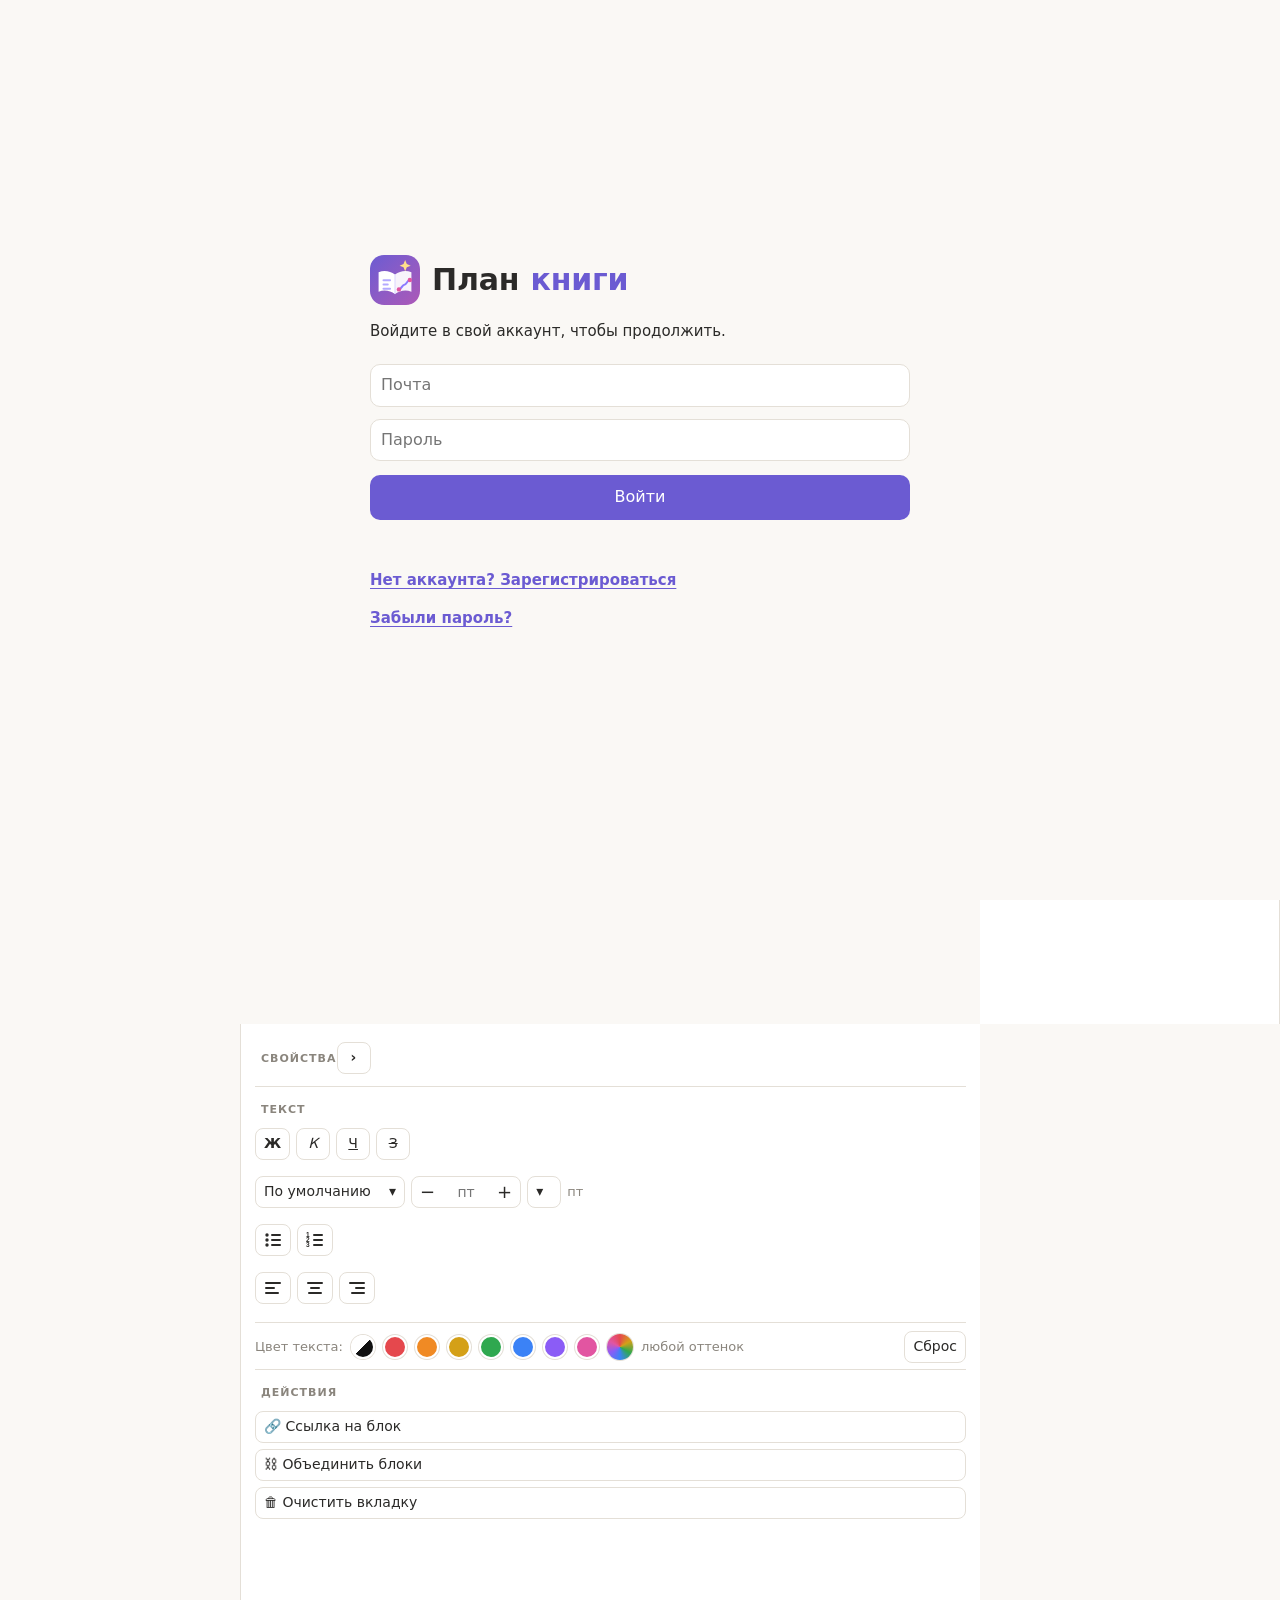
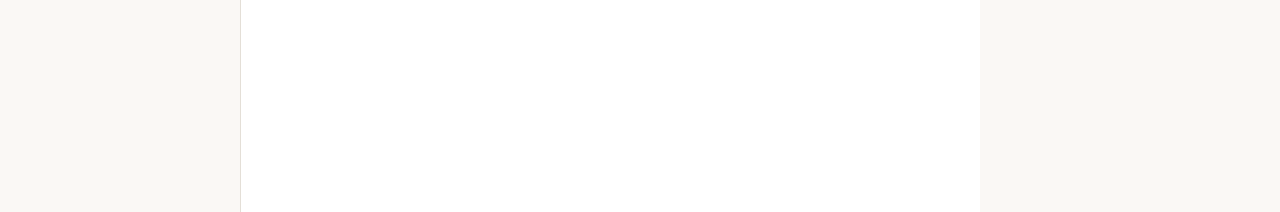
==== commit 88d31ec7: "Add files via upload" ====
--- a/index.html
+++ b/index.html
@@ -9,7 +9,7 @@
       http-equiv="Content-Security-Policy"
       content="default-src 'none'; script-src 'self'; style-src 'self' 'unsafe-inline'; img-src 'self' blob: data:; font-src 'self'; connect-src 'self' blob: https://jmwgsvzxnfgwbrtwiyse.supabase.co; base-uri 'none'; form-action 'none'"
     />
-    <title>План книги</title>
+    <title>Book Planner</title>
     <meta
       name="description"
       content="Планировщик сюжета книги: книги, вкладки, блоки, карточки героев."
@@ -19,20 +19,20 @@
     <link rel="icon" type="image/png" sizes="64x64" href="assets/favicon-64.png" />
     <link rel="apple-touch-icon" href="assets/apple-touch-icon.png" />
     <meta name="theme-color" content="#8b7bff" />
-    <link rel="stylesheet" href="css/fonts.css?v=202611030641" />
-    <link rel="stylesheet" href="css/themes.css?v=202611030641" />
-    <link rel="stylesheet" href="css/base.css?v=202611030641" />
-    <link rel="stylesheet" href="css/header.css?v=202611030641" />
-    <link rel="stylesheet" href="css/tabs.css?v=202611030641" />
-    <link rel="stylesheet" href="css/toolbar.css?v=202611030641" />
-    <link rel="stylesheet" href="css/layout.css?v=202611030641" />
-    <link rel="stylesheet" href="css/outline.css?v=202611030641" />
-    <link rel="stylesheet" href="css/blocks.css?v=202611030641" />
-    <link rel="stylesheet" href="css/tables.css?v=202611030641" />
-    <link rel="stylesheet" href="css/overlays.css?v=202611030641" />
-    <link rel="stylesheet" href="css/tour.css?v=202611030641" />
-    <link rel="stylesheet" href="css/modes.css?v=202611030641" />
-    <script src="js/theme-boot.js?v=202611030641"></script>
+    <link rel="stylesheet" href="css/fonts.css?v=202611060315" />
+    <link rel="stylesheet" href="css/themes.css?v=202611060315" />
+    <link rel="stylesheet" href="css/base.css?v=202611060315" />
+    <link rel="stylesheet" href="css/header.css?v=202611060315" />
+    <link rel="stylesheet" href="css/tabs.css?v=202611060315" />
+    <link rel="stylesheet" href="css/toolbar.css?v=202611060315" />
+    <link rel="stylesheet" href="css/layout.css?v=202611060315" />
+    <link rel="stylesheet" href="css/outline.css?v=202611060315" />
+    <link rel="stylesheet" href="css/blocks.css?v=202611060315" />
+    <link rel="stylesheet" href="css/tables.css?v=202611060315" />
+    <link rel="stylesheet" href="css/overlays.css?v=202611060315" />
+    <link rel="stylesheet" href="css/tour.css?v=202611060315" />
+    <link rel="stylesheet" href="css/modes.css?v=202611060315" />
+    <script src="js/theme-boot.js?v=202611060315"></script>
   </head>
   <body>
     <noscript>Для работы сайта нужен включённый JavaScript.</noscript>
@@ -69,7 +69,7 @@
       </symbol>
     </svg>
     <header>
-      <div class="hrow">
+      <div class="htop">
         <button
           id="obtn"
           class="ib"
@@ -79,9 +79,9 @@
         >
           ☰
         </button>
-        <h1 class="logo" title="План книги">
+        <h1 class="logo" title="Book Planner">
           <svg class="lgm" viewBox="0 0 64 64" aria-hidden="true"><use href="#lg" /></svg
-          ><span class="lgt"><b>План</b> <i>книги</i></span>
+          ><span class="lgt"><b>Book</b> <i>Planner</i></span>
         </h1>
         <div class="bkw">
           <button
@@ -114,6 +114,16 @@
           ● Сохранено
         </button>
         <div id="mode"></div>
+        <button
+          id="pbtn"
+          class="ib"
+          type="button"
+          aria-label="Свойства: показать или скрыть"
+          title="Свойства: показать или скрыть"
+          aria-pressed="true"
+        >
+          Aa
+        </button>
         <button id="st" class="seg" type="button" title="Настройки" aria-label="Настройки">
           ⚙<span class="lbl"> Настройки</span>
         </button>
@@ -121,8 +131,35 @@
       <div id="tabs"></div>
     </header>
     <div id="app">
+      <div
+        id="rzo"
+        class="rz"
+        role="separator"
+        aria-orientation="vertical"
+        tabindex="0"
+        title="Потяните, чтобы изменить ширину (двойной щелчок — вернуть)"
+      ></div>
+      <div
+        id="rzp"
+        class="rz"
+        role="separator"
+        aria-orientation="vertical"
+        tabindex="0"
+        title="Потяните, чтобы изменить ширину (двойной щелчок — вернуть)"
+      ></div>
       <aside id="outline" aria-label="Структура вкладки">
-        <h5>Структура</h5>
+        <h5>
+          <span>Структура</span
+          ><button
+            class="pcl"
+            type="button"
+            data-p="outline"
+            title="Скрыть панель"
+            aria-label="Скрыть структуру"
+          >
+            ‹
+          </button>
+        </h5>
         <nav id="olist"></nav>
         <div class="pw">
           <button id="plus" type="button" title="Добавить блок">＋ Добавить блок</button>
@@ -131,7 +168,18 @@
       </aside>
       <main id="main"></main>
       <aside id="fmt" aria-label="Свойства">
-        <h5>Свойства</h5>
+        <h5>
+          <span>Свойства</span
+          ><button
+            class="pcl"
+            type="button"
+            data-p="insp"
+            title="Скрыть панель"
+            aria-label="Скрыть свойства"
+          >
+            ›
+          </button>
+        </h5>
         <section class="isec">
           <h6>Текст</h6>
           <div id="fp"></div>
@@ -156,40 +204,40 @@
     <div id="mbar"></div>
     <div id="toast"></div>
     <div id="modal"></div>
-    <script src="js/config.js?v=202611030641"></script>
-    <script src="js/utils.js?v=202611030641"></script>
-    <script src="js/state.js?v=202611030641"></script>
-    <script src="js/model.js?v=202611030641"></script>
-    <script src="js/storage.js?v=202611030641"></script>
-    <script src="js/sanitize.js?v=202611030641"></script>
-    <script src="js/ui.js?v=202611030641"></script>
-    <script src="js/format.js?v=202611030641"></script>
-    <script src="js/clipboard.js?v=202611030641"></script>
-    <script src="js/blocks.js?v=202611030641"></script>
-    <script src="js/cards.js?v=202611030641"></script>
-    <script src="js/render.js?v=202611030641"></script>
-    <script src="js/outline.js?v=202611030641"></script>
-    <script src="js/addmenu.js?v=202611030641"></script>
-    <script src="js/links.js?v=202611030641"></script>
-    <script src="js/multiselect.js?v=202611030641"></script>
-    <script src="js/history.js?v=202611030641"></script>
-    <script src="js/tables.js?v=202611030641"></script>
-    <script src="js/dnd.js?v=202611030641"></script>
-    <script src="js/block-actions.js?v=202611030641"></script>
-    <script src="js/tabs.js?v=202611030641"></script>
-    <script src="js/toolbar.js?v=202611030641"></script>
-    <script src="js/search.js?v=202611030641"></script>
-    <script src="js/cloud.js?v=202611030641"></script>
-    <script src="js/images.js?v=202611030641"></script>
-    <script src="js/files.js?v=202611030641"></script>
-    <script src="js/sync.js?v=202611030641"></script>
-    <script src="js/auth.js?v=202611030641"></script>
-    <script src="js/account.js?v=202611030641"></script>
-    <script src="js/settings.js?v=202611030641"></script>
-    <script src="js/themes.js?v=202611030641"></script>
-    <script src="js/books.js?v=202611030641"></script>
-    <script src="js/tour.js?v=202611030641"></script>
-    <script src="js/backup-reminder.js?v=202611030641"></script>
-    <script src="js/main.js?v=202611030641"></script>
+    <script src="js/config.js?v=202611060315"></script>
+    <script src="js/utils.js?v=202611060315"></script>
+    <script src="js/state.js?v=202611060315"></script>
+    <script src="js/model.js?v=202611060315"></script>
+    <script src="js/storage.js?v=202611060315"></script>
+    <script src="js/sanitize.js?v=202611060315"></script>
+    <script src="js/ui.js?v=202611060315"></script>
+    <script src="js/format.js?v=202611060315"></script>
+    <script src="js/clipboard.js?v=202611060315"></script>
+    <script src="js/blocks.js?v=202611060315"></script>
+    <script src="js/cards.js?v=202611060315"></script>
+    <script src="js/render.js?v=202611060315"></script>
+    <script src="js/outline.js?v=202611060315"></script>
+    <script src="js/addmenu.js?v=202611060315"></script>
+    <script src="js/links.js?v=202611060315"></script>
+    <script src="js/multiselect.js?v=202611060315"></script>
+    <script src="js/history.js?v=202611060315"></script>
+    <script src="js/tables.js?v=202611060315"></script>
+    <script src="js/dnd.js?v=202611060315"></script>
+    <script src="js/block-actions.js?v=202611060315"></script>
+    <script src="js/tabs.js?v=202611060315"></script>
+    <script src="js/toolbar.js?v=202611060315"></script>
+    <script src="js/search.js?v=202611060315"></script>
+    <script src="js/cloud.js?v=202611060315"></script>
+    <script src="js/images.js?v=202611060315"></script>
+    <script src="js/files.js?v=202611060315"></script>
+    <script src="js/sync.js?v=202611060315"></script>
+    <script src="js/auth.js?v=202611060315"></script>
+    <script src="js/account.js?v=202611060315"></script>
+    <script src="js/settings.js?v=202611060315"></script>
+    <script src="js/themes.js?v=202611060315"></script>
+    <script src="js/books.js?v=202611060315"></script>
+    <script src="js/tour.js?v=202611060315"></script>
+    <script src="js/backup-reminder.js?v=202611060315"></script>
+    <script src="js/main.js?v=202611060315"></script>
   </body>
 </html>
--- a/css/header.css
+++ b/css/header.css
@@ -1,13 +1,11 @@
 /* Шапка сайта: логотип, меню книг, поиск, состояние сохранения, настройки. */
 header {
-  padding: 18px 20px 12px;
-  max-width: 860px;
-  margin: 0 auto;
-  display: flex;
-  justify-content: space-between;
-  align-items: center;
-  flex-wrap: wrap;
-  gap: 8px;
+  position: sticky;
+  top: 0;
+  z-index: 20;
+  background: var(--bg);
+  border-bottom: 1px solid var(--bd);
+  padding: 10px 20px 0;
 }
 header h1 {
   margin: 0;
@@ -25,22 +23,28 @@
   width: 38px;
   height: 38px;
   flex: none;
-  border-radius: 11px;
-  box-shadow: 0 3px 10px rgba(0, 0, 0, 0.18);
+  border-radius: 10px;
+  box-shadow: none;
 }
 .lgt {
-  font-family: Georgia, 'Times New Roman', serif;
+  font-family:
+    'Manrope',
+    system-ui,
+    -apple-system,
+    'Segoe UI',
+    Roboto,
+    sans-serif;
   line-height: 1;
-  letter-spacing: 0.2px;
+  letter-spacing: -0.2px;
   white-space: nowrap;
 }
 .lgt b {
+  font-weight: 800;
+  color: var(--tx);
+}
+.lgt i {
+  font-style: normal;
   font-weight: 700;
-  color: var(--tx);
-}
-.lgt i {
-  font-style: italic;
-  font-weight: 600;
   color: var(--ac);
   margin-left: 1px;
 }
@@ -56,7 +60,7 @@
   max-width: 230px;
   padding: 6px 12px;
   border: 1px solid var(--bd);
-  border-radius: 999px;
+  border-radius: 10px;
   background: var(--card);
   color: var(--tx);
   cursor: pointer;
@@ -79,7 +83,7 @@
   background: var(--card);
   border: 1px solid var(--bd);
   border-radius: 14px;
-  box-shadow: 0 10px 30px rgba(0, 0, 0, 0.2);
+  box-shadow: var(--sh2);
 }
 .bkm.on {
   display: block;
@@ -119,7 +123,7 @@
   cursor: default;
 }
 .bki.dng {
-  color: #d9534f;
+  color: var(--dng);
 }
 .bkm hr {
   border: none;
@@ -169,51 +173,60 @@
   border-color: var(--ac);
 }
 .bkm .bf button.dng {
-  background: #d9534f;
+  background: var(--dng);
   color: #fff;
-  border-color: #d9534f;
+  border-color: var(--dng);
 }
 #mode {
   display: flex;
   border: 1px solid var(--bd);
-  border-radius: 10px;
-  overflow: hidden;
+  border-radius: 12px;
+  overflow: visible;
+  padding: 3px;
+  gap: 2px;
+  background: var(--bg);
 }
 .seg {
   font: inherit;
   font-size: 14px;
   border: none;
-  background: var(--card);
+  background: transparent;
   color: var(--mut);
   padding: 6px 12px;
   cursor: pointer;
+  border-radius: 9px;
+  font-weight: 600;
 }
 .seg.on {
-  background: var(--ac);
-  color: var(--onac, #fff);
+  background: var(--card);
+  color: var(--tx);
+  box-shadow:
+    var(--sh1),
+    0 0 0 1px var(--bd);
 }
 #bk[data-s='ok'] {
-  color: #2f9e5b;
-  border-color: #2f9e5b66;
+  color: var(--ok);
+  border-color: color-mix(in srgb, var(--ok) 40%, transparent);
 }
 #bk[data-s='wait'] {
-  color: #c98a12;
-  border-color: #c98a1266;
+  color: var(--warn);
+  border-color: color-mix(in srgb, var(--warn) 40%, transparent);
 }
 #bk[data-s='bad'] {
-  color: #d9534f;
-  border-color: #d9534f88;
+  color: var(--dng);
+  border-color: color-mix(in srgb, var(--dng) 53%, transparent);
   font-weight: 600;
 }
 #st {
   border: 1px solid var(--bd);
   border-radius: 10px;
+  background: var(--card);
 }
 .sr {
   position: relative;
   flex: 1;
   min-width: 140px;
-  max-width: 320px;
+  max-width: 340px;
 }
 #q {
   width: 100%;
@@ -237,7 +250,7 @@
   background: var(--card);
   border: 1px solid var(--bd);
   border-radius: 12px;
-  box-shadow: 0 8px 24px rgba(0, 0, 0, 0.18);
+  box-shadow: var(--sh2);
   z-index: 15;
   min-width: 260px;
 }
@@ -280,3 +293,45 @@
   cursor: pointer;
   white-space: nowrap;
 }
+
+/* Верхний ряд шапки и кнопки-значки (отмена, возврат, структура) */
+.hrow {
+  display: flex;
+  align-items: center;
+  gap: 10px;
+  flex-wrap: wrap;
+  max-width: 1480px;
+  margin: 0 auto;
+}
+#hacts {
+  display: flex;
+  gap: 4px;
+  margin-left: auto;
+}
+#hacts button,
+.ib {
+  width: 34px;
+  height: 34px;
+  display: inline-grid;
+  place-items: center;
+  font: inherit;
+  font-size: 17px;
+  line-height: 1;
+  border: 1px solid var(--bd);
+  border-radius: 10px;
+  background: var(--card);
+  color: var(--tx);
+  cursor: pointer;
+  padding: 0;
+}
+#hacts button:hover:not(:disabled),
+.ib:hover {
+  background: var(--acbg);
+}
+#hacts button:disabled {
+  opacity: 0.35;
+  cursor: default;
+}
+#obtn {
+  display: none;
+}
--- a/css/tabs.css
+++ b/css/tabs.css
@@ -1,10 +1,11 @@
 /* Вкладки книги. */
 .tab.on {
-  background: var(--card);
-  color: var(--tx);
-  font-weight: 600;
+  background: var(--acbg);
+  color: var(--ac);
+  font-weight: 700;
   cursor: text;
   outline: none;
+  border-color: transparent;
 }
 .tab.dr-b {
   box-shadow: -3px 0 0 var(--ac);
@@ -21,37 +22,37 @@
   text-overflow: ellipsis;
   font: inherit;
   border: 1px solid var(--bd);
-  border-bottom: none;
-  background: transparent;
+  background: var(--card);
   color: var(--mut);
-  padding: 8px 14px;
-  border-radius: 10px 10px 0 0;
+  padding: 7px 16px;
+  border-radius: 999px;
   cursor: pointer;
   white-space: nowrap;
   line-height: 20px;
+  font-weight: 600;
+  flex: 0 0 auto;
 }
 .tab.new {
   color: var(--ac);
   border-style: dashed;
-  padding: 8px 13px;
+  padding: 7px 15px;
   font-weight: 600;
+  background: transparent;
 }
 #tabs {
   display: flex;
   gap: 6px;
-  flex-wrap: wrap;
-  padding: 0 20px 2px;
-  max-width: 860px;
+  flex-wrap: nowrap;
+  padding: 8px 0 10px;
+  max-width: 1480px;
   margin: 0 auto;
-  border-bottom: 1px solid var(--bd);
-  max-height: 84px;
-  overflow-y: auto;
-  align-content: flex-start;
+  overflow-x: auto;
+  overflow-y: hidden;
   scrollbar-width: thin;
   scrollbar-color: var(--bd) transparent;
 }
 #tabs::-webkit-scrollbar {
-  width: 8px;
+  height: 8px;
 }
 #tabs::-webkit-scrollbar-track {
   background: transparent;
--- a/css/toolbar.css
+++ b/css/toolbar.css
@@ -1,64 +1,4 @@
 /* Панель «Настройки текста» и меню добавления блока. */
-#fmt {
-  display: flex;
-  flex-wrap: wrap;
-  align-items: center;
-  gap: 8px;
-  position: sticky;
-  top: env(safe-area-inset-top, 0px);
-  z-index: 5;
-  max-width: 860px;
-  margin: 0 auto;
-  padding: 8px 20px;
-  background: var(--bg);
-  border-bottom: 1px solid var(--bd);
-}
-#fp {
-  display: none;
-  flex: 0 0 100%;
-  flex-wrap: wrap;
-  align-items: center;
-  gap: 6px;
-  padding-top: 8px;
-  margin-top: 2px;
-  border-top: 1px solid var(--bd);
-}
-#fmt.open #fp {
-  display: flex;
-}
-#plus {
-  font-size: 22px !important;
-  font-weight: 700;
-  width: 36px;
-  padding: 0 !important;
-  line-height: 1;
-  background: var(--ac) !important;
-  color: var(--onac, #fff) !important;
-  border-color: var(--ac) !important;
-}
-#pp {
-  display: none;
-  position: absolute;
-  left: 0;
-  top: 100%;
-  margin-top: 6px;
-  z-index: 10;
-  min-width: 210px;
-  flex-direction: column;
-  gap: 2px;
-  padding: 6px;
-  background: var(--card);
-  border: 1px solid var(--bd);
-  border-radius: 12px;
-  box-shadow: 0 8px 24px rgba(0, 0, 0, 0.18);
-}
-#pp.open {
-  display: flex;
-}
-.pw {
-  position: relative;
-  display: flex;
-}
 #fmt button:disabled {
   opacity: 0.35;
   cursor: default;
@@ -136,7 +76,7 @@
   background: var(--card);
   border: 1px solid var(--bd);
   border-radius: 12px;
-  box-shadow: 0 8px 24px rgba(0, 0, 0, 0.18);
+  box-shadow: var(--sh2);
 }
 .dd.open .ddm {
   display: flex;
@@ -158,23 +98,6 @@
 }
 #fmt .ddm button.on {
   font-weight: 600;
-}
-#fmt #pp button {
-  height: auto;
-  text-align: left;
-  border: none;
-  background: transparent;
-  padding: 8px 12px;
-  font-size: 15px;
-}
-#fmt #pp button:hover {
-  background: var(--acbg);
-}
-#pp hr {
-  border: none;
-  border-top: 1px solid var(--bd);
-  margin: 4px 0;
-  width: 100%;
 }
 .lbl {
   font-size: 13px;
@@ -209,12 +132,6 @@
   border: 2px solid var(--card);
   box-shadow: 0 0 0 1px var(--bd);
 }
-.sp {
-  width: 1px;
-  height: 22px;
-  background: var(--bd);
-  margin: 0 2px;
-}
 .tp {
   display: grid;
   grid-auto-flow: column;
@@ -226,7 +143,7 @@
   background: var(--card);
   border: 1px solid var(--bd);
   border-radius: 10px;
-  box-shadow: 0 1px 4px rgba(0, 0, 0, 0.1);
+  box-shadow: var(--sh1);
 }
 .crow {
   flex: 0 0 100%;
--- a/css/layout.css
+++ b/css/layout.css
@@ -0,0 +1,245 @@
+/* Раскладка страницы: шапка сверху, слева структура вкладки, в центре записи, справа свойства.
+   На узких экранах (телефон, планшет) боковые панели прячутся и выезжают по кнопкам. */
+:root {
+  --hh: 112px; /* высота шапки, обновляется скриптом */
+}
+#app {
+  display: grid;
+  grid-template-columns: 240px minmax(0, 1fr) 300px;
+  max-width: 1480px;
+  margin: 0 auto;
+  align-items: start;
+}
+#outline,
+#fmt {
+  position: sticky;
+  top: var(--hh);
+  max-height: calc(100vh - var(--hh));
+  box-sizing: border-box;
+  padding: 18px 14px;
+  background: var(--card);
+}
+#outline {
+  border-right: 1px solid var(--bd);
+  overflow-y: auto;
+  min-height: calc(100vh - var(--hh));
+}
+#fmt {
+  border-left: 1px solid var(--bd);
+  min-height: calc(100vh - var(--hh));
+}
+#outline h5,
+#fmt h5 {
+  margin: 0 6px 12px;
+  font-size: 11px;
+  letter-spacing: 1px;
+  text-transform: uppercase;
+  color: var(--mut);
+}
+.isec {
+  border-top: 1px solid var(--bd);
+  padding: 14px 0 6px;
+}
+.isec h6 {
+  margin: 0 6px 10px;
+  font-size: 11px;
+  letter-spacing: 1px;
+  text-transform: uppercase;
+  color: var(--mut);
+  font-weight: 700;
+}
+#fp {
+  display: flex;
+  flex-wrap: wrap;
+  align-items: center;
+  gap: 6px;
+}
+#fp .sp {
+  flex: 0 0 100%;
+  height: 0;
+  margin: 2px 0;
+}
+#fact {
+  display: grid;
+  gap: 6px;
+}
+#fact button {
+  width: 100%;
+  text-align: left;
+}
+#fmt .dd {
+  position: relative;
+}
+.fab,
+#fbtn {
+  display: none;
+}
+#scrim {
+  display: none;
+}
+#st .lbl {
+  display: inline;
+}
+body.read #fmt,
+body.mm #fmt,
+body.read .pw,
+body.mm .pw {
+  display: none;
+}
+body.read #app,
+body.mm #app {
+  grid-template-columns: 240px minmax(0, 1fr);
+}
+
+/* центральная колонка занимает всю доступную ширину; ширину текста ограничивает сам main */
+#app > main {
+  width: 100%;
+  box-sizing: border-box;
+}
+
+@media (max-width: 1280px) {
+  #st .lbl {
+    display: none;
+  }
+}
+
+@media (max-width: 1099px) {
+  #app,
+  body.read #app,
+  body.mm #app {
+    display: block;
+  }
+  #obtn {
+    display: inline-grid;
+  }
+  .lgt {
+    display: none;
+  }
+  #outline {
+    position: fixed;
+    top: 0;
+    bottom: 0;
+    left: 0;
+    width: min(320px, 88vw);
+    max-height: none;
+    z-index: 70;
+    padding-top: max(18px, env(safe-area-inset-top));
+    box-shadow: var(--sh2);
+    transform: translateX(-105%);
+    transition: transform 0.2s;
+  }
+  body.show-outline #outline {
+    transform: none;
+  }
+  #fmt {
+    position: fixed;
+    left: 0;
+    right: 0;
+    bottom: 0;
+    top: auto;
+    max-height: 62vh;
+    min-height: 0;
+    overflow-y: auto;
+    z-index: 70;
+    border: none;
+    border-radius: var(--r3) var(--r3) 0 0;
+    box-shadow: var(--sh2);
+    padding-bottom: max(18px, env(safe-area-inset-bottom));
+    transform: translateY(105%);
+    transition: transform 0.2s;
+  }
+  body.show-insp #fmt {
+    transform: none;
+  }
+  #fmt .ddm {
+    position: static;
+    box-shadow: none;
+    margin-top: 6px;
+    max-height: 200px;
+  }
+  .szrow {
+    flex-wrap: wrap;
+  }
+  .fab,
+  #fbtn {
+    display: grid;
+    place-items: center;
+    position: fixed;
+    right: 16px;
+    bottom: calc(16px + env(safe-area-inset-bottom));
+    width: 52px;
+    height: 52px;
+    border: none;
+    border-radius: 16px;
+    background: var(--ac);
+    color: var(--onac, #fff);
+    font:
+      700 17px 'Manrope',
+      system-ui,
+      sans-serif;
+    box-shadow: var(--sh2);
+    z-index: 40;
+    cursor: pointer;
+  }
+  body.read #fbtn,
+  body.mm #fbtn,
+  body.show-insp #fbtn {
+    display: none;
+  }
+  body.show-outline #scrim,
+  body.show-insp #scrim {
+    display: block;
+    position: fixed;
+    inset: 0;
+    background: rgba(10, 10, 20, 0.45);
+    z-index: 60;
+  }
+  body:not(.read) main {
+    padding-right: 20px;
+  }
+}
+
+@media (max-width: 760px) {
+  header {
+    padding: 8px 12px 0;
+  }
+  /* верхний ряд: меню, значок, книга, настройки; второй ряд: режим, сохранение, отмена */
+  .bkw {
+    flex: 1 1 140px;
+    order: 3;
+  }
+  .bkc {
+    width: 100%;
+    max-width: none;
+  }
+  #st {
+    order: 4;
+  }
+  #mode {
+    order: 5;
+  }
+  #mode .lbl {
+    display: none;
+  }
+  #bk {
+    order: 6;
+    margin-left: auto;
+  }
+  #hacts {
+    order: 7;
+    margin-left: 0;
+  }
+  #outline .sr {
+    max-width: none;
+    margin: 0 0 14px;
+  }
+}
+@media (max-width: 1099px) {
+  #outline .sr {
+    max-width: none;
+    margin: 0 0 14px;
+  }
+  body.show-outline #fbtn {
+    display: none;
+  }
+}
--- a/css/outline.css
+++ b/css/outline.css
@@ -0,0 +1,109 @@
+/* Структура вкладки: список блоков слева и кнопка добавления блока. */
+#olist {
+  display: flex;
+  flex-direction: column;
+  gap: 2px;
+  margin-bottom: 14px;
+}
+.oi {
+  display: flex;
+  flex-direction: column;
+  align-items: flex-start;
+  width: 100%;
+  text-align: left;
+  font: inherit;
+  line-height: 1.3;
+  border: none;
+  background: transparent;
+  color: var(--tx);
+  padding: 7px 10px;
+  border-radius: var(--r1);
+  cursor: pointer;
+}
+.oi:hover {
+  background: var(--acbg);
+}
+.oi .ot {
+  font-size: 11px;
+  font-weight: 600;
+  letter-spacing: 0.3px;
+  color: var(--mut);
+}
+.oi .ox {
+  max-width: 100%;
+  overflow: hidden;
+  text-overflow: ellipsis;
+  white-space: nowrap;
+  font-size: 14px;
+  font-weight: 600;
+}
+.oi.sub {
+  padding-top: 4px;
+  padding-bottom: 4px;
+}
+.oi.sub .ox {
+  font-weight: 500;
+  color: var(--mut);
+}
+.oe {
+  margin: 4px 10px;
+  color: var(--mut);
+  font-size: 13px;
+}
+.pw {
+  position: static;
+}
+#plus {
+  width: 100%;
+  text-align: left;
+  font: inherit;
+  font-size: 14px;
+  font-weight: 600;
+  padding: 9px 12px;
+  border: 1.5px dashed var(--bd);
+  border-radius: var(--r1);
+  background: transparent;
+  color: var(--mut);
+  cursor: pointer;
+}
+#plus:hover {
+  border-color: var(--ac);
+  color: var(--ac);
+}
+#pp {
+  display: none;
+  flex-direction: column;
+  gap: 2px;
+  margin-top: 6px;
+  padding: 6px;
+  background: var(--bg);
+  border: 1px solid var(--bd);
+  border-radius: var(--r2);
+}
+#pp.open {
+  display: flex;
+}
+
+#pp button {
+  width: 100%;
+  text-align: left;
+  font: inherit;
+  font-size: 14px;
+  font-weight: 600;
+  padding: 8px 10px;
+  border: none;
+  border-radius: var(--r1);
+  background: transparent;
+  color: var(--tx);
+  cursor: pointer;
+}
+#pp button:hover {
+  background: var(--acbg);
+  color: var(--ac);
+}
+#pp hr {
+  width: 100%;
+  border: none;
+  border-top: 1px solid var(--bd);
+  margin: 4px 0;
+}
--- a/css/tour.css
+++ b/css/tour.css
@@ -54,7 +54,7 @@
   font-size: 15.5px;
   line-height: 1.55;
 }
-#tour .tp {
+#tour .tprog {
   display: flex;
   align-items: center;
   gap: 8px;
@@ -62,7 +62,7 @@
   color: var(--mut);
   margin-bottom: 12px;
 }
-#tour.c .tp {
+#tour.c .tprog {
   justify-content: center;
 }
 #tour .tdots {
@@ -123,3 +123,9 @@
   padding: 12px 28px;
   font-size: 17px;
 }
+
+#tour .tbtns .b,
+#tour .tbtns .n,
+#tour .tbtns .sk {
+  white-space: nowrap;
+}
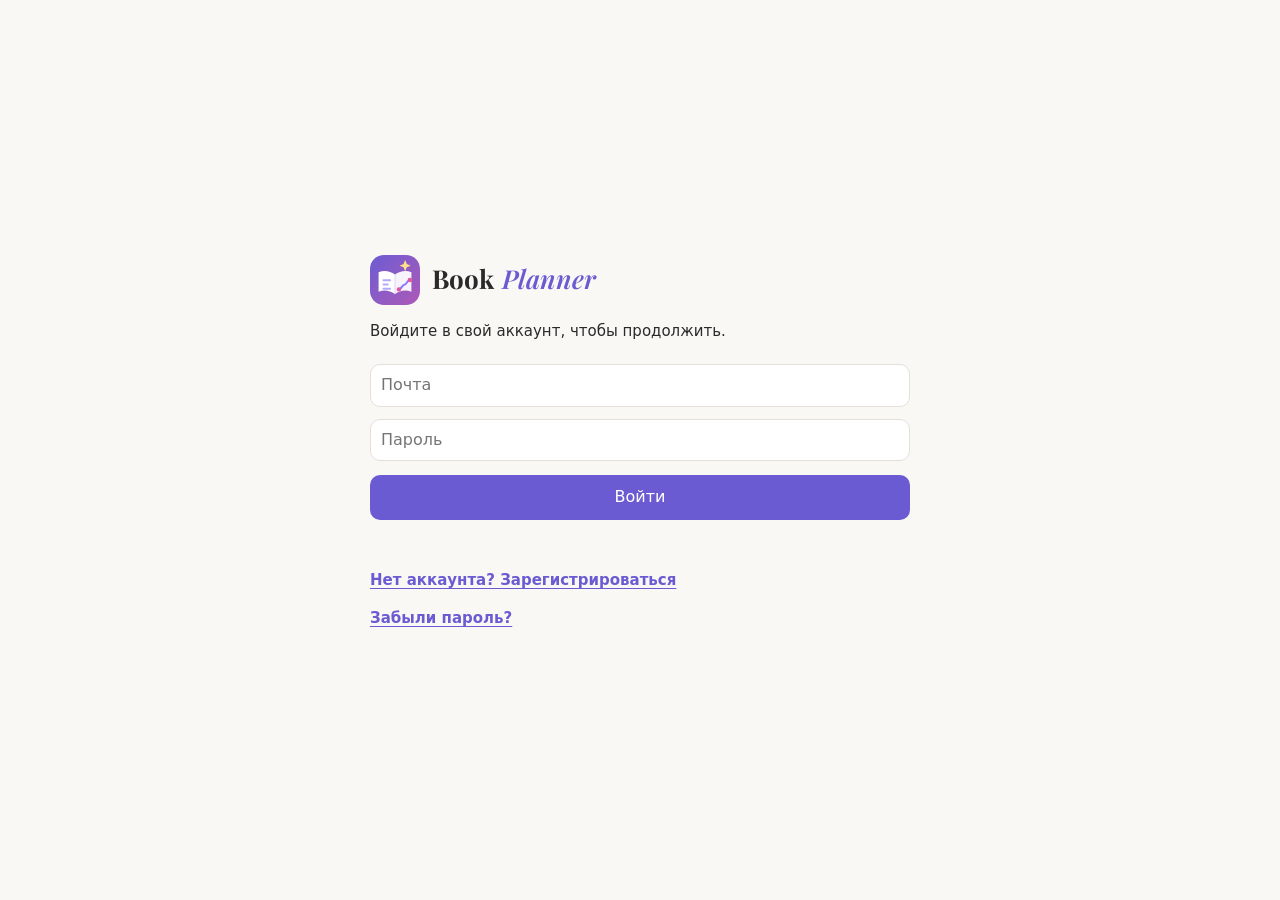
==== commit 37524b15: "Update version parameters for styles and scripts Updated version query parameters for CSS and JS fil" ====
--- a/index.html
+++ b/index.html
@@ -19,20 +19,20 @@
     <link rel="icon" type="image/png" sizes="64x64" href="assets/favicon-64.png" />
     <link rel="apple-touch-icon" href="assets/apple-touch-icon.png" />
     <meta name="theme-color" content="#8b7bff" />
-    <link rel="stylesheet" href="css/fonts.css?v=202611060315" />
-    <link rel="stylesheet" href="css/themes.css?v=202611060315" />
-    <link rel="stylesheet" href="css/base.css?v=202611060315" />
-    <link rel="stylesheet" href="css/header.css?v=202611060315" />
-    <link rel="stylesheet" href="css/tabs.css?v=202611060315" />
-    <link rel="stylesheet" href="css/toolbar.css?v=202611060315" />
-    <link rel="stylesheet" href="css/layout.css?v=202611060315" />
-    <link rel="stylesheet" href="css/outline.css?v=202611060315" />
-    <link rel="stylesheet" href="css/blocks.css?v=202611060315" />
-    <link rel="stylesheet" href="css/tables.css?v=202611060315" />
-    <link rel="stylesheet" href="css/overlays.css?v=202611060315" />
-    <link rel="stylesheet" href="css/tour.css?v=202611060315" />
-    <link rel="stylesheet" href="css/modes.css?v=202611060315" />
-    <script src="js/theme-boot.js?v=202611060315"></script>
+    <link rel="stylesheet" href="css/fonts.css?v=202611080831" />
+    <link rel="stylesheet" href="css/themes.css?v=202611080831" />
+    <link rel="stylesheet" href="css/base.css?v=202611080831" />
+    <link rel="stylesheet" href="css/header.css?v=202611080831" />
+    <link rel="stylesheet" href="css/tabs.css?v=202611080831" />
+    <link rel="stylesheet" href="css/toolbar.css?v=202611080831" />
+    <link rel="stylesheet" href="css/layout.css?v=202611080831" />
+    <link rel="stylesheet" href="css/outline.css?v=202611080831" />
+    <link rel="stylesheet" href="css/blocks.css?v=202611080831" />
+    <link rel="stylesheet" href="css/tables.css?v=202611080831" />
+    <link rel="stylesheet" href="css/overlays.css?v=202611080831" />
+    <link rel="stylesheet" href="css/tour.css?v=202611080831" />
+    <link rel="stylesheet" href="css/modes.css?v=202611080831" />
+    <script src="js/theme-boot.js?v=202611080831"></script>
   </head>
   <body>
     <noscript>Для работы сайта нужен включённый JavaScript.</noscript>
@@ -204,40 +204,40 @@
     <div id="mbar"></div>
     <div id="toast"></div>
     <div id="modal"></div>
-    <script src="js/config.js?v=202611060315"></script>
-    <script src="js/utils.js?v=202611060315"></script>
-    <script src="js/state.js?v=202611060315"></script>
-    <script src="js/model.js?v=202611060315"></script>
-    <script src="js/storage.js?v=202611060315"></script>
-    <script src="js/sanitize.js?v=202611060315"></script>
-    <script src="js/ui.js?v=202611060315"></script>
-    <script src="js/format.js?v=202611060315"></script>
-    <script src="js/clipboard.js?v=202611060315"></script>
-    <script src="js/blocks.js?v=202611060315"></script>
-    <script src="js/cards.js?v=202611060315"></script>
-    <script src="js/render.js?v=202611060315"></script>
-    <script src="js/outline.js?v=202611060315"></script>
-    <script src="js/addmenu.js?v=202611060315"></script>
-    <script src="js/links.js?v=202611060315"></script>
-    <script src="js/multiselect.js?v=202611060315"></script>
-    <script src="js/history.js?v=202611060315"></script>
-    <script src="js/tables.js?v=202611060315"></script>
-    <script src="js/dnd.js?v=202611060315"></script>
-    <script src="js/block-actions.js?v=202611060315"></script>
-    <script src="js/tabs.js?v=202611060315"></script>
-    <script src="js/toolbar.js?v=202611060315"></script>
-    <script src="js/search.js?v=202611060315"></script>
-    <script src="js/cloud.js?v=202611060315"></script>
-    <script src="js/images.js?v=202611060315"></script>
-    <script src="js/files.js?v=202611060315"></script>
-    <script src="js/sync.js?v=202611060315"></script>
-    <script src="js/auth.js?v=202611060315"></script>
-    <script src="js/account.js?v=202611060315"></script>
-    <script src="js/settings.js?v=202611060315"></script>
-    <script src="js/themes.js?v=202611060315"></script>
-    <script src="js/books.js?v=202611060315"></script>
-    <script src="js/tour.js?v=202611060315"></script>
-    <script src="js/backup-reminder.js?v=202611060315"></script>
-    <script src="js/main.js?v=202611060315"></script>
+    <script src="js/config.js?v=202611080831"></script>
+    <script src="js/utils.js?v=202611080831"></script>
+    <script src="js/state.js?v=202611080831"></script>
+    <script src="js/model.js?v=202611080831"></script>
+    <script src="js/storage.js?v=202611080831"></script>
+    <script src="js/sanitize.js?v=202611080831"></script>
+    <script src="js/ui.js?v=202611080831"></script>
+    <script src="js/format.js?v=202611080831"></script>
+    <script src="js/clipboard.js?v=202611080831"></script>
+    <script src="js/blocks.js?v=202611080831"></script>
+    <script src="js/cards.js?v=202611080831"></script>
+    <script src="js/render.js?v=202611080831"></script>
+    <script src="js/outline.js?v=202611080831"></script>
+    <script src="js/addmenu.js?v=202611080831"></script>
+    <script src="js/links.js?v=202611080831"></script>
+    <script src="js/multiselect.js?v=202611080831"></script>
+    <script src="js/history.js?v=202611080831"></script>
+    <script src="js/tables.js?v=202611080831"></script>
+    <script src="js/dnd.js?v=202611080831"></script>
+    <script src="js/block-actions.js?v=202611080831"></script>
+    <script src="js/tabs.js?v=202611080831"></script>
+    <script src="js/toolbar.js?v=202611080831"></script>
+    <script src="js/search.js?v=202611080831"></script>
+    <script src="js/cloud.js?v=202611080831"></script>
+    <script src="js/images.js?v=202611080831"></script>
+    <script src="js/files.js?v=202611080831"></script>
+    <script src="js/sync.js?v=202611080831"></script>
+    <script src="js/auth.js?v=202611080831"></script>
+    <script src="js/account.js?v=202611080831"></script>
+    <script src="js/settings.js?v=202611080831"></script>
+    <script src="js/themes.js?v=202611080831"></script>
+    <script src="js/books.js?v=202611080831"></script>
+    <script src="js/tour.js?v=202611080831"></script>
+    <script src="js/backup-reminder.js?v=202611080831"></script>
+    <script src="js/main.js?v=202611080831"></script>
   </body>
 </html>
--- a/css/fonts.css
+++ b/css/fonts.css
@@ -0,0 +1,41 @@
+/* Шрифт Manrope (лицензия OFL, файлы лежат в assets/fonts): кириллица и латиница, переменная насыщенность. */
+@font-face {
+  font-family: 'Manrope';
+  font-style: normal;
+  font-weight: 200 800;
+  font-display: swap;
+  src: url('../assets/fonts/manrope-cyrillic.woff2') format('woff2');
+  unicode-range: U+0301, U+0400-045F, U+0490-0491, U+04B0-04B1, U+2116;
+}
+@font-face {
+  font-family: 'Manrope';
+  font-style: normal;
+  font-weight: 200 800;
+  font-display: swap;
+  src: url('../assets/fonts/manrope-latin.woff2') format('woff2');
+  unicode-range:
+    U+0000-00FF, U+0131, U+0152-0153, U+02BB-02BC, U+02C6, U+02DA, U+02DC, U+2000-206F, U+2074,
+    U+20AC, U+2122, U+2191, U+2193, U+2212, U+2215, U+FEFF, U+FFFD;
+}
+
+/* Playfair Display (лицензия OFL): только латиница, нужна для названия «Book Planner» в шапке. */
+@font-face {
+  font-family: 'Playfair Display';
+  font-style: normal;
+  font-weight: 400 900;
+  font-display: swap;
+  src: url('../assets/fonts/playfair-latin.woff2') format('woff2');
+  unicode-range:
+    U+0000-00FF, U+0131, U+0152-0153, U+02BB-02BC, U+02C6, U+02DA, U+02DC, U+2000-206F, U+2074,
+    U+20AC, U+2122, U+2191, U+2193, U+2212, U+2215, U+FEFF, U+FFFD;
+}
+@font-face {
+  font-family: 'Playfair Display';
+  font-style: italic;
+  font-weight: 400 900;
+  font-display: swap;
+  src: url('../assets/fonts/playfair-latin-italic.woff2') format('woff2');
+  unicode-range:
+    U+0000-00FF, U+0131, U+0152-0153, U+02BB-02BC, U+02C6, U+02DA, U+02DC, U+2000-206F, U+2074,
+    U+20AC, U+2122, U+2191, U+2193, U+2212, U+2215, U+FEFF, U+FFFD;
+}
--- a/css/header.css
+++ b/css/header.css
@@ -5,7 +5,7 @@
   z-index: 20;
   background: var(--bg);
   border-bottom: 1px solid var(--bd);
-  padding: 10px 20px 0;
+  padding: 10px 14px 0;
 }
 header h1 {
   margin: 0;
@@ -17,7 +17,7 @@
   gap: 10px;
 }
 header h1.logo {
-  font-size: 23px;
+  font-size: 26px;
 }
 .lgm {
   width: 38px;
@@ -27,26 +27,23 @@
   box-shadow: none;
 }
 .lgt {
-  font-family:
-    'Manrope',
-    system-ui,
-    -apple-system,
-    'Segoe UI',
-    Roboto,
-    sans-serif;
+  font-family: 'Playfair Display', Georgia, 'Times New Roman', serif;
+  font-size: 26px;
   line-height: 1;
-  letter-spacing: -0.2px;
+  letter-spacing: 0;
   white-space: nowrap;
+  position: relative;
+  top: -1px;
 }
 .lgt b {
-  font-weight: 800;
+  font-weight: 700;
   color: var(--tx);
 }
 .lgt i {
-  font-style: normal;
-  font-weight: 700;
+  font-style: italic;
+  font-weight: 600;
   color: var(--ac);
-  margin-left: 1px;
+  margin-left: 2px;
 }
 .bkw {
   position: relative;
@@ -295,13 +292,11 @@
 }
 
 /* Верхний ряд шапки и кнопки-значки (отмена, возврат, структура) */
-.hrow {
+.htop {
   display: flex;
   align-items: center;
   gap: 10px;
   flex-wrap: wrap;
-  max-width: 1480px;
-  margin: 0 auto;
 }
 #hacts {
   display: flex;
@@ -332,6 +327,3 @@
   opacity: 0.35;
   cursor: default;
 }
-#obtn {
-  display: none;
-}
--- a/css/tabs.css
+++ b/css/tabs.css
@@ -44,8 +44,6 @@
   gap: 6px;
   flex-wrap: nowrap;
   padding: 8px 0 10px;
-  max-width: 1480px;
-  margin: 0 auto;
   overflow-x: auto;
   overflow-y: hidden;
   scrollbar-width: thin;
--- a/css/layout.css
+++ b/css/layout.css
@@ -2,13 +2,41 @@
    На узких экранах (телефон, планшет) боковые панели прячутся и выезжают по кнопкам. */
 :root {
   --hh: 112px; /* высота шапки, обновляется скриптом */
-}
+  --ow: 240px; /* ширина панели «Структура» (можно тянуть мышкой) */
+  --pw: 300px; /* ширина панели «Свойства» */
+  --oshow: 1; /* 0, если панель скрыта */
+  --pshow: 1;
+}
+.lo-off {
+  --oshow: 0;
+}
+.li-off {
+  --pshow: 0;
+}
+/* панели прижаты к краям экрана, центральная колонка занимает всё остальное место */
 #app {
+  position: relative;
   display: grid;
-  grid-template-columns: 240px minmax(0, 1fr) 300px;
-  max-width: 1480px;
-  margin: 0 auto;
+  grid-template-columns: calc(var(--ow) * var(--oshow)) minmax(0, 1fr) calc(
+      var(--pw) * var(--pshow)
+    );
   align-items: start;
+}
+#outline {
+  grid-column: 1;
+  grid-row: 1;
+}
+#app > main {
+  grid-column: 2;
+  grid-row: 1;
+}
+#fmt {
+  grid-column: 3;
+  grid-row: 1;
+}
+.lo-off #outline,
+.li-off #fmt {
+  display: none;
 }
 #outline,
 #fmt {
@@ -88,7 +116,77 @@
 }
 body.read #app,
 body.mm #app {
-  grid-template-columns: 240px minmax(0, 1fr);
+  grid-template-columns: calc(var(--ow) * var(--oshow)) minmax(0, 1fr);
+}
+/* ручки: тянешь границу панели, и ширина меняется */
+.rz {
+  position: absolute;
+  top: 0;
+  bottom: 0;
+  width: 10px;
+  z-index: 6;
+  cursor: col-resize;
+  touch-action: none;
+  outline: none;
+}
+.rz:hover,
+.rz.drag,
+.rz:focus-visible {
+  background: linear-gradient(
+    to right,
+    transparent 4px,
+    var(--ac) 4px,
+    var(--ac) 6px,
+    transparent 6px
+  );
+}
+#rzo {
+  left: calc(var(--ow) * var(--oshow) - 5px);
+}
+#rzp {
+  right: calc(var(--pw) * var(--pshow) - 5px);
+}
+.lo-off #rzo,
+.li-off #rzp,
+body.read #rzp,
+body.mm #rzp {
+  display: none;
+}
+body.resizing {
+  cursor: col-resize;
+  user-select: none;
+}
+#outline h5,
+#fmt h5 {
+  display: flex;
+  align-items: center;
+  justify-content: space-between;
+}
+.pcl {
+  width: 26px;
+  height: 26px;
+  border: none;
+  border-radius: 8px;
+  background: transparent;
+  color: var(--mut);
+  font-size: 18px;
+  line-height: 1;
+  cursor: pointer;
+  padding: 0;
+}
+.pcl:hover {
+  background: var(--acbg);
+  color: var(--ac);
+}
+.ib[aria-pressed='true'] {
+  background: var(--acbg);
+  color: var(--ac);
+  border-color: transparent;
+}
+#pbtn {
+  font-family: 'Manrope', system-ui, sans-serif;
+  font-weight: 700;
+  font-size: 14px;
 }
 
 /* центральная колонка занимает всю доступную ширину; ширину текста ограничивает сам main */
@@ -109,11 +207,16 @@
   body.mm #app {
     display: block;
   }
-  #obtn {
-    display: inline-grid;
-  }
-  .lgt {
-    display: none;
+  .rz,
+  #pbtn {
+    display: none;
+  }
+  .pcl {
+    font-size: 0;
+  }
+  .pcl::after {
+    content: '✕';
+    font-size: 15px;
   }
   #outline {
     position: fixed;
--- a/css/outline.css
+++ b/css/outline.css
@@ -107,3 +107,47 @@
   border-top: 1px solid var(--bd);
   margin: 4px 0;
 }
+
+/* группы блоков в структуре: стрелка сворачивания и переименование */
+.orow {
+  display: flex;
+  align-items: stretch;
+  gap: 2px;
+}
+.orow .oi {
+  flex: 1;
+  width: auto;
+  min-width: 0;
+}
+.ofold {
+  flex: none;
+  width: 24px;
+  border: none;
+  border-radius: var(--r1);
+  background: transparent;
+  color: var(--mut);
+  font-size: 12px;
+  cursor: pointer;
+  padding: 0;
+}
+.ofold:hover {
+  background: var(--acbg);
+  color: var(--ac);
+}
+.oi.og .ox {
+  font-weight: 700;
+}
+.orn {
+  width: 100%;
+  box-sizing: border-box;
+  font: inherit;
+  font-size: 14px;
+  font-weight: 600;
+  padding: 4px 8px;
+  border: 1px solid var(--ac);
+  border-radius: var(--r1);
+  background: var(--card);
+  color: var(--tx);
+  outline: none;
+  box-shadow: 0 0 0 3px var(--acbg);
+}
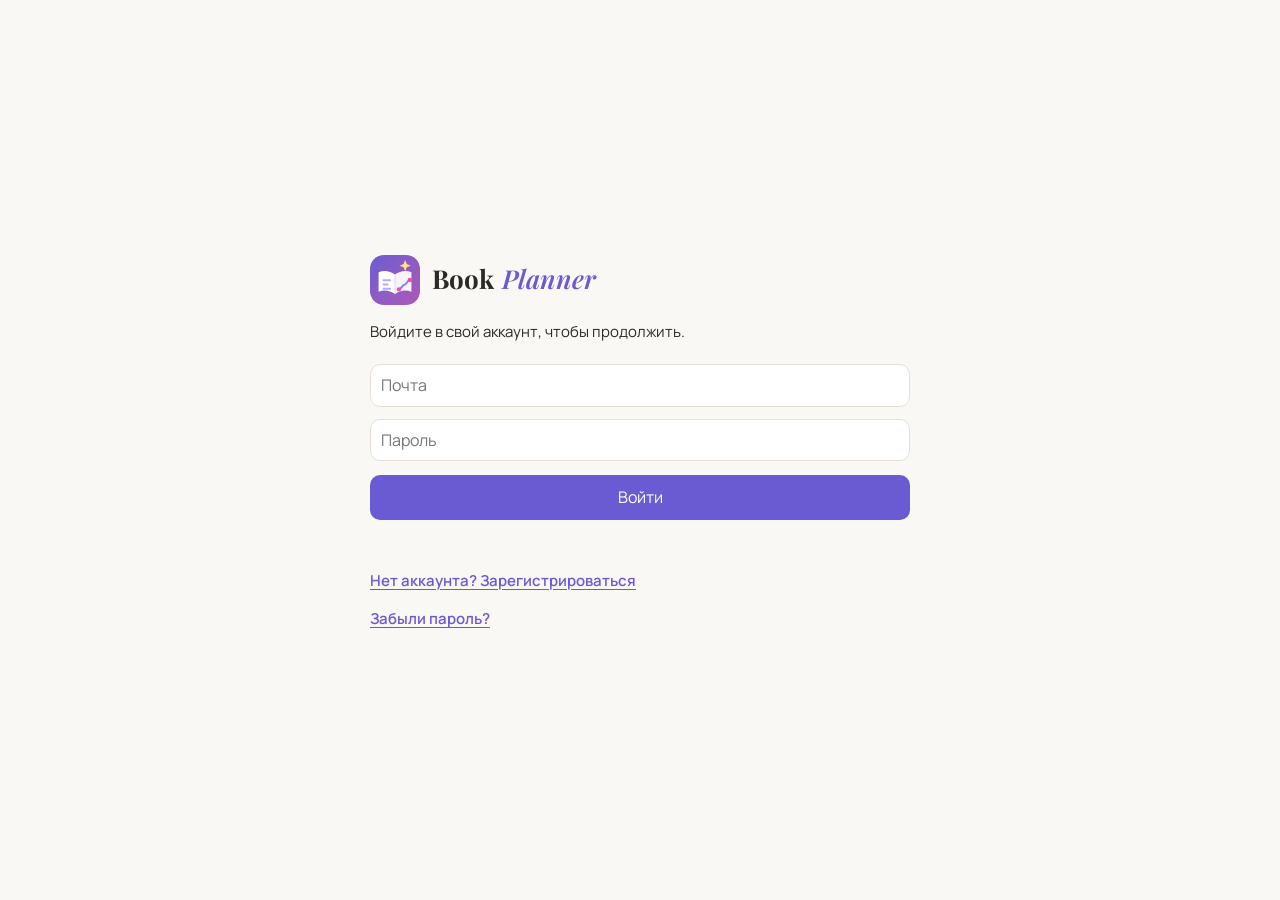
==== commit 7e023610: "Update index.html" ====
--- a/index.html
+++ b/index.html
@@ -19,20 +19,20 @@
     <link rel="icon" type="image/png" sizes="64x64" href="assets/favicon-64.png" />
     <link rel="apple-touch-icon" href="assets/apple-touch-icon.png" />
     <meta name="theme-color" content="#8b7bff" />
-    <link rel="stylesheet" href="css/fonts.css?v=202611080831" />
-    <link rel="stylesheet" href="css/themes.css?v=202611080831" />
-    <link rel="stylesheet" href="css/base.css?v=202611080831" />
-    <link rel="stylesheet" href="css/header.css?v=202611080831" />
-    <link rel="stylesheet" href="css/tabs.css?v=202611080831" />
-    <link rel="stylesheet" href="css/toolbar.css?v=202611080831" />
-    <link rel="stylesheet" href="css/layout.css?v=202611080831" />
-    <link rel="stylesheet" href="css/outline.css?v=202611080831" />
-    <link rel="stylesheet" href="css/blocks.css?v=202611080831" />
-    <link rel="stylesheet" href="css/tables.css?v=202611080831" />
-    <link rel="stylesheet" href="css/overlays.css?v=202611080831" />
-    <link rel="stylesheet" href="css/tour.css?v=202611080831" />
-    <link rel="stylesheet" href="css/modes.css?v=202611080831" />
-    <script src="js/theme-boot.js?v=202611080831"></script>
+    <link rel="stylesheet" href="css/fonts.css?v=202611100936" />
+    <link rel="stylesheet" href="css/themes.css?v=202611100936" />
+    <link rel="stylesheet" href="css/base.css?v=202611100936" />
+    <link rel="stylesheet" href="css/header.css?v=202611100936" />
+    <link rel="stylesheet" href="css/tabs.css?v=202611100936" />
+    <link rel="stylesheet" href="css/toolbar.css?v=202611100936" />
+    <link rel="stylesheet" href="css/layout.css?v=202611100936" />
+    <link rel="stylesheet" href="css/outline.css?v=202611100936" />
+    <link rel="stylesheet" href="css/blocks.css?v=202611100936" />
+    <link rel="stylesheet" href="css/tables.css?v=202611100936" />
+    <link rel="stylesheet" href="css/overlays.css?v=202611100936" />
+    <link rel="stylesheet" href="css/tour.css?v=202611100936" />
+    <link rel="stylesheet" href="css/modes.css?v=202611100936" />
+    <script src="js/theme-boot.js?v=202611100936"></script>
   </head>
   <body>
     <noscript>Для работы сайта нужен включённый JavaScript.</noscript>
@@ -149,7 +149,17 @@
       ></div>
       <aside id="outline" aria-label="Структура вкладки">
         <h5>
-          <span>Структура</span
+          <span class="ohl"
+            ><button
+              id="otog"
+              class="otog"
+              type="button"
+              aria-expanded="true"
+              title="Скрыть список блоков"
+              aria-label="Скрыть список блоков"
+            >
+              ▾</button
+            >Структура</span
           ><button
             class="pcl"
             type="button"
@@ -204,40 +214,40 @@
     <div id="mbar"></div>
     <div id="toast"></div>
     <div id="modal"></div>
-    <script src="js/config.js?v=202611080831"></script>
-    <script src="js/utils.js?v=202611080831"></script>
-    <script src="js/state.js?v=202611080831"></script>
-    <script src="js/model.js?v=202611080831"></script>
-    <script src="js/storage.js?v=202611080831"></script>
-    <script src="js/sanitize.js?v=202611080831"></script>
-    <script src="js/ui.js?v=202611080831"></script>
-    <script src="js/format.js?v=202611080831"></script>
-    <script src="js/clipboard.js?v=202611080831"></script>
-    <script src="js/blocks.js?v=202611080831"></script>
-    <script src="js/cards.js?v=202611080831"></script>
-    <script src="js/render.js?v=202611080831"></script>
-    <script src="js/outline.js?v=202611080831"></script>
-    <script src="js/addmenu.js?v=202611080831"></script>
-    <script src="js/links.js?v=202611080831"></script>
-    <script src="js/multiselect.js?v=202611080831"></script>
-    <script src="js/history.js?v=202611080831"></script>
-    <script src="js/tables.js?v=202611080831"></script>
-    <script src="js/dnd.js?v=202611080831"></script>
-    <script src="js/block-actions.js?v=202611080831"></script>
-    <script src="js/tabs.js?v=202611080831"></script>
-    <script src="js/toolbar.js?v=202611080831"></script>
-    <script src="js/search.js?v=202611080831"></script>
-    <script src="js/cloud.js?v=202611080831"></script>
-    <script src="js/images.js?v=202611080831"></script>
-    <script src="js/files.js?v=202611080831"></script>
-    <script src="js/sync.js?v=202611080831"></script>
-    <script src="js/auth.js?v=202611080831"></script>
-    <script src="js/account.js?v=202611080831"></script>
-    <script src="js/settings.js?v=202611080831"></script>
-    <script src="js/themes.js?v=202611080831"></script>
-    <script src="js/books.js?v=202611080831"></script>
-    <script src="js/tour.js?v=202611080831"></script>
-    <script src="js/backup-reminder.js?v=202611080831"></script>
-    <script src="js/main.js?v=202611080831"></script>
+    <script src="js/config.js?v=202611100936"></script>
+    <script src="js/utils.js?v=202611100936"></script>
+    <script src="js/state.js?v=202611100936"></script>
+    <script src="js/model.js?v=202611100936"></script>
+    <script src="js/storage.js?v=202611100936"></script>
+    <script src="js/sanitize.js?v=202611100936"></script>
+    <script src="js/ui.js?v=202611100936"></script>
+    <script src="js/format.js?v=202611100936"></script>
+    <script src="js/clipboard.js?v=202611100936"></script>
+    <script src="js/blocks.js?v=202611100936"></script>
+    <script src="js/cards.js?v=202611100936"></script>
+    <script src="js/render.js?v=202611100936"></script>
+    <script src="js/outline.js?v=202611100936"></script>
+    <script src="js/addmenu.js?v=202611100936"></script>
+    <script src="js/links.js?v=202611100936"></script>
+    <script src="js/multiselect.js?v=202611100936"></script>
+    <script src="js/history.js?v=202611100936"></script>
+    <script src="js/tables.js?v=202611100936"></script>
+    <script src="js/dnd.js?v=202611100936"></script>
+    <script src="js/block-actions.js?v=202611100936"></script>
+    <script src="js/tabs.js?v=202611100936"></script>
+    <script src="js/toolbar.js?v=202611100936"></script>
+    <script src="js/search.js?v=202611100936"></script>
+    <script src="js/cloud.js?v=202611100936"></script>
+    <script src="js/images.js?v=202611100936"></script>
+    <script src="js/files.js?v=202611100936"></script>
+    <script src="js/sync.js?v=202611100936"></script>
+    <script src="js/auth.js?v=202611100936"></script>
+    <script src="js/account.js?v=202611100936"></script>
+    <script src="js/settings.js?v=202611100936"></script>
+    <script src="js/themes.js?v=202611100936"></script>
+    <script src="js/books.js?v=202611100936"></script>
+    <script src="js/tour.js?v=202611100936"></script>
+    <script src="js/backup-reminder.js?v=202611100936"></script>
+    <script src="js/main.js?v=202611100936"></script>
   </body>
 </html>
--- a/css/base.css
+++ b/css/base.css
@@ -10,7 +10,8 @@
   background: var(--bg);
   color: var(--tx);
   font:
-    16px/1.55 system-ui,
+    16px/1.55 'Manrope',
+    system-ui,
     -apple-system,
     'Segoe UI',
     Roboto,
@@ -22,7 +23,7 @@
   border: 1px solid var(--bd);
   background: var(--card);
   color: var(--tx);
-  border-radius: 6px;
+  border-radius: var(--r1);
   padding: 2px 6px;
   margin-bottom: 6px;
 }
@@ -32,7 +33,42 @@
   border: 1px dashed var(--bd);
   background: transparent;
   color: var(--ac);
-  border-radius: 8px;
+  border-radius: var(--r1);
   padding: 5px 12px;
   cursor: pointer;
 }
+
+/* Полосы прокрутки в стиле сайта: тонкие, скруглённые, цвет берётся из темы.
+   Chrome, Edge и Safari используют ::-webkit-scrollbar, Firefox получает тонкую полосу стандартными свойствами. */
+@supports selector(::-webkit-scrollbar) {
+  *::-webkit-scrollbar {
+    width: 12px;
+    height: 12px;
+  }
+  *::-webkit-scrollbar-track,
+  *::-webkit-scrollbar-corner {
+    background: transparent;
+  }
+  *::-webkit-scrollbar-thumb {
+    background: color-mix(in srgb, var(--mut) 38%, transparent);
+    background-clip: padding-box;
+    border: 3px solid transparent;
+    border-radius: 999px;
+    min-height: 36px;
+    min-width: 36px;
+  }
+  *::-webkit-scrollbar-thumb:hover {
+    background: color-mix(in srgb, var(--ac) 70%, transparent);
+    background-clip: padding-box;
+  }
+  *::-webkit-scrollbar-thumb:active {
+    background: var(--ac);
+    background-clip: padding-box;
+  }
+}
+@supports not selector(::-webkit-scrollbar) {
+  * {
+    scrollbar-width: thin;
+    scrollbar-color: color-mix(in srgb, var(--mut) 45%, transparent) transparent;
+  }
+}
--- a/css/tabs.css
+++ b/css/tabs.css
@@ -46,19 +46,4 @@
   padding: 8px 0 10px;
   overflow-x: auto;
   overflow-y: hidden;
-  scrollbar-width: thin;
-  scrollbar-color: var(--bd) transparent;
 }
-#tabs::-webkit-scrollbar {
-  height: 8px;
-}
-#tabs::-webkit-scrollbar-track {
-  background: transparent;
-}
-#tabs::-webkit-scrollbar-thumb {
-  background: var(--bd);
-  border-radius: 8px;
-}
-#tabs::-webkit-scrollbar-thumb:hover {
-  background: var(--mut);
-}
